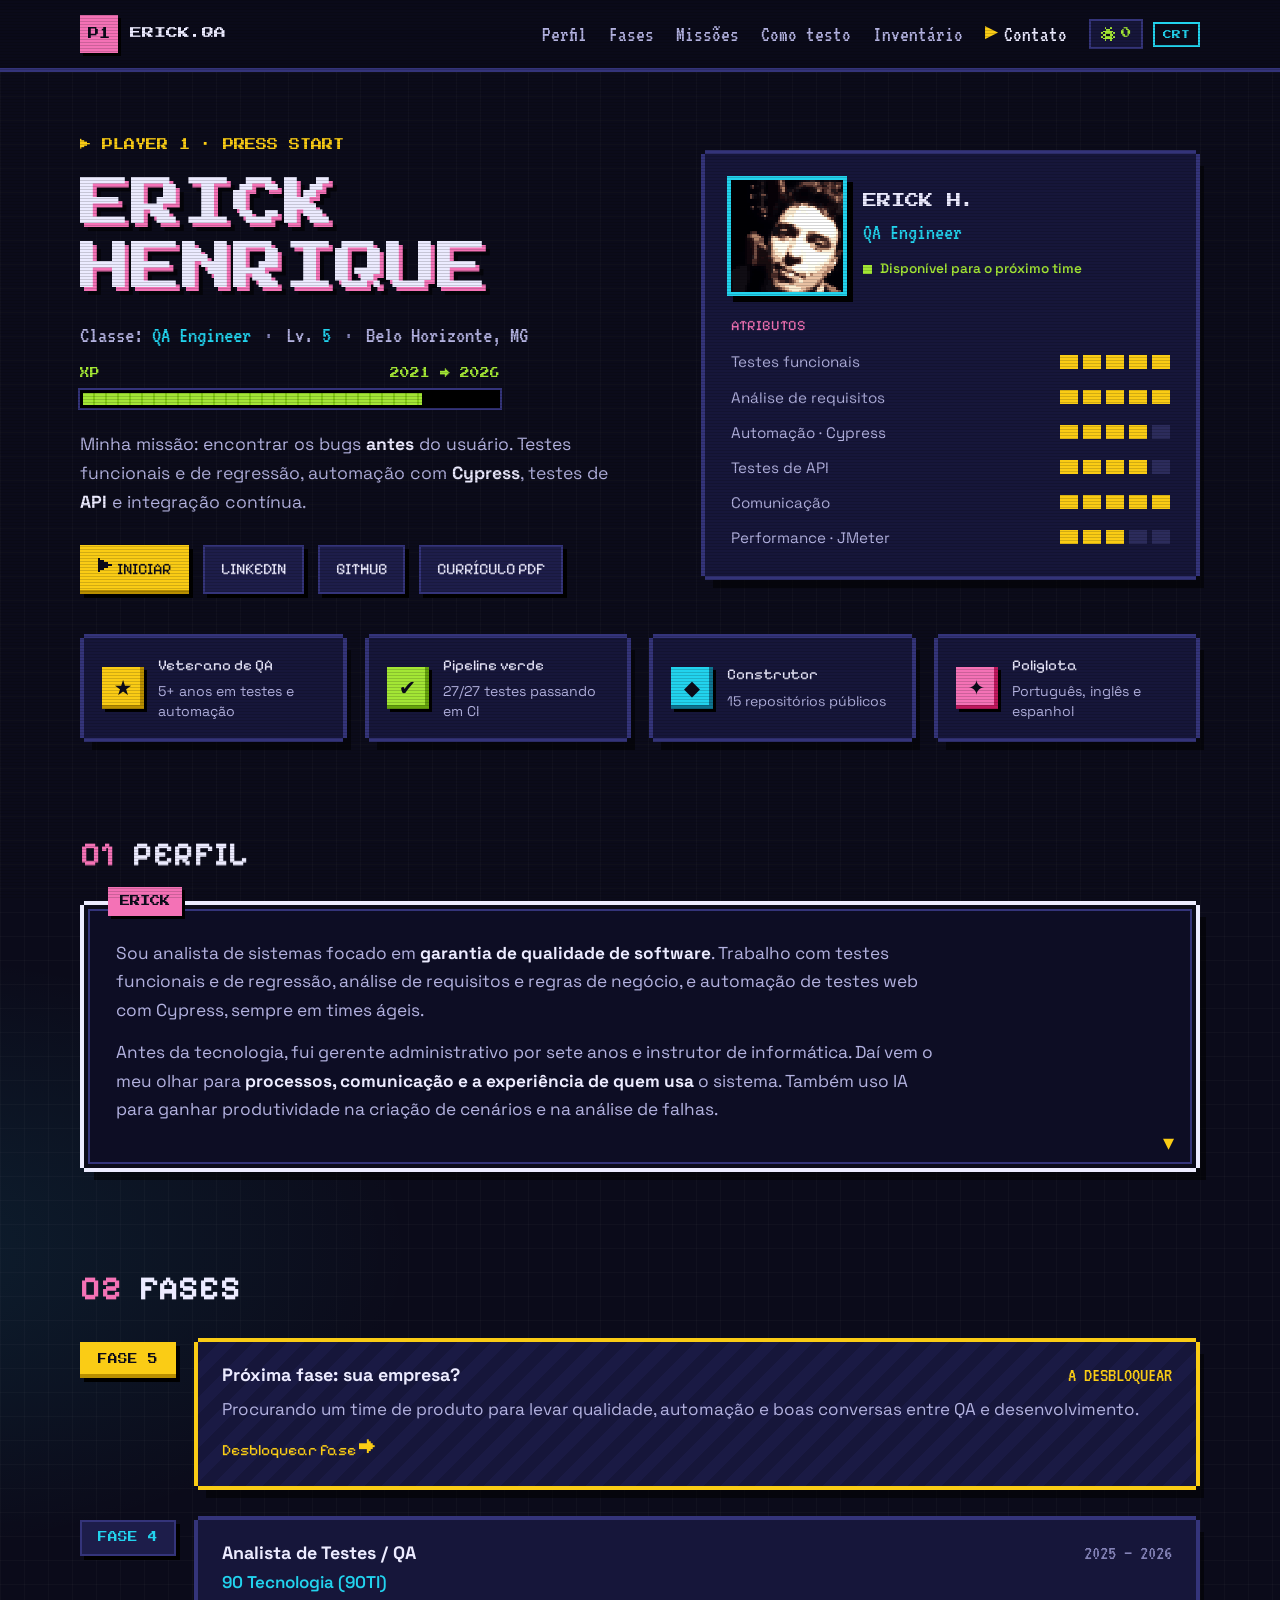
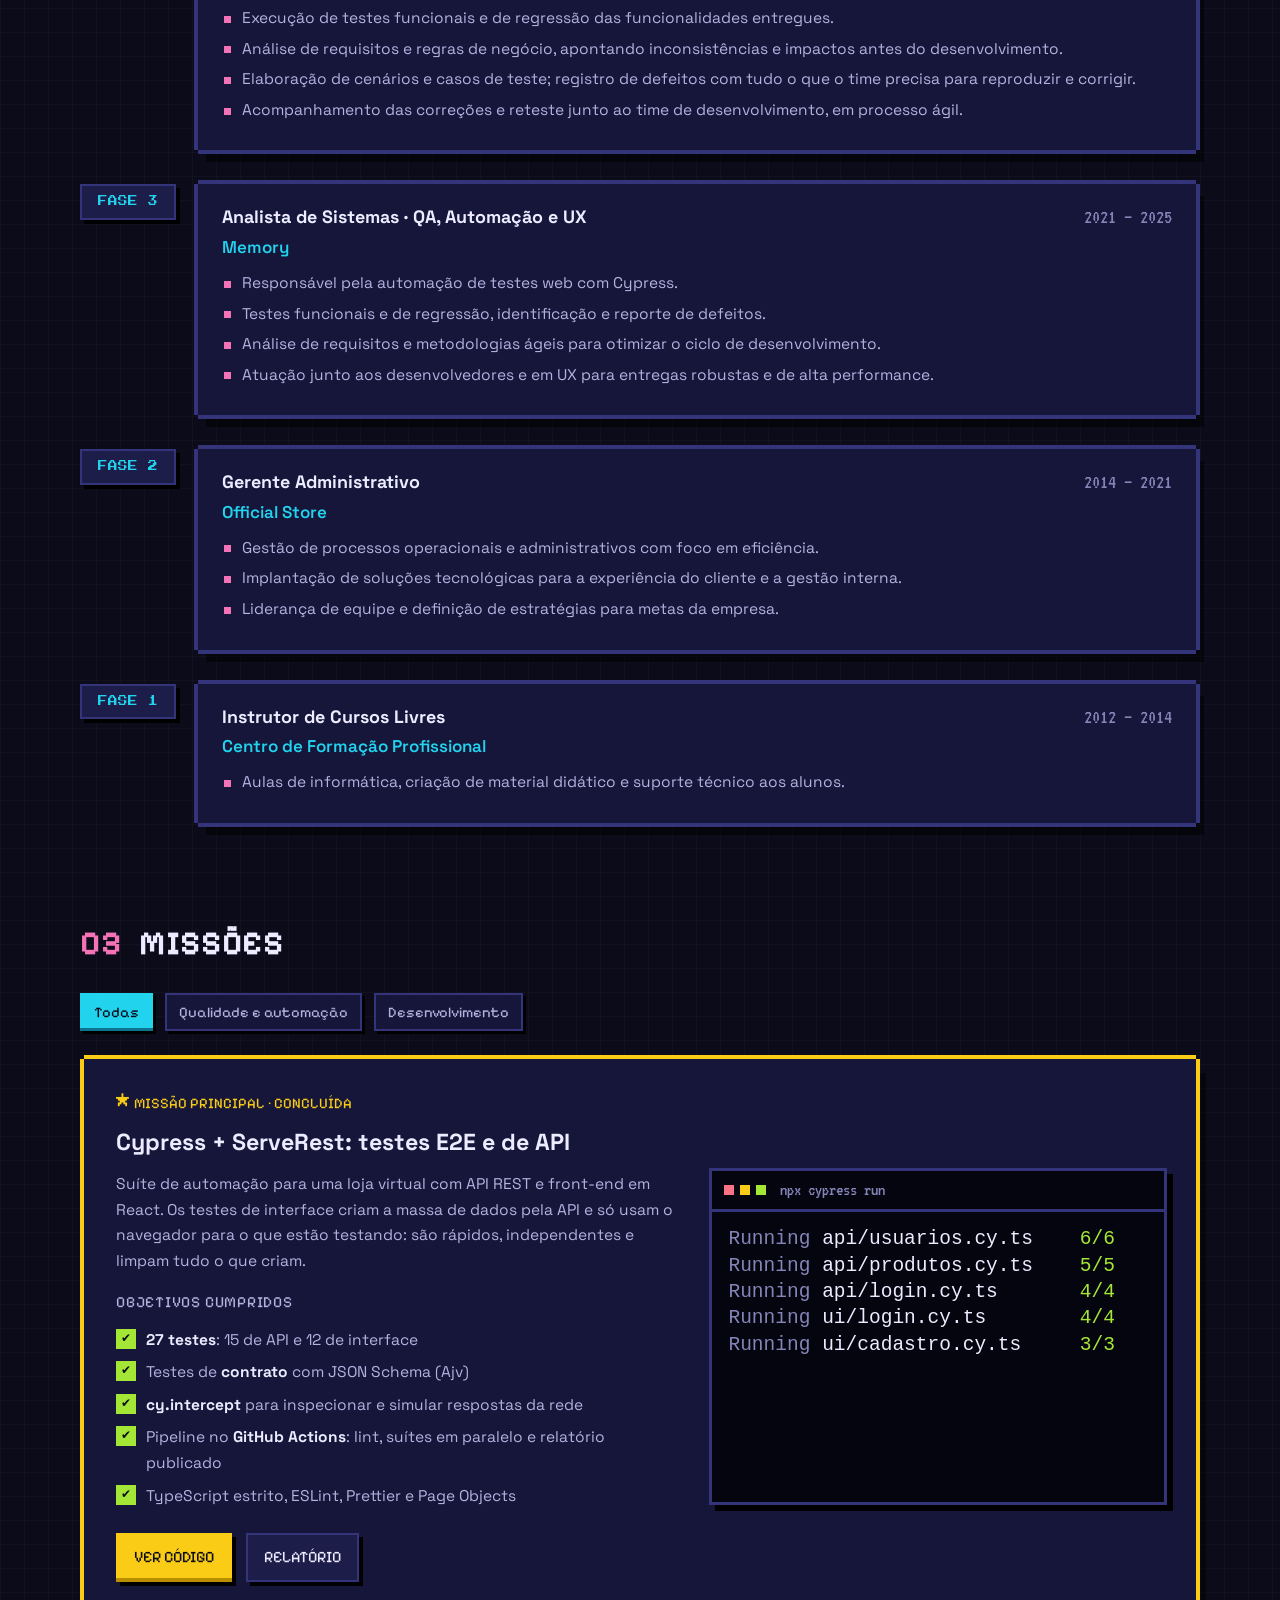
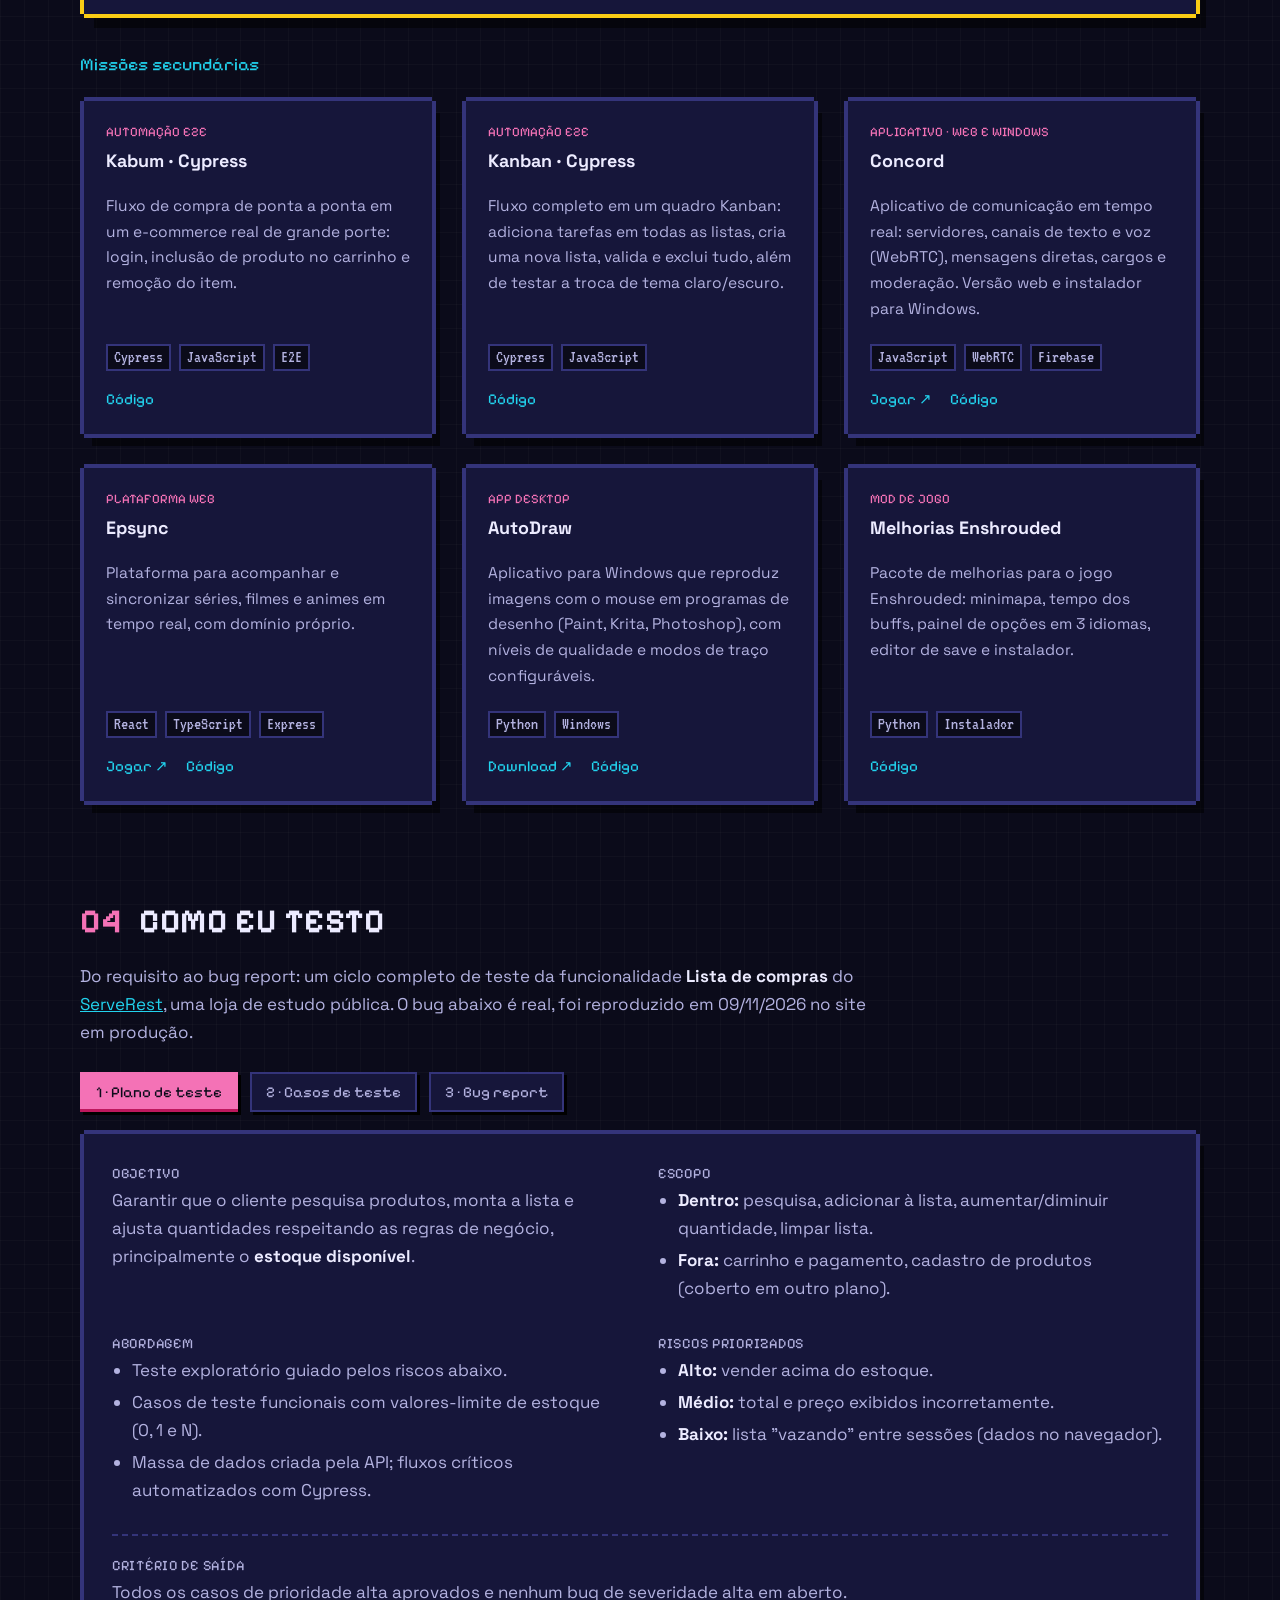
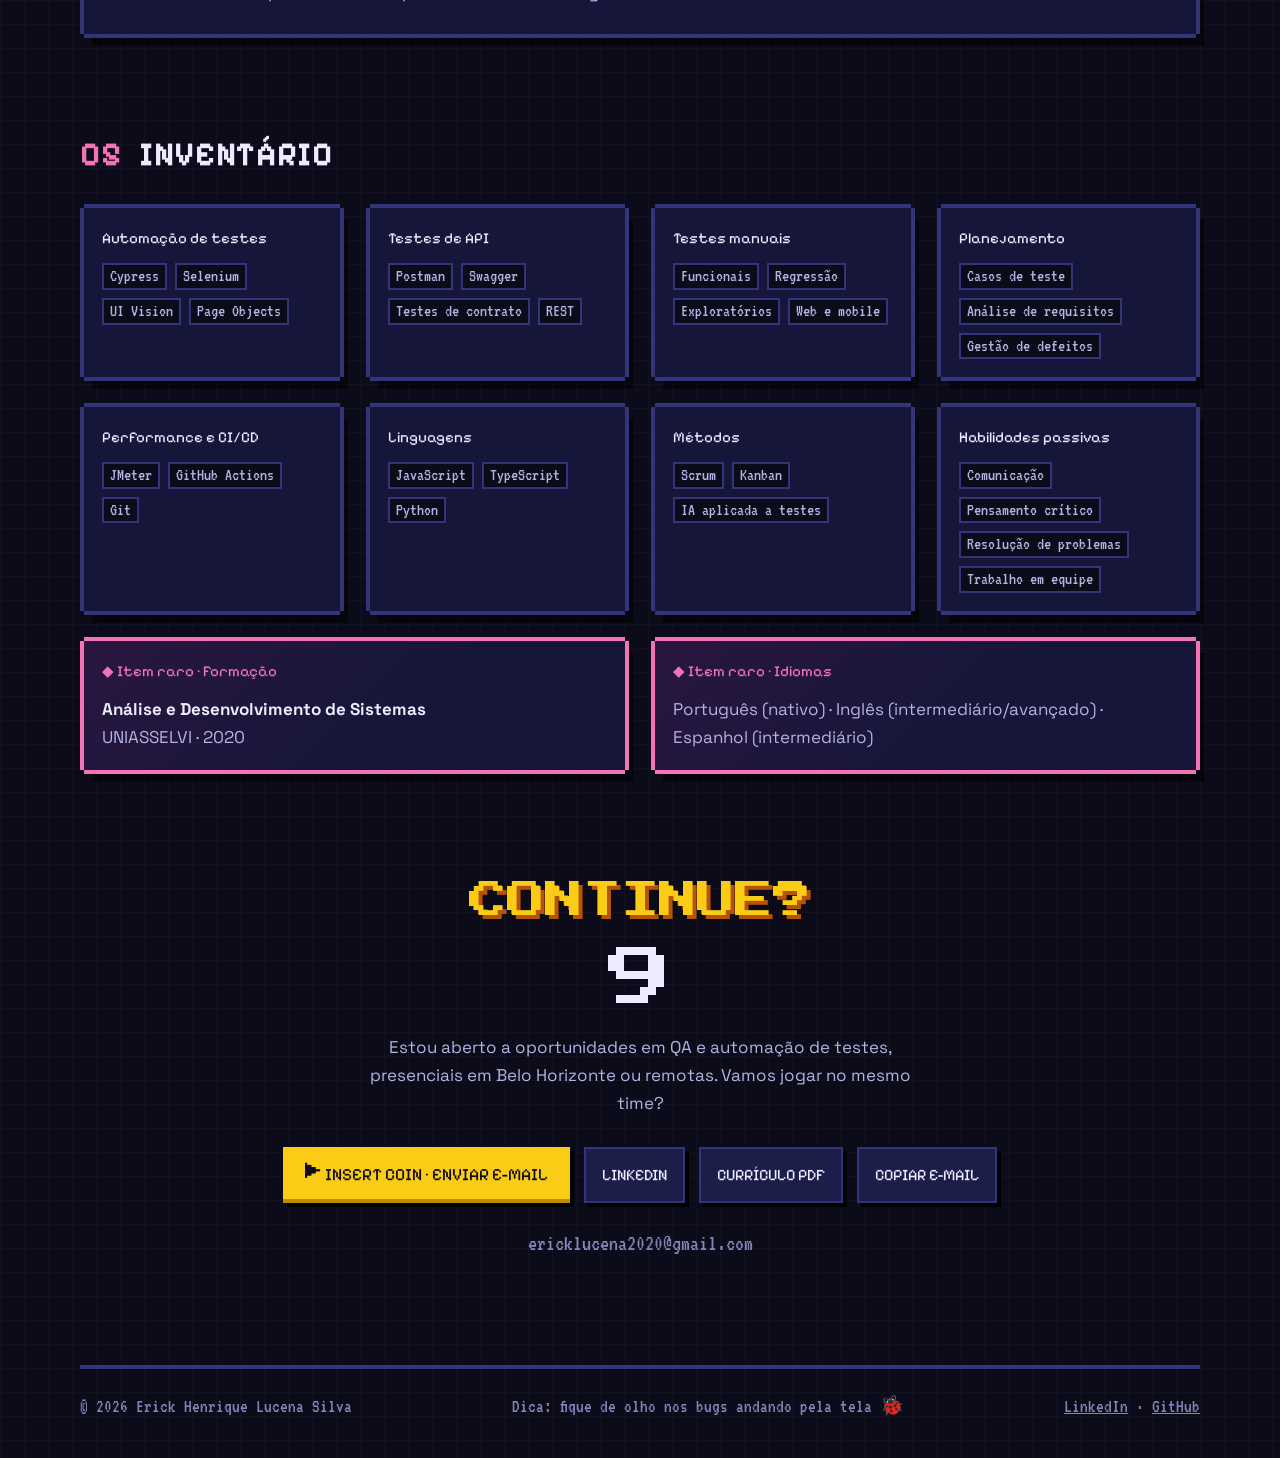
==== index.html @ 6fc19a89 "Seção Como eu testo (plano, casos e bug report real), LinkedIn e currículo em PDF; remove TestManage" ====
<!doctype html>
<html lang="pt-BR">
  <head>
    <meta charset="utf-8" />
    <meta name="viewport" content="width=device-width, initial-scale=1" />
    <title>Erick Henrique · QA Engineer · Player 1</title>
    <meta
      name="description"
      content="Erick Henrique Lucena Silva: QA Engineer em Belo Horizonte. Testes funcionais e de regressão, automação com Cypress, testes de API e integração contínua."
    />
    <meta property="og:title" content="Erick Henrique · QA Engineer" />
    <meta
      property="og:description"
      content="Player 1: QA Engineer. Testes funcionais, automação com Cypress, testes de API e CI."
    />
    <link rel="canonical" href="https://ericklucenaa.github.io/" />
    <meta property="og:url" content="https://ericklucenaa.github.io/" />
    <meta property="og:site_name" content="Erick Henrique · Portfólio" />
    <meta property="og:locale" content="pt_BR" />
    <meta property="og:image" content="https://ericklucenaa.github.io/assets/og-image.png" />
    <meta property="og:image:width" content="1200" />
    <meta property="og:image:height" content="630" />
    <meta property="og:image:alt" content="Erick Henrique, QA Engineer: cartão em estilo de jogo 8-bit" />
    <meta property="og:type" content="website" />
    <meta name="twitter:card" content="summary_large_image" />
    <meta name="twitter:image" content="https://ericklucenaa.github.io/assets/og-image.png" />
    <meta name="theme-color" content="#0b0b1a" />
    <link rel="icon" href="assets/favicon.svg" type="image/svg+xml" />
    <link rel="preconnect" href="https://fonts.googleapis.com" />
    <link rel="preconnect" href="https://fonts.gstatic.com" crossorigin />
    <link
      href="https://fonts.googleapis.com/css2?family=Pixelify+Sans:wght@500;700&family=Press+Start+2P&family=Space+Grotesk:wght@400;500;600;700&family=VT323&display=swap"
      rel="stylesheet"
    />
    <link rel="stylesheet" href="styles.css" />
  </head>
  <body class="crt">
    <a class="pular" href="#conteudo">Pular para o conteúdo</a>

    <!-- ================= HUD ================= -->
    <header class="hud">
      <nav class="nav container" aria-label="Principal">
        <a class="marca" href="#inicio" aria-label="Início">
          <span class="marca-icone" aria-hidden="true">P1</span>
          <span class="marca-nome">ERICK.QA</span>
        </a>
        <button class="menu-botao" aria-expanded="false" aria-controls="menu" aria-label="Abrir menu">
          <span></span><span></span>
        </button>
        <ul class="menu" id="menu">
          <li><a href="#perfil">Perfil</a></li>
          <li><a href="#fases">Fases</a></li>
          <li><a href="#missoes">Missões</a></li>
          <li><a href="#como-testo">Como testo</a></li>
          <li><a href="#inventario">Inventário</a></li>
          <li><a href="#contato">Contato</a></li>
          <li class="hud-extra">
            <span class="placar" title="Bugs capturados nesta visita" aria-live="polite">
              <svg viewBox="0 0 8 8" aria-hidden="true" class="mini-bug"><use href="#sprite-bug" /></svg>
              <span id="placar-bugs">0</span>
            </span>
            <button class="crt-botao" type="button" aria-pressed="true" title="Efeito de tela CRT">CRT</button>
          </li>
        </ul>
      </nav>
    </header>

    <main id="conteudo">
      <!-- ================= TELA INICIAL ================= -->
      <section class="hero container" id="inicio">
        <div class="hero-texto">
          <p class="press-start"><span class="pisca">▶</span> PLAYER 1 · PRESS START</p>
          <h1>ERICK<br />HENRIQUE</h1>
          <p class="classe">
            Classe: <strong>QA Engineer</strong> <span class="sep">·</span> Lv. <strong>5</strong>
            <span class="sep">·</span> Belo Horizonte, MG
          </p>

          <div class="xp" aria-label="Experiência: 5 anos em QA, de 2021 a 2026">
            <div class="xp-topo"><span>XP</span><span>2021 → 2026</span></div>
            <div class="xp-barra"><span style="--v: 82%"></span></div>
          </div>

          <p class="hero-sub">
            Minha missão: encontrar os bugs <strong>antes</strong> do usuário. Testes funcionais e de
            regressão, automação com <strong>Cypress</strong>, testes de <strong>API</strong> e
            integração contínua.
          </p>
          <div class="acoes">
            <a class="botao primario" href="#missoes">▶ Iniciar</a>
            <a class="botao" href="https://www.linkedin.com/in/erick-lucena-b0a96a1b9/" target="_blank" rel="noopener">LinkedIn</a>
            <a class="botao" href="https://github.com/Ericklucenaa" target="_blank" rel="noopener">GitHub</a>
            <a class="botao" href="assets/Erick-Henrique-Lucena-Silva-Curriculo.pdf" download>Currículo PDF</a>
          </div>
        </div>

        <aside class="ficha caixa" aria-label="Ficha do personagem">
          <div class="ficha-topo">
            <div class="avatar" tabindex="0" aria-label="Avatar em pixel art; passe o mouse para ver a foto">
              <img class="avatar-pixel" src="assets/avatar-pixel.png" alt="" width="144" height="144" />
              <img class="avatar-foto" src="assets/foto.jpg" alt="Foto de Erick Henrique Lucena Silva" width="144" height="144" />
            </div>
            <div>
              <p class="ficha-nome">ERICK H.</p>
              <p class="ficha-classe">QA Engineer</p>
              <p class="status"><span class="ponto" aria-hidden="true"></span> Disponível para o próximo time</p>
            </div>
          </div>

          <p class="ficha-rotulo">ATRIBUTOS</p>
          <ul class="atributos">
            <li><span>Testes funcionais</span><i class="pips" style="--n: 5" aria-label="5 de 5"></i></li>
            <li><span>Análise de requisitos</span><i class="pips" style="--n: 5" aria-label="5 de 5"></i></li>
            <li><span>Automação · Cypress</span><i class="pips" style="--n: 4" aria-label="4 de 5"></i></li>
            <li><span>Testes de API</span><i class="pips" style="--n: 4" aria-label="4 de 5"></i></li>
            <li><span>Comunicação</span><i class="pips" style="--n: 5" aria-label="5 de 5"></i></li>
            <li><span>Performance · JMeter</span><i class="pips" style="--n: 3" aria-label="3 de 5"></i></li>
          </ul>
        </aside>
      </section>

      <!-- ================= CONQUISTAS ================= -->
      <section class="container conquistas" aria-label="Conquistas">
        <div class="conquista caixa">
          <span class="trofeu" aria-hidden="true">★</span>
          <div><p class="c-titulo">Veterano de QA</p><p>5+ anos em testes e automação</p></div>
        </div>
        <div class="conquista caixa">
          <span class="trofeu" aria-hidden="true">✔</span>
          <div><p class="c-titulo">Pipeline verde</p><p>27/27 testes passando em CI</p></div>
        </div>
        <div class="conquista caixa">
          <span class="trofeu" aria-hidden="true">◆</span>
          <div><p class="c-titulo">Construtor</p><p>15 repositórios públicos</p></div>
        </div>
        <div class="conquista caixa">
          <span class="trofeu" aria-hidden="true">✦</span>
          <div><p class="c-titulo">Poliglota</p><p>Português, inglês e espanhol</p></div>
        </div>
      </section>

      <!-- ================= PERFIL ================= -->
      <section class="secao container" id="perfil">
        <h2><span class="num">01</span> Perfil</h2>
        <div class="dialogo caixa">
          <p class="falante">ERICK</p>
          <p>
            Sou analista de sistemas focado em <strong>garantia de qualidade de software</strong>. Trabalho
            com testes funcionais e de regressão, análise de requisitos e regras de negócio, e automação
            de testes web com Cypress, sempre em times ágeis.
          </p>
          <p>
            Antes da tecnologia, fui gerente administrativo por sete anos e instrutor de informática. Daí
            vem o meu olhar para <strong>processos, comunicação e a experiência de quem usa</strong> o
            sistema. Também uso IA para ganhar produtividade na criação de cenários e na análise de
            falhas.
          </p>
          <span class="dialogo-seta" aria-hidden="true">▼</span>
        </div>
      </section>

      <!-- ================= FASES ================= -->
      <section class="secao container" id="fases">
        <h2><span class="num">02</span> Fases</h2>
        <ol class="fases">
          <li class="fase proxima">
            <div class="fase-selo">FASE 5</div>
            <div class="fase-corpo caixa">
              <div class="fase-cabeca">
                <h3>Próxima fase: sua empresa?</h3>
                <span class="tag-status desbloquear">A DESBLOQUEAR</span>
              </div>
              <p>Procurando um time de produto para levar qualidade, automação e boas conversas entre QA e desenvolvimento.</p>
              <a class="link-fase" href="#contato">Desbloquear fase →</a>
            </div>
          </li>
          <li class="fase">
            <div class="fase-selo">FASE 4</div>
            <div class="fase-corpo caixa">
              <div class="fase-cabeca">
                <h3>Analista de Testes / QA</h3>
                <span class="tag-status">2025 – 2026</span>
              </div>
              <p class="empresa">90 Tecnologia (90TI)</p>
              <ul>
                <li>Execução de testes funcionais e de regressão das funcionalidades entregues.</li>
                <li>Análise de requisitos e regras de negócio, apontando inconsistências e impactos antes do desenvolvimento.</li>
                <li>Elaboração de cenários e casos de teste; registro de defeitos com tudo o que o time precisa para reproduzir e corrigir.</li>
                <li>Acompanhamento das correções e reteste junto ao time de desenvolvimento, em processo ágil.</li>
              </ul>
            </div>
          </li>
          <li class="fase">
            <div class="fase-selo">FASE 3</div>
            <div class="fase-corpo caixa">
              <div class="fase-cabeca">
                <h3>Analista de Sistemas · QA, Automação e UX</h3>
                <span class="tag-status">2021 – 2025</span>
              </div>
              <p class="empresa">Memory</p>
              <ul>
                <li>Responsável pela automação de testes web com Cypress.</li>
                <li>Testes funcionais e de regressão, identificação e reporte de defeitos.</li>
                <li>Análise de requisitos e metodologias ágeis para otimizar o ciclo de desenvolvimento.</li>
                <li>Atuação junto aos desenvolvedores e em UX para entregas robustas e de alta performance.</li>
              </ul>
            </div>
          </li>
          <li class="fase">
            <div class="fase-selo">FASE 2</div>
            <div class="fase-corpo caixa">
              <div class="fase-cabeca">
                <h3>Gerente Administrativo</h3>
                <span class="tag-status">2014 – 2021</span>
              </div>
              <p class="empresa">Official Store</p>
              <ul>
                <li>Gestão de processos operacionais e administrativos com foco em eficiência.</li>
                <li>Implantação de soluções tecnológicas para a experiência do cliente e a gestão interna.</li>
                <li>Liderança de equipe e definição de estratégias para metas da empresa.</li>
              </ul>
            </div>
          </li>
          <li class="fase">
            <div class="fase-selo">FASE 1</div>
            <div class="fase-corpo caixa">
              <div class="fase-cabeca">
                <h3>Instrutor de Cursos Livres</h3>
                <span class="tag-status">2012 – 2014</span>
              </div>
              <p class="empresa">Centro de Formação Profissional</p>
              <ul>
                <li>Aulas de informática, criação de material didático e suporte técnico aos alunos.</li>
              </ul>
            </div>
          </li>
        </ol>
      </section>

      <!-- ================= MISSÕES ================= -->
      <section class="secao container" id="missoes">
        <h2><span class="num">03</span> Missões</h2>

        <div class="filtros" role="tablist" aria-label="Filtrar missões">
          <button class="filtro ativo" role="tab" aria-selected="true" data-filtro="todos">Todas</button>
          <button class="filtro" role="tab" aria-selected="false" data-filtro="qa">Qualidade e automação</button>
          <button class="filtro" role="tab" aria-selected="false" data-filtro="dev">Desenvolvimento</button>
        </div>

        <article class="projeto missao-principal caixa" data-tipo="qa">
          <div class="mp-texto">
            <p class="tag-missao">★ MISSÃO PRINCIPAL · CONCLUÍDA</p>
            <h3>Cypress + ServeRest: testes E2E e de API</h3>
            <p>
              Suíte de automação para uma loja virtual com API REST e front-end em React. Os testes de
              interface criam a massa de dados pela API e só usam o navegador para o que estão testando:
              são rápidos, independentes e limpam tudo o que criam.
            </p>
            <p class="ficha-rotulo">OBJETIVOS CUMPRIDOS</p>
            <ul class="objetivos">
              <li><b>27 testes</b>: 15 de API e 12 de interface</li>
              <li>Testes de <b>contrato</b> com JSON Schema (Ajv)</li>
              <li><b>cy.intercept</b> para inspecionar e simular respostas da rede</li>
              <li>Pipeline no <b>GitHub Actions</b>: lint, suítes em paralelo e relatório publicado</li>
              <li>TypeScript estrito, ESLint, Prettier e Page Objects</li>
            </ul>
            <div class="acoes">
              <a class="botao primario" href="https://github.com/Ericklucenaa/cypress-serverest" target="_blank" rel="noopener">Ver código</a>
              <a class="botao" href="https://ericklucenaa.github.io/cypress-serverest/" target="_blank" rel="noopener">Relatório</a>
            </div>
          </div>
          <div class="terminal" aria-hidden="true">
            <div class="terminal-barra"><span></span><span></span><span></span><p>npx cypress run</p></div>
            <pre class="terminal-corpo"><code><span class="t-cinza">Running</span> api/usuarios.cy.ts    <span class="t-ok">6/6</span>
<span class="t-cinza">Running</span> api/produtos.cy.ts    <span class="t-ok">5/5</span>
<span class="t-cinza">Running</span> api/login.cy.ts       <span class="t-ok">4/4</span>
<span class="t-cinza">Running</span> ui/login.cy.ts        <span class="t-ok">4/4</span>
<span class="t-cinza">Running</span> ui/cadastro.cy.ts     <span class="t-ok">3/3</span>
<span class="t-cinza">Running</span> ui/lista-compras.cy.ts <span class="t-ok">3/3</span>
<span class="t-cinza">Running</span> ui/produtos-admin.cy.ts <span class="t-ok">2/2</span>

<span class="t-ok">✔ ALL SPECS PASSED  27/27</span>
<span class="t-amarelo">+500 XP · STAGE CLEAR!</span><span class="cursor"></span></code></pre>
          </div>
        </article>

        <p class="sub-titulo">Missões secundárias</p>
        <div class="grade">

          <article class="projeto caixa" data-tipo="qa">
            <p class="tipo">Automação E2E</p>
            <h3>Kabum · Cypress</h3>
            <p>Fluxo de compra de ponta a ponta em um e-commerce real de grande porte: login, inclusão de produto no carrinho e remoção do item.</p>
            <ul class="tags"><li>Cypress</li><li>JavaScript</li><li>E2E</li></ul>
            <div class="links">
              <a href="https://github.com/Ericklucenaa/kabum-cypress" target="_blank" rel="noopener">Código</a>
            </div>
          </article>

          <article class="projeto caixa" data-tipo="qa">
            <p class="tipo">Automação E2E</p>
            <h3>Kanban · Cypress</h3>
            <p>Fluxo completo em um quadro Kanban: adiciona tarefas em todas as listas, cria uma nova lista, valida e exclui tudo, além de testar a troca de tema claro/escuro.</p>
            <ul class="tags"><li>Cypress</li><li>JavaScript</li></ul>
            <div class="links">
              <a href="https://github.com/Ericklucenaa/Cypress-Kanban" target="_blank" rel="noopener">Código</a>
            </div>
          </article>

          <article class="projeto caixa" data-tipo="dev">
            <p class="tipo">Aplicativo · Web e Windows</p>
            <h3>Concord</h3>
            <p>Aplicativo de comunicação em tempo real: servidores, canais de texto e voz (WebRTC), mensagens diretas, cargos e moderação. Versão web e instalador para Windows.</p>
            <ul class="tags"><li>JavaScript</li><li>WebRTC</li><li>Firebase</li></ul>
            <div class="links">
              <a href="https://concord-3af70.web.app" target="_blank" rel="noopener">Jogar ↗</a>
              <a href="https://github.com/Ericklucenaa/Concord" target="_blank" rel="noopener">Código</a>
            </div>
          </article>

          <article class="projeto caixa" data-tipo="dev">
            <p class="tipo">Plataforma web</p>
            <h3>Epsync</h3>
            <p>Plataforma para acompanhar e sincronizar séries, filmes e animes em tempo real, com domínio próprio.</p>
            <ul class="tags"><li>React</li><li>TypeScript</li><li>Express</li></ul>
            <div class="links">
              <a href="https://epsync.com.br" target="_blank" rel="noopener">Jogar ↗</a>
              <a href="https://github.com/Ericklucenaa/ShowTime" target="_blank" rel="noopener">Código</a>
            </div>
          </article>

          <article class="projeto caixa" data-tipo="dev">
            <p class="tipo">App desktop</p>
            <h3>AutoDraw</h3>
            <p>Aplicativo para Windows que reproduz imagens com o mouse em programas de desenho (Paint, Krita, Photoshop), com níveis de qualidade e modos de traço configuráveis.</p>
            <ul class="tags"><li>Python</li><li>Windows</li></ul>
            <div class="links">
              <a href="https://github.com/Ericklucenaa/AutoDraw/releases/latest" target="_blank" rel="noopener">Download ↗</a>
              <a href="https://github.com/Ericklucenaa/AutoDraw" target="_blank" rel="noopener">Código</a>
            </div>
          </article>

          <article class="projeto caixa" data-tipo="dev">
            <p class="tipo">Mod de jogo</p>
            <h3>Melhorias Enshrouded</h3>
            <p>Pacote de melhorias para o jogo Enshrouded: minimapa, tempo dos buffs, painel de opções em 3 idiomas, editor de save e instalador.</p>
            <ul class="tags"><li>Python</li><li>Instalador</li></ul>
            <div class="links">
              <a href="https://github.com/Ericklucenaa/Enshrouded-minimap" target="_blank" rel="noopener">Código</a>
            </div>
          </article>
        </div>
      </section>

      <!-- ================= COMO EU TESTO ================= -->
      <section class="secao container" id="como-testo">
        <h2><span class="num">04</span> Como eu testo</h2>
        <p class="intro-secao">
          Do requisito ao bug report: um ciclo completo de teste da funcionalidade
          <strong>Lista de compras</strong> do <a href="https://front.serverest.dev" target="_blank" rel="noopener">ServeRest</a>,
          uma loja de estudo pública. O bug abaixo é real, foi reproduzido em 09/11/2026 no site em produção.
        </p>

        <div class="abas" role="tablist" aria-label="Artefatos de teste">
          <button class="aba ativo" role="tab" aria-selected="true" aria-controls="painel-plano" id="aba-plano">1 · Plano de teste</button>
          <button class="aba" role="tab" aria-selected="false" aria-controls="painel-casos" id="aba-casos" tabindex="-1">2 · Casos de teste</button>
          <button class="aba" role="tab" aria-selected="false" aria-controls="painel-bug" id="aba-bug" tabindex="-1">3 · Bug report</button>
        </div>

        <!-- 1. plano -->
        <div class="painel caixa" role="tabpanel" id="painel-plano" aria-labelledby="aba-plano">
          <div class="plano">
            <div>
              <p class="ficha-rotulo">OBJETIVO</p>
              <p>Garantir que o cliente pesquisa produtos, monta a lista e ajusta quantidades respeitando as regras de negócio, principalmente o <strong>estoque disponível</strong>.</p>
            </div>
            <div>
              <p class="ficha-rotulo">ESCOPO</p>
              <ul>
                <li><b>Dentro:</b> pesquisa, adicionar à lista, aumentar/diminuir quantidade, limpar lista.</li>
                <li><b>Fora:</b> carrinho e pagamento, cadastro de produtos (coberto em outro plano).</li>
              </ul>
            </div>
            <div>
              <p class="ficha-rotulo">ABORDAGEM</p>
              <ul>
                <li>Teste exploratório guiado pelos riscos abaixo.</li>
                <li>Casos de teste funcionais com valores-limite de estoque (0, 1 e N).</li>
                <li>Massa de dados criada pela API; fluxos críticos automatizados com Cypress.</li>
              </ul>
            </div>
            <div>
              <p class="ficha-rotulo">RISCOS PRIORIZADOS</p>
              <ul>
                <li><b>Alto:</b> vender acima do estoque.</li>
                <li><b>Médio:</b> total e preço exibidos incorretamente.</li>
                <li><b>Baixo:</b> lista "vazando" entre sessões (dados no navegador).</li>
              </ul>
            </div>
            <div class="plano-largo">
              <p class="ficha-rotulo">CRITÉRIO DE SAÍDA</p>
              <p>Todos os casos de prioridade alta aprovados e nenhum bug de severidade alta em aberto.</p>
            </div>
          </div>
        </div>

        <!-- 2. casos -->
        <div class="painel caixa" role="tabpanel" id="painel-casos" aria-labelledby="aba-casos" hidden>
          <div class="tabela-rolagem">
            <table class="casos">
              <thead>
                <tr><th>ID</th><th>Cenário</th><th>Pré-condição</th><th>Resultado esperado</th><th>Status</th></tr>
              </thead>
              <tbody>
                <tr>
                  <td>CT01</td><td>Adicionar produto disponível à lista</td><td>Estoque ≥ 1</td>
                  <td>Abre a lista com "Total: 1"</td><td><span class="st ok">✔ Aprovado</span><small>automatizado</small></td>
                </tr>
                <tr>
                  <td>CT02</td><td>Aumentar quantidade dentro do estoque</td><td>Estoque = 5</td>
                  <td>"+" muda para "Total: 2"</td><td><span class="st ok">✔ Aprovado</span><small>automatizado</small></td>
                </tr>
                <tr>
                  <td>CT03</td><td>Limitar quantidade ao estoque</td><td>Estoque = 1</td>
                  <td>"+" não passa de 1 e avisa o cliente</td><td><span class="st falha">✖ Reprovado</span><small>BUG-01</small></td>
                </tr>
                <tr>
                  <td>CT04</td><td>Bloquear produto sem estoque</td><td>Estoque = 0</td>
                  <td>Não permite adicionar; mostra "indisponível"</td><td><span class="st falha">✖ Reprovado</span><small>BUG-01</small></td>
                </tr>
                <tr>
                  <td>CT05</td><td>Limpar lista</td><td>Lista com itens</td>
                  <td>Mostra "Seu carrinho está vazio"</td><td><span class="st ok">✔ Aprovado</span><small>automatizado</small></td>
                </tr>
                <tr>
                  <td>CT06</td><td>Exibir valor em reais</td><td>Item com preço ≥ R$ 1.000</td>
                  <td>Formato "R$ 12.294,00"</td><td><span class="st aviso">! Melhoria</span><small>exibe "R$12294"</small></td>
                </tr>
              </tbody>
            </table>
          </div>
        </div>

        <!-- 3. bug report -->
        <div class="painel caixa" role="tabpanel" id="painel-bug" aria-labelledby="aba-bug" hidden>
          <div class="bug-report">
            <div class="br-texto">
              <p class="br-id">BUG-01 · <span class="sev">Severidade alta</span> · Prioridade alta</p>
              <h3>Lista de compras permite quantidade acima do estoque, inclusive com estoque zerado</h3>
              <dl class="br-campos">
                <dt>Ambiente</dt><dd>front.serverest.dev · Chrome/Electron · 09/11/2026</dd>
                <dt>Pré-condição</dt><dd>Usuário comum logado; produto com estoque = 1 (e outro com estoque = 0).</dd>
                <dt>Passos</dt>
                <dd>
                  <ol>
                    <li>Pesquisar o produto na loja.</li>
                    <li>Clicar em "Adicionar a lista".</li>
                    <li>Na Lista de Compras, clicar em "+" duas vezes.</li>
                  </ol>
                </dd>
                <dt>Esperado</dt><dd>Quantidade limitada a 1, com aviso de estoque insuficiente. Produto com estoque 0 não pode ser adicionado.</dd>
                <dt>Obtido</dt><dd>Lista mostra <b>"Total: 3"</b> para estoque 1. Produto com estoque 0 entra na lista com "Total: 1".</dd>
                <dt>Causa provável</dt><dd>A rotina de adicionar incrementa a quantidade sem comparar com o campo <code>quantidade</code> (estoque) do produto.</dd>
                <dt>Reprodução</dt><dd>100% · confirmado também por teste automatizado (Cypress).</dd>
              </dl>
            </div>
            <figure class="br-evidencia">
              <img src="assets/bug-evidencia-estoque.png" alt="Captura da Lista de Compras mostrando Total: 3 para um produto com estoque 1" width="570" height="650" loading="lazy" />
              <figcaption>Evidência: estoque = 1, lista com "Total: 3"</figcaption>
            </figure>
          </div>
        </div>
      </section>

      <!-- ================= INVENTÁRIO ================= -->
      <section class="secao container" id="inventario">
        <h2><span class="num">05</span> Inventário</h2>
        <div class="inventario">
          <div class="slot caixa">
            <p class="slot-titulo">Automação de testes</p>
            <ul class="tags"><li>Cypress</li><li>Selenium</li><li>UI Vision</li><li>Page Objects</li></ul>
          </div>
          <div class="slot caixa">
            <p class="slot-titulo">Testes de API</p>
            <ul class="tags"><li>Postman</li><li>Swagger</li><li>Testes de contrato</li><li>REST</li></ul>
          </div>
          <div class="slot caixa">
            <p class="slot-titulo">Testes manuais</p>
            <ul class="tags"><li>Funcionais</li><li>Regressão</li><li>Exploratórios</li><li>Web e mobile</li></ul>
          </div>
          <div class="slot caixa">
            <p class="slot-titulo">Planejamento</p>
            <ul class="tags"><li>Casos de teste</li><li>Análise de requisitos</li><li>Gestão de defeitos</li></ul>
          </div>
          <div class="slot caixa">
            <p class="slot-titulo">Performance e CI/CD</p>
            <ul class="tags"><li>JMeter</li><li>GitHub Actions</li><li>Git</li></ul>
          </div>
          <div class="slot caixa">
            <p class="slot-titulo">Linguagens</p>
            <ul class="tags"><li>JavaScript</li><li>TypeScript</li><li>Python</li></ul>
          </div>
          <div class="slot caixa">
            <p class="slot-titulo">Métodos</p>
            <ul class="tags"><li>Scrum</li><li>Kanban</li><li>IA aplicada a testes</li></ul>
          </div>
          <div class="slot caixa">
            <p class="slot-titulo">Habilidades passivas</p>
            <ul class="tags"><li>Comunicação</li><li>Pensamento crítico</li><li>Resolução de problemas</li><li>Trabalho em equipe</li></ul>
          </div>
        </div>

        <div class="raros">
          <div class="slot caixa raro">
            <p class="slot-titulo">◆ Item raro · Formação</p>
            <p><strong>Análise e Desenvolvimento de Sistemas</strong><br />UNIASSELVI · 2020</p>
          </div>
          <div class="slot caixa raro">
            <p class="slot-titulo">◆ Item raro · Idiomas</p>
            <p>Português (nativo) · Inglês (intermediário/avançado) · Espanhol (intermediário)</p>
          </div>
        </div>
      </section>

      <!-- ================= CONTINUE? ================= -->
      <section class="secao container contato" id="contato">
        <p class="continue">CONTINUE?</p>
        <p class="contagem" aria-hidden="true"><span id="contagem">9</span></p>
        <h2 class="sr-only">Contato</h2>
        <p class="contato-texto">
          Estou aberto a oportunidades em QA e automação de testes, presenciais em Belo Horizonte ou
          remotas. Vamos jogar no mesmo time?
        </p>
        <div class="acoes centro">
          <a class="botao primario grande" href="mailto:ericklucena2020@gmail.com">▶ Insert coin · Enviar e-mail</a>
          <a class="botao" href="https://www.linkedin.com/in/erick-lucena-b0a96a1b9/" target="_blank" rel="noopener">LinkedIn</a>
          <a class="botao" href="assets/Erick-Henrique-Lucena-Silva-Curriculo.pdf" download>Currículo PDF</a>
          <button class="botao" type="button" id="copiar-email" data-email="ericklucena2020@gmail.com">Copiar e-mail</button>
        </div>
        <p class="email-texto">ericklucena2020@gmail.com</p>
      </section>
    </main>

    <footer class="rodape container">
      <p>© <span id="ano">2026</span> Erick Henrique Lucena Silva</p>
      <p class="dica">Dica: fique de olho nos bugs andando pela tela 🐞</p>
      <p class="rodape-links">
        <a href="https://www.linkedin.com/in/erick-lucena-b0a96a1b9/" target="_blank" rel="noopener">LinkedIn</a>
        · <a href="https://github.com/Ericklucenaa" target="_blank" rel="noopener">GitHub</a>
      </p>
    </footer>

    <!-- notificações (conquistas do minijogo) -->
    <div class="toasts" aria-live="polite"></div>

    <!-- sprite do bug, em pixel art (8x8) -->
    <svg width="0" height="0" style="position: absolute" aria-hidden="true">
      <symbol id="sprite-bug" viewBox="0 0 8 8" shape-rendering="crispEdges">
        <path fill="currentColor" d="M2 0h1v1H2zM5 0h1v1H5zM3 1h2v1H3zM1 2h6v1H1zM0 3h1v1H0zM2 3h4v1H2zM7 3h1v1H7zM1 4h6v1H1zM0 5h1v1H0zM2 5h4v1H2zM7 5h1v1H7zM1 6h6v1H1zM2 7h1v1H2zM5 7h1v1H5z" />
        <path fill="#0b0b1a" d="M3 4h2v1H3z" />
      </symbol>
    </svg>

    <script src="script.js" defer></script>
  </body>
</html>
---- styles.css ----
/* =========================================================
   Tema "arcade 8-bit"
   ========================================================= */
:root {
  --bg: #0b0b1a;
  --bg-2: #11112a;
  --painel: #16163a;
  --painel-2: #1d1d4a;
  --borda: #34347a;
  --texto: #ecebff;
  --texto-2: #b3b2e0;
  --texto-3: #8584b8;
  --ciano: #22d3ee;
  --rosa: #f472b6;
  --lima: #a3e635;
  --amarelo: #facc15;
  --vermelho: #fb7185;
  --px: 4px; /* tamanho do "pixel" das bordas */
  --arcade: 'Press Start 2P', monospace; /* sem acentos: só nome, placar, selos */
  --pixel: 'Pixelify Sans', 'Press Start 2P', monospace; /* com acentos: títulos, botões, rótulos */
  --mono: 'VT323', ui-monospace, Consolas, monospace;
  --texto-fonte: 'Space Grotesk', system-ui, -apple-system, 'Segoe UI', sans-serif;
  color-scheme: dark;
}

*,
*::before,
*::after {
  box-sizing: border-box;
}

html {
  scroll-behavior: smooth;
  scroll-padding-top: 84px;
}

body {
  margin: 0;
  background-color: var(--bg);
  /* grade de pixels no fundo */
  background-image:
    linear-gradient(rgb(255 255 255 / 0.025) 1px, transparent 1px),
    linear-gradient(90deg, rgb(255 255 255 / 0.025) 1px, transparent 1px),
    radial-gradient(1200px 600px at 80% -10%, rgb(244 114 182 / 0.12), transparent 60%),
    radial-gradient(900px 500px at -10% 20%, rgb(34 211 238 / 0.1), transparent 60%);
  background-size:
    24px 24px,
    24px 24px,
    auto,
    auto;
  color: var(--texto);
  font-family: var(--texto-fonte);
  font-size: 17px;
  line-height: 1.65;
  -webkit-font-smoothing: antialiased;
}

/* efeito de tela CRT (linhas de varredura), pode ser desligado no HUD */
body.crt::after {
  content: '';
  position: fixed;
  inset: 0;
  pointer-events: none;
  z-index: 90;
  background: repeating-linear-gradient(
    to bottom,
    rgb(0 0 0 / 0.16) 0,
    rgb(0 0 0 / 0.16) 1px,
    transparent 1px,
    transparent 3px
  );
  mix-blend-mode: multiply;
}

img {
  max-width: 100%;
  display: block;
}

a {
  color: var(--ciano);
}

h1,
h2,
h3 {
  margin: 0;
  line-height: 1.25;
}

h2 {
  font-family: var(--pixel);
  font-size: clamp(1.5rem, 3.4vw, 2.1rem);
  margin-bottom: 1.8rem;
  text-transform: uppercase;
  letter-spacing: 0.02em;
}
h2 .num {
  color: var(--rosa);
  margin-right: 10px;
}

h3 {
  font-size: 1.12rem;
  font-weight: 700;
}

strong,
b {
  color: var(--texto);
}

.container {
  width: min(1120px, 100% - 32px);
  margin-inline: auto;
}

.sr-only {
  position: absolute;
  width: 1px;
  height: 1px;
  overflow: hidden;
  clip: rect(0 0 0 0);
  white-space: nowrap;
}

.pular {
  position: absolute;
  left: 16px;
  top: -60px;
  background: var(--amarelo);
  color: var(--bg);
  padding: 8px 14px;
  z-index: 100;
  font-weight: 700;
}
.pular:focus {
  top: 12px;
}

:focus-visible {
  outline: 3px solid var(--amarelo);
  outline-offset: 3px;
}

/* ---------- caixa com cantos "pixelados" ---------- */
.caixa {
  position: relative;
  background: var(--painel);
  box-shadow:
    0 calc(var(--px) * -1) 0 0 var(--borda),
    0 var(--px) 0 0 var(--borda),
    calc(var(--px) * -1) 0 0 0 var(--borda),
    var(--px) 0 0 0 var(--borda),
    calc(var(--px) * 2) calc(var(--px) * 3) 0 0 rgb(0 0 0 / 0.55);
  margin: var(--px);
}

/* ---------- HUD (topo) ---------- */
.hud {
  position: sticky;
  top: 0;
  z-index: 50;
  background: rgb(11 11 26 / 0.9);
  backdrop-filter: blur(10px);
  border-bottom: var(--px) solid var(--borda);
}

.nav {
  display: flex;
  align-items: center;
  justify-content: space-between;
  height: 68px;
}

.marca {
  display: flex;
  align-items: center;
  gap: 12px;
  text-decoration: none;
  color: var(--texto);
}
.marca-icone {
  display: grid;
  place-items: center;
  width: 38px;
  height: 38px;
  background: var(--rosa);
  color: var(--bg);
  font-family: var(--arcade);
  font-size: 0.7rem;
  box-shadow: 3px 3px 0 0 #000;
}
.marca-nome {
  font-family: var(--arcade);
  font-size: 0.75rem;
}

.menu {
  display: flex;
  align-items: center;
  gap: 2px;
  list-style: none;
  margin: 0;
  padding: 0;
}
.menu a {
  display: block;
  padding: 8px 10px;
  color: var(--texto-2);
  text-decoration: none;
  font-family: var(--mono);
  font-size: 1.35rem;
  line-height: 1;
}
.menu a::before {
  content: '▶';
  display: inline-block;
  width: 0;
  overflow: hidden;
  color: var(--amarelo);
  font-size: 0.8em;
  transition: width 0.15s;
  vertical-align: 1px;
}
.menu a:hover,
.menu a.ativo {
  color: var(--texto);
}
.menu a:hover::before,
.menu a.ativo::before {
  width: 1.1em;
}

.hud-extra {
  display: flex;
  align-items: center;
  gap: 10px;
  margin-left: 10px;
}
.placar {
  display: inline-flex;
  align-items: center;
  gap: 6px;
  padding: 4px 10px;
  background: var(--painel);
  border: 2px solid var(--borda);
  color: var(--lima);
  font-family: var(--arcade);
  font-size: 0.65rem;
}
.mini-bug {
  width: 14px;
  height: 14px;
  color: var(--lima);
}
.placar.pulou {
  animation: pulo 0.4s;
}
@keyframes pulo {
  40% {
    transform: scale(1.25);
  }
}

.crt-botao {
  padding: 6px 8px;
  background: transparent;
  border: 2px solid var(--borda);
  color: var(--texto-3);
  font-family: var(--arcade);
  font-size: 0.55rem;
  cursor: pointer;
}
.crt-botao[aria-pressed='true'] {
  color: var(--ciano);
  border-color: var(--ciano);
}

.menu-botao {
  display: none;
  width: 44px;
  height: 44px;
  border: 2px solid var(--borda);
  background: var(--painel);
  cursor: pointer;
  padding: 0 11px;
  flex-direction: column;
  justify-content: center;
  gap: 6px;
}
.menu-botao span {
  display: block;
  height: 4px;
  background: var(--texto);
  transition: transform 0.2s;
}
.menu-botao[aria-expanded='true'] span:first-child {
  transform: translateY(5px) rotate(45deg);
}
.menu-botao[aria-expanded='true'] span:last-child {
  transform: translateY(-5px) rotate(-45deg);
}

/* ---------- botões estilo arcade ---------- */
.acoes {
  display: flex;
  flex-wrap: wrap;
  gap: 14px;
}
.acoes.centro {
  justify-content: center;
}

.botao {
  display: inline-flex;
  align-items: center;
  gap: 8px;
  padding: 13px 18px;
  background: var(--painel-2);
  color: var(--texto);
  border: 0;
  box-shadow:
    inset 0 0 0 2px var(--borda),
    4px 4px 0 0 #000;
  font-family: var(--pixel);
  font-size: 1rem;
  line-height: 1.4;
  text-decoration: none;
  text-transform: uppercase;
  cursor: pointer;
  transition:
    transform 0.08s,
    box-shadow 0.08s,
    background 0.15s;
}
.botao:hover {
  background: var(--borda);
}
.botao:active {
  transform: translate(4px, 4px);
  box-shadow:
    inset 0 0 0 2px var(--borda),
    0 0 0 0 #000;
}
.botao.primario {
  background: var(--amarelo);
  color: var(--bg);
  box-shadow:
    inset 0 -4px 0 0 #b98f00,
    4px 4px 0 0 #000;
}
.botao.primario:hover {
  background: #ffe066;
}
.botao.primario:active {
  box-shadow:
    inset 0 -4px 0 0 #b98f00,
    0 0 0 0 #000;
}
.botao.grande {
  padding: 16px 22px;
  font-size: 1.08rem;
}

/* ---------- tela inicial ---------- */
.hero > *,
.missao-principal > * {
  min-width: 0; /* evita estouro do grid em telas pequenas */
}

.hero {
  display: grid;
  grid-template-columns: 1.15fr 1fr;
  gap: 48px;
  align-items: center;
  padding: 64px 0 40px;
}

.press-start {
  margin: 0 0 18px;
  color: var(--amarelo);
  font-family: var(--arcade);
  font-size: 0.7rem;
}
.pisca {
  animation: piscar 1s steps(1) infinite;
}
@keyframes piscar {
  50% {
    opacity: 0;
  }
}

.hero h1 {
  font-family: var(--arcade);
  font-size: clamp(1.9rem, 5vw, 3.2rem);
  line-height: 1.25;
  font-weight: 400;
  color: var(--texto);
  text-shadow:
    4px 4px 0 var(--rosa),
    8px 8px 0 rgb(0 0 0 / 0.6);
}

.classe {
  margin: 22px 0 16px;
  color: var(--texto-2);
  font-family: var(--mono);
  font-size: 1.45rem;
  line-height: 1.2;
}
.classe strong {
  color: var(--ciano);
  font-weight: 400;
}
.sep {
  color: var(--texto-3);
  margin: 0 4px;
}

.xp {
  max-width: 420px;
  margin-bottom: 22px;
}
.xp-topo {
  display: flex;
  justify-content: space-between;
  font-family: var(--arcade);
  font-size: 0.6rem;
  color: var(--lima);
  margin-bottom: 8px;
}
.xp-barra {
  height: 18px;
  padding: 3px;
  background: #000;
  box-shadow: 0 0 0 2px var(--borda);
}
.xp-barra span {
  display: block;
  height: 100%;
  width: var(--v);
  background: repeating-linear-gradient(90deg, var(--lima) 0 10px, #84cc16 10px 12px);
  animation: encher 1.6s steps(20) both;
}
@keyframes encher {
  from {
    width: 0;
  }
}

.hero-sub {
  margin: 0 0 28px;
  max-width: 34rem;
  color: var(--texto-2);
  font-size: 1.1rem;
}

/* ficha do personagem */
.ficha {
  padding: 26px;
}
.ficha-topo {
  display: flex;
  gap: 20px;
  align-items: center;
  margin-bottom: 22px;
}
.avatar {
  position: relative;
  flex: none;
  width: 112px;
  height: 112px;
  background: #000;
  box-shadow:
    0 0 0 4px var(--ciano),
    6px 6px 0 4px #000;
  cursor: pointer;
}
.avatar img {
  position: absolute;
  inset: 0;
  width: 100%;
  height: 100%;
  object-fit: cover;
  image-rendering: pixelated;
  transition: opacity 0.25s steps(4);
}
.avatar-foto {
  opacity: 0;
}
.avatar:hover .avatar-foto,
.avatar:focus .avatar-foto {
  opacity: 1;
}
.ficha-nome {
  margin: 0;
  font-family: var(--arcade);
  font-size: 0.9rem;
}
.ficha-classe {
  margin: 8px 0 10px;
  color: var(--ciano);
  font-family: var(--mono);
  font-size: 1.4rem;
  line-height: 1;
}
.status {
  display: inline-flex;
  align-items: center;
  gap: 8px;
  margin: 0;
  color: var(--lima);
  font-size: 0.85rem;
  font-weight: 600;
}
.ponto {
  width: 9px;
  height: 9px;
  background: var(--lima);
  animation: piscar 1.2s steps(1) infinite;
}

.ficha-rotulo {
  margin: 0 0 12px;
  color: var(--rosa);
  font-family: var(--pixel);
  font-size: 0.9rem;
  letter-spacing: 0.05em;
}

.atributos {
  list-style: none;
  margin: 0;
  padding: 0;
  display: grid;
  gap: 10px;
}
.atributos li {
  display: flex;
  justify-content: space-between;
  align-items: center;
  gap: 12px;
  font-size: 0.95rem;
  color: var(--texto-2);
}
/* 5 "pips" de atributo; --n controla quantos acendem */
.pips {
  flex: none;
  width: 110px; /* 5 blocos de 18px + 4 espaços de 5px */
  height: 14px;
  background: linear-gradient(90deg, var(--amarelo) calc(var(--n) * 22px), #2c2c5c 0);
  -webkit-mask: repeating-linear-gradient(90deg, #000 0 18px, transparent 18px 23px);
  mask: repeating-linear-gradient(90deg, #000 0 18px, transparent 18px 23px);
}

/* ---------- conquistas ---------- */
.conquistas {
  display: grid;
  grid-template-columns: repeat(4, 1fr);
  gap: 18px;
  margin-bottom: 20px;
}
.conquista {
  display: flex;
  align-items: center;
  gap: 14px;
  padding: 16px 18px;
}
.trofeu {
  display: grid;
  place-items: center;
  flex: none;
  width: 42px;
  height: 42px;
  background: var(--amarelo);
  color: var(--bg);
  font-size: 1.3rem;
  box-shadow:
    inset -4px -4px 0 0 #b98f00,
    3px 3px 0 0 #000;
}
.conquista:nth-child(2) .trofeu {
  background: var(--lima);
  box-shadow:
    inset -4px -4px 0 0 #65a30d,
    3px 3px 0 0 #000;
}
.conquista:nth-child(3) .trofeu {
  background: var(--ciano);
  box-shadow:
    inset -4px -4px 0 0 #0e7490,
    3px 3px 0 0 #000;
}
.conquista:nth-child(4) .trofeu {
  background: var(--rosa);
  box-shadow:
    inset -4px -4px 0 0 #be185d,
    3px 3px 0 0 #000;
}
.conquista p {
  margin: 0;
  font-size: 0.88rem;
  color: var(--texto-2);
  line-height: 1.4;
}
.conquista .c-titulo {
  margin-bottom: 6px;
  font-family: var(--pixel);
  font-size: 0.95rem;
  color: var(--texto);
  line-height: 1.5;
}

/* ---------- seções ---------- */
.secao {
  padding: 72px 0 24px;
}

/* caixa de diálogo de RPG */
.dialogo {
  padding: 34px 32px 30px;
  background: #0d0d24;
  box-shadow:
    0 -4px 0 0 var(--texto),
    0 4px 0 0 var(--texto),
    -4px 0 0 0 var(--texto),
    4px 0 0 0 var(--texto),
    inset 0 0 0 4px var(--bg),
    inset 0 0 0 6px var(--borda),
    10px 12px 0 0 rgb(0 0 0 / 0.55);
}
.dialogo p {
  margin: 0 0 14px;
  color: var(--texto-2);
  font-size: 1.08rem;
  max-width: 52rem;
}
.dialogo .falante {
  position: absolute;
  top: -18px;
  left: 24px;
  margin: 0;
  padding: 6px 12px;
  background: var(--rosa);
  color: var(--bg);
  font-family: var(--arcade);
  font-size: 0.65rem;
  box-shadow: 3px 3px 0 0 #000;
}
.dialogo-seta {
  position: absolute;
  right: 22px;
  bottom: 12px;
  color: var(--amarelo);
  font-size: 0.9rem;
  animation: quicar 0.8s steps(2) infinite;
}
@keyframes quicar {
  50% {
    transform: translateY(4px);
  }
}

/* ---------- fases (experiência) ---------- */
.fases {
  list-style: none;
  margin: 0;
  padding: 0;
  display: grid;
  gap: 26px;
}
.fase {
  display: grid;
  grid-template-columns: 96px 1fr;
  gap: 18px;
  align-items: start;
}
.fase-selo {
  padding: 10px 0;
  text-align: center;
  background: var(--painel-2);
  color: var(--ciano);
  font-family: var(--arcade);
  font-size: 0.6rem;
  box-shadow:
    inset 0 0 0 2px var(--borda),
    4px 4px 0 0 #000;
  margin-top: 4px;
}
.fase-corpo {
  padding: 22px 24px;
}
.fase-cabeca {
  display: flex;
  flex-wrap: wrap;
  justify-content: space-between;
  align-items: baseline;
  gap: 6px 16px;
}
.tag-status {
  font-family: var(--mono);
  font-size: 1.3rem;
  line-height: 1;
  color: var(--texto-3);
}
.empresa {
  margin: 4px 0 10px;
  color: var(--ciano);
  font-weight: 600;
}
.fase ul {
  margin: 0;
  padding-left: 0;
  list-style: none;
  color: var(--texto-2);
  font-size: 0.97rem;
}
.fase ul li {
  position: relative;
  padding-left: 20px;
  margin-bottom: 5px;
}
.fase ul li::before {
  content: '';
  position: absolute;
  left: 2px;
  top: 0.62em;
  width: 7px;
  height: 7px;
  background: var(--rosa);
}

.fase.proxima .fase-selo {
  background: var(--amarelo);
  color: var(--bg);
  box-shadow:
    inset 0 -4px 0 0 #b98f00,
    4px 4px 0 0 #000;
  animation: piscar 1.4s steps(1) infinite;
}
.fase.proxima .fase-corpo {
  background: repeating-linear-gradient(-45deg, var(--painel) 0 12px, #1a1a44 12px 24px);
  box-shadow:
    0 -4px 0 0 var(--amarelo),
    0 4px 0 0 var(--amarelo),
    -4px 0 0 0 var(--amarelo),
    4px 0 0 0 var(--amarelo),
    8px 12px 0 0 rgb(0 0 0 / 0.55);
}
.fase.proxima p {
  margin: 8px 0 12px;
  color: var(--texto-2);
}
.desbloquear {
  color: var(--amarelo);
}
.link-fase {
  font-family: var(--pixel);
  font-size: 0.98rem;
  color: var(--amarelo);
  text-decoration: none;
}
.link-fase:hover {
  text-decoration: underline;
}

/* ---------- missões (projetos) ---------- */
.filtros {
  display: flex;
  flex-wrap: wrap;
  gap: 12px;
  margin-bottom: 28px;
}
.filtro {
  padding: 10px 14px;
  border: 0;
  background: var(--painel);
  color: var(--texto-2);
  box-shadow:
    inset 0 0 0 2px var(--borda),
    3px 3px 0 0 #000;
  font-family: var(--pixel);
  font-size: 0.92rem;
  cursor: pointer;
}
.filtro.ativo {
  background: var(--ciano);
  color: var(--bg);
  box-shadow:
    inset 0 -3px 0 0 #0e7490,
    3px 3px 0 0 #000;
}

.projeto {
  transition: transform 0.12s steps(3);
}
.projeto:hover {
  transform: translate(-2px, -3px);
}
.projeto[hidden] {
  display: none !important;
}
.projeto p {
  color: var(--texto-2);
  font-size: 0.97rem;
}

.missao-principal {
  display: grid;
  grid-template-columns: 1.25fr 1fr;
  gap: 32px;
  padding: 32px;
  margin-bottom: 36px;
  box-shadow:
    0 -4px 0 0 var(--amarelo),
    0 4px 0 0 var(--amarelo),
    -4px 0 0 0 var(--amarelo),
    4px 0 0 0 var(--amarelo),
    10px 14px 0 0 rgb(0 0 0 / 0.55);
}
.missao-principal h3 {
  font-size: 1.45rem;
  margin-bottom: 8px;
}
.tag-missao {
  margin: 0 0 12px;
  color: var(--amarelo) !important;
  font-family: var(--pixel);
  font-size: 0.92rem !important;
}
.objetivos {
  list-style: none;
  margin: 0 0 24px;
  padding: 0;
  color: var(--texto-2);
  font-size: 0.97rem;
}
.objetivos li {
  position: relative;
  padding-left: 30px;
  margin-bottom: 7px;
}
.objetivos li::before {
  content: '✔';
  position: absolute;
  left: 0;
  top: 1px;
  width: 20px;
  height: 20px;
  display: grid;
  place-items: center;
  background: var(--lima);
  color: var(--bg);
  font-size: 0.75rem;
  font-weight: 700;
}

.terminal {
  align-self: center;
  background: #05050f;
  box-shadow:
    0 0 0 3px var(--borda),
    6px 6px 0 3px #000;
}
.terminal-barra {
  display: flex;
  align-items: center;
  gap: 6px;
  padding: 10px 12px;
  border-bottom: 3px solid var(--borda);
}
.terminal-barra span {
  width: 10px;
  height: 10px;
  background: var(--vermelho);
}
.terminal-barra span:nth-child(2) {
  background: var(--amarelo);
}
.terminal-barra span:nth-child(3) {
  background: var(--lima);
}
.terminal-barra p {
  margin: 0 0 0 8px;
  color: var(--texto-3);
  font-family: var(--mono);
  font-size: 1.15rem;
  line-height: 1;
}
.terminal-corpo {
  margin: 0;
  padding: 14px 16px 18px;
  color: var(--texto);
  font-family: var(--mono);
  font-size: 1.22rem;
  line-height: 1.3;
  overflow-x: auto;
  min-height: 290px;
}
.t-cinza {
  color: var(--texto-3);
}
.t-ok {
  color: var(--lima);
}
.t-amarelo {
  color: var(--amarelo);
}
.cursor {
  display: inline-block;
  width: 10px;
  height: 1em;
  margin-left: 4px;
  vertical-align: -2px;
  background: var(--lima);
  animation: piscar 1s steps(1) infinite;
}

.sub-titulo {
  margin: 0 0 18px;
  font-family: var(--pixel);
  font-size: 1.1rem;
  color: var(--ciano);
}

.grade {
  display: grid;
  grid-template-columns: repeat(3, 1fr);
  gap: 26px;
}
.grade .projeto {
  display: flex;
  flex-direction: column;
  padding: 22px;
}
.grade .projeto h3 {
  margin-bottom: 6px;
}
.grade .projeto > p:not(.tipo) {
  flex: 1;
}
.tipo {
  margin: 0 0 8px;
  font-family: var(--pixel);
  font-size: 0.82rem !important;
  line-height: 1.5;
  color: var(--rosa) !important;
  text-transform: uppercase;
}

.tags {
  display: flex;
  flex-wrap: wrap;
  gap: 8px;
  list-style: none;
  margin: 6px 0 16px;
  padding: 0;
}
.tags li {
  padding: 2px 8px;
  background: var(--bg);
  color: var(--texto-2);
  box-shadow: inset 0 0 0 2px var(--borda);
  font-family: var(--mono);
  font-size: 1.1rem;
  line-height: 1.3;
}

.links {
  display: flex;
  flex-wrap: wrap;
  gap: 18px;
}
.grade .links a {
  font-family: var(--pixel);
  font-size: 0.95rem;
  color: var(--ciano);
  text-decoration: none;
}
.grade .links a:hover {
  color: var(--amarelo);
}

/* ---------- como eu testo ---------- */
.intro-secao {
  max-width: 50rem;
  margin: -0.6rem 0 26px;
  color: var(--texto-2);
}
.abas {
  display: flex;
  flex-wrap: wrap;
  gap: 12px;
  margin-bottom: 22px;
}
.aba {
  padding: 11px 16px;
  border: 0;
  background: var(--painel);
  color: var(--texto-2);
  box-shadow:
    inset 0 0 0 2px var(--borda),
    3px 3px 0 0 #000;
  font-family: var(--pixel);
  font-size: 0.95rem;
  cursor: pointer;
}
.aba.ativo {
  background: var(--rosa);
  color: var(--bg);
  box-shadow:
    inset 0 -3px 0 0 #be185d,
    3px 3px 0 0 #000;
}
.painel {
  padding: 28px;
}
.painel[hidden] {
  display: none;
}
.painel ul,
.painel ol {
  margin: 0;
  padding-left: 20px;
  color: var(--texto-2);
}
.painel li {
  margin-bottom: 4px;
}
.painel p {
  color: var(--texto-2);
  margin: 0;
}

.plano {
  display: grid;
  grid-template-columns: 1fr 1fr;
  gap: 26px 36px;
}
.plano-largo {
  grid-column: 1 / -1;
  padding-top: 18px;
  border-top: 2px dashed var(--borda);
}

.tabela-rolagem {
  overflow-x: auto;
}
.casos {
  width: 100%;
  border-collapse: collapse;
  font-size: 0.94rem;
}
.casos th {
  padding: 10px 12px;
  text-align: left;
  background: var(--bg);
  color: var(--ciano);
  font-family: var(--pixel);
  font-size: 0.85rem;
  font-weight: 500;
  white-space: nowrap;
}
.casos td {
  padding: 12px;
  border-bottom: 2px solid var(--borda);
  color: var(--texto-2);
  vertical-align: top;
}
.casos td:first-child {
  color: var(--texto);
  font-family: var(--mono);
  font-size: 1.15rem;
  line-height: 1.2;
}
.casos small {
  display: block;
  margin-top: 4px;
  color: var(--texto-3);
  font-family: var(--mono);
  font-size: 1rem;
}
.st {
  display: inline-block;
  padding: 2px 8px;
  font-family: var(--pixel);
  font-size: 0.8rem;
  white-space: nowrap;
  color: var(--bg);
}
.st.ok {
  background: var(--lima);
}
.st.falha {
  background: var(--vermelho);
}
.st.aviso {
  background: var(--amarelo);
}

.bug-report {
  display: grid;
  grid-template-columns: 1.4fr 1fr;
  gap: 32px;
  align-items: start;
}
.bug-report > * {
  min-width: 0;
}
.br-id {
  margin-bottom: 8px !important;
  font-family: var(--pixel);
  font-size: 0.92rem;
  color: var(--texto-3) !important;
}
.sev {
  color: var(--vermelho);
}
.bug-report h3 {
  font-size: 1.25rem;
  margin-bottom: 18px;
}
.br-campos {
  display: grid;
  grid-template-columns: 130px 1fr;
  gap: 10px 18px;
  margin: 0;
}
.br-campos dt {
  color: var(--rosa);
  font-family: var(--pixel);
  font-size: 0.88rem;
  padding-top: 2px;
}
.br-campos dd {
  margin: 0;
  color: var(--texto-2);
}
.br-campos code {
  font-family: var(--mono);
  font-size: 1.1rem;
  color: var(--amarelo);
}
.br-evidencia {
  margin: 0;
}
.br-evidencia img {
  width: 100%;
  height: auto;
  box-shadow:
    0 0 0 4px var(--vermelho),
    8px 8px 0 4px #000;
}
.br-evidencia figcaption {
  margin-top: 16px;
  color: var(--texto-3);
  font-family: var(--mono);
  font-size: 1.15rem;
}

.rodape-links {
  display: flex;
  gap: 8px;
}

/* ---------- inventário ---------- */
.inventario {
  display: grid;
  grid-template-columns: repeat(4, 1fr);
  gap: 22px;
}
.slot {
  padding: 18px;
}
.slot-titulo {
  margin: 0 0 12px;
  font-family: var(--pixel);
  font-size: 0.95rem;
  line-height: 1.6;
  color: var(--texto);
}
.slot .tags {
  margin: 0;
}

.raros {
  display: grid;
  grid-template-columns: 1fr 1fr;
  gap: 22px;
  margin-top: 22px;
}
.raro {
  background: linear-gradient(135deg, #2a1640, var(--painel) 60%);
  box-shadow:
    0 -4px 0 0 var(--rosa),
    0 4px 0 0 var(--rosa),
    -4px 0 0 0 var(--rosa),
    4px 0 0 0 var(--rosa),
    8px 12px 0 0 rgb(0 0 0 / 0.55);
}
.raro .slot-titulo {
  color: var(--rosa);
}
.raro p:last-child {
  margin: 0;
  color: var(--texto-2);
}

/* ---------- continue? ---------- */
.contato {
  text-align: center;
  padding-bottom: 80px;
}
.continue {
  margin: 0;
  font-family: var(--arcade);
  font-size: clamp(1.4rem, 4vw, 2.4rem);
  color: var(--amarelo);
  text-shadow: 4px 4px 0 #b45309;
}
.contagem {
  margin: 14px 0 22px;
  font-family: var(--arcade);
  font-size: clamp(2.4rem, 7vw, 4rem);
  color: var(--texto);
  line-height: 1;
}
.contato-texto {
  max-width: 34rem;
  margin: 0 auto 30px;
  color: var(--texto-2);
}
.email-texto {
  margin-top: 22px;
  font-family: var(--mono);
  font-size: 1.4rem;
  color: var(--texto-3);
}

.rodape {
  display: flex;
  flex-wrap: wrap;
  justify-content: space-between;
  align-items: center;
  gap: 10px;
  padding: 22px 0 36px;
  border-top: var(--px) solid var(--borda);
  color: var(--texto-3);
  font-family: var(--mono);
  font-size: 1.2rem;
}
.rodape p {
  margin: 0;
}
.rodape a {
  color: var(--texto-3);
}

/* ---------- minijogo: bug ---------- */
.bug {
  position: fixed;
  z-index: 80;
  width: 40px;
  height: 40px;
  padding: 4px;
  border: 0;
  background: transparent;
  color: var(--lima);
  cursor: crosshair;
  filter: drop-shadow(3px 3px 0 #000);
  transition:
    left 2.6s linear,
    top 2.6s linear,
    opacity 0.3s;
}
.bug svg {
  width: 100%;
  height: 100%;
  animation: andar 0.3s steps(2) infinite;
}
@keyframes andar {
  50% {
    transform: translateY(-2px) rotate(4deg);
  }
}
.bug.pego {
  opacity: 0;
  transform: scale(1.8);
  transition:
    opacity 0.25s,
    transform 0.25s;
}

.toasts {
  position: fixed;
  right: 16px;
  bottom: 16px;
  z-index: 95;
  display: grid;
  gap: 10px;
}
.toast {
  padding: 12px 16px;
  background: var(--painel);
  color: var(--texto);
  box-shadow:
    0 0 0 3px var(--lima),
    5px 5px 0 3px #000;
  font-family: var(--pixel);
  font-size: 0.9rem;
  line-height: 1.6;
  animation: entrar 0.25s steps(4);
}
.toast b {
  color: var(--lima);
}
.toast.grande {
  box-shadow:
    0 0 0 3px var(--amarelo),
    5px 5px 0 3px #000;
}
.toast.grande b {
  color: var(--amarelo);
}
@keyframes entrar {
  from {
    transform: translateY(20px);
    opacity: 0;
  }
}

/* ---------- entrada ao rolar ---------- */
.revelar {
  opacity: 0;
  transform: translateY(16px);
  transition:
    opacity 0.45s steps(5),
    transform 0.45s steps(5);
}
.revelar.visivel {
  opacity: 1;
  transform: none;
}

@media (prefers-reduced-motion: reduce) {
  html {
    scroll-behavior: auto;
  }
  *,
  *::before,
  *::after {
    animation: none !important;
    transition: none !important;
  }
  .revelar {
    opacity: 1;
    transform: none;
  }
}

/* ---------- responsivo ---------- */
@media (max-width: 1020px) {
  .hero {
    grid-template-columns: 1fr;
    padding-top: 44px;
  }
  .conquistas {
    grid-template-columns: repeat(2, 1fr);
  }
  .missao-principal {
    grid-template-columns: 1fr;
  }
  .grade {
    grid-template-columns: repeat(2, 1fr);
  }
  .inventario {
    grid-template-columns: repeat(2, 1fr);
  }
}

@media (max-width: 820px) {
  body {
    font-size: 16px;
  }
  .menu-botao {
    display: flex;
  }
  .menu {
    position: absolute;
    top: 72px;
    left: 0;
    right: 0;
    flex-direction: column;
    align-items: stretch;
    padding: 12px 16px 18px;
    background: var(--bg);
    border-bottom: var(--px) solid var(--borda);
    display: none;
  }
  .menu.aberto {
    display: flex;
  }
  .menu a {
    padding: 12px 6px;
  }
  .hud-extra {
    margin: 10px 0 0 6px;
  }
  .grade,
  .inventario,
  .raros {
    grid-template-columns: 1fr;
  }
  .plano,
  .bug-report {
    grid-template-columns: 1fr;
  }
  .br-campos {
    grid-template-columns: 1fr;
    gap: 2px;
  }
  .br-campos dd {
    margin-bottom: 10px;
  }
  .painel {
    padding: 22px 18px;
  }
  .fase {
    grid-template-columns: 1fr;
    gap: 10px;
  }
  .fase-selo {
    justify-self: start;
    padding: 8px 12px;
  }
  .missao-principal,
  .dialogo {
    padding: 26px 20px;
  }
  .terminal-corpo {
    font-size: 1.05rem;
    min-height: 0;
  }
  .secao {
    padding-top: 56px;
  }
}

@media (max-width: 480px) {
  .conquistas {
    grid-template-columns: 1fr;
  }
  .ficha {
    padding: 20px;
  }
  .ficha-topo {
    gap: 16px;
  }
  .avatar {
    width: 88px;
    height: 88px;
  }
  .botao {
    font-size: 0.92rem;
    padding: 12px 14px;
  }
}
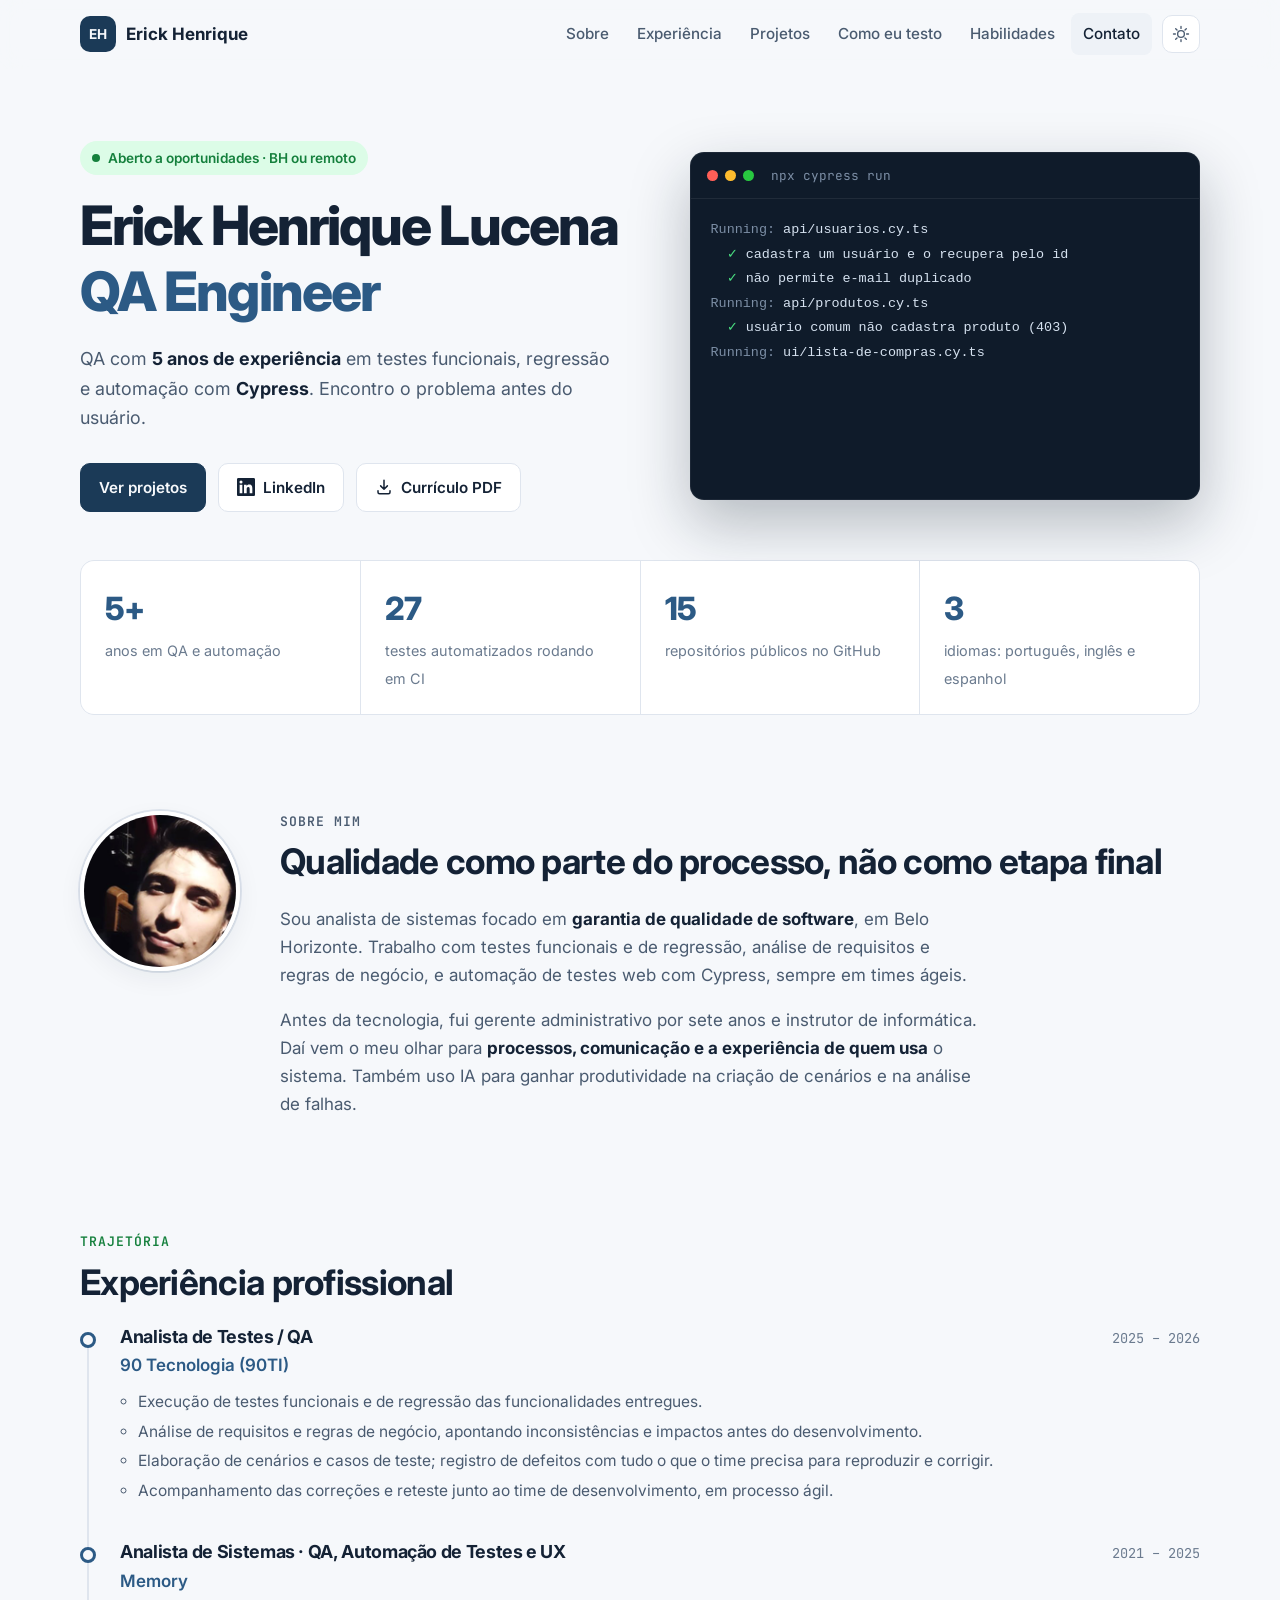
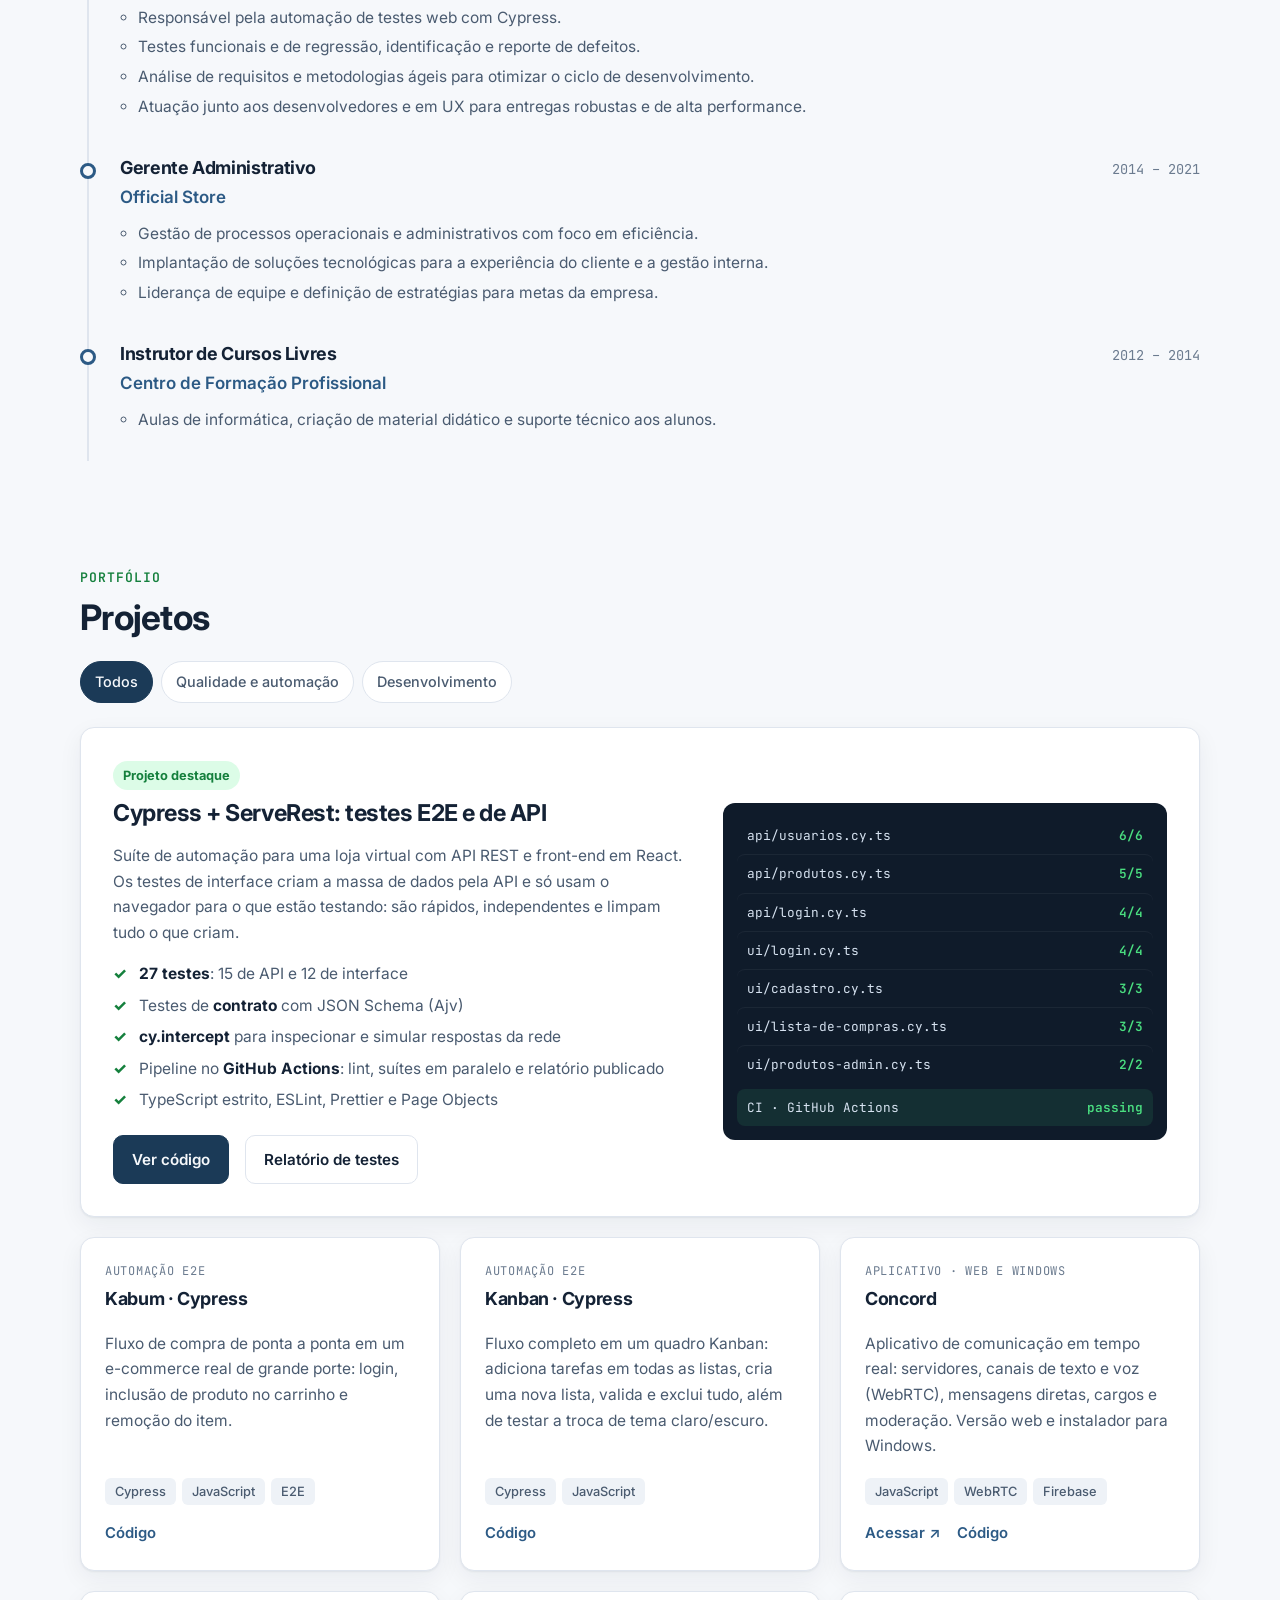
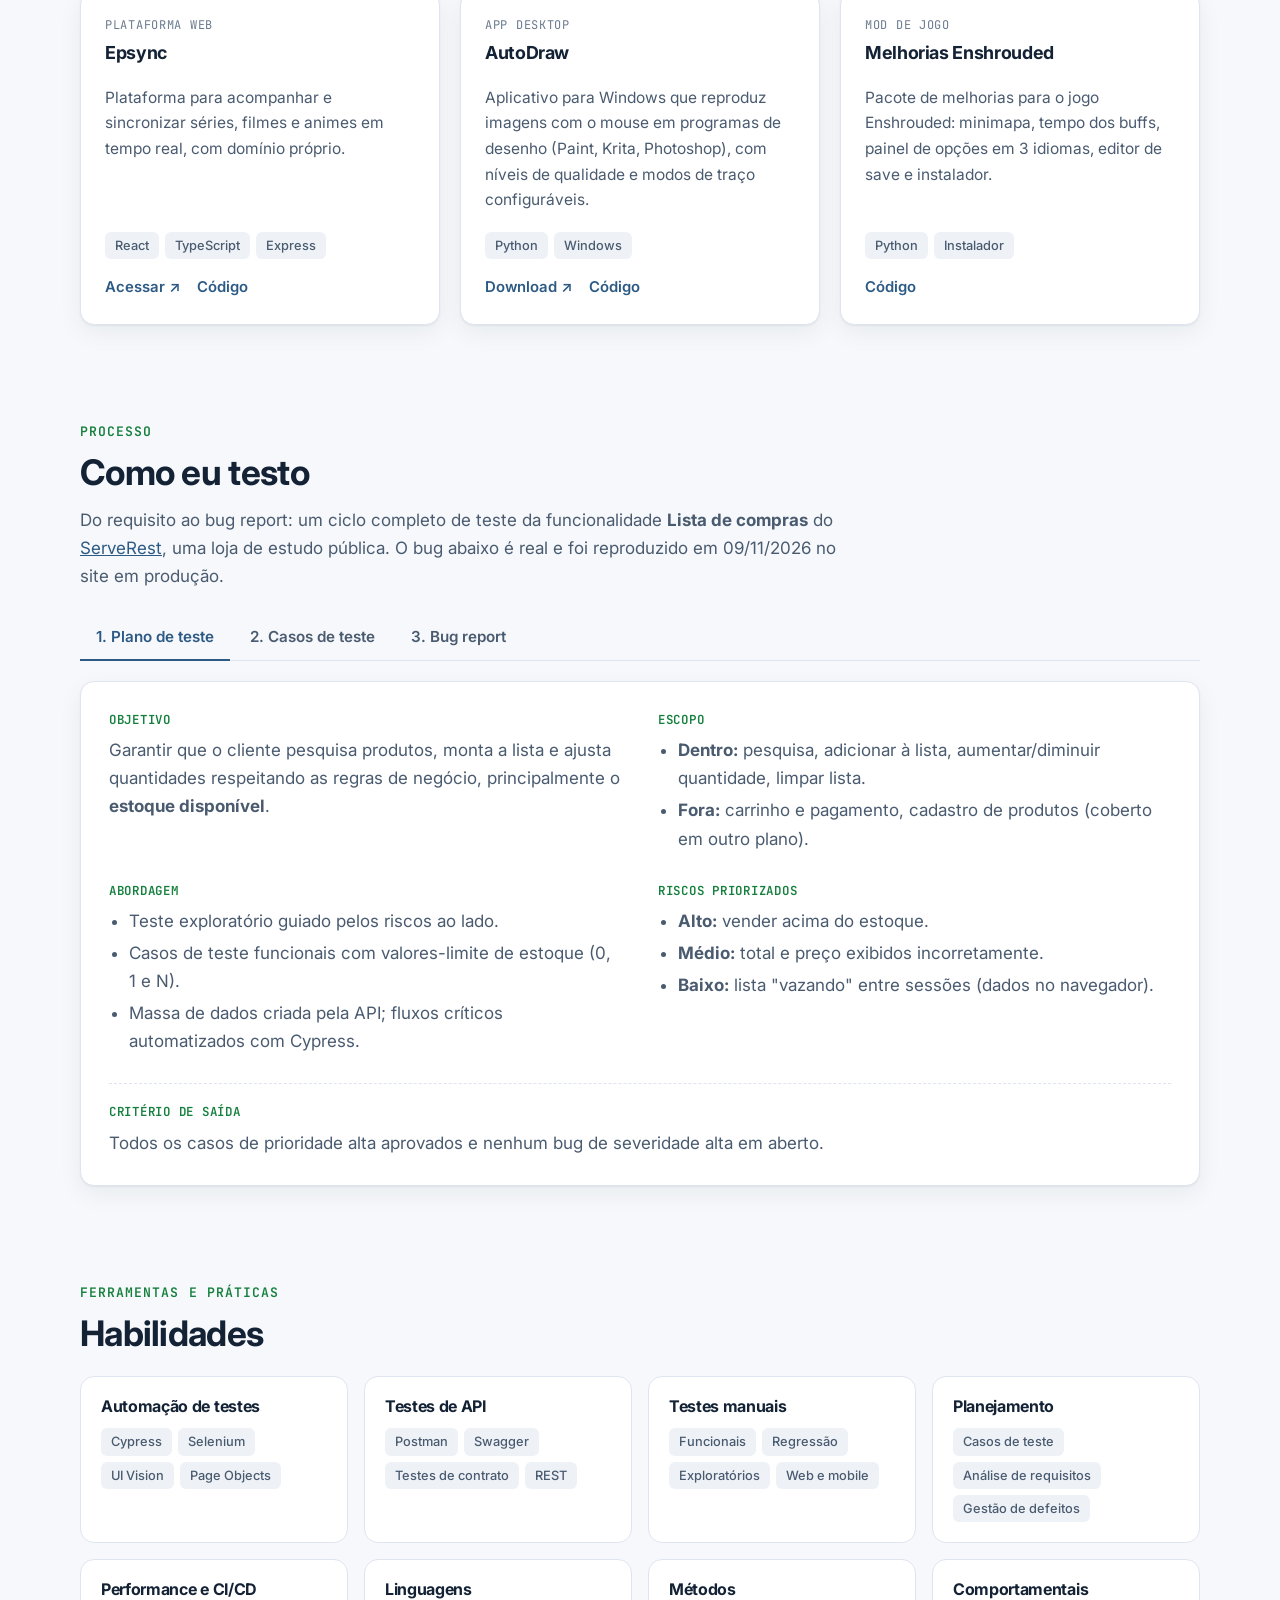
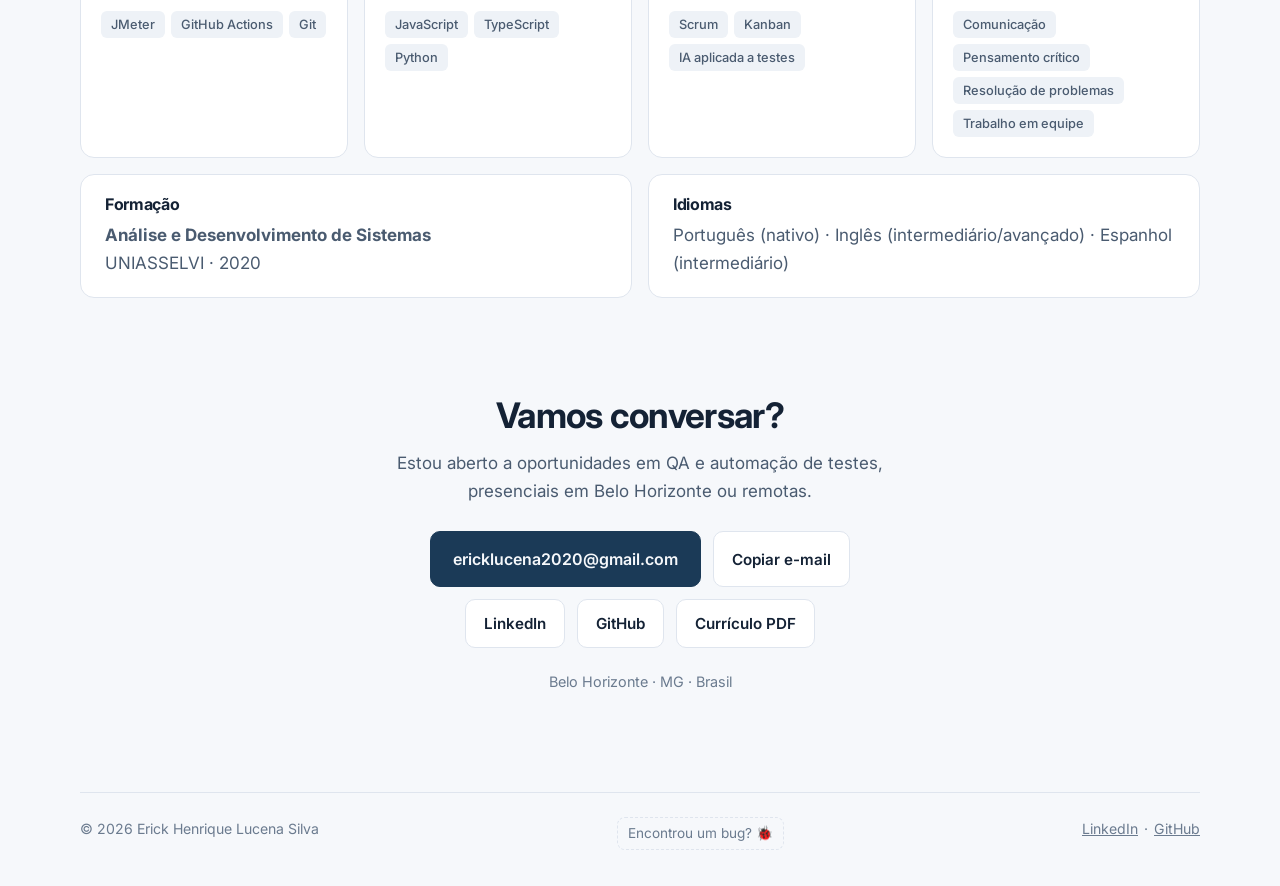
==== commit 12e88b5c: "Versão profissional: visual sóbrio com identidade de QA, caça aos bugs opcional, página 404 e prévia" ====
--- a/index.html
+++ b/index.html
@@ -3,291 +3,249 @@
   <head>
     <meta charset="utf-8" />
     <meta name="viewport" content="width=device-width, initial-scale=1" />
-    <title>Erick Henrique · QA Engineer · Player 1</title>
+    <title>Erick Henrique Lucena · QA Engineer</title>
     <meta
       name="description"
-      content="Erick Henrique Lucena Silva: QA Engineer em Belo Horizonte. Testes funcionais e de regressão, automação com Cypress, testes de API e integração contínua."
-    />
-    <meta property="og:title" content="Erick Henrique · QA Engineer" />
-    <meta
-      property="og:description"
-      content="Player 1: QA Engineer. Testes funcionais, automação com Cypress, testes de API e CI."
+      content="Erick Henrique Lucena Silva: QA Engineer em Belo Horizonte. 5 anos em testes funcionais, regressão e automação com Cypress, testes de API e integração contínua."
     />
     <link rel="canonical" href="https://ericklucenaa.github.io/" />
     <meta property="og:url" content="https://ericklucenaa.github.io/" />
-    <meta property="og:site_name" content="Erick Henrique · Portfólio" />
+    <meta property="og:type" content="website" />
     <meta property="og:locale" content="pt_BR" />
+    <meta property="og:site_name" content="Erick Henrique Lucena · Portfólio" />
+    <meta property="og:title" content="Erick Henrique Lucena · QA Engineer" />
+    <meta
+      property="og:description"
+      content="5 anos em testes funcionais, regressão e automação. Projetos, ciclo de teste documentado e bug report real."
+    />
     <meta property="og:image" content="https://ericklucenaa.github.io/assets/og-image.png" />
     <meta property="og:image:width" content="1200" />
     <meta property="og:image:height" content="630" />
-    <meta property="og:image:alt" content="Erick Henrique, QA Engineer: cartão em estilo de jogo 8-bit" />
-    <meta property="og:type" content="website" />
+    <meta property="og:image:alt" content="Erick Henrique Lucena, QA Engineer" />
     <meta name="twitter:card" content="summary_large_image" />
     <meta name="twitter:image" content="https://ericklucenaa.github.io/assets/og-image.png" />
-    <meta name="theme-color" content="#0b0b1a" />
-    <link rel="icon" href="assets/favicon.svg" type="image/svg+xml" />
+    <link rel="icon" href="/assets/favicon.svg" type="image/svg+xml" />
     <link rel="preconnect" href="https://fonts.googleapis.com" />
     <link rel="preconnect" href="https://fonts.gstatic.com" crossorigin />
     <link
-      href="https://fonts.googleapis.com/css2?family=Pixelify+Sans:wght@500;700&family=Press+Start+2P&family=Space+Grotesk:wght@400;500;600;700&family=VT323&display=swap"
+      href="https://fonts.googleapis.com/css2?family=Inter:wght@400;500;600;700;800&family=JetBrains+Mono:wght@400;600&display=swap"
       rel="stylesheet"
     />
     <link rel="stylesheet" href="styles.css" />
+    <script>
+      // aplica o tema salvo antes da pintura, para não piscar
+      try {
+        const t = localStorage.getItem('tema')
+        if (t) document.documentElement.dataset.theme = t
+      } catch (e) {}
+    </script>
   </head>
-  <body class="crt">
+  <body>
     <a class="pular" href="#conteudo">Pular para o conteúdo</a>
 
-    <!-- ================= HUD ================= -->
-    <header class="hud">
+    <header class="topo">
       <nav class="nav container" aria-label="Principal">
         <a class="marca" href="#inicio" aria-label="Início">
-          <span class="marca-icone" aria-hidden="true">P1</span>
-          <span class="marca-nome">ERICK.QA</span>
+          <span class="marca-icone" aria-hidden="true">EH</span>
+          <span class="marca-nome">Erick Henrique</span>
         </a>
         <button class="menu-botao" aria-expanded="false" aria-controls="menu" aria-label="Abrir menu">
           <span></span><span></span>
         </button>
         <ul class="menu" id="menu">
-          <li><a href="#perfil">Perfil</a></li>
-          <li><a href="#fases">Fases</a></li>
-          <li><a href="#missoes">Missões</a></li>
-          <li><a href="#como-testo">Como testo</a></li>
-          <li><a href="#inventario">Inventário</a></li>
+          <li><a href="#sobre">Sobre</a></li>
+          <li><a href="#experiencia">Experiência</a></li>
+          <li><a href="#projetos">Projetos</a></li>
+          <li><a href="#como-testo">Como eu testo</a></li>
+          <li><a href="#habilidades">Habilidades</a></li>
           <li><a href="#contato">Contato</a></li>
-          <li class="hud-extra">
-            <span class="placar" title="Bugs capturados nesta visita" aria-live="polite">
-              <svg viewBox="0 0 8 8" aria-hidden="true" class="mini-bug"><use href="#sprite-bug" /></svg>
-              <span id="placar-bugs">0</span>
-            </span>
-            <button class="crt-botao" type="button" aria-pressed="true" title="Efeito de tela CRT">CRT</button>
+          <li>
+            <button class="tema" type="button" aria-label="Alternar tema claro/escuro">
+              <svg class="ic-sol" viewBox="0 0 24 24" aria-hidden="true"><circle cx="12" cy="12" r="4.5"/><path d="M12 2v2.5M12 19.5V22M2 12h2.5M19.5 12H22M4.9 4.9l1.8 1.8M17.3 17.3l1.8 1.8M4.9 19.1l1.8-1.8M17.3 6.7l1.8-1.8"/></svg>
+              <svg class="ic-lua" viewBox="0 0 24 24" aria-hidden="true"><path d="M20 14.5A8.5 8.5 0 0 1 9.5 4a8.5 8.5 0 1 0 10.5 10.5Z"/></svg>
+            </button>
           </li>
         </ul>
       </nav>
     </header>
 
     <main id="conteudo">
-      <!-- ================= TELA INICIAL ================= -->
+      <!-- ============ HERO ============ -->
       <section class="hero container" id="inicio">
         <div class="hero-texto">
-          <p class="press-start"><span class="pisca">▶</span> PLAYER 1 · PRESS START</p>
-          <h1>ERICK<br />HENRIQUE</h1>
-          <p class="classe">
-            Classe: <strong>QA Engineer</strong> <span class="sep">·</span> Lv. <strong>5</strong>
-            <span class="sep">·</span> Belo Horizonte, MG
-          </p>
-
-          <div class="xp" aria-label="Experiência: 5 anos em QA, de 2021 a 2026">
-            <div class="xp-topo"><span>XP</span><span>2021 → 2026</span></div>
-            <div class="xp-barra"><span style="--v: 82%"></span></div>
-          </div>
-
+          <p class="selo"><span class="ponto" aria-hidden="true"></span> Aberto a oportunidades · BH ou remoto</p>
+          <h1>
+            Erick Henrique Lucena<br />
+            <span class="destaque">QA Engineer</span>
+          </h1>
           <p class="hero-sub">
-            Minha missão: encontrar os bugs <strong>antes</strong> do usuário. Testes funcionais e de
-            regressão, automação com <strong>Cypress</strong>, testes de <strong>API</strong> e
-            integração contínua.
+            QA com <strong>5 anos de experiência</strong> em testes funcionais, regressão e automação com
+            <strong>Cypress</strong>. Encontro o problema antes do usuário.
           </p>
           <div class="acoes">
-            <a class="botao primario" href="#missoes">▶ Iniciar</a>
-            <a class="botao" href="https://www.linkedin.com/in/erick-lucena-b0a96a1b9/" target="_blank" rel="noopener">LinkedIn</a>
-            <a class="botao" href="https://github.com/Ericklucenaa" target="_blank" rel="noopener">GitHub</a>
-            <a class="botao" href="assets/Erick-Henrique-Lucena-Silva-Curriculo.pdf" download>Currículo PDF</a>
-          </div>
-        </div>
-
-        <aside class="ficha caixa" aria-label="Ficha do personagem">
-          <div class="ficha-topo">
-            <div class="avatar" tabindex="0" aria-label="Avatar em pixel art; passe o mouse para ver a foto">
-              <img class="avatar-pixel" src="assets/avatar-pixel.png" alt="" width="144" height="144" />
-              <img class="avatar-foto" src="assets/foto.jpg" alt="Foto de Erick Henrique Lucena Silva" width="144" height="144" />
-            </div>
-            <div>
-              <p class="ficha-nome">ERICK H.</p>
-              <p class="ficha-classe">QA Engineer</p>
-              <p class="status"><span class="ponto" aria-hidden="true"></span> Disponível para o próximo time</p>
-            </div>
-          </div>
-
-          <p class="ficha-rotulo">ATRIBUTOS</p>
-          <ul class="atributos">
-            <li><span>Testes funcionais</span><i class="pips" style="--n: 5" aria-label="5 de 5"></i></li>
-            <li><span>Análise de requisitos</span><i class="pips" style="--n: 5" aria-label="5 de 5"></i></li>
-            <li><span>Automação · Cypress</span><i class="pips" style="--n: 4" aria-label="4 de 5"></i></li>
-            <li><span>Testes de API</span><i class="pips" style="--n: 4" aria-label="4 de 5"></i></li>
-            <li><span>Comunicação</span><i class="pips" style="--n: 5" aria-label="5 de 5"></i></li>
-            <li><span>Performance · JMeter</span><i class="pips" style="--n: 3" aria-label="3 de 5"></i></li>
-          </ul>
-        </aside>
-      </section>
-
-      <!-- ================= CONQUISTAS ================= -->
-      <section class="container conquistas" aria-label="Conquistas">
-        <div class="conquista caixa">
-          <span class="trofeu" aria-hidden="true">★</span>
-          <div><p class="c-titulo">Veterano de QA</p><p>5+ anos em testes e automação</p></div>
-        </div>
-        <div class="conquista caixa">
-          <span class="trofeu" aria-hidden="true">✔</span>
-          <div><p class="c-titulo">Pipeline verde</p><p>27/27 testes passando em CI</p></div>
-        </div>
-        <div class="conquista caixa">
-          <span class="trofeu" aria-hidden="true">◆</span>
-          <div><p class="c-titulo">Construtor</p><p>15 repositórios públicos</p></div>
-        </div>
-        <div class="conquista caixa">
-          <span class="trofeu" aria-hidden="true">✦</span>
-          <div><p class="c-titulo">Poliglota</p><p>Português, inglês e espanhol</p></div>
-        </div>
-      </section>
-
-      <!-- ================= PERFIL ================= -->
-      <section class="secao container" id="perfil">
-        <h2><span class="num">01</span> Perfil</h2>
-        <div class="dialogo caixa">
-          <p class="falante">ERICK</p>
-          <p>
-            Sou analista de sistemas focado em <strong>garantia de qualidade de software</strong>. Trabalho
-            com testes funcionais e de regressão, análise de requisitos e regras de negócio, e automação
-            de testes web com Cypress, sempre em times ágeis.
-          </p>
-          <p>
-            Antes da tecnologia, fui gerente administrativo por sete anos e instrutor de informática. Daí
-            vem o meu olhar para <strong>processos, comunicação e a experiência de quem usa</strong> o
-            sistema. Também uso IA para ganhar produtividade na criação de cenários e na análise de
-            falhas.
-          </p>
-          <span class="dialogo-seta" aria-hidden="true">▼</span>
-        </div>
-      </section>
-
-      <!-- ================= FASES ================= -->
-      <section class="secao container" id="fases">
-        <h2><span class="num">02</span> Fases</h2>
-        <ol class="fases">
-          <li class="fase proxima">
-            <div class="fase-selo">FASE 5</div>
-            <div class="fase-corpo caixa">
-              <div class="fase-cabeca">
-                <h3>Próxima fase: sua empresa?</h3>
-                <span class="tag-status desbloquear">A DESBLOQUEAR</span>
-              </div>
-              <p>Procurando um time de produto para levar qualidade, automação e boas conversas entre QA e desenvolvimento.</p>
-              <a class="link-fase" href="#contato">Desbloquear fase →</a>
-            </div>
+            <a class="botao primario" href="#projetos">Ver projetos</a>
+            <a class="botao" href="https://www.linkedin.com/in/erick-lucena-b0a96a1b9/" target="_blank" rel="noopener">
+              <svg viewBox="0 0 24 24" aria-hidden="true" class="ic"><path d="M20.45 20.45h-3.55v-5.57c0-1.33-.03-3.04-1.85-3.04-1.86 0-2.14 1.45-2.14 2.94v5.67H9.36V9h3.41v1.56h.05c.48-.9 1.64-1.85 3.37-1.85 3.6 0 4.27 2.37 4.27 5.46v6.28ZM5.34 7.43a2.06 2.06 0 1 1 0-4.12 2.06 2.06 0 0 1 0 4.12ZM7.12 20.45H3.56V9h3.56v11.45ZM22.22 0H1.77C.79 0 0 .77 0 1.72v20.56C0 23.23.79 24 1.77 24h20.45c.98 0 1.78-.77 1.78-1.72V1.72C24 .77 23.2 0 22.22 0Z"/></svg>
+              LinkedIn
+            </a>
+            <a class="botao" href="assets/Erick-Henrique-Lucena-Silva-Curriculo.pdf" download>
+              <svg viewBox="0 0 24 24" aria-hidden="true" class="ic ic-linha"><path d="M12 3v12m0 0-4.5-4.5M12 15l4.5-4.5M4 17v2a2 2 0 0 0 2 2h12a2 2 0 0 0 2-2v-2"/></svg>
+              Currículo PDF
+            </a>
+          </div>
+        </div>
+
+        <figure class="terminal" aria-label="Execução dos testes automatizados do projeto destaque">
+          <div class="terminal-barra" aria-hidden="true">
+            <span></span><span></span><span></span>
+            <p>npx cypress run</p>
+          </div>
+          <pre class="terminal-corpo" aria-hidden="true"><code><span class="t-cinza">Running: </span>api/usuarios.cy.ts
+  <span class="t-ok">✓</span> cadastra um usuário e o recupera pelo id
+  <span class="t-ok">✓</span> não permite e-mail duplicado
+<span class="t-cinza">Running: </span>api/produtos.cy.ts
+  <span class="t-ok">✓</span> usuário comum não cadastra produto (403)
+<span class="t-cinza">Running: </span>ui/lista-de-compras.cy.ts
+  <span class="t-ok">✓</span> pesquisa, adiciona e altera quantidade
+  <span class="t-ok">✓</span> exibe produtos simulados (intercept)
+
+<span class="t-ok">✔ All specs passed!   27/27</span><span class="cursor"></span></code></pre>
+          <figcaption class="sr-only">Saída de terminal com testes de API e de interface passando.</figcaption>
+        </figure>
+      </section>
+
+      <!-- ============ NÚMEROS ============ -->
+      <section class="numeros container" aria-label="Destaques">
+        <div><strong>5+</strong><span>anos em QA e automação</span></div>
+        <div><strong>27</strong><span>testes automatizados rodando em CI</span></div>
+        <div><strong>15</strong><span>repositórios públicos no GitHub</span></div>
+        <div><strong>3</strong><span>idiomas: português, inglês e espanhol</span></div>
+      </section>
+
+      <!-- ============ SOBRE ============ -->
+      <section class="secao container" id="sobre">
+        <div class="sobre">
+          <img class="foto" src="assets/foto.jpg" alt="Foto de Erick Henrique Lucena Silva" width="160" height="160" />
+          <div>
+            <p class="rotulo">Sobre mim</p>
+            <h2>Qualidade como parte do processo, não como etapa final</h2>
+            <p>
+              Sou analista de sistemas focado em <strong>garantia de qualidade de software</strong>, em
+              Belo Horizonte. Trabalho com testes funcionais e de regressão, análise de requisitos e
+              regras de negócio, e automação de testes web com Cypress, sempre em times ágeis.
+            </p>
+            <p>
+              Antes da tecnologia, fui gerente administrativo por sete anos e instrutor de informática.
+              Daí vem o meu olhar para <strong>processos, comunicação e a experiência de quem usa</strong>
+              o sistema. Também uso IA para ganhar produtividade na criação de cenários e na análise de
+              falhas.
+            </p>
+          </div>
+        </div>
+      </section>
+
+      <!-- ============ EXPERIÊNCIA ============ -->
+      <section class="secao container" id="experiencia">
+        <p class="rotulo">Trajetória</p>
+        <h2>Experiência profissional</h2>
+        <ol class="linha-tempo">
+          <li>
+            <div class="lt-cabeca">
+              <h3>Analista de Testes / QA</h3>
+              <span class="periodo">2025 – 2026</span>
+            </div>
+            <p class="empresa">90 Tecnologia (90TI)</p>
+            <ul>
+              <li>Execução de testes funcionais e de regressão das funcionalidades entregues.</li>
+              <li>Análise de requisitos e regras de negócio, apontando inconsistências e impactos antes do desenvolvimento.</li>
+              <li>Elaboração de cenários e casos de teste; registro de defeitos com tudo o que o time precisa para reproduzir e corrigir.</li>
+              <li>Acompanhamento das correções e reteste junto ao time de desenvolvimento, em processo ágil.</li>
+            </ul>
           </li>
-          <li class="fase">
-            <div class="fase-selo">FASE 4</div>
-            <div class="fase-corpo caixa">
-              <div class="fase-cabeca">
-                <h3>Analista de Testes / QA</h3>
-                <span class="tag-status">2025 – 2026</span>
-              </div>
-              <p class="empresa">90 Tecnologia (90TI)</p>
-              <ul>
-                <li>Execução de testes funcionais e de regressão das funcionalidades entregues.</li>
-                <li>Análise de requisitos e regras de negócio, apontando inconsistências e impactos antes do desenvolvimento.</li>
-                <li>Elaboração de cenários e casos de teste; registro de defeitos com tudo o que o time precisa para reproduzir e corrigir.</li>
-                <li>Acompanhamento das correções e reteste junto ao time de desenvolvimento, em processo ágil.</li>
-              </ul>
-            </div>
+          <li>
+            <div class="lt-cabeca">
+              <h3>Analista de Sistemas · QA, Automação de Testes e UX</h3>
+              <span class="periodo">2021 – 2025</span>
+            </div>
+            <p class="empresa">Memory</p>
+            <ul>
+              <li>Responsável pela automação de testes web com Cypress.</li>
+              <li>Testes funcionais e de regressão, identificação e reporte de defeitos.</li>
+              <li>Análise de requisitos e metodologias ágeis para otimizar o ciclo de desenvolvimento.</li>
+              <li>Atuação junto aos desenvolvedores e em UX para entregas robustas e de alta performance.</li>
+            </ul>
           </li>
-          <li class="fase">
-            <div class="fase-selo">FASE 3</div>
-            <div class="fase-corpo caixa">
-              <div class="fase-cabeca">
-                <h3>Analista de Sistemas · QA, Automação e UX</h3>
-                <span class="tag-status">2021 – 2025</span>
-              </div>
-              <p class="empresa">Memory</p>
-              <ul>
-                <li>Responsável pela automação de testes web com Cypress.</li>
-                <li>Testes funcionais e de regressão, identificação e reporte de defeitos.</li>
-                <li>Análise de requisitos e metodologias ágeis para otimizar o ciclo de desenvolvimento.</li>
-                <li>Atuação junto aos desenvolvedores e em UX para entregas robustas e de alta performance.</li>
-              </ul>
-            </div>
+          <li>
+            <div class="lt-cabeca">
+              <h3>Gerente Administrativo</h3>
+              <span class="periodo">2014 – 2021</span>
+            </div>
+            <p class="empresa">Official Store</p>
+            <ul>
+              <li>Gestão de processos operacionais e administrativos com foco em eficiência.</li>
+              <li>Implantação de soluções tecnológicas para a experiência do cliente e a gestão interna.</li>
+              <li>Liderança de equipe e definição de estratégias para metas da empresa.</li>
+            </ul>
           </li>
-          <li class="fase">
-            <div class="fase-selo">FASE 2</div>
-            <div class="fase-corpo caixa">
-              <div class="fase-cabeca">
-                <h3>Gerente Administrativo</h3>
-                <span class="tag-status">2014 – 2021</span>
-              </div>
-              <p class="empresa">Official Store</p>
-              <ul>
-                <li>Gestão de processos operacionais e administrativos com foco em eficiência.</li>
-                <li>Implantação de soluções tecnológicas para a experiência do cliente e a gestão interna.</li>
-                <li>Liderança de equipe e definição de estratégias para metas da empresa.</li>
-              </ul>
-            </div>
-          </li>
-          <li class="fase">
-            <div class="fase-selo">FASE 1</div>
-            <div class="fase-corpo caixa">
-              <div class="fase-cabeca">
-                <h3>Instrutor de Cursos Livres</h3>
-                <span class="tag-status">2012 – 2014</span>
-              </div>
-              <p class="empresa">Centro de Formação Profissional</p>
-              <ul>
-                <li>Aulas de informática, criação de material didático e suporte técnico aos alunos.</li>
-              </ul>
-            </div>
+          <li>
+            <div class="lt-cabeca">
+              <h3>Instrutor de Cursos Livres</h3>
+              <span class="periodo">2012 – 2014</span>
+            </div>
+            <p class="empresa">Centro de Formação Profissional</p>
+            <ul>
+              <li>Aulas de informática, criação de material didático e suporte técnico aos alunos.</li>
+            </ul>
           </li>
         </ol>
       </section>
 
-      <!-- ================= MISSÕES ================= -->
-      <section class="secao container" id="missoes">
-        <h2><span class="num">03</span> Missões</h2>
-
-        <div class="filtros" role="tablist" aria-label="Filtrar missões">
-          <button class="filtro ativo" role="tab" aria-selected="true" data-filtro="todos">Todas</button>
+      <!-- ============ PROJETOS ============ -->
+      <section class="secao container" id="projetos">
+        <p class="rotulo">Portfólio</p>
+        <h2>Projetos</h2>
+
+        <div class="filtros" role="tablist" aria-label="Filtrar projetos">
+          <button class="filtro ativo" role="tab" aria-selected="true" data-filtro="todos">Todos</button>
           <button class="filtro" role="tab" aria-selected="false" data-filtro="qa">Qualidade e automação</button>
           <button class="filtro" role="tab" aria-selected="false" data-filtro="dev">Desenvolvimento</button>
         </div>
 
-        <article class="projeto missao-principal caixa" data-tipo="qa">
-          <div class="mp-texto">
-            <p class="tag-missao">★ MISSÃO PRINCIPAL · CONCLUÍDA</p>
+        <article class="projeto destaque-projeto" data-tipo="qa">
+          <div class="dp-texto">
+            <p class="tag-destaque">Projeto destaque</p>
             <h3>Cypress + ServeRest: testes E2E e de API</h3>
             <p>
               Suíte de automação para uma loja virtual com API REST e front-end em React. Os testes de
               interface criam a massa de dados pela API e só usam o navegador para o que estão testando:
               são rápidos, independentes e limpam tudo o que criam.
             </p>
-            <p class="ficha-rotulo">OBJETIVOS CUMPRIDOS</p>
-            <ul class="objetivos">
+            <ul class="checks">
               <li><b>27 testes</b>: 15 de API e 12 de interface</li>
               <li>Testes de <b>contrato</b> com JSON Schema (Ajv)</li>
               <li><b>cy.intercept</b> para inspecionar e simular respostas da rede</li>
               <li>Pipeline no <b>GitHub Actions</b>: lint, suítes em paralelo e relatório publicado</li>
               <li>TypeScript estrito, ESLint, Prettier e Page Objects</li>
             </ul>
-            <div class="acoes">
+            <div class="links">
               <a class="botao primario" href="https://github.com/Ericklucenaa/cypress-serverest" target="_blank" rel="noopener">Ver código</a>
-              <a class="botao" href="https://ericklucenaa.github.io/cypress-serverest/" target="_blank" rel="noopener">Relatório</a>
-            </div>
-          </div>
-          <div class="terminal" aria-hidden="true">
-            <div class="terminal-barra"><span></span><span></span><span></span><p>npx cypress run</p></div>
-            <pre class="terminal-corpo"><code><span class="t-cinza">Running</span> api/usuarios.cy.ts    <span class="t-ok">6/6</span>
-<span class="t-cinza">Running</span> api/produtos.cy.ts    <span class="t-ok">5/5</span>
-<span class="t-cinza">Running</span> api/login.cy.ts       <span class="t-ok">4/4</span>
-<span class="t-cinza">Running</span> ui/login.cy.ts        <span class="t-ok">4/4</span>
-<span class="t-cinza">Running</span> ui/cadastro.cy.ts     <span class="t-ok">3/3</span>
-<span class="t-cinza">Running</span> ui/lista-compras.cy.ts <span class="t-ok">3/3</span>
-<span class="t-cinza">Running</span> ui/produtos-admin.cy.ts <span class="t-ok">2/2</span>
-
-<span class="t-ok">✔ ALL SPECS PASSED  27/27</span>
-<span class="t-amarelo">+500 XP · STAGE CLEAR!</span><span class="cursor"></span></code></pre>
+              <a class="botao" href="https://ericklucenaa.github.io/cypress-serverest/" target="_blank" rel="noopener">Relatório de testes</a>
+            </div>
+          </div>
+          <div class="dp-painel" aria-hidden="true">
+            <div class="suite"><span>api/usuarios.cy.ts</span><b>6/6</b></div>
+            <div class="suite"><span>api/produtos.cy.ts</span><b>5/5</b></div>
+            <div class="suite"><span>api/login.cy.ts</span><b>4/4</b></div>
+            <div class="suite"><span>ui/login.cy.ts</span><b>4/4</b></div>
+            <div class="suite"><span>ui/cadastro.cy.ts</span><b>3/3</b></div>
+            <div class="suite"><span>ui/lista-de-compras.cy.ts</span><b>3/3</b></div>
+            <div class="suite"><span>ui/produtos-admin.cy.ts</span><b>2/2</b></div>
+            <div class="suite total"><span>CI · GitHub Actions</span><b>passing</b></div>
           </div>
         </article>
 
-        <p class="sub-titulo">Missões secundárias</p>
         <div class="grade">
-
-          <article class="projeto caixa" data-tipo="qa">
+          <article class="projeto" data-tipo="qa">
             <p class="tipo">Automação E2E</p>
             <h3>Kabum · Cypress</h3>
             <p>Fluxo de compra de ponta a ponta em um e-commerce real de grande porte: login, inclusão de produto no carrinho e remoção do item.</p>
@@ -297,7 +255,7 @@
             </div>
           </article>
 
-          <article class="projeto caixa" data-tipo="qa">
+          <article class="projeto" data-tipo="qa">
             <p class="tipo">Automação E2E</p>
             <h3>Kanban · Cypress</h3>
             <p>Fluxo completo em um quadro Kanban: adiciona tarefas em todas as listas, cria uma nova lista, valida e exclui tudo, além de testar a troca de tema claro/escuro.</p>
@@ -307,29 +265,29 @@
             </div>
           </article>
 
-          <article class="projeto caixa" data-tipo="dev">
+          <article class="projeto" data-tipo="dev">
             <p class="tipo">Aplicativo · Web e Windows</p>
             <h3>Concord</h3>
             <p>Aplicativo de comunicação em tempo real: servidores, canais de texto e voz (WebRTC), mensagens diretas, cargos e moderação. Versão web e instalador para Windows.</p>
             <ul class="tags"><li>JavaScript</li><li>WebRTC</li><li>Firebase</li></ul>
             <div class="links">
-              <a href="https://concord-3af70.web.app" target="_blank" rel="noopener">Jogar ↗</a>
+              <a href="https://concord-3af70.web.app" target="_blank" rel="noopener">Acessar ↗</a>
               <a href="https://github.com/Ericklucenaa/Concord" target="_blank" rel="noopener">Código</a>
             </div>
           </article>
 
-          <article class="projeto caixa" data-tipo="dev">
+          <article class="projeto" data-tipo="dev">
             <p class="tipo">Plataforma web</p>
             <h3>Epsync</h3>
             <p>Plataforma para acompanhar e sincronizar séries, filmes e animes em tempo real, com domínio próprio.</p>
             <ul class="tags"><li>React</li><li>TypeScript</li><li>Express</li></ul>
             <div class="links">
-              <a href="https://epsync.com.br" target="_blank" rel="noopener">Jogar ↗</a>
+              <a href="https://epsync.com.br" target="_blank" rel="noopener">Acessar ↗</a>
               <a href="https://github.com/Ericklucenaa/ShowTime" target="_blank" rel="noopener">Código</a>
             </div>
           </article>
 
-          <article class="projeto caixa" data-tipo="dev">
+          <article class="projeto" data-tipo="dev">
             <p class="tipo">App desktop</p>
             <h3>AutoDraw</h3>
             <p>Aplicativo para Windows que reproduz imagens com o mouse em programas de desenho (Paint, Krita, Photoshop), com níveis de qualidade e modos de traço configuráveis.</p>
@@ -340,7 +298,7 @@
             </div>
           </article>
 
-          <article class="projeto caixa" data-tipo="dev">
+          <article class="projeto" data-tipo="dev">
             <p class="tipo">Mod de jogo</p>
             <h3>Melhorias Enshrouded</h3>
             <p>Pacote de melhorias para o jogo Enshrouded: minimapa, tempo dos buffs, painel de opções em 3 idiomas, editor de save e instalador.</p>
@@ -352,45 +310,46 @@
         </div>
       </section>
 
-      <!-- ================= COMO EU TESTO ================= -->
+      <!-- ============ COMO EU TESTO ============ -->
       <section class="secao container" id="como-testo">
-        <h2><span class="num">04</span> Como eu testo</h2>
+        <p class="rotulo">Processo</p>
+        <h2>Como eu testo</h2>
         <p class="intro-secao">
           Do requisito ao bug report: um ciclo completo de teste da funcionalidade
-          <strong>Lista de compras</strong> do <a href="https://front.serverest.dev" target="_blank" rel="noopener">ServeRest</a>,
-          uma loja de estudo pública. O bug abaixo é real, foi reproduzido em 09/11/2026 no site em produção.
+          <strong>Lista de compras</strong> do
+          <a href="https://front.serverest.dev" target="_blank" rel="noopener">ServeRest</a>, uma loja de
+          estudo pública. O bug abaixo é real e foi reproduzido em 09/11/2026 no site em produção.
         </p>
 
         <div class="abas" role="tablist" aria-label="Artefatos de teste">
-          <button class="aba ativo" role="tab" aria-selected="true" aria-controls="painel-plano" id="aba-plano">1 · Plano de teste</button>
-          <button class="aba" role="tab" aria-selected="false" aria-controls="painel-casos" id="aba-casos" tabindex="-1">2 · Casos de teste</button>
-          <button class="aba" role="tab" aria-selected="false" aria-controls="painel-bug" id="aba-bug" tabindex="-1">3 · Bug report</button>
-        </div>
-
-        <!-- 1. plano -->
-        <div class="painel caixa" role="tabpanel" id="painel-plano" aria-labelledby="aba-plano">
+          <button class="aba ativo" role="tab" aria-selected="true" aria-controls="painel-plano" id="aba-plano">1. Plano de teste</button>
+          <button class="aba" role="tab" aria-selected="false" aria-controls="painel-casos" id="aba-casos" tabindex="-1">2. Casos de teste</button>
+          <button class="aba" role="tab" aria-selected="false" aria-controls="painel-bug" id="aba-bug" tabindex="-1">3. Bug report</button>
+        </div>
+
+        <div class="painel" role="tabpanel" id="painel-plano" aria-labelledby="aba-plano">
           <div class="plano">
             <div>
-              <p class="ficha-rotulo">OBJETIVO</p>
+              <p class="mini-rotulo">Objetivo</p>
               <p>Garantir que o cliente pesquisa produtos, monta a lista e ajusta quantidades respeitando as regras de negócio, principalmente o <strong>estoque disponível</strong>.</p>
             </div>
             <div>
-              <p class="ficha-rotulo">ESCOPO</p>
+              <p class="mini-rotulo">Escopo</p>
               <ul>
                 <li><b>Dentro:</b> pesquisa, adicionar à lista, aumentar/diminuir quantidade, limpar lista.</li>
                 <li><b>Fora:</b> carrinho e pagamento, cadastro de produtos (coberto em outro plano).</li>
               </ul>
             </div>
             <div>
-              <p class="ficha-rotulo">ABORDAGEM</p>
+              <p class="mini-rotulo">Abordagem</p>
               <ul>
-                <li>Teste exploratório guiado pelos riscos abaixo.</li>
+                <li>Teste exploratório guiado pelos riscos ao lado.</li>
                 <li>Casos de teste funcionais com valores-limite de estoque (0, 1 e N).</li>
                 <li>Massa de dados criada pela API; fluxos críticos automatizados com Cypress.</li>
               </ul>
             </div>
             <div>
-              <p class="ficha-rotulo">RISCOS PRIORIZADOS</p>
+              <p class="mini-rotulo">Riscos priorizados</p>
               <ul>
                 <li><b>Alto:</b> vender acima do estoque.</li>
                 <li><b>Médio:</b> total e preço exibidos incorretamente.</li>
@@ -398,14 +357,13 @@
               </ul>
             </div>
             <div class="plano-largo">
-              <p class="ficha-rotulo">CRITÉRIO DE SAÍDA</p>
+              <p class="mini-rotulo">Critério de saída</p>
               <p>Todos os casos de prioridade alta aprovados e nenhum bug de severidade alta em aberto.</p>
             </div>
           </div>
         </div>
 
-        <!-- 2. casos -->
-        <div class="painel caixa" role="tabpanel" id="painel-casos" aria-labelledby="aba-casos" hidden>
+        <div class="painel" role="tabpanel" id="painel-casos" aria-labelledby="aba-casos" hidden>
           <div class="tabela-rolagem">
             <table class="casos">
               <thead>
@@ -441,10 +399,9 @@
           </div>
         </div>
 
-        <!-- 3. bug report -->
-        <div class="painel caixa" role="tabpanel" id="painel-bug" aria-labelledby="aba-bug" hidden>
+        <div class="painel" role="tabpanel" id="painel-bug" aria-labelledby="aba-bug" hidden>
           <div class="bug-report">
-            <div class="br-texto">
+            <div>
               <p class="br-id">BUG-01 · <span class="sev">Severidade alta</span> · Prioridade alta</p>
               <h3>Lista de compras permite quantidade acima do estoque, inclusive com estoque zerado</h3>
               <dl class="br-campos">
@@ -472,92 +429,57 @@
         </div>
       </section>
 
-      <!-- ================= INVENTÁRIO ================= -->
-      <section class="secao container" id="inventario">
-        <h2><span class="num">05</span> Inventário</h2>
-        <div class="inventario">
-          <div class="slot caixa">
-            <p class="slot-titulo">Automação de testes</p>
-            <ul class="tags"><li>Cypress</li><li>Selenium</li><li>UI Vision</li><li>Page Objects</li></ul>
-          </div>
-          <div class="slot caixa">
-            <p class="slot-titulo">Testes de API</p>
-            <ul class="tags"><li>Postman</li><li>Swagger</li><li>Testes de contrato</li><li>REST</li></ul>
-          </div>
-          <div class="slot caixa">
-            <p class="slot-titulo">Testes manuais</p>
-            <ul class="tags"><li>Funcionais</li><li>Regressão</li><li>Exploratórios</li><li>Web e mobile</li></ul>
-          </div>
-          <div class="slot caixa">
-            <p class="slot-titulo">Planejamento</p>
-            <ul class="tags"><li>Casos de teste</li><li>Análise de requisitos</li><li>Gestão de defeitos</li></ul>
-          </div>
-          <div class="slot caixa">
-            <p class="slot-titulo">Performance e CI/CD</p>
-            <ul class="tags"><li>JMeter</li><li>GitHub Actions</li><li>Git</li></ul>
-          </div>
-          <div class="slot caixa">
-            <p class="slot-titulo">Linguagens</p>
-            <ul class="tags"><li>JavaScript</li><li>TypeScript</li><li>Python</li></ul>
-          </div>
-          <div class="slot caixa">
-            <p class="slot-titulo">Métodos</p>
-            <ul class="tags"><li>Scrum</li><li>Kanban</li><li>IA aplicada a testes</li></ul>
-          </div>
-          <div class="slot caixa">
-            <p class="slot-titulo">Habilidades passivas</p>
-            <ul class="tags"><li>Comunicação</li><li>Pensamento crítico</li><li>Resolução de problemas</li><li>Trabalho em equipe</li></ul>
-          </div>
-        </div>
-
-        <div class="raros">
-          <div class="slot caixa raro">
-            <p class="slot-titulo">◆ Item raro · Formação</p>
-            <p><strong>Análise e Desenvolvimento de Sistemas</strong><br />UNIASSELVI · 2020</p>
-          </div>
-          <div class="slot caixa raro">
-            <p class="slot-titulo">◆ Item raro · Idiomas</p>
-            <p>Português (nativo) · Inglês (intermediário/avançado) · Espanhol (intermediário)</p>
-          </div>
-        </div>
-      </section>
-
-      <!-- ================= CONTINUE? ================= -->
+      <!-- ============ HABILIDADES ============ -->
+      <section class="secao container" id="habilidades">
+        <p class="rotulo">Ferramentas e práticas</p>
+        <h2>Habilidades</h2>
+        <div class="habilidades">
+          <div class="hab-card"><h3>Automação de testes</h3><ul class="tags"><li>Cypress</li><li>Selenium</li><li>UI Vision</li><li>Page Objects</li></ul></div>
+          <div class="hab-card"><h3>Testes de API</h3><ul class="tags"><li>Postman</li><li>Swagger</li><li>Testes de contrato</li><li>REST</li></ul></div>
+          <div class="hab-card"><h3>Testes manuais</h3><ul class="tags"><li>Funcionais</li><li>Regressão</li><li>Exploratórios</li><li>Web e mobile</li></ul></div>
+          <div class="hab-card"><h3>Planejamento</h3><ul class="tags"><li>Casos de teste</li><li>Análise de requisitos</li><li>Gestão de defeitos</li></ul></div>
+          <div class="hab-card"><h3>Performance e CI/CD</h3><ul class="tags"><li>JMeter</li><li>GitHub Actions</li><li>Git</li></ul></div>
+          <div class="hab-card"><h3>Linguagens</h3><ul class="tags"><li>JavaScript</li><li>TypeScript</li><li>Python</li></ul></div>
+          <div class="hab-card"><h3>Métodos</h3><ul class="tags"><li>Scrum</li><li>Kanban</li><li>IA aplicada a testes</li></ul></div>
+          <div class="hab-card"><h3>Comportamentais</h3><ul class="tags"><li>Comunicação</li><li>Pensamento crítico</li><li>Resolução de problemas</li><li>Trabalho em equipe</li></ul></div>
+        </div>
+        <div class="extras">
+          <div><h3>Formação</h3><p><strong>Análise e Desenvolvimento de Sistemas</strong><br />UNIASSELVI · 2020</p></div>
+          <div><h3>Idiomas</h3><p>Português (nativo) · Inglês (intermediário/avançado) · Espanhol (intermediário)</p></div>
+        </div>
+      </section>
+
+      <!-- ============ CONTATO ============ -->
       <section class="secao container contato" id="contato">
-        <p class="continue">CONTINUE?</p>
-        <p class="contagem" aria-hidden="true"><span id="contagem">9</span></p>
-        <h2 class="sr-only">Contato</h2>
-        <p class="contato-texto">
-          Estou aberto a oportunidades em QA e automação de testes, presenciais em Belo Horizonte ou
-          remotas. Vamos jogar no mesmo time?
-        </p>
+        <h2>Vamos conversar?</h2>
+        <p>Estou aberto a oportunidades em QA e automação de testes, presenciais em Belo Horizonte ou remotas.</p>
         <div class="acoes centro">
-          <a class="botao primario grande" href="mailto:ericklucena2020@gmail.com">▶ Insert coin · Enviar e-mail</a>
+          <a class="botao primario grande" href="mailto:ericklucena2020@gmail.com">ericklucena2020@gmail.com</a>
+          <button class="botao" type="button" id="copiar-email" data-email="ericklucena2020@gmail.com">Copiar e-mail</button>
+        </div>
+        <div class="acoes centro secundarias">
           <a class="botao" href="https://www.linkedin.com/in/erick-lucena-b0a96a1b9/" target="_blank" rel="noopener">LinkedIn</a>
+          <a class="botao" href="https://github.com/Ericklucenaa" target="_blank" rel="noopener">GitHub</a>
           <a class="botao" href="assets/Erick-Henrique-Lucena-Silva-Curriculo.pdf" download>Currículo PDF</a>
-          <button class="botao" type="button" id="copiar-email" data-email="ericklucena2020@gmail.com">Copiar e-mail</button>
-        </div>
-        <p class="email-texto">ericklucena2020@gmail.com</p>
+        </div>
+        <p class="local">Belo Horizonte · MG · Brasil</p>
       </section>
     </main>
 
     <footer class="rodape container">
       <p>© <span id="ano">2026</span> Erick Henrique Lucena Silva</p>
-      <p class="dica">Dica: fique de olho nos bugs andando pela tela 🐞</p>
+      <button class="caca-botao" type="button" aria-pressed="false">Encontrou um bug? 🐞</button>
       <p class="rodape-links">
         <a href="https://www.linkedin.com/in/erick-lucena-b0a96a1b9/" target="_blank" rel="noopener">LinkedIn</a>
         · <a href="https://github.com/Ericklucenaa" target="_blank" rel="noopener">GitHub</a>
       </p>
     </footer>
 
-    <!-- notificações (conquistas do minijogo) -->
     <div class="toasts" aria-live="polite"></div>
 
-    <!-- sprite do bug, em pixel art (8x8) -->
     <svg width="0" height="0" style="position: absolute" aria-hidden="true">
       <symbol id="sprite-bug" viewBox="0 0 8 8" shape-rendering="crispEdges">
         <path fill="currentColor" d="M2 0h1v1H2zM5 0h1v1H5zM3 1h2v1H3zM1 2h6v1H1zM0 3h1v1H0zM2 3h4v1H2zM7 3h1v1H7zM1 4h6v1H1zM0 5h1v1H0zM2 5h4v1H2zM7 5h1v1H7zM1 6h6v1H1zM2 7h1v1H2zM5 7h1v1H5z" />
-        <path fill="#0b0b1a" d="M3 4h2v1H3z" />
       </symbol>
     </svg>
 
--- a/styles.css
+++ b/styles.css
@@ -1,28 +1,75 @@
-/* =========================================================
-   Tema "arcade 8-bit"
-   ========================================================= */
+/* ============ Tokens ============ */
 :root {
-  --bg: #0b0b1a;
-  --bg-2: #11112a;
-  --painel: #16163a;
-  --painel-2: #1d1d4a;
-  --borda: #34347a;
-  --texto: #ecebff;
-  --texto-2: #b3b2e0;
-  --texto-3: #8584b8;
-  --ciano: #22d3ee;
-  --rosa: #f472b6;
-  --lima: #a3e635;
-  --amarelo: #facc15;
-  --vermelho: #fb7185;
-  --px: 4px; /* tamanho do "pixel" das bordas */
-  --arcade: 'Press Start 2P', monospace; /* sem acentos: só nome, placar, selos */
-  --pixel: 'Pixelify Sans', 'Press Start 2P', monospace; /* com acentos: títulos, botões, rótulos */
-  --mono: 'VT323', ui-monospace, Consolas, monospace;
-  --texto-fonte: 'Space Grotesk', system-ui, -apple-system, 'Segoe UI', sans-serif;
+  --bg: #f6f8fb;
+  --bg-elev: #ffffff;
+  --bg-sutil: #eef2f7;
+  --texto: #142235;
+  --texto-2: #4a5b70;
+  --texto-3: #6b7b8f;
+  --borda: #dfe5ee;
+  --marca: #1b3a57; /* azul-marinho do currículo */
+  --marca-2: #2c5a85;
+  --acento: #15803d; /* verde "teste passou" */
+  --acento-suave: #dcfce7;
+  --erro: #b91c1c;
+  --erro-suave: #fee2e2;
+  --aviso: #a16207;
+  --aviso-suave: #fef3c7;
+  --sombra: 0 1px 2px rgb(20 34 53 / 0.06), 0 8px 24px rgb(20 34 53 / 0.06);
+  --term-bg: #0f1b2a;
+  --term-texto: #d6e2f0;
+  --term-cinza: #7c8ea5;
+  --term-ok: #4ade80;
+  --raio: 14px;
+  --mono: 'JetBrains Mono', ui-monospace, SFMono-Regular, Consolas, monospace;
+  color-scheme: light;
+}
+
+@media (prefers-color-scheme: dark) {
+  :root:not([data-theme='light']) {
+    --bg: #0b1420;
+    --bg-elev: #111d2c;
+    --bg-sutil: #16253a;
+    --texto: #e6edf6;
+    --texto-2: #a8b6c8;
+    --texto-3: #8394aa;
+    --borda: #22344b;
+    --marca: #8cb8e8;
+    --marca-2: #a9cbf0;
+    --acento: #4ade80;
+    --acento-suave: rgb(74 222 128 / 0.12);
+    --erro: #f87171;
+    --erro-suave: rgb(248 113 113 / 0.14);
+    --aviso: #fbbf24;
+    --aviso-suave: rgb(251 191 36 / 0.14);
+    --sombra: 0 1px 2px rgb(0 0 0 / 0.3), 0 8px 24px rgb(0 0 0 / 0.25);
+    --term-bg: #07101b;
+    color-scheme: dark;
+  }
+}
+
+:root[data-theme='dark'] {
+  --bg: #0b1420;
+  --bg-elev: #111d2c;
+  --bg-sutil: #16253a;
+  --texto: #e6edf6;
+  --texto-2: #a8b6c8;
+  --texto-3: #8394aa;
+  --borda: #22344b;
+  --marca: #8cb8e8;
+  --marca-2: #a9cbf0;
+  --acento: #4ade80;
+  --acento-suave: rgb(74 222 128 / 0.12);
+  --erro: #f87171;
+  --erro-suave: rgb(248 113 113 / 0.14);
+  --aviso: #fbbf24;
+  --aviso-suave: rgb(251 191 36 / 0.14);
+  --sombra: 0 1px 2px rgb(0 0 0 / 0.3), 0 8px 24px rgb(0 0 0 / 0.25);
+  --term-bg: #07101b;
   color-scheme: dark;
 }
 
+/* ============ Base ============ */
 *,
 *::before,
 *::after {
@@ -31,45 +78,18 @@
 
 html {
   scroll-behavior: smooth;
-  scroll-padding-top: 84px;
+  scroll-padding-top: 80px;
 }
 
 body {
   margin: 0;
-  background-color: var(--bg);
-  /* grade de pixels no fundo */
-  background-image:
-    linear-gradient(rgb(255 255 255 / 0.025) 1px, transparent 1px),
-    linear-gradient(90deg, rgb(255 255 255 / 0.025) 1px, transparent 1px),
-    radial-gradient(1200px 600px at 80% -10%, rgb(244 114 182 / 0.12), transparent 60%),
-    radial-gradient(900px 500px at -10% 20%, rgb(34 211 238 / 0.1), transparent 60%);
-  background-size:
-    24px 24px,
-    24px 24px,
-    auto,
-    auto;
+  background: var(--bg);
   color: var(--texto);
-  font-family: var(--texto-fonte);
+  font-family: 'Inter', system-ui, -apple-system, 'Segoe UI', Roboto, sans-serif;
   font-size: 17px;
   line-height: 1.65;
   -webkit-font-smoothing: antialiased;
-}
-
-/* efeito de tela CRT (linhas de varredura), pode ser desligado no HUD */
-body.crt::after {
-  content: '';
-  position: fixed;
-  inset: 0;
-  pointer-events: none;
-  z-index: 90;
-  background: repeating-linear-gradient(
-    to bottom,
-    rgb(0 0 0 / 0.16) 0,
-    rgb(0 0 0 / 0.16) 1px,
-    transparent 1px,
-    transparent 3px
-  );
-  mix-blend-mode: multiply;
+  transition: background 0.25s, color 0.25s;
 }
 
 img {
@@ -78,36 +98,24 @@
 }
 
 a {
-  color: var(--ciano);
+  color: var(--marca-2);
 }
 
 h1,
 h2,
 h3 {
-  margin: 0;
-  line-height: 1.25;
+  line-height: 1.2;
+  margin: 0;
+  letter-spacing: -0.02em;
 }
 
 h2 {
-  font-family: var(--pixel);
-  font-size: clamp(1.5rem, 3.4vw, 2.1rem);
-  margin-bottom: 1.8rem;
-  text-transform: uppercase;
-  letter-spacing: 0.02em;
-}
-h2 .num {
-  color: var(--rosa);
-  margin-right: 10px;
+  font-size: clamp(1.7rem, 3vw, 2.2rem);
+  margin-bottom: 1.4rem;
 }
 
 h3 {
   font-size: 1.12rem;
-  font-weight: 700;
-}
-
-strong,
-b {
-  color: var(--texto);
 }
 
 .container {
@@ -128,42 +136,34 @@
   position: absolute;
   left: 16px;
   top: -60px;
-  background: var(--amarelo);
-  color: var(--bg);
+  background: var(--marca);
+  color: #fff;
   padding: 8px 14px;
+  border-radius: 8px;
   z-index: 100;
-  font-weight: 700;
 }
 .pular:focus {
   top: 12px;
 }
 
 :focus-visible {
-  outline: 3px solid var(--amarelo);
+  outline: 3px solid var(--acento);
   outline-offset: 3px;
-}
-
-/* ---------- caixa com cantos "pixelados" ---------- */
-.caixa {
-  position: relative;
-  background: var(--painel);
-  box-shadow:
-    0 calc(var(--px) * -1) 0 0 var(--borda),
-    0 var(--px) 0 0 var(--borda),
-    calc(var(--px) * -1) 0 0 0 var(--borda),
-    var(--px) 0 0 0 var(--borda),
-    calc(var(--px) * 2) calc(var(--px) * 3) 0 0 rgb(0 0 0 / 0.55);
-  margin: var(--px);
-}
-
-/* ---------- HUD (topo) ---------- */
-.hud {
+  border-radius: 6px;
+}
+
+/* ============ Topo ============ */
+.topo {
   position: sticky;
   top: 0;
   z-index: 50;
-  background: rgb(11 11 26 / 0.9);
-  backdrop-filter: blur(10px);
-  border-bottom: var(--px) solid var(--borda);
+  background: color-mix(in srgb, var(--bg) 82%, transparent);
+  backdrop-filter: blur(12px);
+  border-bottom: 1px solid transparent;
+  transition: border-color 0.2s;
+}
+.topo.rolou {
+  border-bottom-color: var(--borda);
 }
 
 .nav {
@@ -176,113 +176,93 @@
 .marca {
   display: flex;
   align-items: center;
-  gap: 12px;
+  gap: 10px;
   text-decoration: none;
   color: var(--texto);
-}
+  font-weight: 700;
+}
+
 .marca-icone {
+  display: grid;
+  place-items: center;
+  width: 36px;
+  height: 36px;
+  border-radius: 10px;
+  background: var(--marca);
+  color: var(--bg);
+  font-size: 0.85rem;
+  letter-spacing: 0.02em;
+}
+
+.menu {
+  display: flex;
+  align-items: center;
+  gap: 4px;
+  list-style: none;
+  margin: 0;
+  padding: 0;
+}
+
+.menu a {
+  display: block;
+  padding: 8px 12px;
+  border-radius: 8px;
+  color: var(--texto-2);
+  text-decoration: none;
+  font-size: 0.95rem;
+  font-weight: 500;
+}
+.menu a:hover,
+.menu a.ativo {
+  color: var(--texto);
+  background: var(--bg-sutil);
+}
+
+.tema {
   display: grid;
   place-items: center;
   width: 38px;
   height: 38px;
-  background: var(--rosa);
-  color: var(--bg);
-  font-family: var(--arcade);
-  font-size: 0.7rem;
-  box-shadow: 3px 3px 0 0 #000;
-}
-.marca-nome {
-  font-family: var(--arcade);
-  font-size: 0.75rem;
-}
-
-.menu {
-  display: flex;
-  align-items: center;
-  gap: 2px;
-  list-style: none;
-  margin: 0;
-  padding: 0;
-}
-.menu a {
+  margin-left: 6px;
+  border-radius: 10px;
+  border: 1px solid var(--borda);
+  background: var(--bg-elev);
+  color: var(--texto-2);
+  cursor: pointer;
+}
+.tema svg {
+  width: 18px;
+  height: 18px;
+  fill: none;
+  stroke: currentColor;
+  stroke-width: 1.8;
+  stroke-linecap: round;
+}
+.tema .ic-lua {
+  display: none;
+}
+:root[data-theme='dark'] .tema .ic-sol {
+  display: none;
+}
+:root[data-theme='dark'] .tema .ic-lua {
   display: block;
-  padding: 8px 10px;
-  color: var(--texto-2);
-  text-decoration: none;
-  font-family: var(--mono);
-  font-size: 1.35rem;
-  line-height: 1;
-}
-.menu a::before {
-  content: '▶';
-  display: inline-block;
-  width: 0;
-  overflow: hidden;
-  color: var(--amarelo);
-  font-size: 0.8em;
-  transition: width 0.15s;
-  vertical-align: 1px;
-}
-.menu a:hover,
-.menu a.ativo {
-  color: var(--texto);
-}
-.menu a:hover::before,
-.menu a.ativo::before {
-  width: 1.1em;
-}
-
-.hud-extra {
-  display: flex;
-  align-items: center;
-  gap: 10px;
-  margin-left: 10px;
-}
-.placar {
-  display: inline-flex;
-  align-items: center;
-  gap: 6px;
-  padding: 4px 10px;
-  background: var(--painel);
-  border: 2px solid var(--borda);
-  color: var(--lima);
-  font-family: var(--arcade);
-  font-size: 0.65rem;
-}
-.mini-bug {
-  width: 14px;
-  height: 14px;
-  color: var(--lima);
-}
-.placar.pulou {
-  animation: pulo 0.4s;
-}
-@keyframes pulo {
-  40% {
-    transform: scale(1.25);
-  }
-}
-
-.crt-botao {
-  padding: 6px 8px;
-  background: transparent;
-  border: 2px solid var(--borda);
-  color: var(--texto-3);
-  font-family: var(--arcade);
-  font-size: 0.55rem;
-  cursor: pointer;
-}
-.crt-botao[aria-pressed='true'] {
-  color: var(--ciano);
-  border-color: var(--ciano);
+}
+@media (prefers-color-scheme: dark) {
+  :root:not([data-theme='light']) .tema .ic-sol {
+    display: none;
+  }
+  :root:not([data-theme='light']) .tema .ic-lua {
+    display: block;
+  }
 }
 
 .menu-botao {
   display: none;
-  width: 44px;
-  height: 44px;
-  border: 2px solid var(--borda);
-  background: var(--painel);
+  width: 42px;
+  height: 42px;
+  border: 1px solid var(--borda);
+  border-radius: 10px;
+  background: var(--bg-elev);
   cursor: pointer;
   padding: 0 11px;
   flex-direction: column;
@@ -291,22 +271,23 @@
 }
 .menu-botao span {
   display: block;
-  height: 4px;
+  height: 2px;
   background: var(--texto);
+  border-radius: 2px;
   transition: transform 0.2s;
 }
 .menu-botao[aria-expanded='true'] span:first-child {
-  transform: translateY(5px) rotate(45deg);
+  transform: translateY(4px) rotate(45deg);
 }
 .menu-botao[aria-expanded='true'] span:last-child {
-  transform: translateY(-5px) rotate(-45deg);
-}
-
-/* ---------- botões estilo arcade ---------- */
+  transform: translateY(-4px) rotate(-45deg);
+}
+
+/* ============ Botões ============ */
 .acoes {
   display: flex;
   flex-wrap: wrap;
-  gap: 14px;
+  gap: 12px;
 }
 .acoes.centro {
   justify-content: center;
@@ -316,74 +297,154 @@
   display: inline-flex;
   align-items: center;
   gap: 8px;
-  padding: 13px 18px;
-  background: var(--painel-2);
+  padding: 11px 18px;
+  border-radius: 10px;
+  border: 1px solid var(--borda);
+  background: var(--bg-elev);
   color: var(--texto);
-  border: 0;
-  box-shadow:
-    inset 0 0 0 2px var(--borda),
-    4px 4px 0 0 #000;
-  font-family: var(--pixel);
+  font: inherit;
+  font-size: 0.95rem;
+  font-weight: 600;
+  text-decoration: none;
+  cursor: pointer;
+  transition: transform 0.15s, box-shadow 0.15s, background 0.15s;
+}
+.botao:hover {
+  transform: translateY(-1px);
+  box-shadow: var(--sombra);
+}
+.botao.primario {
+  background: var(--marca);
+  border-color: var(--marca);
+  color: var(--bg);
+}
+.botao.grande {
+  padding: 14px 22px;
   font-size: 1rem;
-  line-height: 1.4;
-  text-decoration: none;
-  text-transform: uppercase;
-  cursor: pointer;
-  transition:
-    transform 0.08s,
-    box-shadow 0.08s,
-    background 0.15s;
-}
-.botao:hover {
-  background: var(--borda);
-}
-.botao:active {
-  transform: translate(4px, 4px);
-  box-shadow:
-    inset 0 0 0 2px var(--borda),
-    0 0 0 0 #000;
-}
-.botao.primario {
-  background: var(--amarelo);
-  color: var(--bg);
-  box-shadow:
-    inset 0 -4px 0 0 #b98f00,
-    4px 4px 0 0 #000;
-}
-.botao.primario:hover {
-  background: #ffe066;
-}
-.botao.primario:active {
-  box-shadow:
-    inset 0 -4px 0 0 #b98f00,
-    0 0 0 0 #000;
-}
-.botao.grande {
-  padding: 16px 22px;
-  font-size: 1.08rem;
-}
-
-/* ---------- tela inicial ---------- */
+}
+.ic {
+  width: 18px;
+  height: 18px;
+  fill: currentColor;
+}
+
+/* ============ Hero ============ */
+/* filhos de grid podem encolher abaixo do conteúdo (o <pre> do terminal tem linhas longas) */
 .hero > *,
-.missao-principal > * {
-  min-width: 0; /* evita estouro do grid em telas pequenas */
+.destaque-projeto > *,
+.sobre > * {
+  min-width: 0;
 }
 
 .hero {
   display: grid;
-  grid-template-columns: 1.15fr 1fr;
+  grid-template-columns: 1.1fr 1fr;
   gap: 48px;
   align-items: center;
-  padding: 64px 0 40px;
-}
-
-.press-start {
+  padding: 72px 0 48px;
+}
+
+.selo {
+  display: inline-flex;
+  align-items: center;
+  gap: 8px;
   margin: 0 0 18px;
-  color: var(--amarelo);
-  font-family: var(--arcade);
-  font-size: 0.7rem;
-}
-.pisca {
+  padding: 6px 12px;
+  border-radius: 999px;
+  background: var(--acento-suave);
+  color: var(--acento);
+  font-size: 0.85rem;
+  font-weight: 600;
+}
+.ponto {
+  width: 8px;
+  height: 8px;
+  border-radius: 50%;
+  background: var(--acento);
+  box-shadow: 0 0 0 0 var(--acento);
+  animation: pulso 2s infinite;
+}
+@keyframes pulso {
+  70% {
+    box-shadow: 0 0 0 8px transparent;
+  }
+}
+
+.hero h1 {
+  font-size: clamp(2.2rem, 4.6vw, 3.4rem);
+  font-weight: 800;
+  letter-spacing: -0.035em;
+}
+.destaque {
+  color: var(--marca-2);
+}
+
+.hero-sub {
+  margin: 20px 0 30px;
+  max-width: 34rem;
+  color: var(--texto-2);
+  font-size: 1.12rem;
+}
+.hero-sub strong {
+  color: var(--texto);
+}
+
+.terminal {
+  margin: 0;
+  border-radius: var(--raio);
+  background: var(--term-bg);
+  box-shadow: 0 24px 60px rgb(15 27 42 / 0.28);
+  overflow: hidden;
+  border: 1px solid rgb(255 255 255 / 0.06);
+}
+.terminal-barra {
+  display: flex;
+  align-items: center;
+  gap: 7px;
+  padding: 12px 16px;
+  border-bottom: 1px solid rgb(255 255 255 / 0.07);
+}
+.terminal-barra span {
+  width: 11px;
+  height: 11px;
+  border-radius: 50%;
+  background: #ff5f57;
+}
+.terminal-barra span:nth-child(2) {
+  background: #febc2e;
+}
+.terminal-barra span:nth-child(3) {
+  background: #28c840;
+}
+.terminal-barra p {
+  margin: 0 0 0 10px;
+  color: var(--term-cinza);
+  font-family: var(--mono);
+  font-size: 0.8rem;
+}
+.terminal-corpo {
+  margin: 0;
+  padding: 18px 20px 22px;
+  color: var(--term-texto);
+  font-family: var(--mono);
+  font-size: 0.84rem;
+  line-height: 1.75;
+  overflow-x: auto;
+  min-height: 300px;
+}
+.t-cinza {
+  color: var(--term-cinza);
+}
+.t-ok {
+  color: var(--term-ok);
+}
+.cursor {
+  display: inline-block;
+  width: 8px;
+  height: 1.05em;
+  margin-left: 4px;
+  vertical-align: text-bottom;
+  background: var(--term-ok);
   animation: piscar 1s steps(1) infinite;
 }
 @keyframes piscar {
@@ -392,412 +453,163 @@
   }
 }
 
-.hero h1 {
-  font-family: var(--arcade);
-  font-size: clamp(1.9rem, 5vw, 3.2rem);
-  line-height: 1.25;
-  font-weight: 400;
-  color: var(--texto);
-  text-shadow:
-    4px 4px 0 var(--rosa),
-    8px 8px 0 rgb(0 0 0 / 0.6);
-}
-
-.classe {
-  margin: 22px 0 16px;
-  color: var(--texto-2);
-  font-family: var(--mono);
-  font-size: 1.45rem;
-  line-height: 1.2;
-}
-.classe strong {
-  color: var(--ciano);
-  font-weight: 400;
-}
-.sep {
+/* ============ Números ============ */
+.numeros {
+  display: grid;
+  grid-template-columns: repeat(4, 1fr);
+  gap: 1px;
+  background: var(--borda);
+  border: 1px solid var(--borda);
+  border-radius: var(--raio);
+  overflow: hidden;
+  margin-bottom: 24px;
+}
+.numeros div {
+  background: var(--bg-elev);
+  padding: 22px 24px;
+}
+.numeros strong {
+  display: block;
+  font-size: 2rem;
+  font-weight: 800;
+  color: var(--marca-2);
+  letter-spacing: -0.03em;
+}
+.numeros span {
   color: var(--texto-3);
-  margin: 0 4px;
-}
-
-.xp {
-  max-width: 420px;
-  margin-bottom: 22px;
-}
-.xp-topo {
-  display: flex;
-  justify-content: space-between;
-  font-family: var(--arcade);
-  font-size: 0.6rem;
-  color: var(--lima);
-  margin-bottom: 8px;
-}
-.xp-barra {
-  height: 18px;
-  padding: 3px;
-  background: #000;
-  box-shadow: 0 0 0 2px var(--borda);
-}
-.xp-barra span {
-  display: block;
-  height: 100%;
-  width: var(--v);
-  background: repeating-linear-gradient(90deg, var(--lima) 0 10px, #84cc16 10px 12px);
-  animation: encher 1.6s steps(20) both;
-}
-@keyframes encher {
-  from {
-    width: 0;
-  }
-}
-
-.hero-sub {
-  margin: 0 0 28px;
-  max-width: 34rem;
-  color: var(--texto-2);
-  font-size: 1.1rem;
-}
-
-/* ficha do personagem */
-.ficha {
-  padding: 26px;
-}
-.ficha-topo {
-  display: flex;
-  gap: 20px;
-  align-items: center;
-  margin-bottom: 22px;
-}
-.avatar {
-  position: relative;
-  flex: none;
-  width: 112px;
-  height: 112px;
-  background: #000;
-  box-shadow:
-    0 0 0 4px var(--ciano),
-    6px 6px 0 4px #000;
-  cursor: pointer;
-}
-.avatar img {
-  position: absolute;
-  inset: 0;
-  width: 100%;
-  height: 100%;
-  object-fit: cover;
-  image-rendering: pixelated;
-  transition: opacity 0.25s steps(4);
-}
-.avatar-foto {
-  opacity: 0;
-}
-.avatar:hover .avatar-foto,
-.avatar:focus .avatar-foto {
-  opacity: 1;
-}
-.ficha-nome {
-  margin: 0;
-  font-family: var(--arcade);
   font-size: 0.9rem;
 }
-.ficha-classe {
-  margin: 8px 0 10px;
-  color: var(--ciano);
-  font-family: var(--mono);
-  font-size: 1.4rem;
-  line-height: 1;
-}
-.status {
-  display: inline-flex;
-  align-items: center;
-  gap: 8px;
-  margin: 0;
-  color: var(--lima);
-  font-size: 0.85rem;
-  font-weight: 600;
-}
-.ponto {
-  width: 9px;
-  height: 9px;
-  background: var(--lima);
-  animation: piscar 1.2s steps(1) infinite;
-}
-
-.ficha-rotulo {
-  margin: 0 0 12px;
-  color: var(--rosa);
-  font-family: var(--pixel);
-  font-size: 0.9rem;
-  letter-spacing: 0.05em;
-}
-
-.atributos {
-  list-style: none;
-  margin: 0;
-  padding: 0;
-  display: grid;
-  gap: 10px;
-}
-.atributos li {
-  display: flex;
-  justify-content: space-between;
-  align-items: center;
-  gap: 12px;
-  font-size: 0.95rem;
-  color: var(--texto-2);
-}
-/* 5 "pips" de atributo; --n controla quantos acendem */
-.pips {
-  flex: none;
-  width: 110px; /* 5 blocos de 18px + 4 espaços de 5px */
-  height: 14px;
-  background: linear-gradient(90deg, var(--amarelo) calc(var(--n) * 22px), #2c2c5c 0);
-  -webkit-mask: repeating-linear-gradient(90deg, #000 0 18px, transparent 18px 23px);
-  mask: repeating-linear-gradient(90deg, #000 0 18px, transparent 18px 23px);
-}
-
-/* ---------- conquistas ---------- */
-.conquistas {
-  display: grid;
-  grid-template-columns: repeat(4, 1fr);
-  gap: 18px;
-  margin-bottom: 20px;
-}
-.conquista {
-  display: flex;
-  align-items: center;
-  gap: 14px;
-  padding: 16px 18px;
-}
-.trofeu {
-  display: grid;
-  place-items: center;
-  flex: none;
-  width: 42px;
-  height: 42px;
-  background: var(--amarelo);
-  color: var(--bg);
-  font-size: 1.3rem;
-  box-shadow:
-    inset -4px -4px 0 0 #b98f00,
-    3px 3px 0 0 #000;
-}
-.conquista:nth-child(2) .trofeu {
-  background: var(--lima);
-  box-shadow:
-    inset -4px -4px 0 0 #65a30d,
-    3px 3px 0 0 #000;
-}
-.conquista:nth-child(3) .trofeu {
-  background: var(--ciano);
-  box-shadow:
-    inset -4px -4px 0 0 #0e7490,
-    3px 3px 0 0 #000;
-}
-.conquista:nth-child(4) .trofeu {
-  background: var(--rosa);
-  box-shadow:
-    inset -4px -4px 0 0 #be185d,
-    3px 3px 0 0 #000;
-}
-.conquista p {
-  margin: 0;
-  font-size: 0.88rem;
-  color: var(--texto-2);
-  line-height: 1.4;
-}
-.conquista .c-titulo {
-  margin-bottom: 6px;
-  font-family: var(--pixel);
-  font-size: 0.95rem;
-  color: var(--texto);
-  line-height: 1.5;
-}
-
-/* ---------- seções ---------- */
+
+/* ============ Seções ============ */
 .secao {
   padding: 72px 0 24px;
 }
 
-/* caixa de diálogo de RPG */
-.dialogo {
-  padding: 34px 32px 30px;
-  background: #0d0d24;
-  box-shadow:
-    0 -4px 0 0 var(--texto),
-    0 4px 0 0 var(--texto),
-    -4px 0 0 0 var(--texto),
-    4px 0 0 0 var(--texto),
-    inset 0 0 0 4px var(--bg),
-    inset 0 0 0 6px var(--borda),
-    10px 12px 0 0 rgb(0 0 0 / 0.55);
-}
-.dialogo p {
-  margin: 0 0 14px;
-  color: var(--texto-2);
-  font-size: 1.08rem;
-  max-width: 52rem;
-}
-.dialogo .falante {
+.rotulo {
+  margin: 0 0 8px;
+  color: var(--acento);
+  font-family: var(--mono);
+  font-size: 0.82rem;
+  font-weight: 600;
+  letter-spacing: 0.08em;
+  text-transform: uppercase;
+}
+
+.sobre {
+  display: grid;
+  grid-template-columns: 160px 1fr;
+  gap: 40px;
+  align-items: start;
+}
+.sobre p {
+  color: var(--texto-2);
+  max-width: 44rem;
+}
+.sobre p strong {
+  color: var(--texto);
+}
+.foto {
+  width: 160px;
+  height: 160px;
+  border-radius: 50%;
+  object-fit: cover;
+  border: 4px solid var(--bg-elev);
+  box-shadow: var(--sombra), 0 0 0 2px var(--borda);
+}
+
+/* ============ Linha do tempo ============ */
+.linha-tempo {
+  list-style: none;
+  margin: 0;
+  padding: 0;
+  position: relative;
+}
+.linha-tempo::before {
+  content: '';
   position: absolute;
-  top: -18px;
-  left: 24px;
-  margin: 0;
-  padding: 6px 12px;
-  background: var(--rosa);
-  color: var(--bg);
-  font-family: var(--arcade);
-  font-size: 0.65rem;
-  box-shadow: 3px 3px 0 0 #000;
-}
-.dialogo-seta {
+  left: 7px;
+  top: 10px;
+  bottom: 10px;
+  width: 2px;
+  background: var(--borda);
+}
+.linha-tempo > li {
+  position: relative;
+  padding: 0 0 34px 40px;
+}
+.linha-tempo > li::before {
+  content: '';
   position: absolute;
-  right: 22px;
-  bottom: 12px;
-  color: var(--amarelo);
-  font-size: 0.9rem;
-  animation: quicar 0.8s steps(2) infinite;
-}
-@keyframes quicar {
-  50% {
-    transform: translateY(4px);
-  }
-}
-
-/* ---------- fases (experiência) ---------- */
-.fases {
-  list-style: none;
-  margin: 0;
-  padding: 0;
-  display: grid;
-  gap: 26px;
-}
-.fase {
-  display: grid;
-  grid-template-columns: 96px 1fr;
-  gap: 18px;
-  align-items: start;
-}
-.fase-selo {
-  padding: 10px 0;
-  text-align: center;
-  background: var(--painel-2);
-  color: var(--ciano);
-  font-family: var(--arcade);
-  font-size: 0.6rem;
-  box-shadow:
-    inset 0 0 0 2px var(--borda),
-    4px 4px 0 0 #000;
-  margin-top: 4px;
-}
-.fase-corpo {
-  padding: 22px 24px;
-}
-.fase-cabeca {
+  left: 0;
+  top: 6px;
+  width: 16px;
+  height: 16px;
+  border-radius: 50%;
+  background: var(--bg);
+  border: 3px solid var(--marca-2);
+}
+.lt-cabeca {
   display: flex;
   flex-wrap: wrap;
   justify-content: space-between;
+  gap: 4px 16px;
   align-items: baseline;
-  gap: 6px 16px;
-}
-.tag-status {
+}
+.periodo {
   font-family: var(--mono);
-  font-size: 1.3rem;
-  line-height: 1;
+  font-size: 0.85rem;
   color: var(--texto-3);
 }
 .empresa {
-  margin: 4px 0 10px;
-  color: var(--ciano);
+  margin: 2px 0 10px;
+  color: var(--marca-2);
   font-weight: 600;
 }
-.fase ul {
-  margin: 0;
-  padding-left: 0;
-  list-style: none;
+.linha-tempo ul {
+  margin: 0;
+  padding-left: 18px;
   color: var(--texto-2);
   font-size: 0.97rem;
 }
-.fase ul li {
-  position: relative;
-  padding-left: 20px;
-  margin-bottom: 5px;
-}
-.fase ul li::before {
-  content: '';
-  position: absolute;
-  left: 2px;
-  top: 0.62em;
-  width: 7px;
-  height: 7px;
-  background: var(--rosa);
-}
-
-.fase.proxima .fase-selo {
-  background: var(--amarelo);
+.linha-tempo ul li {
+  margin-bottom: 4px;
+}
+
+/* ============ Projetos ============ */
+.filtros {
+  display: flex;
+  flex-wrap: wrap;
+  gap: 8px;
+  margin-bottom: 24px;
+}
+.filtro {
+  padding: 8px 14px;
+  border-radius: 999px;
+  border: 1px solid var(--borda);
+  background: var(--bg-elev);
+  color: var(--texto-2);
+  font: inherit;
+  font-size: 0.9rem;
+  font-weight: 500;
+  cursor: pointer;
+}
+.filtro.ativo {
+  background: var(--marca);
+  border-color: var(--marca);
   color: var(--bg);
-  box-shadow:
-    inset 0 -4px 0 0 #b98f00,
-    4px 4px 0 0 #000;
-  animation: piscar 1.4s steps(1) infinite;
-}
-.fase.proxima .fase-corpo {
-  background: repeating-linear-gradient(-45deg, var(--painel) 0 12px, #1a1a44 12px 24px);
-  box-shadow:
-    0 -4px 0 0 var(--amarelo),
-    0 4px 0 0 var(--amarelo),
-    -4px 0 0 0 var(--amarelo),
-    4px 0 0 0 var(--amarelo),
-    8px 12px 0 0 rgb(0 0 0 / 0.55);
-}
-.fase.proxima p {
-  margin: 8px 0 12px;
-  color: var(--texto-2);
-}
-.desbloquear {
-  color: var(--amarelo);
-}
-.link-fase {
-  font-family: var(--pixel);
-  font-size: 0.98rem;
-  color: var(--amarelo);
-  text-decoration: none;
-}
-.link-fase:hover {
-  text-decoration: underline;
-}
-
-/* ---------- missões (projetos) ---------- */
-.filtros {
-  display: flex;
-  flex-wrap: wrap;
-  gap: 12px;
-  margin-bottom: 28px;
-}
-.filtro {
-  padding: 10px 14px;
-  border: 0;
-  background: var(--painel);
-  color: var(--texto-2);
-  box-shadow:
-    inset 0 0 0 2px var(--borda),
-    3px 3px 0 0 #000;
-  font-family: var(--pixel);
-  font-size: 0.92rem;
-  cursor: pointer;
-}
-.filtro.ativo {
-  background: var(--ciano);
-  color: var(--bg);
-  box-shadow:
-    inset 0 -3px 0 0 #0e7490,
-    3px 3px 0 0 #000;
 }
 
 .projeto {
-  transition: transform 0.12s steps(3);
+  background: var(--bg-elev);
+  border: 1px solid var(--borda);
+  border-radius: var(--raio);
+  padding: 24px;
+  box-shadow: var(--sombra);
+  transition: transform 0.2s, border-color 0.2s;
 }
 .projeto:hover {
-  transform: translate(-2px, -3px);
+  transform: translateY(-3px);
+  border-color: color-mix(in srgb, var(--marca-2) 40%, var(--borda));
 }
 .projeto[hidden] {
   display: none !important;
@@ -807,133 +619,87 @@
   font-size: 0.97rem;
 }
 
-.missao-principal {
-  display: grid;
-  grid-template-columns: 1.25fr 1fr;
+.destaque-projeto {
+  display: grid;
+  grid-template-columns: 1.3fr 1fr;
   gap: 32px;
   padding: 32px;
-  margin-bottom: 36px;
-  box-shadow:
-    0 -4px 0 0 var(--amarelo),
-    0 4px 0 0 var(--amarelo),
-    -4px 0 0 0 var(--amarelo),
-    4px 0 0 0 var(--amarelo),
-    10px 14px 0 0 rgb(0 0 0 / 0.55);
-}
-.missao-principal h3 {
+  margin-bottom: 20px;
+}
+.destaque-projeto h3 {
   font-size: 1.45rem;
   margin-bottom: 8px;
 }
-.tag-missao {
-  margin: 0 0 12px;
-  color: var(--amarelo) !important;
-  font-family: var(--pixel);
-  font-size: 0.92rem !important;
-}
-.objetivos {
+.tag-destaque {
+  display: inline-block;
+  margin: 0 0 10px;
+  padding: 4px 10px;
+  border-radius: 999px;
+  background: var(--acento-suave);
+  color: var(--acento) !important;
+  font-size: 0.8rem !important;
+  font-weight: 700;
+}
+.checks {
   list-style: none;
-  margin: 0 0 24px;
+  margin: 0 0 22px;
   padding: 0;
   color: var(--texto-2);
   font-size: 0.97rem;
 }
-.objetivos li {
+.checks li {
   position: relative;
-  padding-left: 30px;
-  margin-bottom: 7px;
-}
-.objetivos li::before {
-  content: '✔';
+  padding-left: 26px;
+  margin-bottom: 6px;
+}
+.checks li::before {
+  content: '✓';
   position: absolute;
   left: 0;
-  top: 1px;
-  width: 20px;
-  height: 20px;
-  display: grid;
-  place-items: center;
-  background: var(--lima);
-  color: var(--bg);
-  font-size: 0.75rem;
-  font-weight: 700;
-}
-
-.terminal {
+  color: var(--acento);
+  font-weight: 800;
+}
+.checks b {
+  color: var(--texto);
+}
+
+.dp-painel {
   align-self: center;
-  background: #05050f;
-  box-shadow:
-    0 0 0 3px var(--borda),
-    6px 6px 0 3px #000;
-}
-.terminal-barra {
-  display: flex;
-  align-items: center;
-  gap: 6px;
-  padding: 10px 12px;
-  border-bottom: 3px solid var(--borda);
-}
-.terminal-barra span {
-  width: 10px;
-  height: 10px;
-  background: var(--vermelho);
-}
-.terminal-barra span:nth-child(2) {
-  background: var(--amarelo);
-}
-.terminal-barra span:nth-child(3) {
-  background: var(--lima);
-}
-.terminal-barra p {
-  margin: 0 0 0 8px;
-  color: var(--texto-3);
+  background: var(--term-bg);
+  border-radius: 12px;
+  padding: 14px;
   font-family: var(--mono);
-  font-size: 1.15rem;
-  line-height: 1;
-}
-.terminal-corpo {
-  margin: 0;
-  padding: 14px 16px 18px;
-  color: var(--texto);
-  font-family: var(--mono);
-  font-size: 1.22rem;
-  line-height: 1.3;
-  overflow-x: auto;
-  min-height: 290px;
-}
-.t-cinza {
-  color: var(--texto-3);
-}
-.t-ok {
-  color: var(--lima);
-}
-.t-amarelo {
-  color: var(--amarelo);
-}
-.cursor {
-  display: inline-block;
-  width: 10px;
-  height: 1em;
-  margin-left: 4px;
-  vertical-align: -2px;
-  background: var(--lima);
-  animation: piscar 1s steps(1) infinite;
-}
-
-.sub-titulo {
-  margin: 0 0 18px;
-  font-family: var(--pixel);
-  font-size: 1.1rem;
-  color: var(--ciano);
+  font-size: 0.8rem;
+}
+.suite {
+  display: flex;
+  justify-content: space-between;
+  gap: 12px;
+  padding: 8px 10px;
+  border-radius: 8px;
+  color: var(--term-texto);
+}
+.suite + .suite {
+  border-top: 1px solid rgb(255 255 255 / 0.05);
+}
+.suite b {
+  color: var(--term-ok);
+  font-weight: 600;
+}
+.suite.total {
+  margin-top: 6px;
+  background: rgb(74 222 128 / 0.1);
+  border-top: 0;
 }
 
 .grade {
   display: grid;
   grid-template-columns: repeat(3, 1fr);
-  gap: 26px;
+  gap: 20px;
 }
 .grade .projeto {
   display: flex;
   flex-direction: column;
-  padding: 22px;
 }
 .grade .projeto h3 {
   margin-bottom: 6px;
@@ -942,84 +708,292 @@
   flex: 1;
 }
 .tipo {
-  margin: 0 0 8px;
-  font-family: var(--pixel);
-  font-size: 0.82rem !important;
-  line-height: 1.5;
-  color: var(--rosa) !important;
+  margin: 0 0 6px;
+  font-family: var(--mono);
+  font-size: 0.75rem !important;
   text-transform: uppercase;
+  letter-spacing: 0.06em;
+  color: var(--texto-3) !important;
 }
 
 .tags {
   display: flex;
   flex-wrap: wrap;
+  gap: 6px;
+  list-style: none;
+  margin: 4px 0 16px;
+  padding: 0;
+}
+.tags li {
+  padding: 3px 10px;
+  border-radius: 6px;
+  background: var(--bg-sutil);
+  color: var(--texto-2);
+  font-size: 0.8rem;
+  font-weight: 500;
+}
+
+.links {
+  display: flex;
+  flex-wrap: wrap;
+  gap: 16px;
+  align-items: center;
+}
+.grade .links a {
+  font-weight: 600;
+  font-size: 0.93rem;
+  text-decoration: none;
+}
+.grade .links a:hover {
+  text-decoration: underline;
+}
+
+/* ============ Habilidades ============ */
+.habilidades {
+  display: grid;
+  grid-template-columns: repeat(4, 1fr);
+  gap: 16px;
+}
+.hab-card {
+  background: var(--bg-elev);
+  border: 1px solid var(--borda);
+  border-radius: var(--raio);
+  padding: 20px;
+}
+.hab-card h3 {
+  font-size: 1rem;
+  margin-bottom: 12px;
+}
+.hab-card .tags {
+  margin: 0;
+}
+
+.extras {
+  display: grid;
+  grid-template-columns: 1fr 1fr;
+  gap: 16px;
+  margin-top: 16px;
+}
+.extras > div {
+  background: var(--bg-elev);
+  border: 1px solid var(--borda);
+  border-radius: var(--raio);
+  padding: 20px 24px;
+}
+.extras h3 {
+  font-size: 1rem;
+  margin-bottom: 6px;
+}
+.extras p {
+  margin: 0;
+  color: var(--texto-2);
+}
+
+/* ============ Contato / rodapé ============ */
+.contato {
+  text-align: center;
+  padding-bottom: 72px;
+}
+.contato > p {
+  color: var(--texto-2);
+  max-width: 34rem;
+  margin: -0.6rem auto 26px;
+}
+.contato .local {
+  margin-top: 22px;
+  color: var(--texto-3);
+  font-size: 0.9rem;
+}
+
+.rodape {
+  display: flex;
+  flex-wrap: wrap;
+  justify-content: space-between;
   gap: 8px;
-  list-style: none;
-  margin: 6px 0 16px;
-  padding: 0;
-}
-.tags li {
-  padding: 2px 8px;
-  background: var(--bg);
-  color: var(--texto-2);
-  box-shadow: inset 0 0 0 2px var(--borda);
-  font-family: var(--mono);
-  font-size: 1.1rem;
-  line-height: 1.3;
-}
-
-.links {
+  padding: 24px 0 36px;
+  border-top: 1px solid var(--borda);
+  color: var(--texto-3);
+  font-size: 0.88rem;
+}
+.rodape p {
+  margin: 0;
+}
+.rodape a {
+  color: var(--texto-3);
+}
+
+/* ============ Animação de entrada ============ */
+.revelar {
+  opacity: 0;
+  transform: translateY(14px);
+  transition: opacity 0.6s, transform 0.6s;
+}
+.revelar.visivel {
+  opacity: 1;
+  transform: none;
+}
+
+@media (prefers-reduced-motion: reduce) {
+  html {
+    scroll-behavior: auto;
+  }
+  *,
+  *::before,
+  *::after {
+    animation: none !important;
+    transition: none !important;
+  }
+  .revelar {
+    opacity: 1;
+    transform: none;
+  }
+}
+
+/* ============ Responsivo ============ */
+@media (max-width: 980px) {
+  .hero {
+    grid-template-columns: 1fr;
+    padding-top: 48px;
+  }
+  .numeros {
+    grid-template-columns: repeat(2, 1fr);
+  }
+  .destaque-projeto {
+    grid-template-columns: 1fr;
+  }
+  .grade {
+    grid-template-columns: repeat(2, 1fr);
+  }
+  .habilidades {
+    grid-template-columns: repeat(2, 1fr);
+  }
+}
+
+@media (max-width: 760px) {
+  body {
+    font-size: 16px;
+  }
+  .menu-botao {
+    display: flex;
+  }
+  .menu {
+    position: absolute;
+    top: 68px;
+    left: 0;
+    right: 0;
+    flex-direction: column;
+    align-items: stretch;
+    gap: 2px;
+    padding: 12px 16px 16px;
+    background: var(--bg);
+    border-bottom: 1px solid var(--borda);
+    display: none;
+  }
+  .menu.aberto {
+    display: flex;
+  }
+  .menu a {
+    padding: 12px;
+  }
+  .tema {
+    margin: 6px 0 0;
+  }
+  .sobre {
+    grid-template-columns: 1fr;
+    gap: 24px;
+  }
+  .foto {
+    width: 120px;
+    height: 120px;
+  }
+  .grade,
+  .habilidades,
+  .extras {
+    grid-template-columns: 1fr;
+  }
+  .destaque-projeto {
+    padding: 22px;
+  }
+  .terminal-corpo {
+    font-size: 0.76rem;
+    min-height: 0;
+  }
+  .secao {
+    padding-top: 56px;
+  }
+}
+
+@media (max-width: 420px) {
+  .numeros {
+    grid-template-columns: 1fr;
+  }
+}
+
+/* =========================================================
+   Componentes adicionados: ícone de linha, rótulos, "Como eu testo",
+   caça aos bugs (opcional) e página 404
+   ========================================================= */
+.ic-linha {
+  fill: none;
+  stroke: currentColor;
+  stroke-width: 2;
+  stroke-linecap: round;
+  stroke-linejoin: round;
+}
+.secundarias {
+  margin-top: 12px;
+}
+.rodape-links {
+  display: flex;
+  gap: 6px;
+}
+
+/* ---------- Como eu testo ---------- */
+.intro-secao {
+  max-width: 48rem;
+  margin: -0.6rem 0 24px;
+  color: var(--texto-2);
+}
+.abas {
   display: flex;
   flex-wrap: wrap;
-  gap: 18px;
-}
-.grade .links a {
-  font-family: var(--pixel);
+  gap: 4px;
+  border-bottom: 1px solid var(--borda);
+  margin-bottom: 20px;
+}
+.aba {
+  padding: 10px 16px;
+  border: 0;
+  border-bottom: 2px solid transparent;
+  margin-bottom: -1px;
+  background: transparent;
+  color: var(--texto-2);
+  font: inherit;
   font-size: 0.95rem;
-  color: var(--ciano);
-  text-decoration: none;
-}
-.grade .links a:hover {
-  color: var(--amarelo);
-}
-
-/* ---------- como eu testo ---------- */
-.intro-secao {
-  max-width: 50rem;
-  margin: -0.6rem 0 26px;
-  color: var(--texto-2);
-}
-.abas {
-  display: flex;
-  flex-wrap: wrap;
-  gap: 12px;
-  margin-bottom: 22px;
-}
-.aba {
-  padding: 11px 16px;
-  border: 0;
-  background: var(--painel);
-  color: var(--texto-2);
-  box-shadow:
-    inset 0 0 0 2px var(--borda),
-    3px 3px 0 0 #000;
-  font-family: var(--pixel);
-  font-size: 0.95rem;
+  font-weight: 600;
   cursor: pointer;
 }
+.aba:hover {
+  color: var(--texto);
+}
 .aba.ativo {
-  background: var(--rosa);
-  color: var(--bg);
-  box-shadow:
-    inset 0 -3px 0 0 #be185d,
-    3px 3px 0 0 #000;
+  color: var(--marca-2);
+  border-bottom-color: var(--marca-2);
 }
 .painel {
+  background: var(--bg-elev);
+  border: 1px solid var(--borda);
+  border-radius: var(--raio);
   padding: 28px;
+  box-shadow: var(--sombra);
 }
 .painel[hidden] {
   display: none;
 }
+.painel p {
+  margin: 0;
+  color: var(--texto-2);
+}
 .painel ul,
 .painel ol {
   margin: 0;
@@ -1029,20 +1003,24 @@
 .painel li {
   margin-bottom: 4px;
 }
-.painel p {
-  color: var(--texto-2);
-  margin: 0;
-}
-
+.mini-rotulo {
+  margin: 0 0 6px !important;
+  color: var(--acento) !important;
+  font-family: var(--mono);
+  font-size: 0.78rem;
+  font-weight: 600;
+  letter-spacing: 0.06em;
+  text-transform: uppercase;
+}
 .plano {
   display: grid;
   grid-template-columns: 1fr 1fr;
-  gap: 26px 36px;
+  gap: 24px 36px;
 }
 .plano-largo {
   grid-column: 1 / -1;
   padding-top: 18px;
-  border-top: 2px dashed var(--borda);
+  border-top: 1px dashed var(--borda);
 }
 
 .tabela-rolagem {
@@ -1051,53 +1029,63 @@
 .casos {
   width: 100%;
   border-collapse: collapse;
-  font-size: 0.94rem;
+  font-size: 0.93rem;
 }
 .casos th {
   padding: 10px 12px;
   text-align: left;
-  background: var(--bg);
-  color: var(--ciano);
-  font-family: var(--pixel);
-  font-size: 0.85rem;
-  font-weight: 500;
+  background: var(--bg-sutil);
+  color: var(--texto-2);
+  font-size: 0.8rem;
+  font-weight: 600;
+  text-transform: uppercase;
+  letter-spacing: 0.04em;
   white-space: nowrap;
+}
+.casos th:first-child {
+  border-radius: 8px 0 0 8px;
+}
+.casos th:last-child {
+  border-radius: 0 8px 8px 0;
 }
 .casos td {
   padding: 12px;
-  border-bottom: 2px solid var(--borda);
+  border-bottom: 1px solid var(--borda);
   color: var(--texto-2);
   vertical-align: top;
 }
 .casos td:first-child {
   color: var(--texto);
   font-family: var(--mono);
-  font-size: 1.15rem;
-  line-height: 1.2;
+  font-size: 0.85rem;
+  font-weight: 600;
 }
 .casos small {
   display: block;
   margin-top: 4px;
   color: var(--texto-3);
   font-family: var(--mono);
-  font-size: 1rem;
+  font-size: 0.75rem;
 }
 .st {
   display: inline-block;
   padding: 2px 8px;
-  font-family: var(--pixel);
-  font-size: 0.8rem;
+  border-radius: 6px;
+  font-size: 0.78rem;
+  font-weight: 700;
   white-space: nowrap;
-  color: var(--bg);
 }
 .st.ok {
-  background: var(--lima);
+  background: var(--acento-suave);
+  color: var(--acento);
 }
 .st.falha {
-  background: var(--vermelho);
+  background: var(--erro-suave);
+  color: var(--erro);
 }
 .st.aviso {
-  background: var(--amarelo);
+  background: var(--aviso-suave);
+  color: var(--aviso);
 }
 
 .bug-report {
@@ -1111,15 +1099,16 @@
 }
 .br-id {
   margin-bottom: 8px !important;
-  font-family: var(--pixel);
-  font-size: 0.92rem;
+  font-family: var(--mono);
+  font-size: 0.82rem;
   color: var(--texto-3) !important;
 }
 .sev {
-  color: var(--vermelho);
+  color: var(--erro);
+  font-weight: 600;
 }
 .bug-report h3 {
-  font-size: 1.25rem;
+  font-size: 1.2rem;
   margin-bottom: 18px;
 }
 .br-campos {
@@ -1127,12 +1116,11 @@
   grid-template-columns: 130px 1fr;
   gap: 10px 18px;
   margin: 0;
+  font-size: 0.95rem;
 }
 .br-campos dt {
-  color: var(--rosa);
-  font-family: var(--pixel);
-  font-size: 0.88rem;
-  padding-top: 2px;
+  color: var(--texto);
+  font-weight: 600;
 }
 .br-campos dd {
   margin: 0;
@@ -1140,8 +1128,11 @@
 }
 .br-campos code {
   font-family: var(--mono);
-  font-size: 1.1rem;
-  color: var(--amarelo);
+  font-size: 0.85rem;
+  padding: 1px 6px;
+  border-radius: 4px;
+  background: var(--bg-sutil);
+  color: var(--texto);
 }
 .br-evidencia {
   margin: 0;
@@ -1149,131 +1140,45 @@
 .br-evidencia img {
   width: 100%;
   height: auto;
-  box-shadow:
-    0 0 0 4px var(--vermelho),
-    8px 8px 0 4px #000;
+  border-radius: 10px;
+  border: 1px solid var(--borda);
+  box-shadow: var(--sombra);
 }
 .br-evidencia figcaption {
-  margin-top: 16px;
+  margin-top: 10px;
   color: var(--texto-3);
-  font-family: var(--mono);
-  font-size: 1.15rem;
-}
-
-.rodape-links {
-  display: flex;
-  gap: 8px;
-}
-
-/* ---------- inventário ---------- */
-.inventario {
-  display: grid;
-  grid-template-columns: repeat(4, 1fr);
-  gap: 22px;
-}
-.slot {
-  padding: 18px;
-}
-.slot-titulo {
-  margin: 0 0 12px;
-  font-family: var(--pixel);
-  font-size: 0.95rem;
-  line-height: 1.6;
-  color: var(--texto);
-}
-.slot .tags {
-  margin: 0;
-}
-
-.raros {
-  display: grid;
-  grid-template-columns: 1fr 1fr;
-  gap: 22px;
-  margin-top: 22px;
-}
-.raro {
-  background: linear-gradient(135deg, #2a1640, var(--painel) 60%);
-  box-shadow:
-    0 -4px 0 0 var(--rosa),
-    0 4px 0 0 var(--rosa),
-    -4px 0 0 0 var(--rosa),
-    4px 0 0 0 var(--rosa),
-    8px 12px 0 0 rgb(0 0 0 / 0.55);
-}
-.raro .slot-titulo {
-  color: var(--rosa);
-}
-.raro p:last-child {
-  margin: 0;
-  color: var(--texto-2);
-}
-
-/* ---------- continue? ---------- */
-.contato {
-  text-align: center;
-  padding-bottom: 80px;
-}
-.continue {
-  margin: 0;
-  font-family: var(--arcade);
-  font-size: clamp(1.4rem, 4vw, 2.4rem);
-  color: var(--amarelo);
-  text-shadow: 4px 4px 0 #b45309;
-}
-.contagem {
-  margin: 14px 0 22px;
-  font-family: var(--arcade);
-  font-size: clamp(2.4rem, 7vw, 4rem);
-  color: var(--texto);
-  line-height: 1;
-}
-.contato-texto {
-  max-width: 34rem;
-  margin: 0 auto 30px;
-  color: var(--texto-2);
-}
-.email-texto {
-  margin-top: 22px;
-  font-family: var(--mono);
-  font-size: 1.4rem;
+  font-size: 0.85rem;
+}
+
+/* ---------- caça aos bugs (opcional, ativada no rodapé) ---------- */
+.caca-botao {
+  border: 1px dashed var(--borda);
+  background: transparent;
   color: var(--texto-3);
-}
-
-.rodape {
-  display: flex;
-  flex-wrap: wrap;
-  justify-content: space-between;
-  align-items: center;
-  gap: 10px;
-  padding: 22px 0 36px;
-  border-top: var(--px) solid var(--borda);
-  color: var(--texto-3);
-  font-family: var(--mono);
-  font-size: 1.2rem;
-}
-.rodape p {
-  margin: 0;
-}
-.rodape a {
-  color: var(--texto-3);
-}
-
-/* ---------- minijogo: bug ---------- */
+  font: inherit;
+  font-size: 0.85rem;
+  padding: 4px 10px;
+  border-radius: 8px;
+  cursor: pointer;
+}
+.caca-botao:hover,
+.caca-botao[aria-pressed='true'] {
+  color: var(--acento);
+  border-color: var(--acento);
+}
 .bug {
   position: fixed;
   z-index: 80;
-  width: 40px;
-  height: 40px;
+  width: 38px;
+  height: 38px;
   padding: 4px;
   border: 0;
   background: transparent;
-  color: var(--lima);
+  color: var(--acento);
   cursor: crosshair;
-  filter: drop-shadow(3px 3px 0 #000);
   transition:
     left 2.6s linear,
-    top 2.6s linear,
-    opacity 0.3s;
+    top 2.6s linear;
 }
 .bug svg {
   width: 100%;
@@ -1287,132 +1192,54 @@
 }
 .bug.pego {
   opacity: 0;
-  transform: scale(1.8);
+  transform: scale(1.6);
   transition:
     opacity 0.25s,
     transform 0.25s;
 }
-
 .toasts {
   position: fixed;
   right: 16px;
   bottom: 16px;
   z-index: 95;
   display: grid;
-  gap: 10px;
+  gap: 8px;
+  max-width: min(360px, calc(100vw - 32px));
 }
 .toast {
   padding: 12px 16px;
-  background: var(--painel);
+  border-radius: 10px;
+  background: var(--bg-elev);
+  border: 1px solid var(--borda);
+  border-left: 4px solid var(--acento);
+  box-shadow: var(--sombra);
   color: var(--texto);
-  box-shadow:
-    0 0 0 3px var(--lima),
-    5px 5px 0 3px #000;
-  font-family: var(--pixel);
   font-size: 0.9rem;
-  line-height: 1.6;
-  animation: entrar 0.25s steps(4);
-}
-.toast b {
-  color: var(--lima);
-}
-.toast.grande {
-  box-shadow:
-    0 0 0 3px var(--amarelo),
-    5px 5px 0 3px #000;
-}
-.toast.grande b {
-  color: var(--amarelo);
+  animation: entrar 0.25s ease-out;
 }
 @keyframes entrar {
   from {
-    transform: translateY(20px);
+    transform: translateY(12px);
     opacity: 0;
   }
 }
 
-/* ---------- entrada ao rolar ---------- */
-.revelar {
-  opacity: 0;
-  transform: translateY(16px);
-  transition:
-    opacity 0.45s steps(5),
-    transform 0.45s steps(5);
-}
-.revelar.visivel {
-  opacity: 1;
-  transform: none;
-}
-
-@media (prefers-reduced-motion: reduce) {
-  html {
-    scroll-behavior: auto;
-  }
-  *,
-  *::before,
-  *::after {
-    animation: none !important;
-    transition: none !important;
-  }
-  .revelar {
-    opacity: 1;
-    transform: none;
-  }
-}
-
-/* ---------- responsivo ---------- */
-@media (max-width: 1020px) {
-  .hero {
-    grid-template-columns: 1fr;
-    padding-top: 44px;
-  }
-  .conquistas {
-    grid-template-columns: repeat(2, 1fr);
-  }
-  .missao-principal {
-    grid-template-columns: 1fr;
-  }
-  .grade {
-    grid-template-columns: repeat(2, 1fr);
-  }
-  .inventario {
-    grid-template-columns: repeat(2, 1fr);
-  }
-}
-
-@media (max-width: 820px) {
-  body {
-    font-size: 16px;
-  }
-  .menu-botao {
-    display: flex;
-  }
-  .menu {
-    position: absolute;
-    top: 72px;
-    left: 0;
-    right: 0;
-    flex-direction: column;
-    align-items: stretch;
-    padding: 12px 16px 18px;
-    background: var(--bg);
-    border-bottom: var(--px) solid var(--borda);
-    display: none;
-  }
-  .menu.aberto {
-    display: flex;
-  }
-  .menu a {
-    padding: 12px 6px;
-  }
-  .hud-extra {
-    margin: 10px 0 0 6px;
-  }
-  .grade,
-  .inventario,
-  .raros {
-    grid-template-columns: 1fr;
-  }
+/* ---------- página 404 ---------- */
+.pagina-404 {
+  min-height: calc(100vh - 160px);
+  display: grid;
+  place-items: center;
+  padding: 48px 0;
+}
+.cartao-404 {
+  width: min(640px, 100%);
+}
+.cartao-404 h1 {
+  font-size: clamp(1.6rem, 4vw, 2.1rem);
+  margin: 4px 0 20px;
+}
+
+@media (max-width: 760px) {
   .plano,
   .bug-report {
     grid-template-columns: 1fr;
@@ -1425,45 +1252,6 @@
     margin-bottom: 10px;
   }
   .painel {
-    padding: 22px 18px;
-  }
-  .fase {
-    grid-template-columns: 1fr;
-    gap: 10px;
-  }
-  .fase-selo {
-    justify-self: start;
-    padding: 8px 12px;
-  }
-  .missao-principal,
-  .dialogo {
-    padding: 26px 20px;
-  }
-  .terminal-corpo {
-    font-size: 1.05rem;
-    min-height: 0;
-  }
-  .secao {
-    padding-top: 56px;
-  }
-}
-
-@media (max-width: 480px) {
-  .conquistas {
-    grid-template-columns: 1fr;
-  }
-  .ficha {
-    padding: 20px;
-  }
-  .ficha-topo {
-    gap: 16px;
-  }
-  .avatar {
-    width: 88px;
-    height: 88px;
-  }
-  .botao {
-    font-size: 0.92rem;
-    padding: 12px 14px;
-  }
-}
+    padding: 20px 16px;
+  }
+}
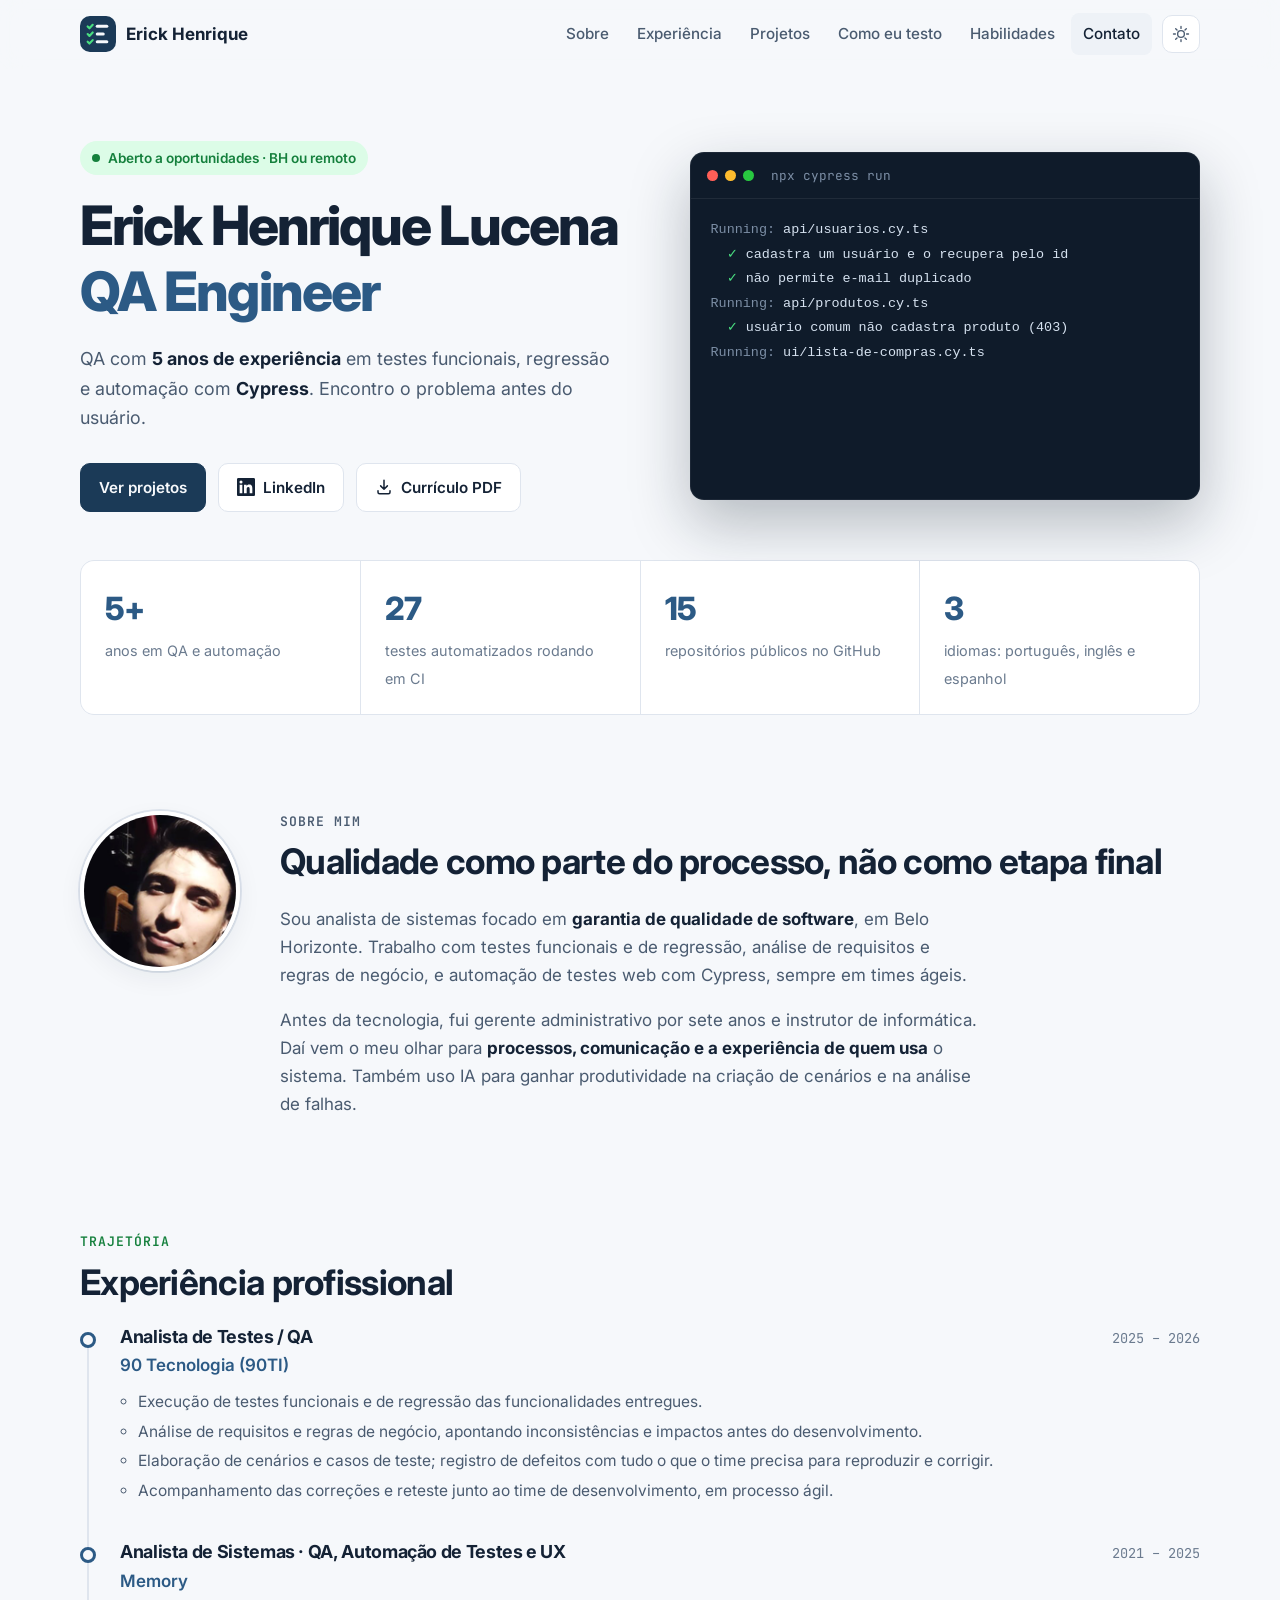
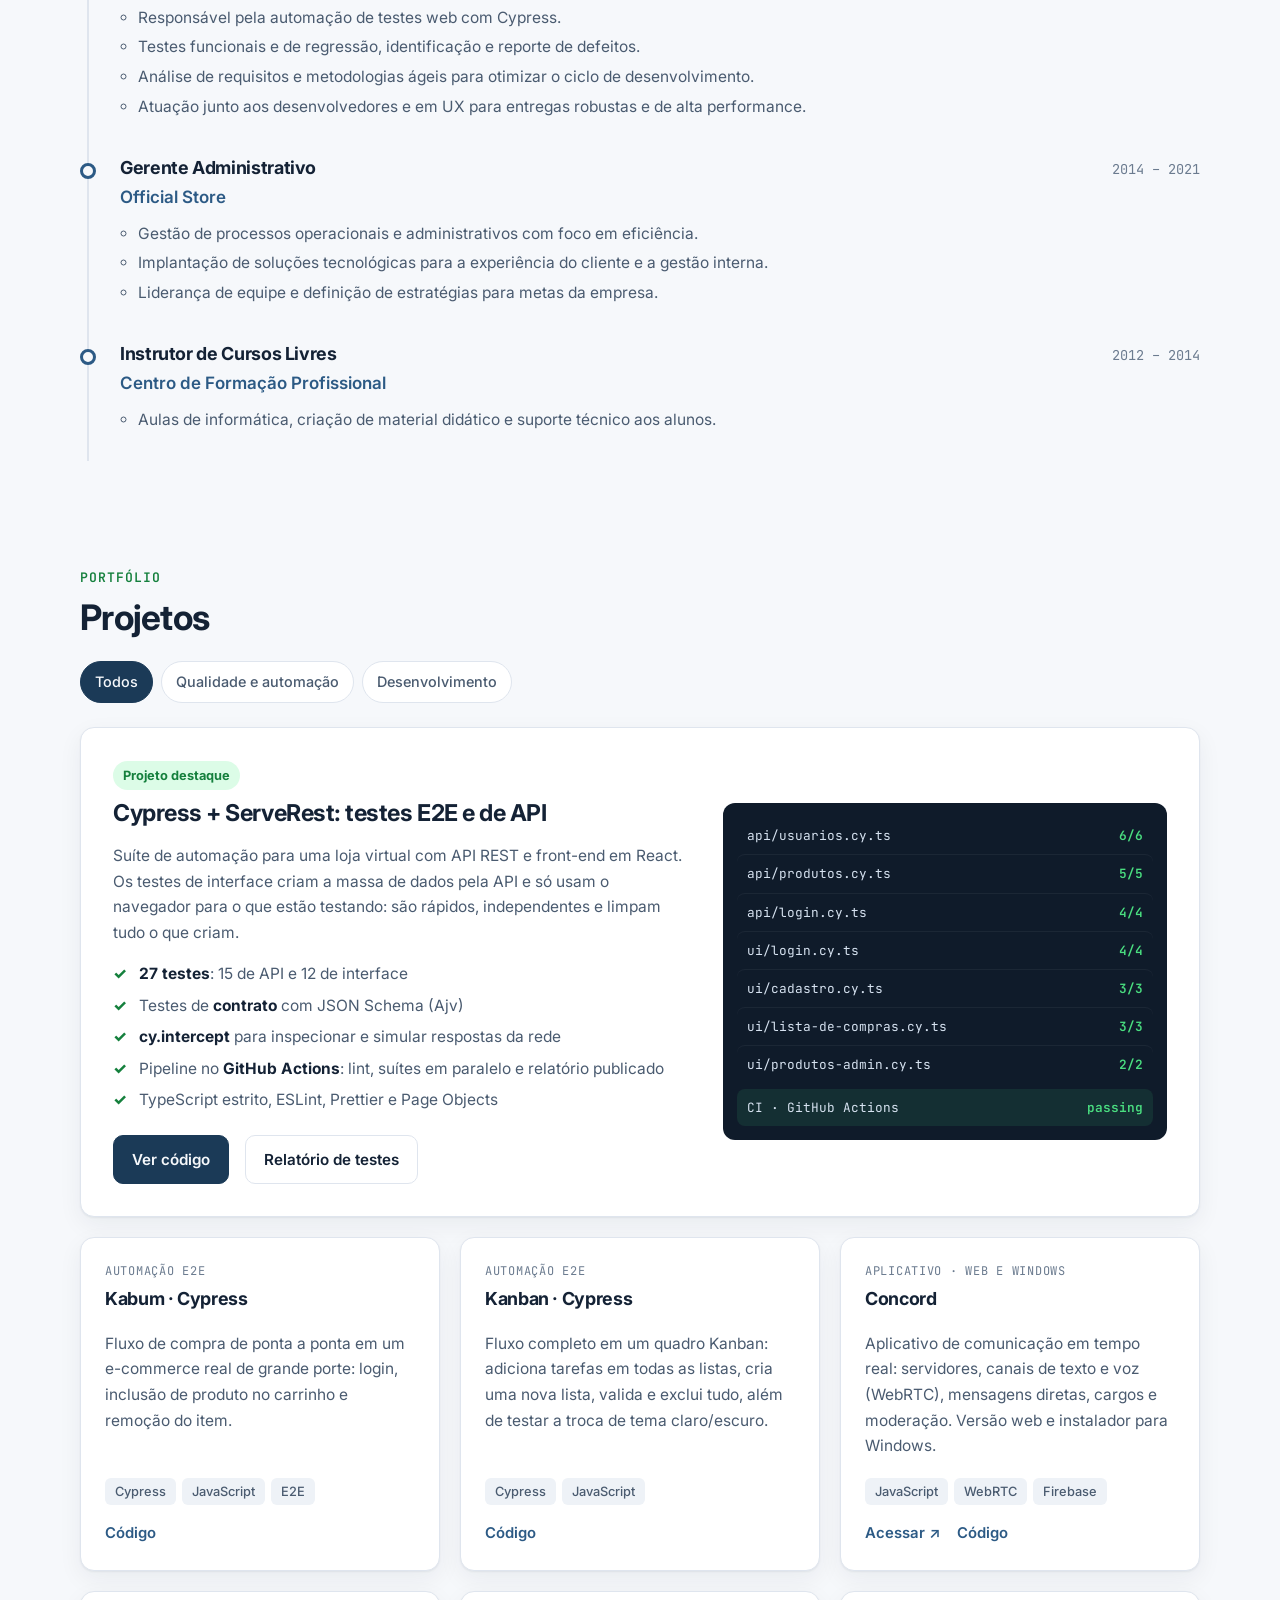
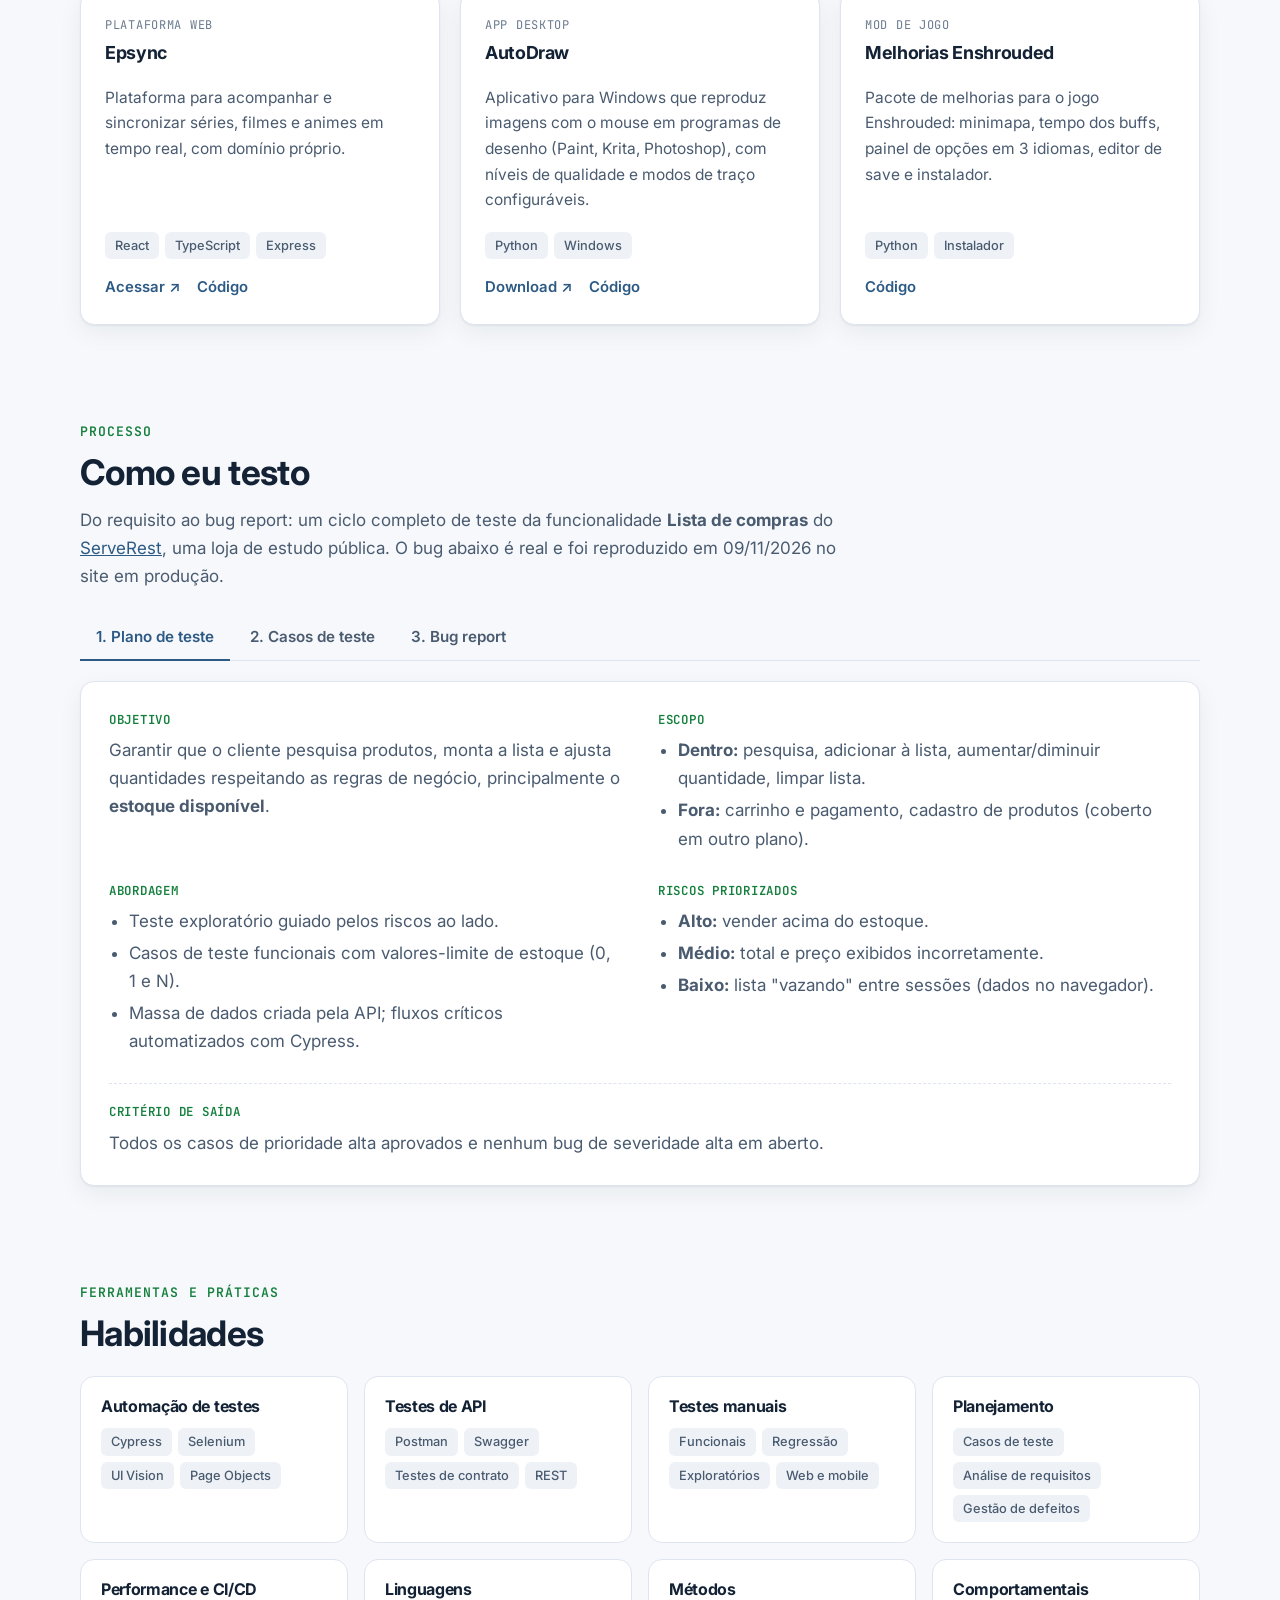
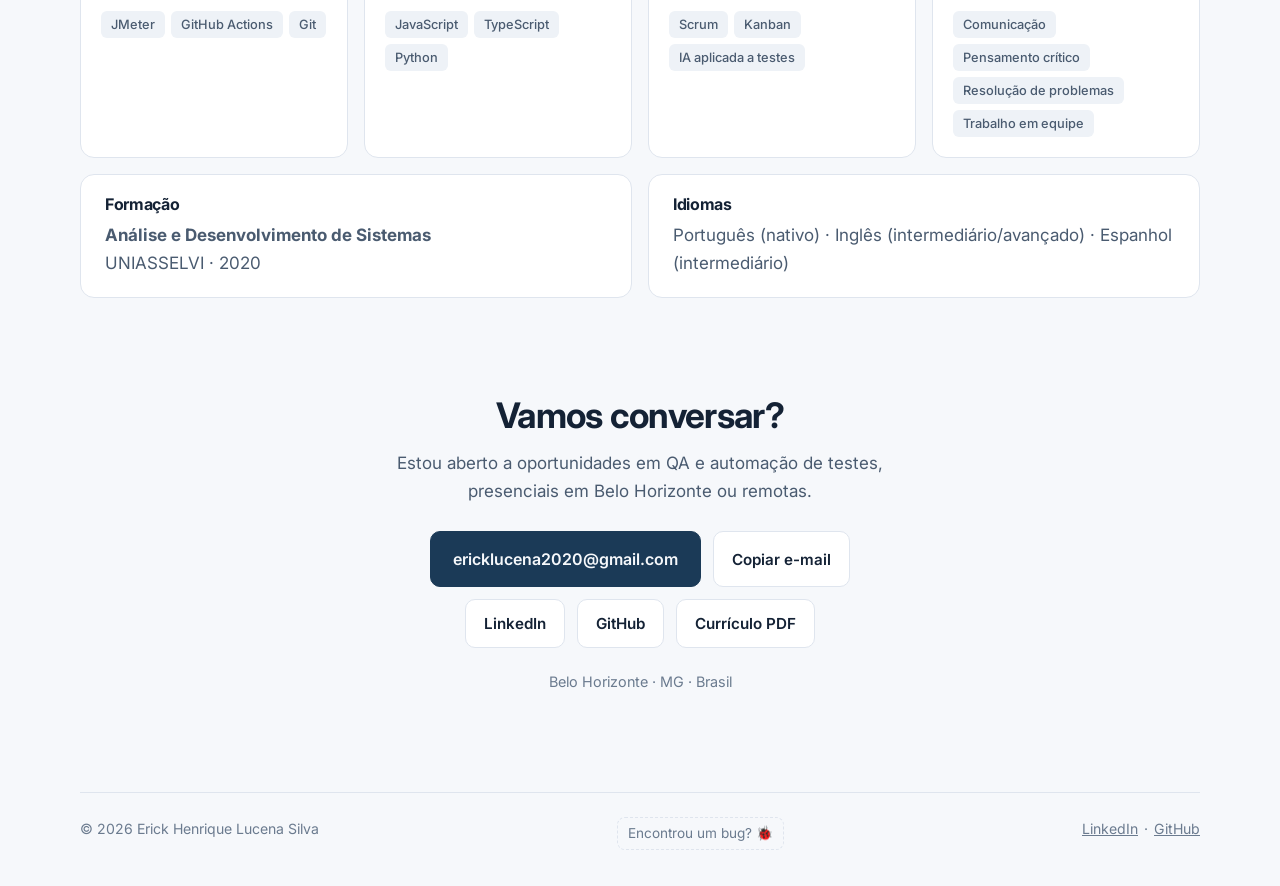
==== commit 46da0edb: "Novo logo: checklist que forma a letra E" ====
--- a/index.html
+++ b/index.html
@@ -46,7 +46,7 @@
     <header class="topo">
       <nav class="nav container" aria-label="Principal">
         <a class="marca" href="#inicio" aria-label="Início">
-          <span class="marca-icone" aria-hidden="true">EH</span>
+          <svg class="marca-icone" viewBox="0 0 40 40" aria-hidden="true"><rect class="logo-fundo" width="40" height="40" rx="11"/><g class="logo-check" fill="none" stroke-width="2.4" stroke-linecap="round" stroke-linejoin="round"><path d="m8.5 11.6 2 2 3.6-3.8"/><path d="m8.5 20.1 2 2 3.6-3.8"/><path d="m8.5 28.6 2 2 3.6-3.8"/></g><g class="logo-linha"><rect x="17.5" y="9.6" width="14" height="3.4" rx="1.7"/><rect x="17.5" y="18.3" width="10" height="3.4" rx="1.7"/><rect x="17.5" y="27" width="14" height="3.4" rx="1.7"/></g></svg>
           <span class="marca-nome">Erick Henrique</span>
         </a>
         <button class="menu-botao" aria-expanded="false" aria-controls="menu" aria-label="Abrir menu">
--- a/styles.css
+++ b/styles.css
@@ -11,6 +11,7 @@
   --marca-2: #2c5a85;
   --acento: #15803d; /* verde "teste passou" */
   --acento-suave: #dcfce7;
+  --logo-check: #4ade80;
   --erro: #b91c1c;
   --erro-suave: #fee2e2;
   --aviso: #a16207;
@@ -38,6 +39,7 @@
     --marca-2: #a9cbf0;
     --acento: #4ade80;
     --acento-suave: rgb(74 222 128 / 0.12);
+    --logo-check: #166534;
     --erro: #f87171;
     --erro-suave: rgb(248 113 113 / 0.14);
     --aviso: #fbbf24;
@@ -60,6 +62,7 @@
   --marca-2: #a9cbf0;
   --acento: #4ade80;
   --acento-suave: rgb(74 222 128 / 0.12);
+  --logo-check: #166534;
   --erro: #f87171;
   --erro-suave: rgb(248 113 113 / 0.14);
   --aviso: #fbbf24;
@@ -183,15 +186,18 @@
 }
 
 .marca-icone {
-  display: grid;
-  place-items: center;
   width: 36px;
   height: 36px;
-  border-radius: 10px;
-  background: var(--marca);
-  color: var(--bg);
-  font-size: 0.85rem;
-  letter-spacing: 0.02em;
+  flex: none;
+}
+.logo-fundo {
+  fill: var(--marca);
+}
+.logo-linha {
+  fill: var(--bg);
+}
+.logo-check {
+  stroke: var(--logo-check);
 }
 
 .menu {
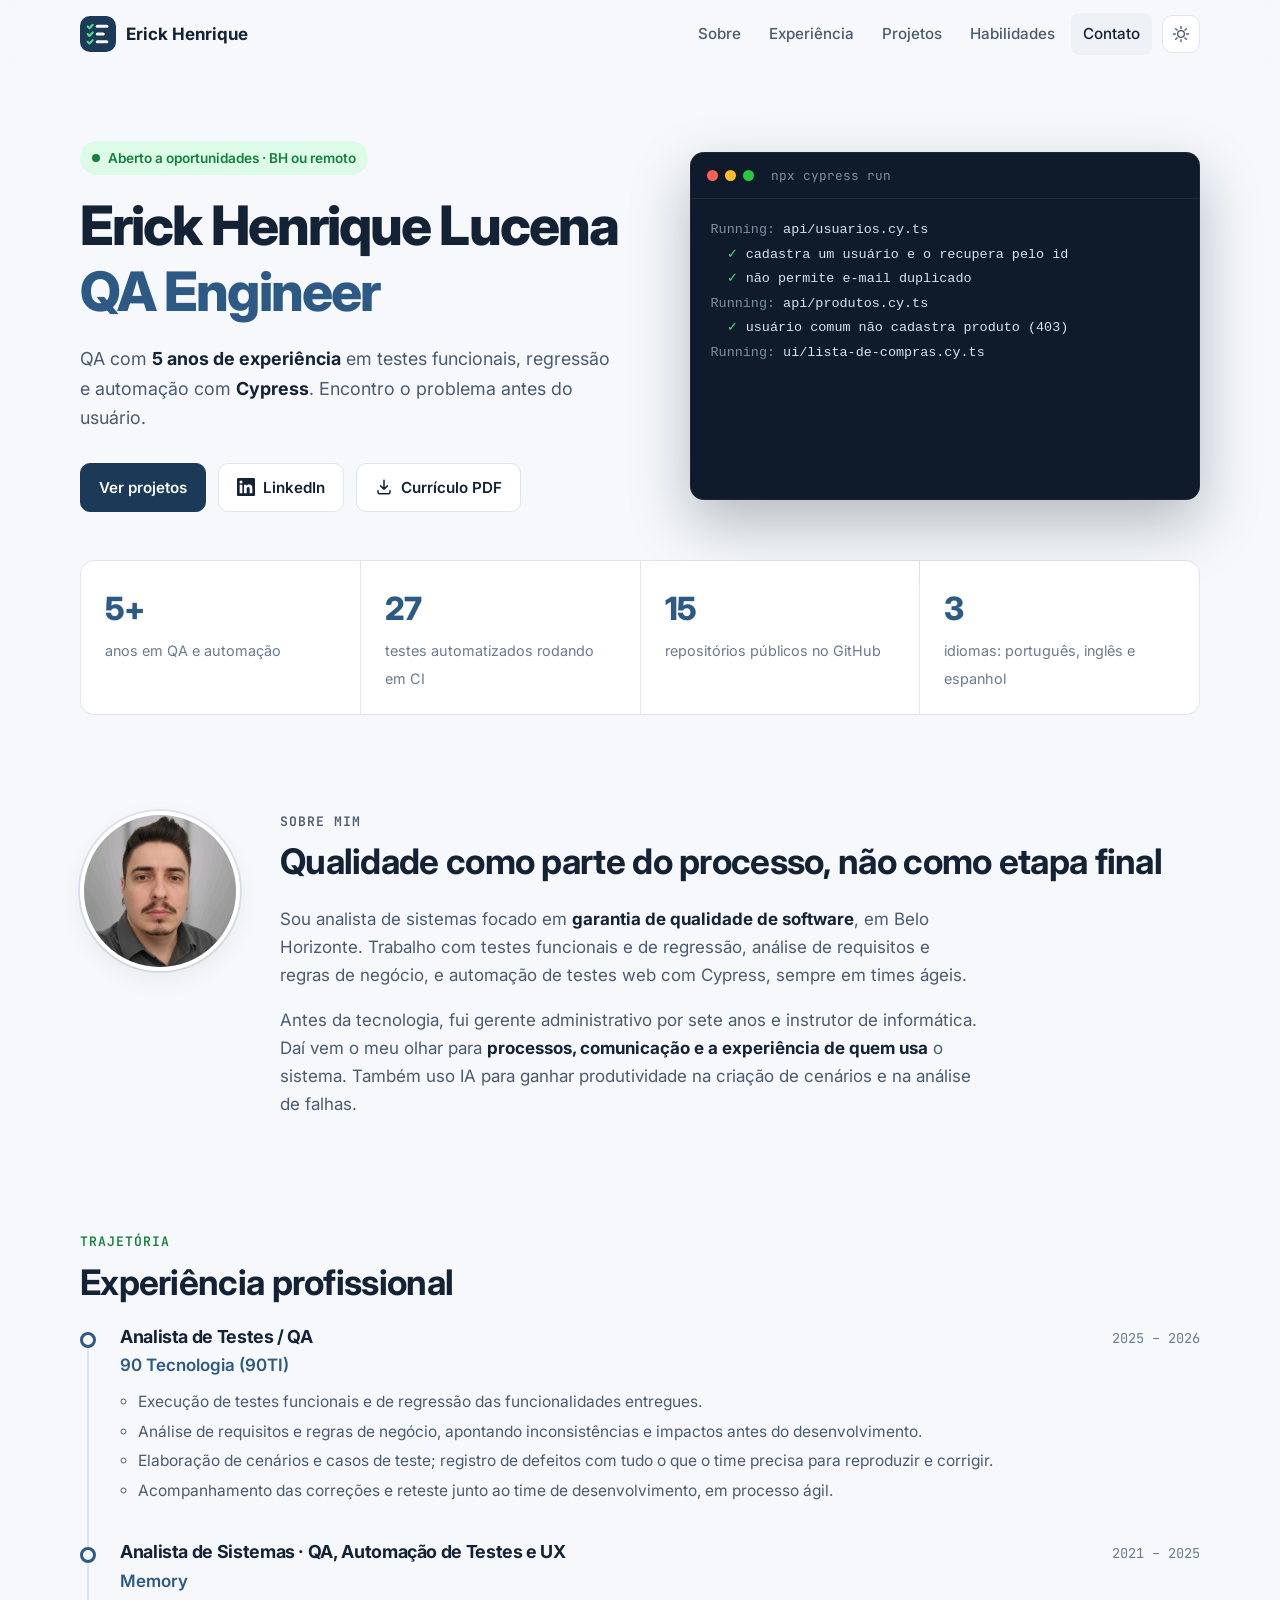
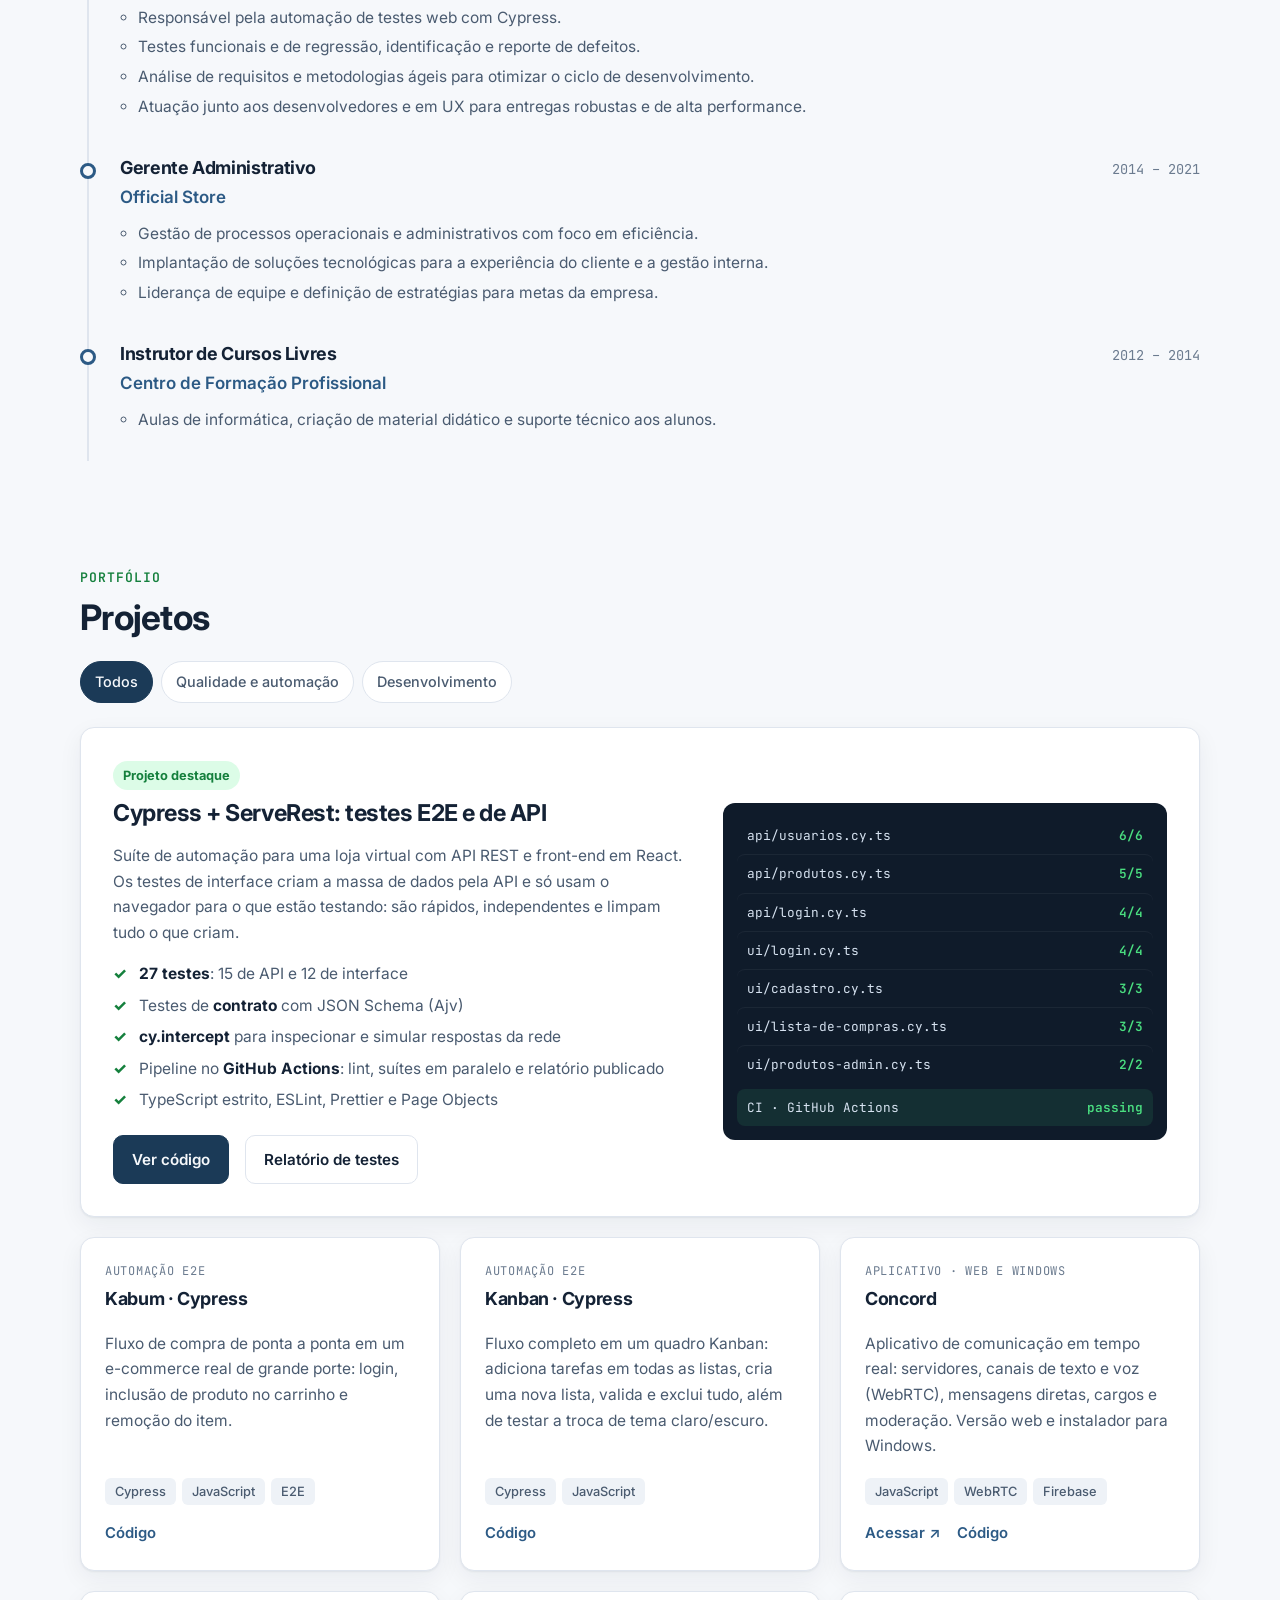
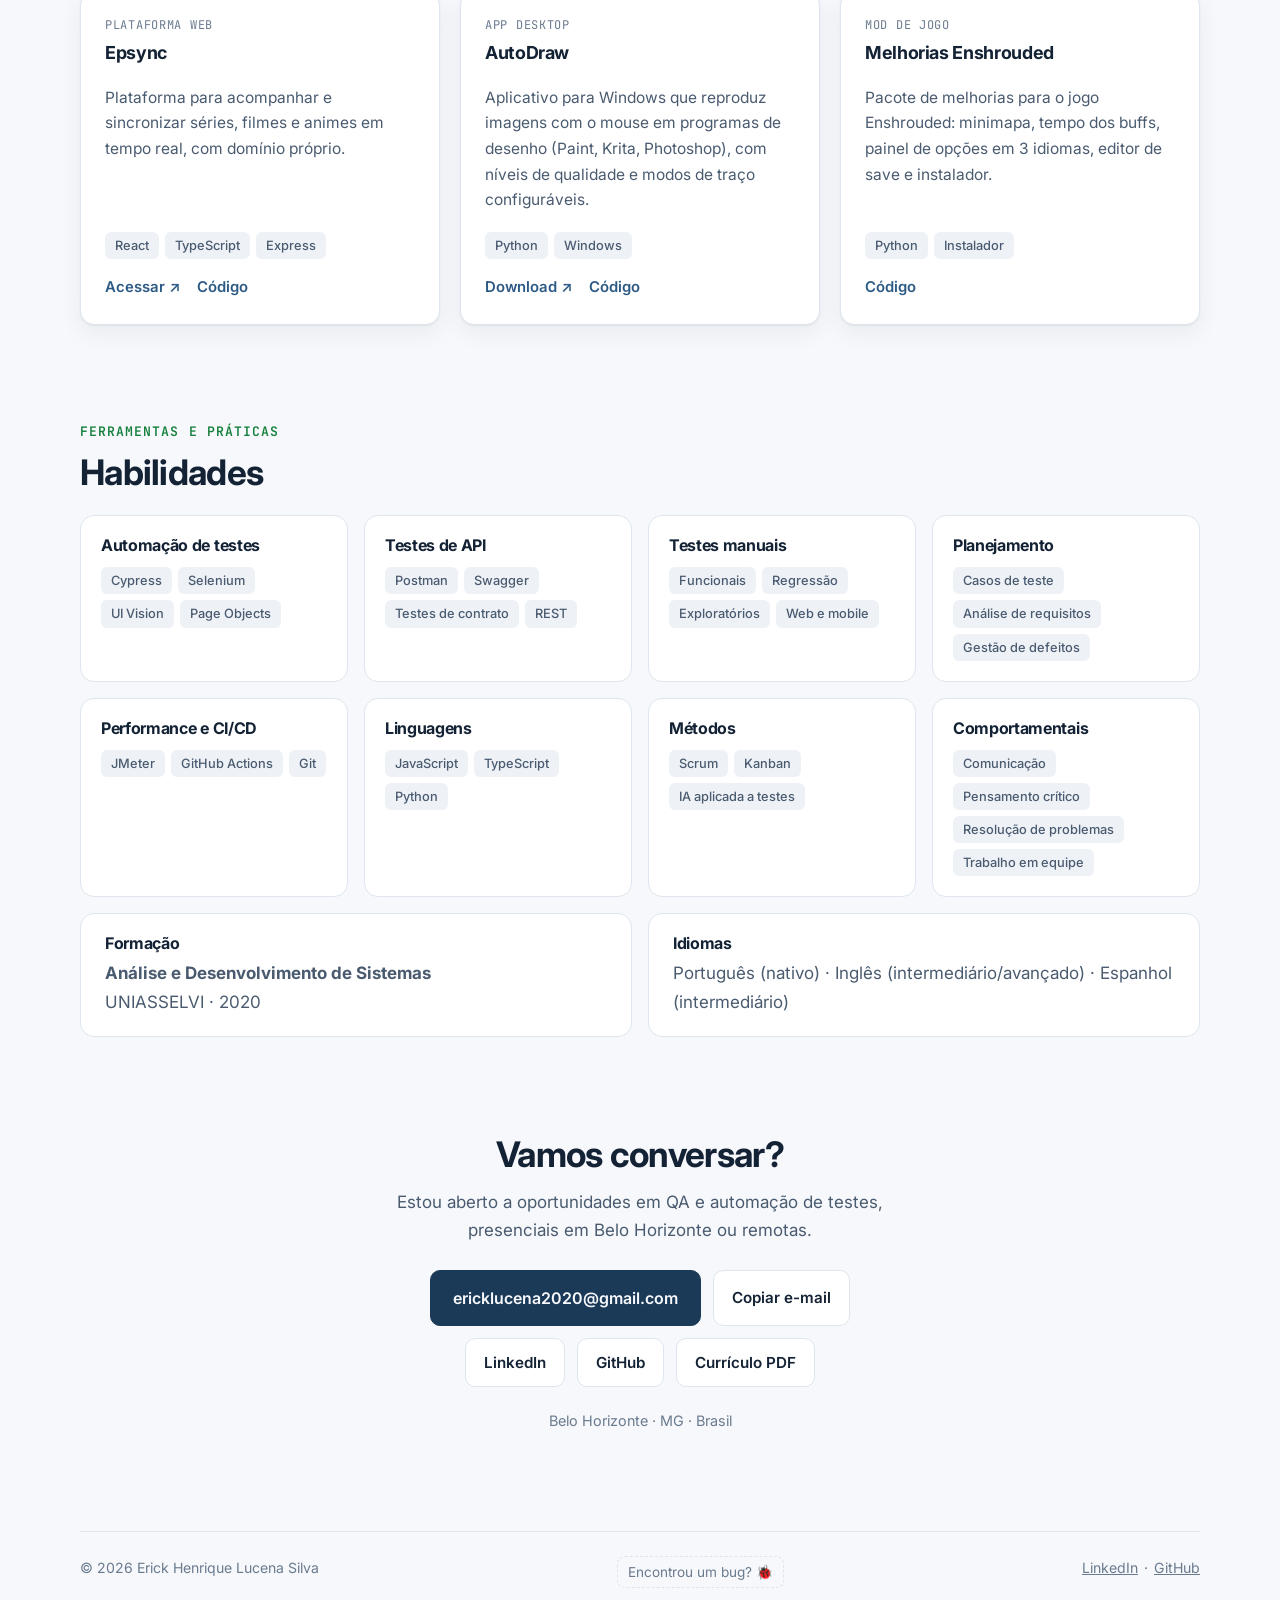
==== commit 3b8f0f84: "Foto nova e remoção da seção Como eu testo" ====
--- a/index.html
+++ b/index.html
@@ -16,7 +16,7 @@
     <meta property="og:title" content="Erick Henrique Lucena · QA Engineer" />
     <meta
       property="og:description"
-      content="5 anos em testes funcionais, regressão e automação. Projetos, ciclo de teste documentado e bug report real."
+      content="5 anos em testes funcionais, regressão e automação com Cypress. Projetos e experiência."
     />
     <meta property="og:image" content="https://ericklucenaa.github.io/assets/og-image.png" />
     <meta property="og:image:width" content="1200" />
@@ -56,7 +56,6 @@
           <li><a href="#sobre">Sobre</a></li>
           <li><a href="#experiencia">Experiência</a></li>
           <li><a href="#projetos">Projetos</a></li>
-          <li><a href="#como-testo">Como eu testo</a></li>
           <li><a href="#habilidades">Habilidades</a></li>
           <li><a href="#contato">Contato</a></li>
           <li>
@@ -310,125 +309,6 @@
         </div>
       </section>
 
-      <!-- ============ COMO EU TESTO ============ -->
-      <section class="secao container" id="como-testo">
-        <p class="rotulo">Processo</p>
-        <h2>Como eu testo</h2>
-        <p class="intro-secao">
-          Do requisito ao bug report: um ciclo completo de teste da funcionalidade
-          <strong>Lista de compras</strong> do
-          <a href="https://front.serverest.dev" target="_blank" rel="noopener">ServeRest</a>, uma loja de
-          estudo pública. O bug abaixo é real e foi reproduzido em 09/11/2026 no site em produção.
-        </p>
-
-        <div class="abas" role="tablist" aria-label="Artefatos de teste">
-          <button class="aba ativo" role="tab" aria-selected="true" aria-controls="painel-plano" id="aba-plano">1. Plano de teste</button>
-          <button class="aba" role="tab" aria-selected="false" aria-controls="painel-casos" id="aba-casos" tabindex="-1">2. Casos de teste</button>
-          <button class="aba" role="tab" aria-selected="false" aria-controls="painel-bug" id="aba-bug" tabindex="-1">3. Bug report</button>
-        </div>
-
-        <div class="painel" role="tabpanel" id="painel-plano" aria-labelledby="aba-plano">
-          <div class="plano">
-            <div>
-              <p class="mini-rotulo">Objetivo</p>
-              <p>Garantir que o cliente pesquisa produtos, monta a lista e ajusta quantidades respeitando as regras de negócio, principalmente o <strong>estoque disponível</strong>.</p>
-            </div>
-            <div>
-              <p class="mini-rotulo">Escopo</p>
-              <ul>
-                <li><b>Dentro:</b> pesquisa, adicionar à lista, aumentar/diminuir quantidade, limpar lista.</li>
-                <li><b>Fora:</b> carrinho e pagamento, cadastro de produtos (coberto em outro plano).</li>
-              </ul>
-            </div>
-            <div>
-              <p class="mini-rotulo">Abordagem</p>
-              <ul>
-                <li>Teste exploratório guiado pelos riscos ao lado.</li>
-                <li>Casos de teste funcionais com valores-limite de estoque (0, 1 e N).</li>
-                <li>Massa de dados criada pela API; fluxos críticos automatizados com Cypress.</li>
-              </ul>
-            </div>
-            <div>
-              <p class="mini-rotulo">Riscos priorizados</p>
-              <ul>
-                <li><b>Alto:</b> vender acima do estoque.</li>
-                <li><b>Médio:</b> total e preço exibidos incorretamente.</li>
-                <li><b>Baixo:</b> lista "vazando" entre sessões (dados no navegador).</li>
-              </ul>
-            </div>
-            <div class="plano-largo">
-              <p class="mini-rotulo">Critério de saída</p>
-              <p>Todos os casos de prioridade alta aprovados e nenhum bug de severidade alta em aberto.</p>
-            </div>
-          </div>
-        </div>
-
-        <div class="painel" role="tabpanel" id="painel-casos" aria-labelledby="aba-casos" hidden>
-          <div class="tabela-rolagem">
-            <table class="casos">
-              <thead>
-                <tr><th>ID</th><th>Cenário</th><th>Pré-condição</th><th>Resultado esperado</th><th>Status</th></tr>
-              </thead>
-              <tbody>
-                <tr>
-                  <td>CT01</td><td>Adicionar produto disponível à lista</td><td>Estoque ≥ 1</td>
-                  <td>Abre a lista com "Total: 1"</td><td><span class="st ok">✔ Aprovado</span><small>automatizado</small></td>
-                </tr>
-                <tr>
-                  <td>CT02</td><td>Aumentar quantidade dentro do estoque</td><td>Estoque = 5</td>
-                  <td>"+" muda para "Total: 2"</td><td><span class="st ok">✔ Aprovado</span><small>automatizado</small></td>
-                </tr>
-                <tr>
-                  <td>CT03</td><td>Limitar quantidade ao estoque</td><td>Estoque = 1</td>
-                  <td>"+" não passa de 1 e avisa o cliente</td><td><span class="st falha">✖ Reprovado</span><small>BUG-01</small></td>
-                </tr>
-                <tr>
-                  <td>CT04</td><td>Bloquear produto sem estoque</td><td>Estoque = 0</td>
-                  <td>Não permite adicionar; mostra "indisponível"</td><td><span class="st falha">✖ Reprovado</span><small>BUG-01</small></td>
-                </tr>
-                <tr>
-                  <td>CT05</td><td>Limpar lista</td><td>Lista com itens</td>
-                  <td>Mostra "Seu carrinho está vazio"</td><td><span class="st ok">✔ Aprovado</span><small>automatizado</small></td>
-                </tr>
-                <tr>
-                  <td>CT06</td><td>Exibir valor em reais</td><td>Item com preço ≥ R$ 1.000</td>
-                  <td>Formato "R$ 12.294,00"</td><td><span class="st aviso">! Melhoria</span><small>exibe "R$12294"</small></td>
-                </tr>
-              </tbody>
-            </table>
-          </div>
-        </div>
-
-        <div class="painel" role="tabpanel" id="painel-bug" aria-labelledby="aba-bug" hidden>
-          <div class="bug-report">
-            <div>
-              <p class="br-id">BUG-01 · <span class="sev">Severidade alta</span> · Prioridade alta</p>
-              <h3>Lista de compras permite quantidade acima do estoque, inclusive com estoque zerado</h3>
-              <dl class="br-campos">
-                <dt>Ambiente</dt><dd>front.serverest.dev · Chrome/Electron · 09/11/2026</dd>
-                <dt>Pré-condição</dt><dd>Usuário comum logado; produto com estoque = 1 (e outro com estoque = 0).</dd>
-                <dt>Passos</dt>
-                <dd>
-                  <ol>
-                    <li>Pesquisar o produto na loja.</li>
-                    <li>Clicar em "Adicionar a lista".</li>
-                    <li>Na Lista de Compras, clicar em "+" duas vezes.</li>
-                  </ol>
-                </dd>
-                <dt>Esperado</dt><dd>Quantidade limitada a 1, com aviso de estoque insuficiente. Produto com estoque 0 não pode ser adicionado.</dd>
-                <dt>Obtido</dt><dd>Lista mostra <b>"Total: 3"</b> para estoque 1. Produto com estoque 0 entra na lista com "Total: 1".</dd>
-                <dt>Causa provável</dt><dd>A rotina de adicionar incrementa a quantidade sem comparar com o campo <code>quantidade</code> (estoque) do produto.</dd>
-                <dt>Reprodução</dt><dd>100% · confirmado também por teste automatizado (Cypress).</dd>
-              </dl>
-            </div>
-            <figure class="br-evidencia">
-              <img src="assets/bug-evidencia-estoque.png" alt="Captura da Lista de Compras mostrando Total: 3 para um produto com estoque 1" width="570" height="650" loading="lazy" />
-              <figcaption>Evidência: estoque = 1, lista com "Total: 3"</figcaption>
-            </figure>
-          </div>
-        </div>
-      </section>
-
       <!-- ============ HABILIDADES ============ -->
       <section class="secao container" id="habilidades">
         <p class="rotulo">Ferramentas e práticas</p>
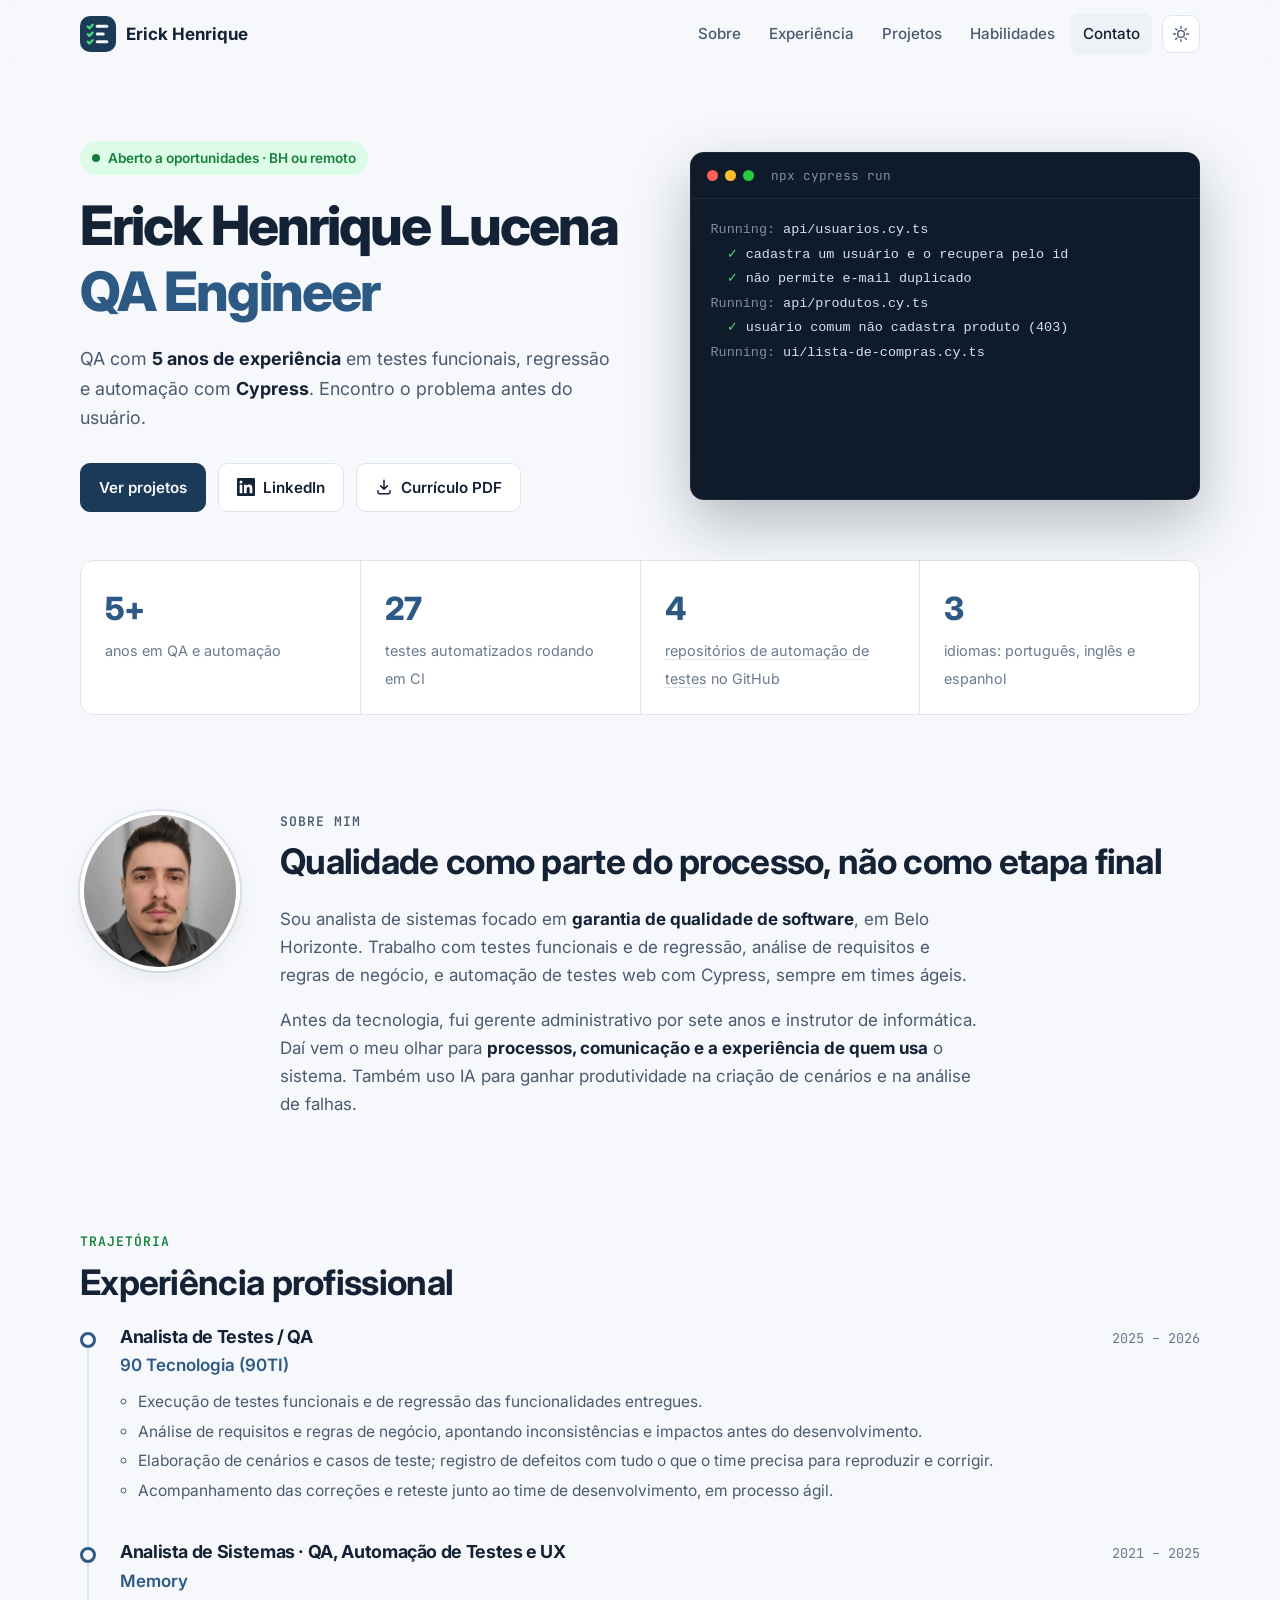
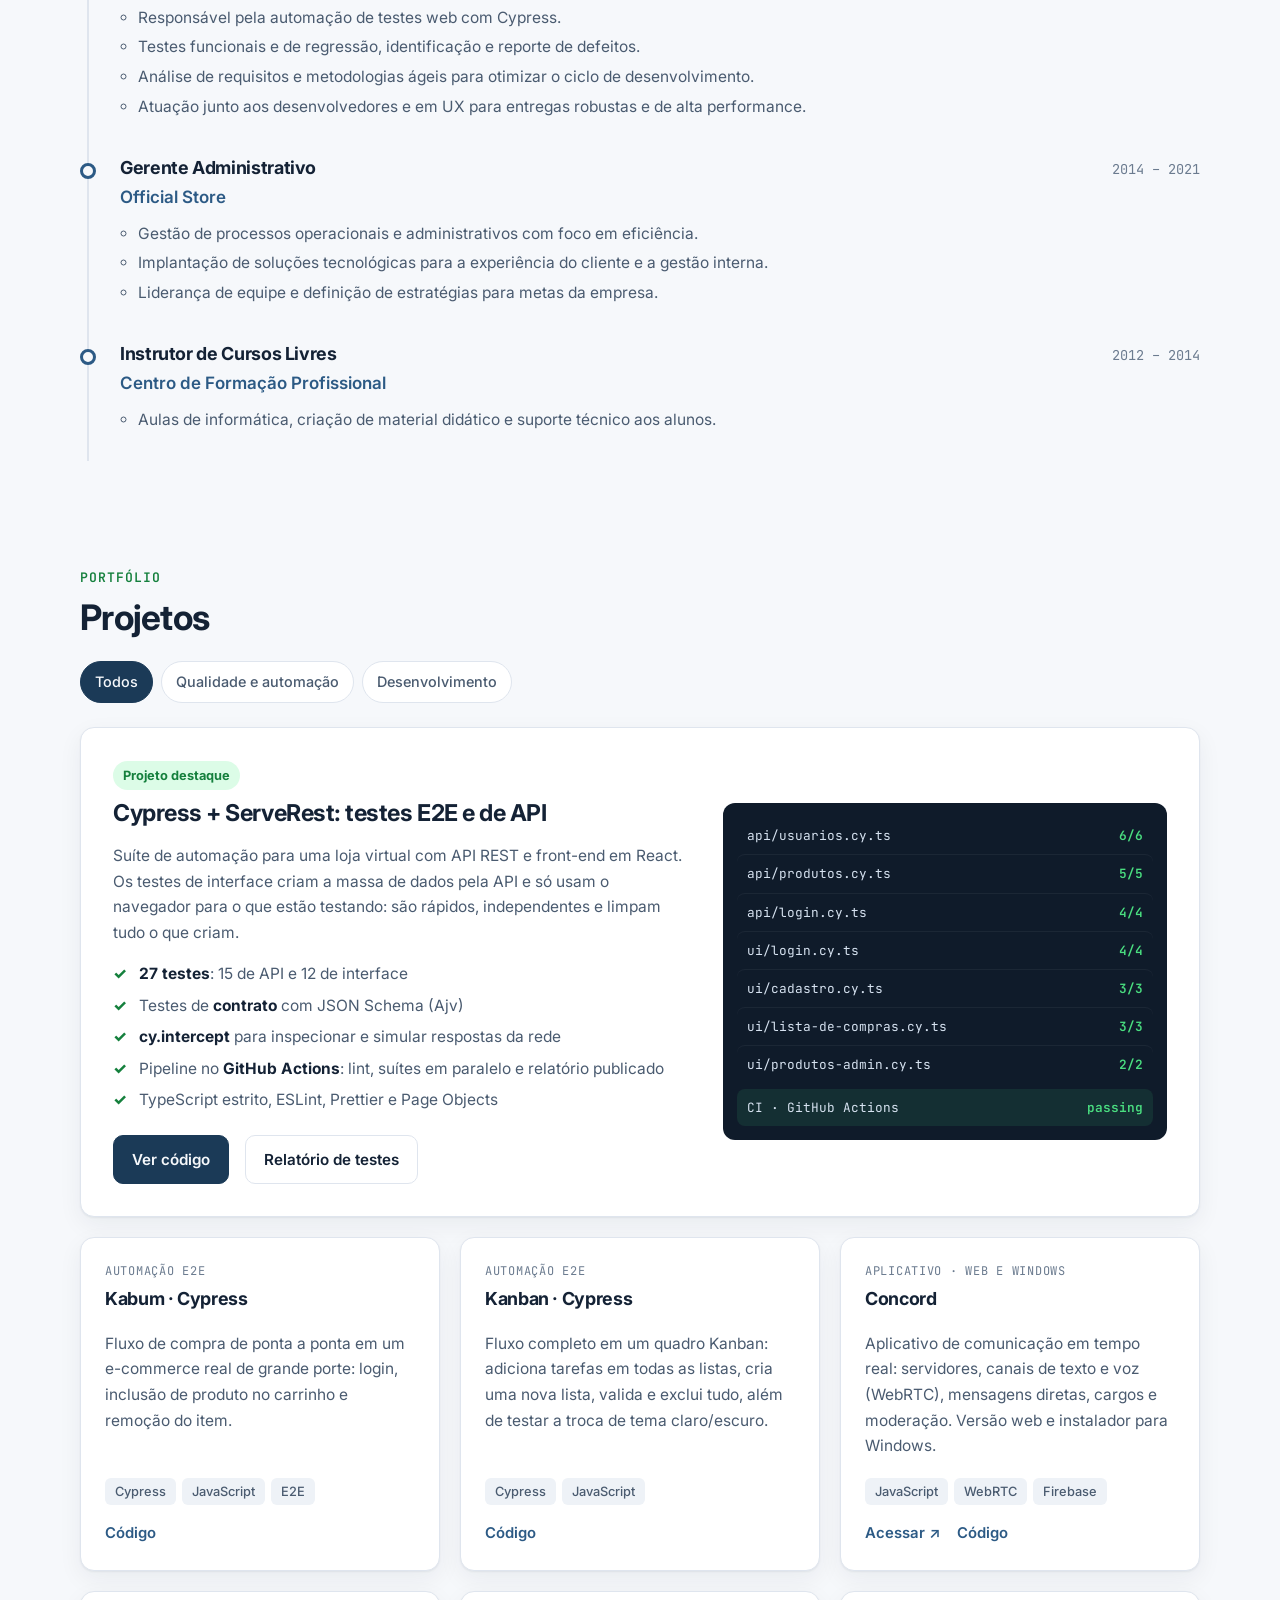
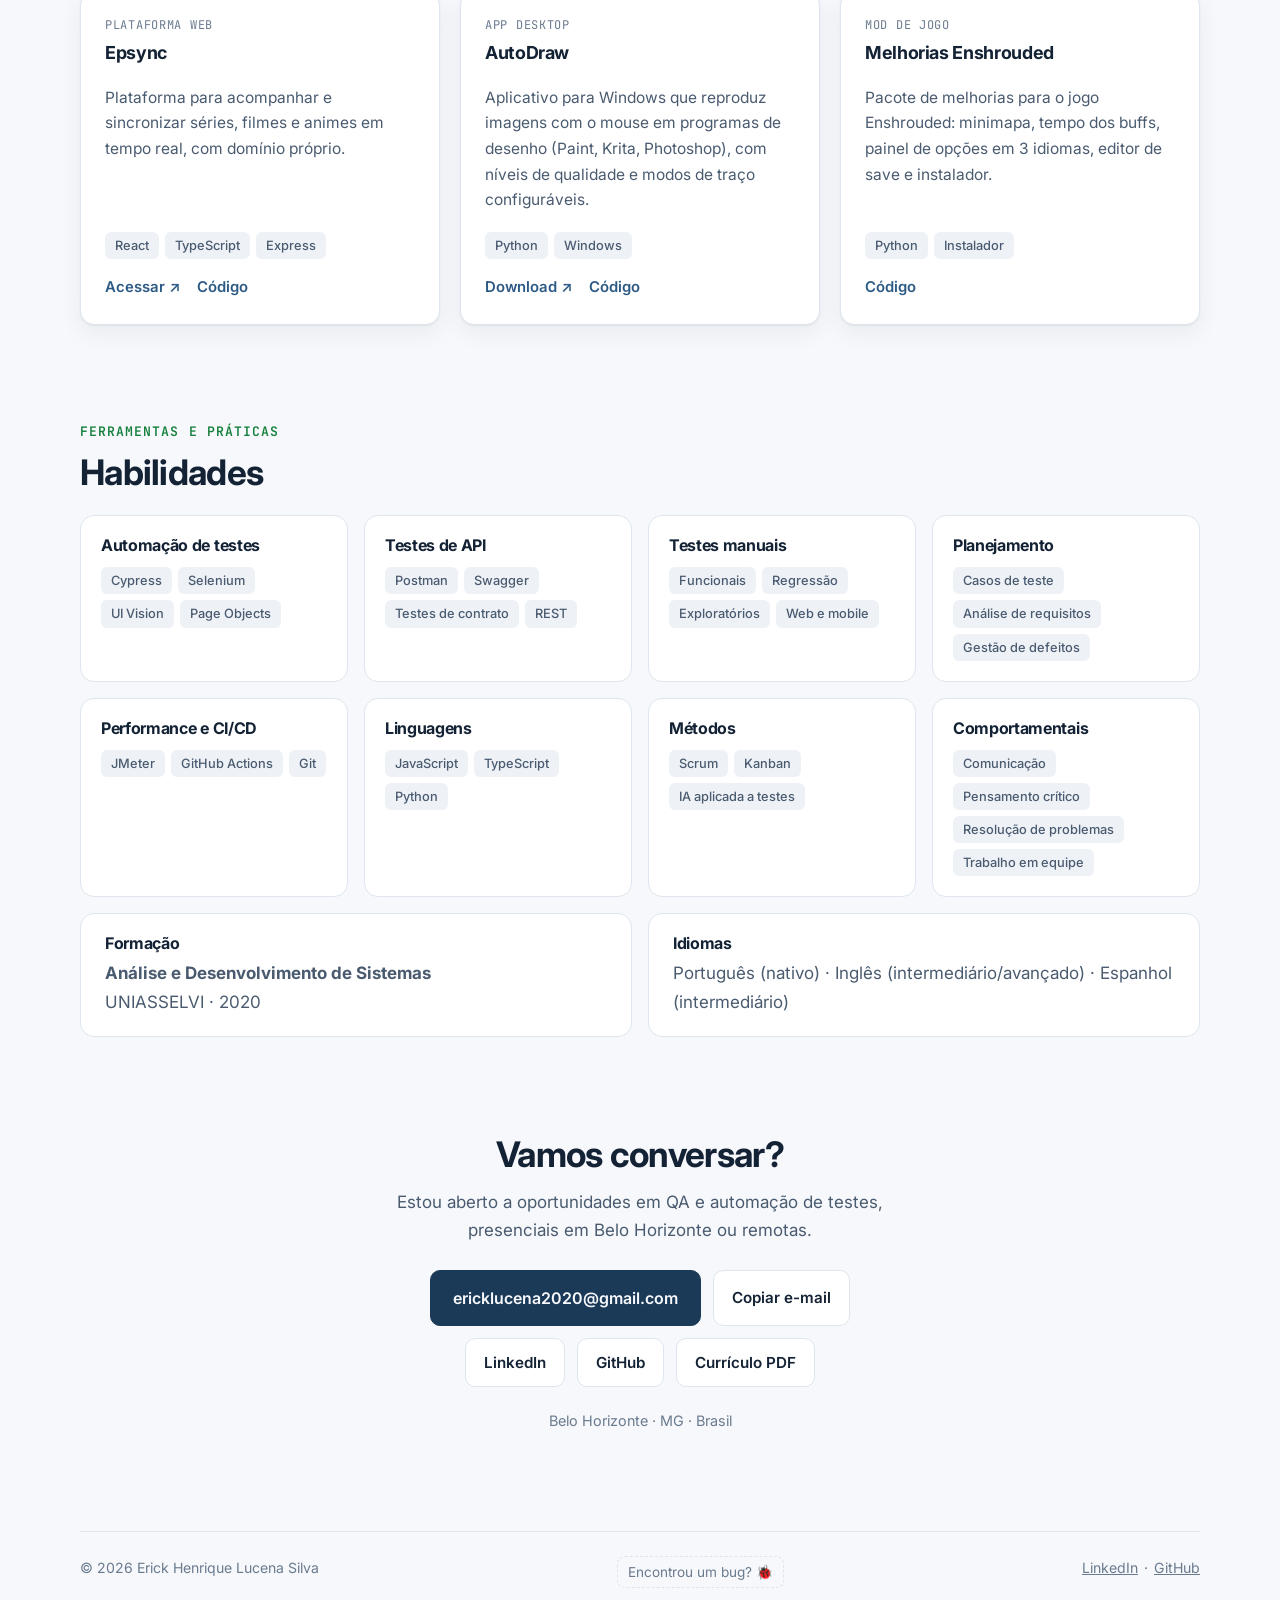
==== commit 7857deb4: "Destaque mostra os repositórios de automação de testes" ====
--- a/index.html
+++ b/index.html
@@ -117,7 +117,7 @@
       <section class="numeros container" aria-label="Destaques">
         <div><strong>5+</strong><span>anos em QA e automação</span></div>
         <div><strong>27</strong><span>testes automatizados rodando em CI</span></div>
-        <div><strong>15</strong><span>repositórios públicos no GitHub</span></div>
+        <div><strong>4</strong><span><a class="numeros-link" href="https://github.com/Ericklucenaa?tab=repositories&amp;q=cypress" target="_blank" rel="noopener">repositórios de automação de testes</a> no GitHub</span></div>
         <div><strong>3</strong><span>idiomas: português, inglês e espanhol</span></div>
       </section>
 
--- a/styles.css
+++ b/styles.css
@@ -1261,3 +1261,14 @@
     padding: 20px 16px;
   }
 }
+
+.numeros-link {
+  color: inherit;
+  text-decoration: underline;
+  text-decoration-color: var(--borda);
+  text-underline-offset: 3px;
+}
+.numeros-link:hover {
+  color: var(--marca-2);
+  text-decoration-color: currentColor;
+}
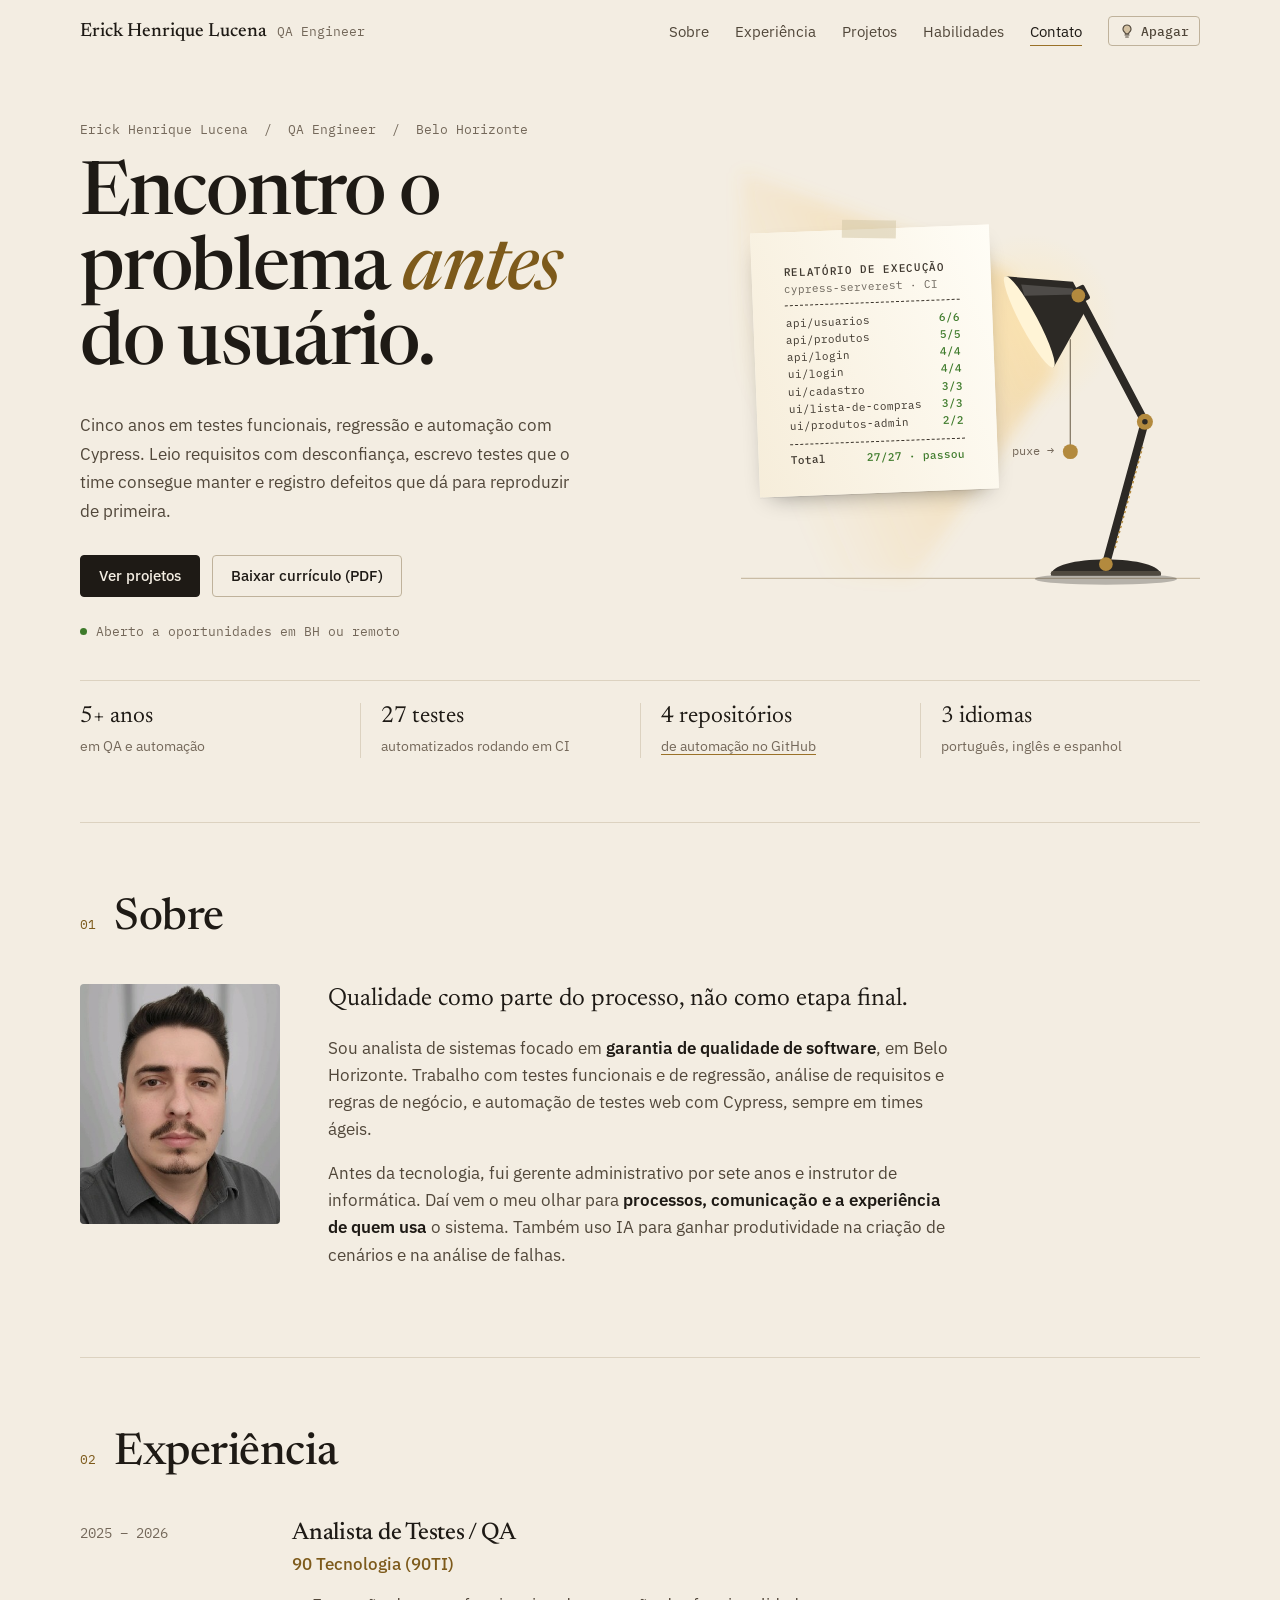
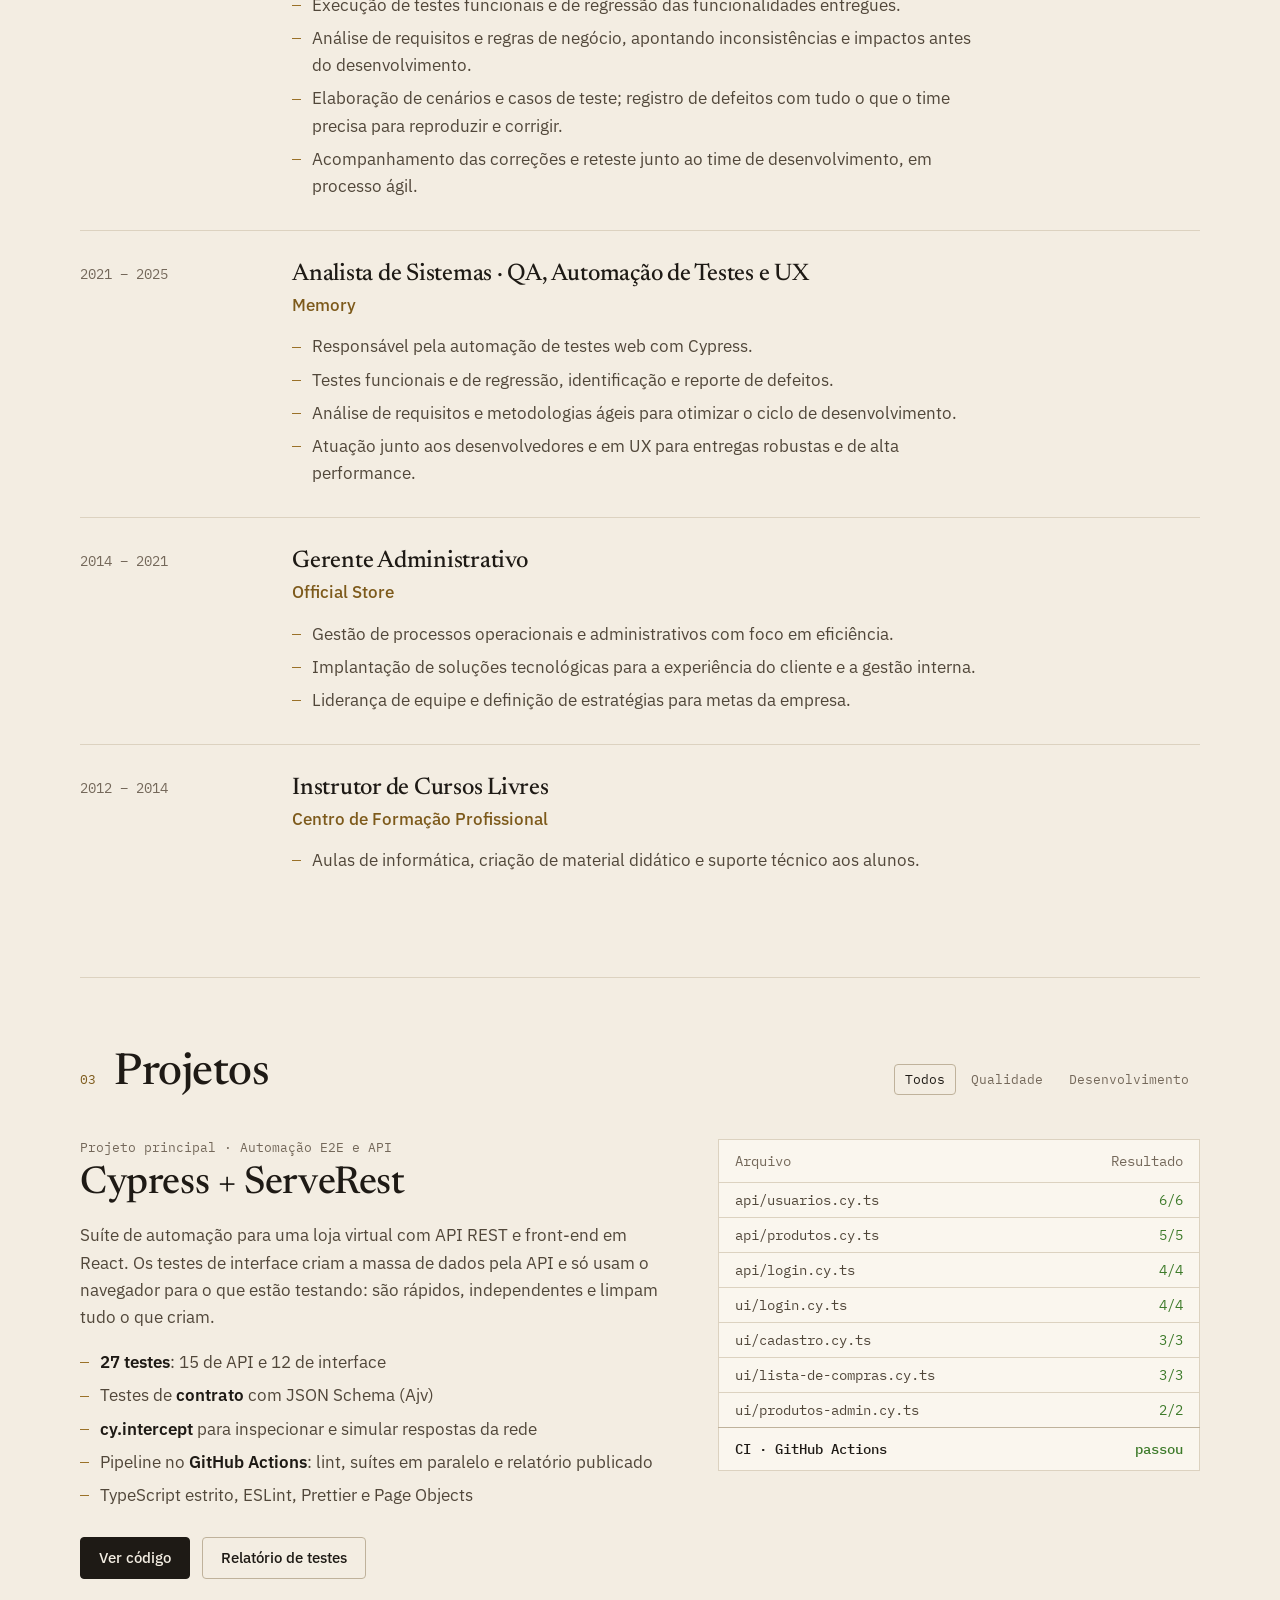
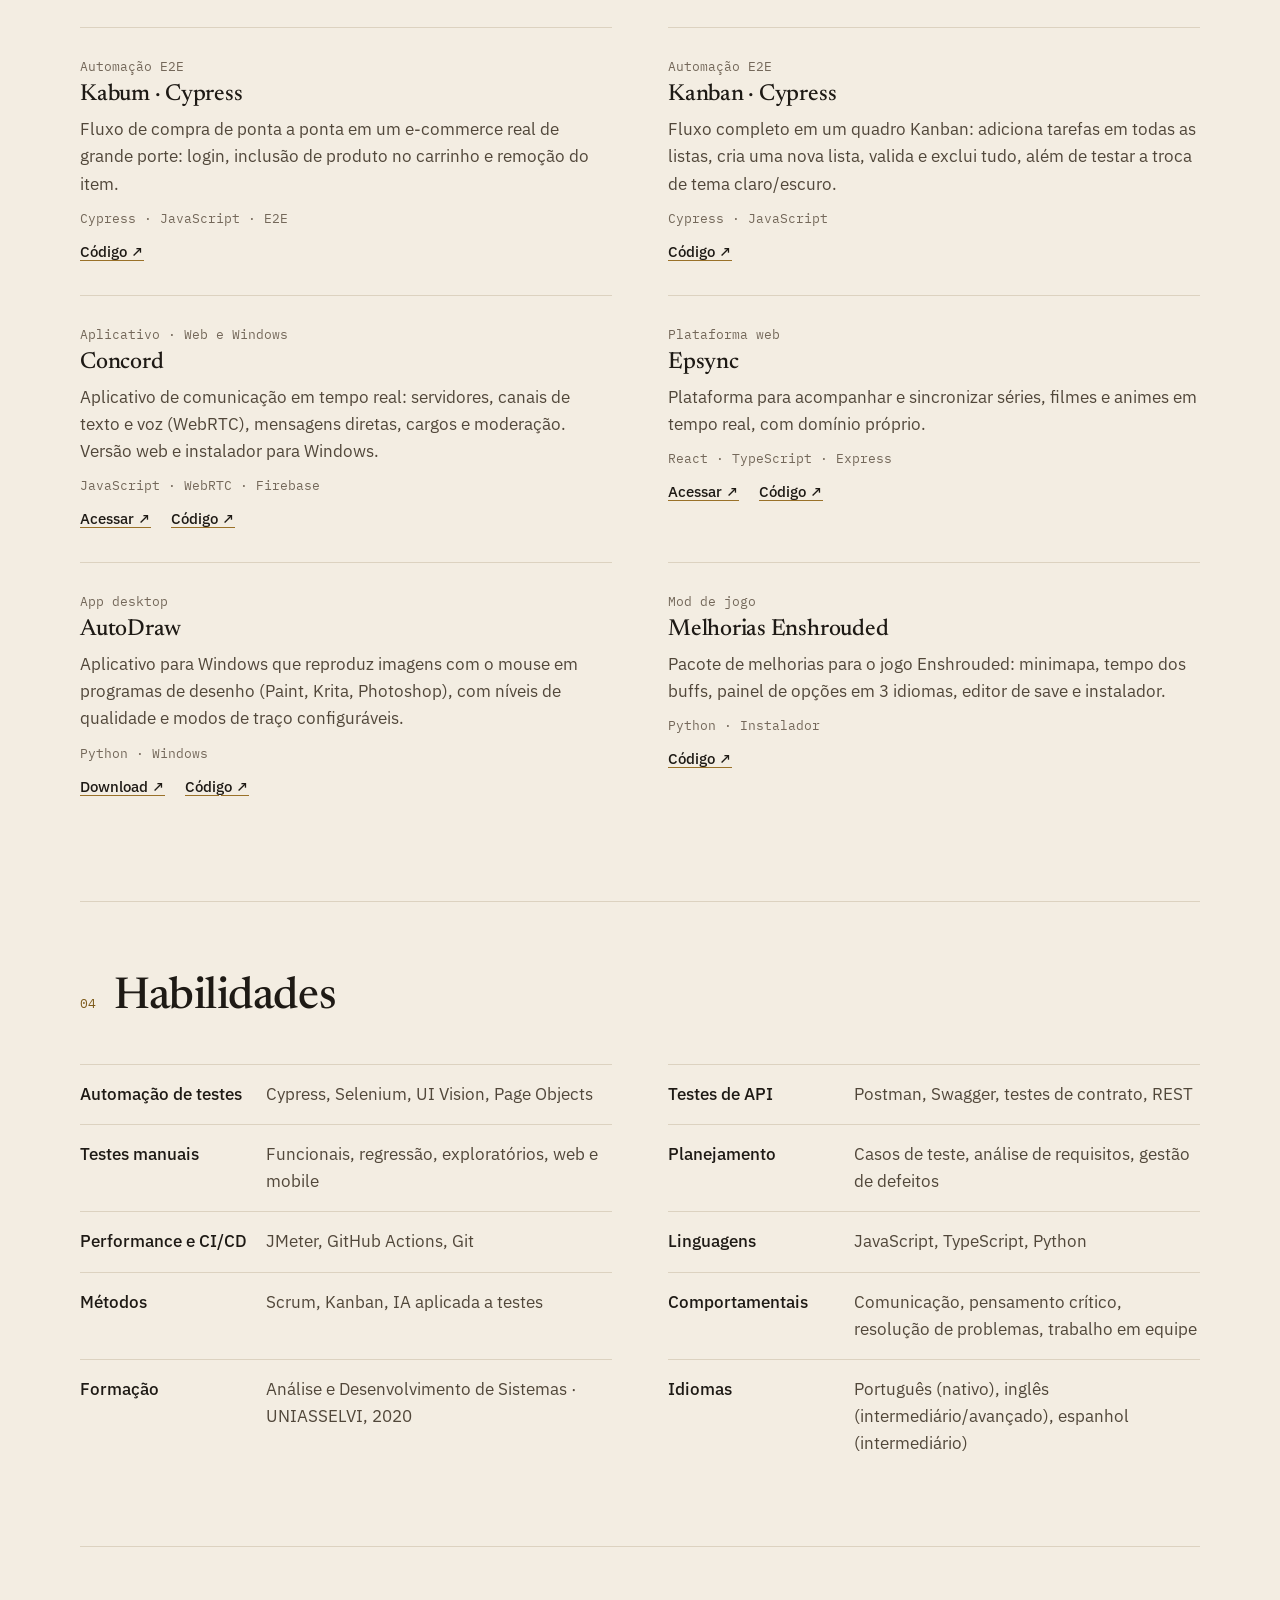
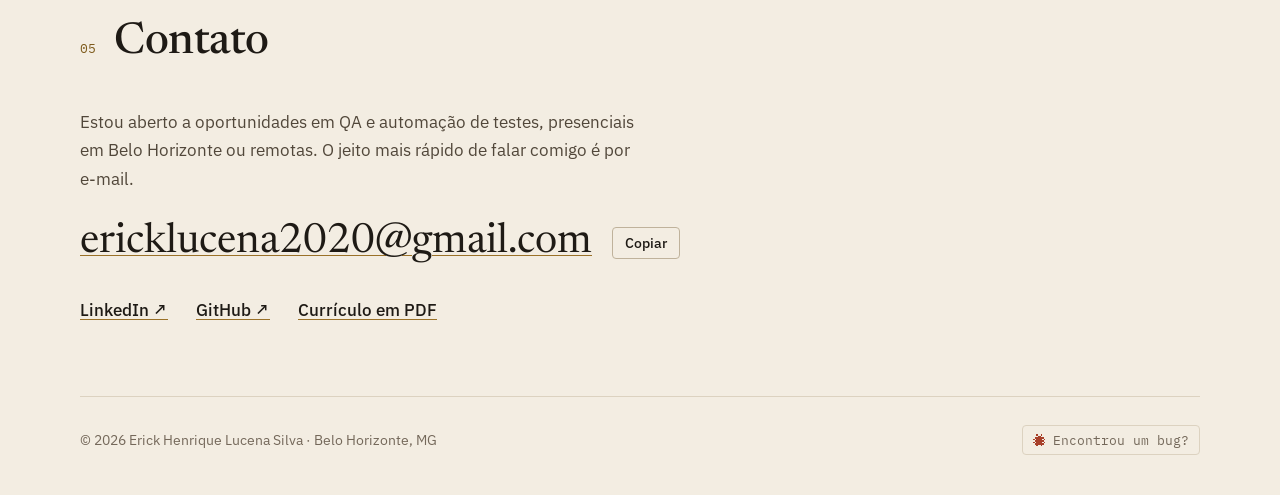
==== commit 81a987c6: "Reformulação visual: bancada de inspeção com luminária interativa - Puxar a cordinha da luminária ac" ====
--- a/index.html
+++ b/index.html
@@ -24,20 +24,26 @@
     <meta property="og:image:alt" content="Erick Henrique Lucena, QA Engineer" />
     <meta name="twitter:card" content="summary_large_image" />
     <meta name="twitter:image" content="https://ericklucenaa.github.io/assets/og-image.png" />
+    <meta name="theme-color" content="#15130f" />
     <link rel="icon" href="/assets/favicon.svg" type="image/svg+xml" />
     <link rel="preconnect" href="https://fonts.googleapis.com" />
     <link rel="preconnect" href="https://fonts.gstatic.com" crossorigin />
     <link
-      href="https://fonts.googleapis.com/css2?family=Inter:wght@400;500;600;700;800&family=JetBrains+Mono:wght@400;600&display=swap"
+      href="https://fonts.googleapis.com/css2?family=IBM+Plex+Mono:wght@400;500&family=IBM+Plex+Sans:wght@400;500;600&family=Newsreader:ital,opsz,wght@0,6..72,400;0,6..72,500;1,6..72,400&display=swap"
       rel="stylesheet"
     />
     <link rel="stylesheet" href="styles.css" />
     <script>
-      // aplica o tema salvo antes da pintura, para não piscar
-      try {
-        const t = localStorage.getItem('tema')
-        if (t) document.documentElement.dataset.theme = t
-      } catch (e) {}
+      // define a luz (tema) antes da pintura, para não piscar
+      ;(function () {
+        var t = null
+        try {
+          t = localStorage.getItem('tema')
+        } catch (e) {}
+        if (t !== 'light' && t !== 'dark')
+          t = window.matchMedia('(prefers-color-scheme: light)').matches ? 'light' : 'dark'
+        document.documentElement.dataset.theme = t
+      })()
     </script>
   </head>
   <body>
@@ -45,12 +51,12 @@
 
     <header class="topo">
       <nav class="nav container" aria-label="Principal">
-        <a class="marca" href="#inicio" aria-label="Início">
-          <svg class="marca-icone" viewBox="0 0 40 40" aria-hidden="true"><rect class="logo-fundo" width="40" height="40" rx="11"/><g class="logo-check" fill="none" stroke-width="2.4" stroke-linecap="round" stroke-linejoin="round"><path d="m8.5 11.6 2 2 3.6-3.8"/><path d="m8.5 20.1 2 2 3.6-3.8"/><path d="m8.5 28.6 2 2 3.6-3.8"/></g><g class="logo-linha"><rect x="17.5" y="9.6" width="14" height="3.4" rx="1.7"/><rect x="17.5" y="18.3" width="10" height="3.4" rx="1.7"/><rect x="17.5" y="27" width="14" height="3.4" rx="1.7"/></g></svg>
-          <span class="marca-nome">Erick Henrique</span>
+        <a class="marca" href="#inicio">
+          <span class="marca-nome">Erick Henrique Lucena</span>
+          <span class="marca-papel">QA Engineer</span>
         </a>
-        <button class="menu-botao" aria-expanded="false" aria-controls="menu" aria-label="Abrir menu">
-          <span></span><span></span>
+        <button class="menu-botao" type="button" aria-expanded="false" aria-controls="menu">
+          <span class="sr-only">Menu</span><span aria-hidden="true"></span><span aria-hidden="true"></span>
         </button>
         <ul class="menu" id="menu">
           <li><a href="#sobre">Sobre</a></li>
@@ -59,9 +65,9 @@
           <li><a href="#habilidades">Habilidades</a></li>
           <li><a href="#contato">Contato</a></li>
           <li>
-            <button class="tema" type="button" aria-label="Alternar tema claro/escuro">
-              <svg class="ic-sol" viewBox="0 0 24 24" aria-hidden="true"><circle cx="12" cy="12" r="4.5"/><path d="M12 2v2.5M12 19.5V22M2 12h2.5M19.5 12H22M4.9 4.9l1.8 1.8M17.3 17.3l1.8 1.8M4.9 19.1l1.8-1.8M17.3 6.7l1.8-1.8"/></svg>
-              <svg class="ic-lua" viewBox="0 0 24 24" aria-hidden="true"><path d="M20 14.5A8.5 8.5 0 0 1 9.5 4a8.5 8.5 0 1 0 10.5 10.5Z"/></svg>
+            <button class="interruptor" type="button" aria-pressed="false">
+              <svg viewBox="0 0 24 24" aria-hidden="true"><path d="M9 18h6M10 21h4M12 3a6 6 0 0 0-3.6 10.8c.6.5 1 1.2 1 2V16h5.2v-.2c0-.8.4-1.5 1-2A6 6 0 0 0 12 3Z"/></svg>
+              <span class="interruptor-texto">Acender</span>
             </button>
           </li>
         </ul>
@@ -69,65 +75,108 @@
     </header>
 
     <main id="conteudo">
-      <!-- ============ HERO ============ -->
-      <section class="hero container" id="inicio">
-        <div class="hero-texto">
-          <p class="selo"><span class="ponto" aria-hidden="true"></span> Aberto a oportunidades · BH ou remoto</p>
-          <h1>
-            Erick Henrique Lucena<br />
-            <span class="destaque">QA Engineer</span>
-          </h1>
-          <p class="hero-sub">
-            QA com <strong>5 anos de experiência</strong> em testes funcionais, regressão e automação com
-            <strong>Cypress</strong>. Encontro o problema antes do usuário.
+      <!-- ============ ABERTURA ============ -->
+      <section class="abertura container" id="inicio">
+        <div class="abertura-texto">
+          <p class="sobrelinha">Erick Henrique Lucena &nbsp;/&nbsp; QA Engineer &nbsp;/&nbsp; Belo Horizonte</p>
+          <h1>Encontro o problema <em>antes</em> do usuário.</h1>
+          <p class="abertura-sub">
+            Cinco anos em testes funcionais, regressão e automação com Cypress. Leio requisitos com
+            desconfiança, escrevo testes que o time consegue manter e registro defeitos que dá para
+            reproduzir de primeira.
           </p>
           <div class="acoes">
             <a class="botao primario" href="#projetos">Ver projetos</a>
-            <a class="botao" href="https://www.linkedin.com/in/erick-lucena-b0a96a1b9/" target="_blank" rel="noopener">
-              <svg viewBox="0 0 24 24" aria-hidden="true" class="ic"><path d="M20.45 20.45h-3.55v-5.57c0-1.33-.03-3.04-1.85-3.04-1.86 0-2.14 1.45-2.14 2.94v5.67H9.36V9h3.41v1.56h.05c.48-.9 1.64-1.85 3.37-1.85 3.6 0 4.27 2.37 4.27 5.46v6.28ZM5.34 7.43a2.06 2.06 0 1 1 0-4.12 2.06 2.06 0 0 1 0 4.12ZM7.12 20.45H3.56V9h3.56v11.45ZM22.22 0H1.77C.79 0 0 .77 0 1.72v20.56C0 23.23.79 24 1.77 24h20.45c.98 0 1.78-.77 1.78-1.72V1.72C24 .77 23.2 0 22.22 0Z"/></svg>
-              LinkedIn
-            </a>
-            <a class="botao" href="assets/Erick-Henrique-Lucena-Silva-Curriculo.pdf" download>
-              <svg viewBox="0 0 24 24" aria-hidden="true" class="ic ic-linha"><path d="M12 3v12m0 0-4.5-4.5M12 15l4.5-4.5M4 17v2a2 2 0 0 0 2 2h12a2 2 0 0 0 2-2v-2"/></svg>
-              Currículo PDF
-            </a>
+            <a class="botao" href="assets/Erick-Henrique-Lucena-Silva-Curriculo.pdf" download>Baixar currículo (PDF)</a>
           </div>
+          <p class="disponivel"><span class="ponto" aria-hidden="true"></span> Aberto a oportunidades em BH ou remoto</p>
         </div>
 
-        <figure class="terminal" aria-label="Execução dos testes automatizados do projeto destaque">
-          <div class="terminal-barra" aria-hidden="true">
-            <span></span><span></span><span></span>
-            <p>npx cypress run</p>
+        <div class="cena">
+          <svg class="cena-svg" viewBox="0 0 400 400" aria-hidden="true">
+            <defs>
+              <linearGradient id="g-cone" x1="252" y1="150" x2="20" y2="250" gradientUnits="userSpaceOnUse">
+                <stop class="cone-ini" offset="0" />
+                <stop class="cone-fim" offset="1" />
+              </linearGradient>
+              <radialGradient id="g-brilho">
+                <stop class="brilho-ini" offset="0" />
+                <stop class="brilho-fim" offset="1" />
+              </radialGradient>
+              <filter id="f-difuso" x="-20%" y="-20%" width="140%" height="140%">
+                <feGaussianBlur stdDeviation="7" />
+              </filter>
+            </defs>
+
+            <g class="luz">
+              <polygon class="cone" points="234,106 274,192 150,372 0,372 0,18" fill="url(#g-cone)" filter="url(#f-difuso)" />
+              <circle class="brilho" cx="250" cy="150" r="78" fill="url(#g-brilho)" />
+            </g>
+
+            <line class="mesa" x1="0" y1="372.5" x2="400" y2="372.5" />
+
+            <!-- base -->
+            <ellipse class="sombra-base" cx="318" cy="373" rx="62" ry="5" />
+            <path class="metal" d="M270 370c0-9 21-14 48-14s48 5 48 14Z" />
+            <rect class="metal-claro" x="270" y="366" width="96" height="4" rx="2" />
+            <!-- braços -->
+            <line class="braco" x1="318" y1="360" x2="352" y2="236" />
+            <line class="braco" x1="352" y1="236" x2="294" y2="126" />
+            <line class="mola" x1="326" y1="346" x2="350" y2="258" />
+            <circle class="junta" cx="318" cy="360" r="6" />
+            <circle class="junta" cx="352" cy="236" r="7" />
+            <circle class="junta-centro" cx="352" cy="236" r="2.4" />
+            <!-- cúpula -->
+            <g transform="translate(268 140) rotate(62)">
+              <path class="cupula" d="M-13 -31h26l32 50q-45 12-90 0Z" />
+              <path class="cupula-reflexo" d="M-8 -28h6l-20 40q-6-1-10-2Z" />
+              <ellipse class="abertura-lampada" cx="0" cy="19" rx="45" ry="7.5" />
+              <rect class="metal" x="-7" y="-38" width="14" height="9" rx="2" />
+            </g>
+            <circle class="junta" cx="294" cy="126" r="6" />
+            <!-- cordinha -->
+            <line class="cordao" x1="287" y1="164" x2="287" y2="262" />
+            <circle class="puxador" cx="287" cy="262" r="6.5" />
+          </svg>
+
+          <div class="relatorio" role="img" aria-label="Relatório de execução do projeto cypress-serverest: 27 de 27 testes passaram no GitHub Actions.">
+            <div class="relatorio-cab">
+              <span>Relatório de execução</span>
+              <span>cypress-serverest · CI</span>
+            </div>
+            <ul aria-hidden="true">
+              <li><span>api/usuarios</span><b>6/6</b></li>
+              <li><span>api/produtos</span><b>5/5</b></li>
+              <li><span>api/login</span><b>4/4</b></li>
+              <li><span>ui/login</span><b>4/4</b></li>
+              <li><span>ui/cadastro</span><b>3/3</b></li>
+              <li><span>ui/lista-de-compras</span><b>3/3</b></li>
+              <li><span>ui/produtos-admin</span><b>2/2</b></li>
+            </ul>
+            <div class="relatorio-total" aria-hidden="true"><span>Total</span><b>27/27 · passou</b></div>
           </div>
-          <pre class="terminal-corpo" aria-hidden="true"><code><span class="t-cinza">Running: </span>api/usuarios.cy.ts
-  <span class="t-ok">✓</span> cadastra um usuário e o recupera pelo id
-  <span class="t-ok">✓</span> não permite e-mail duplicado
-<span class="t-cinza">Running: </span>api/produtos.cy.ts
-  <span class="t-ok">✓</span> usuário comum não cadastra produto (403)
-<span class="t-cinza">Running: </span>ui/lista-de-compras.cy.ts
-  <span class="t-ok">✓</span> pesquisa, adiciona e altera quantidade
-  <span class="t-ok">✓</span> exibe produtos simulados (intercept)
-
-<span class="t-ok">✔ All specs passed!   27/27</span><span class="cursor"></span></code></pre>
-          <figcaption class="sr-only">Saída de terminal com testes de API e de interface passando.</figcaption>
-        </figure>
-      </section>
-
-      <!-- ============ NÚMEROS ============ -->
-      <section class="numeros container" aria-label="Destaques">
-        <div><strong>5+</strong><span>anos em QA e automação</span></div>
-        <div><strong>27</strong><span>testes automatizados rodando em CI</span></div>
-        <div><strong>4</strong><span><a class="numeros-link" href="https://github.com/Ericklucenaa?tab=repositories&amp;q=cypress" target="_blank" rel="noopener">repositórios de automação de testes</a> no GitHub</span></div>
-        <div><strong>3</strong><span>idiomas: português, inglês e espanhol</span></div>
-      </section>
+
+          <button class="cordinha" type="button" aria-pressed="false">
+            <span class="sr-only">Luminária: acender ou apagar a página</span>
+          </button>
+          <span class="dica" aria-hidden="true">puxe</span>
+        </div>
+      </section>
+
+      <dl class="fatos container" aria-label="Destaques">
+        <div><dt>5+ anos</dt><dd>em QA e automação</dd></div>
+        <div><dt>27 testes</dt><dd>automatizados rodando em CI</dd></div>
+        <div><dt>4 repositórios</dt><dd><a href="https://github.com/Ericklucenaa?tab=repositories&amp;q=cypress" target="_blank" rel="noopener">de automação no GitHub</a></dd></div>
+        <div><dt>3 idiomas</dt><dd>português, inglês e espanhol</dd></div>
+      </dl>
 
       <!-- ============ SOBRE ============ -->
-      <section class="secao container" id="sobre">
+      <section class="secao container" id="sobre" aria-labelledby="t-sobre">
+        <header class="secao-cab"><span class="secao-num">01</span><h2 id="t-sobre">Sobre</h2></header>
         <div class="sobre">
-          <img class="foto" src="assets/foto.jpg" alt="Foto de Erick Henrique Lucena Silva" width="160" height="160" />
-          <div>
-            <p class="rotulo">Sobre mim</p>
-            <h2>Qualidade como parte do processo, não como etapa final</h2>
+          <img class="foto" src="assets/foto.jpg" alt="Foto de Erick Henrique Lucena Silva" width="200" height="200" loading="lazy" />
+          <div class="sobre-texto">
+            <p class="sobre-lead">Qualidade como parte do processo, não como etapa final.</p>
             <p>
               Sou analista de sistemas focado em <strong>garantia de qualidade de software</strong>, em
               Belo Horizonte. Trabalho com testes funcionais e de regressão, análise de requisitos e
@@ -144,215 +193,210 @@
       </section>
 
       <!-- ============ EXPERIÊNCIA ============ -->
-      <section class="secao container" id="experiencia">
-        <p class="rotulo">Trajetória</p>
-        <h2>Experiência profissional</h2>
-        <ol class="linha-tempo">
+      <section class="secao container" id="experiencia" aria-labelledby="t-exp">
+        <header class="secao-cab"><span class="secao-num">02</span><h2 id="t-exp">Experiência</h2></header>
+        <ol class="trajetoria">
           <li>
-            <div class="lt-cabeca">
+            <p class="periodo">2025 – 2026</p>
+            <div>
               <h3>Analista de Testes / QA</h3>
-              <span class="periodo">2025 – 2026</span>
-            </div>
-            <p class="empresa">90 Tecnologia (90TI)</p>
-            <ul>
-              <li>Execução de testes funcionais e de regressão das funcionalidades entregues.</li>
-              <li>Análise de requisitos e regras de negócio, apontando inconsistências e impactos antes do desenvolvimento.</li>
-              <li>Elaboração de cenários e casos de teste; registro de defeitos com tudo o que o time precisa para reproduzir e corrigir.</li>
-              <li>Acompanhamento das correções e reteste junto ao time de desenvolvimento, em processo ágil.</li>
-            </ul>
+              <p class="empresa">90 Tecnologia (90TI)</p>
+              <ul>
+                <li>Execução de testes funcionais e de regressão das funcionalidades entregues.</li>
+                <li>Análise de requisitos e regras de negócio, apontando inconsistências e impactos antes do desenvolvimento.</li>
+                <li>Elaboração de cenários e casos de teste; registro de defeitos com tudo o que o time precisa para reproduzir e corrigir.</li>
+                <li>Acompanhamento das correções e reteste junto ao time de desenvolvimento, em processo ágil.</li>
+              </ul>
+            </div>
           </li>
           <li>
-            <div class="lt-cabeca">
+            <p class="periodo">2021 – 2025</p>
+            <div>
               <h3>Analista de Sistemas · QA, Automação de Testes e UX</h3>
-              <span class="periodo">2021 – 2025</span>
-            </div>
-            <p class="empresa">Memory</p>
-            <ul>
-              <li>Responsável pela automação de testes web com Cypress.</li>
-              <li>Testes funcionais e de regressão, identificação e reporte de defeitos.</li>
-              <li>Análise de requisitos e metodologias ágeis para otimizar o ciclo de desenvolvimento.</li>
-              <li>Atuação junto aos desenvolvedores e em UX para entregas robustas e de alta performance.</li>
-            </ul>
+              <p class="empresa">Memory</p>
+              <ul>
+                <li>Responsável pela automação de testes web com Cypress.</li>
+                <li>Testes funcionais e de regressão, identificação e reporte de defeitos.</li>
+                <li>Análise de requisitos e metodologias ágeis para otimizar o ciclo de desenvolvimento.</li>
+                <li>Atuação junto aos desenvolvedores e em UX para entregas robustas e de alta performance.</li>
+              </ul>
+            </div>
           </li>
           <li>
-            <div class="lt-cabeca">
+            <p class="periodo">2014 – 2021</p>
+            <div>
               <h3>Gerente Administrativo</h3>
-              <span class="periodo">2014 – 2021</span>
-            </div>
-            <p class="empresa">Official Store</p>
-            <ul>
-              <li>Gestão de processos operacionais e administrativos com foco em eficiência.</li>
-              <li>Implantação de soluções tecnológicas para a experiência do cliente e a gestão interna.</li>
-              <li>Liderança de equipe e definição de estratégias para metas da empresa.</li>
-            </ul>
+              <p class="empresa">Official Store</p>
+              <ul>
+                <li>Gestão de processos operacionais e administrativos com foco em eficiência.</li>
+                <li>Implantação de soluções tecnológicas para a experiência do cliente e a gestão interna.</li>
+                <li>Liderança de equipe e definição de estratégias para metas da empresa.</li>
+              </ul>
+            </div>
           </li>
           <li>
-            <div class="lt-cabeca">
+            <p class="periodo">2012 – 2014</p>
+            <div>
               <h3>Instrutor de Cursos Livres</h3>
-              <span class="periodo">2012 – 2014</span>
-            </div>
-            <p class="empresa">Centro de Formação Profissional</p>
-            <ul>
-              <li>Aulas de informática, criação de material didático e suporte técnico aos alunos.</li>
-            </ul>
+              <p class="empresa">Centro de Formação Profissional</p>
+              <ul>
+                <li>Aulas de informática, criação de material didático e suporte técnico aos alunos.</li>
+              </ul>
+            </div>
           </li>
         </ol>
       </section>
 
       <!-- ============ PROJETOS ============ -->
-      <section class="secao container" id="projetos">
-        <p class="rotulo">Portfólio</p>
-        <h2>Projetos</h2>
-
-        <div class="filtros" role="tablist" aria-label="Filtrar projetos">
-          <button class="filtro ativo" role="tab" aria-selected="true" data-filtro="todos">Todos</button>
-          <button class="filtro" role="tab" aria-selected="false" data-filtro="qa">Qualidade e automação</button>
-          <button class="filtro" role="tab" aria-selected="false" data-filtro="dev">Desenvolvimento</button>
-        </div>
-
-        <article class="projeto destaque-projeto" data-tipo="qa">
-          <div class="dp-texto">
-            <p class="tag-destaque">Projeto destaque</p>
-            <h3>Cypress + ServeRest: testes E2E e de API</h3>
+      <section class="secao container" id="projetos" aria-labelledby="t-proj">
+        <header class="secao-cab">
+          <span class="secao-num">03</span><h2 id="t-proj">Projetos</h2>
+          <div class="filtros" role="group" aria-label="Filtrar projetos">
+            <button class="filtro" type="button" aria-pressed="true" data-filtro="todos">Todos</button>
+            <button class="filtro" type="button" aria-pressed="false" data-filtro="qa">Qualidade</button>
+            <button class="filtro" type="button" aria-pressed="false" data-filtro="dev">Desenvolvimento</button>
+          </div>
+        </header>
+
+        <article class="projeto projeto-principal" data-tipo="qa">
+          <div class="pp-texto">
+            <p class="tipo">Projeto principal · Automação E2E e API</p>
+            <h3>Cypress + ServeRest</h3>
             <p>
               Suíte de automação para uma loja virtual com API REST e front-end em React. Os testes de
               interface criam a massa de dados pela API e só usam o navegador para o que estão testando:
               são rápidos, independentes e limpam tudo o que criam.
             </p>
-            <ul class="checks">
+            <ul class="lista-pontos">
               <li><b>27 testes</b>: 15 de API e 12 de interface</li>
               <li>Testes de <b>contrato</b> com JSON Schema (Ajv)</li>
               <li><b>cy.intercept</b> para inspecionar e simular respostas da rede</li>
               <li>Pipeline no <b>GitHub Actions</b>: lint, suítes em paralelo e relatório publicado</li>
               <li>TypeScript estrito, ESLint, Prettier e Page Objects</li>
             </ul>
-            <div class="links">
+            <div class="acoes">
               <a class="botao primario" href="https://github.com/Ericklucenaa/cypress-serverest" target="_blank" rel="noopener">Ver código</a>
               <a class="botao" href="https://ericklucenaa.github.io/cypress-serverest/" target="_blank" rel="noopener">Relatório de testes</a>
             </div>
           </div>
-          <div class="dp-painel" aria-hidden="true">
-            <div class="suite"><span>api/usuarios.cy.ts</span><b>6/6</b></div>
-            <div class="suite"><span>api/produtos.cy.ts</span><b>5/5</b></div>
-            <div class="suite"><span>api/login.cy.ts</span><b>4/4</b></div>
-            <div class="suite"><span>ui/login.cy.ts</span><b>4/4</b></div>
-            <div class="suite"><span>ui/cadastro.cy.ts</span><b>3/3</b></div>
-            <div class="suite"><span>ui/lista-de-compras.cy.ts</span><b>3/3</b></div>
-            <div class="suite"><span>ui/produtos-admin.cy.ts</span><b>2/2</b></div>
-            <div class="suite total"><span>CI · GitHub Actions</span><b>passing</b></div>
-          </div>
+          <table class="suites">
+            <caption class="sr-only">Resultado por arquivo de teste</caption>
+            <thead><tr><th scope="col">Arquivo</th><th scope="col">Resultado</th></tr></thead>
+            <tbody>
+              <tr><td>api/usuarios.cy.ts</td><td>6/6</td></tr>
+              <tr><td>api/produtos.cy.ts</td><td>5/5</td></tr>
+              <tr><td>api/login.cy.ts</td><td>4/4</td></tr>
+              <tr><td>ui/login.cy.ts</td><td>4/4</td></tr>
+              <tr><td>ui/cadastro.cy.ts</td><td>3/3</td></tr>
+              <tr><td>ui/lista-de-compras.cy.ts</td><td>3/3</td></tr>
+              <tr><td>ui/produtos-admin.cy.ts</td><td>2/2</td></tr>
+            </tbody>
+            <tfoot><tr><td>CI · GitHub Actions</td><td>passou</td></tr></tfoot>
+          </table>
         </article>
 
-        <div class="grade">
+        <div class="lista-projetos">
           <article class="projeto" data-tipo="qa">
             <p class="tipo">Automação E2E</p>
             <h3>Kabum · Cypress</h3>
             <p>Fluxo de compra de ponta a ponta em um e-commerce real de grande porte: login, inclusão de produto no carrinho e remoção do item.</p>
-            <ul class="tags"><li>Cypress</li><li>JavaScript</li><li>E2E</li></ul>
-            <div class="links">
-              <a href="https://github.com/Ericklucenaa/kabum-cypress" target="_blank" rel="noopener">Código</a>
-            </div>
+            <p class="tecs">Cypress · JavaScript · E2E</p>
+            <p class="links"><a href="https://github.com/Ericklucenaa/kabum-cypress" target="_blank" rel="noopener">Código <span aria-hidden="true">↗</span></a></p>
           </article>
 
           <article class="projeto" data-tipo="qa">
             <p class="tipo">Automação E2E</p>
             <h3>Kanban · Cypress</h3>
             <p>Fluxo completo em um quadro Kanban: adiciona tarefas em todas as listas, cria uma nova lista, valida e exclui tudo, além de testar a troca de tema claro/escuro.</p>
-            <ul class="tags"><li>Cypress</li><li>JavaScript</li></ul>
-            <div class="links">
-              <a href="https://github.com/Ericklucenaa/Cypress-Kanban" target="_blank" rel="noopener">Código</a>
-            </div>
+            <p class="tecs">Cypress · JavaScript</p>
+            <p class="links"><a href="https://github.com/Ericklucenaa/Cypress-Kanban" target="_blank" rel="noopener">Código <span aria-hidden="true">↗</span></a></p>
           </article>
 
           <article class="projeto" data-tipo="dev">
             <p class="tipo">Aplicativo · Web e Windows</p>
             <h3>Concord</h3>
             <p>Aplicativo de comunicação em tempo real: servidores, canais de texto e voz (WebRTC), mensagens diretas, cargos e moderação. Versão web e instalador para Windows.</p>
-            <ul class="tags"><li>JavaScript</li><li>WebRTC</li><li>Firebase</li></ul>
-            <div class="links">
-              <a href="https://concord-3af70.web.app" target="_blank" rel="noopener">Acessar ↗</a>
-              <a href="https://github.com/Ericklucenaa/Concord" target="_blank" rel="noopener">Código</a>
-            </div>
+            <p class="tecs">JavaScript · WebRTC · Firebase</p>
+            <p class="links">
+              <a href="https://concord-3af70.web.app" target="_blank" rel="noopener">Acessar <span aria-hidden="true">↗</span></a>
+              <a href="https://github.com/Ericklucenaa/Concord" target="_blank" rel="noopener">Código <span aria-hidden="true">↗</span></a>
+            </p>
           </article>
 
           <article class="projeto" data-tipo="dev">
             <p class="tipo">Plataforma web</p>
             <h3>Epsync</h3>
             <p>Plataforma para acompanhar e sincronizar séries, filmes e animes em tempo real, com domínio próprio.</p>
-            <ul class="tags"><li>React</li><li>TypeScript</li><li>Express</li></ul>
-            <div class="links">
-              <a href="https://epsync.com.br" target="_blank" rel="noopener">Acessar ↗</a>
-              <a href="https://github.com/Ericklucenaa/ShowTime" target="_blank" rel="noopener">Código</a>
-            </div>
+            <p class="tecs">React · TypeScript · Express</p>
+            <p class="links">
+              <a href="https://epsync.com.br" target="_blank" rel="noopener">Acessar <span aria-hidden="true">↗</span></a>
+              <a href="https://github.com/Ericklucenaa/ShowTime" target="_blank" rel="noopener">Código <span aria-hidden="true">↗</span></a>
+            </p>
           </article>
 
           <article class="projeto" data-tipo="dev">
             <p class="tipo">App desktop</p>
             <h3>AutoDraw</h3>
             <p>Aplicativo para Windows que reproduz imagens com o mouse em programas de desenho (Paint, Krita, Photoshop), com níveis de qualidade e modos de traço configuráveis.</p>
-            <ul class="tags"><li>Python</li><li>Windows</li></ul>
-            <div class="links">
-              <a href="https://github.com/Ericklucenaa/AutoDraw/releases/latest" target="_blank" rel="noopener">Download ↗</a>
-              <a href="https://github.com/Ericklucenaa/AutoDraw" target="_blank" rel="noopener">Código</a>
-            </div>
+            <p class="tecs">Python · Windows</p>
+            <p class="links">
+              <a href="https://github.com/Ericklucenaa/AutoDraw/releases/latest" target="_blank" rel="noopener">Download <span aria-hidden="true">↗</span></a>
+              <a href="https://github.com/Ericklucenaa/AutoDraw" target="_blank" rel="noopener">Código <span aria-hidden="true">↗</span></a>
+            </p>
           </article>
 
           <article class="projeto" data-tipo="dev">
             <p class="tipo">Mod de jogo</p>
             <h3>Melhorias Enshrouded</h3>
             <p>Pacote de melhorias para o jogo Enshrouded: minimapa, tempo dos buffs, painel de opções em 3 idiomas, editor de save e instalador.</p>
-            <ul class="tags"><li>Python</li><li>Instalador</li></ul>
-            <div class="links">
-              <a href="https://github.com/Ericklucenaa/Enshrouded-minimap" target="_blank" rel="noopener">Código</a>
-            </div>
+            <p class="tecs">Python · Instalador</p>
+            <p class="links"><a href="https://github.com/Ericklucenaa/Enshrouded-minimap" target="_blank" rel="noopener">Código <span aria-hidden="true">↗</span></a></p>
           </article>
         </div>
+        <p class="filtro-vazio" hidden>Nenhum projeto nesta categoria.</p>
       </section>
 
       <!-- ============ HABILIDADES ============ -->
-      <section class="secao container" id="habilidades">
-        <p class="rotulo">Ferramentas e práticas</p>
-        <h2>Habilidades</h2>
-        <div class="habilidades">
-          <div class="hab-card"><h3>Automação de testes</h3><ul class="tags"><li>Cypress</li><li>Selenium</li><li>UI Vision</li><li>Page Objects</li></ul></div>
-          <div class="hab-card"><h3>Testes de API</h3><ul class="tags"><li>Postman</li><li>Swagger</li><li>Testes de contrato</li><li>REST</li></ul></div>
-          <div class="hab-card"><h3>Testes manuais</h3><ul class="tags"><li>Funcionais</li><li>Regressão</li><li>Exploratórios</li><li>Web e mobile</li></ul></div>
-          <div class="hab-card"><h3>Planejamento</h3><ul class="tags"><li>Casos de teste</li><li>Análise de requisitos</li><li>Gestão de defeitos</li></ul></div>
-          <div class="hab-card"><h3>Performance e CI/CD</h3><ul class="tags"><li>JMeter</li><li>GitHub Actions</li><li>Git</li></ul></div>
-          <div class="hab-card"><h3>Linguagens</h3><ul class="tags"><li>JavaScript</li><li>TypeScript</li><li>Python</li></ul></div>
-          <div class="hab-card"><h3>Métodos</h3><ul class="tags"><li>Scrum</li><li>Kanban</li><li>IA aplicada a testes</li></ul></div>
-          <div class="hab-card"><h3>Comportamentais</h3><ul class="tags"><li>Comunicação</li><li>Pensamento crítico</li><li>Resolução de problemas</li><li>Trabalho em equipe</li></ul></div>
+      <section class="secao container" id="habilidades" aria-labelledby="t-hab">
+        <header class="secao-cab"><span class="secao-num">04</span><h2 id="t-hab">Habilidades</h2></header>
+        <dl class="habilidades">
+          <div><dt>Automação de testes</dt><dd>Cypress, Selenium, UI Vision, Page Objects</dd></div>
+          <div><dt>Testes de API</dt><dd>Postman, Swagger, testes de contrato, REST</dd></div>
+          <div><dt>Testes manuais</dt><dd>Funcionais, regressão, exploratórios, web e mobile</dd></div>
+          <div><dt>Planejamento</dt><dd>Casos de teste, análise de requisitos, gestão de defeitos</dd></div>
+          <div><dt>Performance e CI/CD</dt><dd>JMeter, GitHub Actions, Git</dd></div>
+          <div><dt>Linguagens</dt><dd>JavaScript, TypeScript, Python</dd></div>
+          <div><dt>Métodos</dt><dd>Scrum, Kanban, IA aplicada a testes</dd></div>
+          <div><dt>Comportamentais</dt><dd>Comunicação, pensamento crítico, resolução de problemas, trabalho em equipe</dd></div>
+          <div><dt>Formação</dt><dd>Análise e Desenvolvimento de Sistemas · UNIASSELVI, 2020</dd></div>
+          <div><dt>Idiomas</dt><dd>Português (nativo), inglês (intermediário/avançado), espanhol (intermediário)</dd></div>
+        </dl>
+      </section>
+
+      <!-- ============ CONTATO ============ -->
+      <section class="secao container contato" id="contato" aria-labelledby="t-contato">
+        <header class="secao-cab"><span class="secao-num">05</span><h2 id="t-contato">Contato</h2></header>
+        <div class="contato-corpo">
+          <p class="contato-texto">Estou aberto a oportunidades em QA e automação de testes, presenciais em Belo Horizonte ou remotas. O jeito mais rápido de falar comigo é por e-mail.</p>
+          <p class="email-linha">
+            <a class="email" href="mailto:ericklucena2020@gmail.com">ericklucena2020@gmail.com</a>
+            <button class="botao pequeno" type="button" id="copiar-email" data-email="ericklucena2020@gmail.com">Copiar</button>
+          </p>
+          <ul class="contato-links">
+            <li><a href="https://www.linkedin.com/in/erick-lucena-b0a96a1b9/" target="_blank" rel="noopener">LinkedIn <span aria-hidden="true">↗</span></a></li>
+            <li><a href="https://github.com/Ericklucenaa" target="_blank" rel="noopener">GitHub <span aria-hidden="true">↗</span></a></li>
+            <li><a href="assets/Erick-Henrique-Lucena-Silva-Curriculo.pdf" download>Currículo em PDF</a></li>
+          </ul>
         </div>
-        <div class="extras">
-          <div><h3>Formação</h3><p><strong>Análise e Desenvolvimento de Sistemas</strong><br />UNIASSELVI · 2020</p></div>
-          <div><h3>Idiomas</h3><p>Português (nativo) · Inglês (intermediário/avançado) · Espanhol (intermediário)</p></div>
-        </div>
-      </section>
-
-      <!-- ============ CONTATO ============ -->
-      <section class="secao container contato" id="contato">
-        <h2>Vamos conversar?</h2>
-        <p>Estou aberto a oportunidades em QA e automação de testes, presenciais em Belo Horizonte ou remotas.</p>
-        <div class="acoes centro">
-          <a class="botao primario grande" href="mailto:ericklucena2020@gmail.com">ericklucena2020@gmail.com</a>
-          <button class="botao" type="button" id="copiar-email" data-email="ericklucena2020@gmail.com">Copiar e-mail</button>
-        </div>
-        <div class="acoes centro secundarias">
-          <a class="botao" href="https://www.linkedin.com/in/erick-lucena-b0a96a1b9/" target="_blank" rel="noopener">LinkedIn</a>
-          <a class="botao" href="https://github.com/Ericklucenaa" target="_blank" rel="noopener">GitHub</a>
-          <a class="botao" href="assets/Erick-Henrique-Lucena-Silva-Curriculo.pdf" download>Currículo PDF</a>
-        </div>
-        <p class="local">Belo Horizonte · MG · Brasil</p>
       </section>
     </main>
 
     <footer class="rodape container">
-      <p>© <span id="ano">2026</span> Erick Henrique Lucena Silva</p>
-      <button class="caca-botao" type="button" aria-pressed="false">Encontrou um bug? 🐞</button>
-      <p class="rodape-links">
-        <a href="https://www.linkedin.com/in/erick-lucena-b0a96a1b9/" target="_blank" rel="noopener">LinkedIn</a>
-        · <a href="https://github.com/Ericklucenaa" target="_blank" rel="noopener">GitHub</a>
-      </p>
+      <p>© <span id="ano">2026</span> Erick Henrique Lucena Silva · Belo Horizonte, MG</p>
+      <button class="caca-botao" type="button" aria-pressed="false">
+        <svg viewBox="0 0 8 8" aria-hidden="true"><use href="#sprite-bug" /></svg>
+        <span class="caca-texto">Encontrou um bug?</span>
+      </button>
     </footer>
 
     <div class="toasts" aria-live="polite"></div>
--- a/styles.css
+++ b/styles.css
@@ -1,75 +1,102 @@
+/* =========================================================
+   Portfólio · Erick Henrique Lucena
+   Direção: bancada de inspeção. Carvão quente, papel e latão.
+   Lâmpada apagada = tema escuro; acesa = tema claro.
+   ========================================================= */
+
 /* ============ Tokens ============ */
+:root,
+:root[data-theme='dark'] {
+  --fundo: #15130f;
+  --fundo-2: #1c1914;
+  --superficie: #221e18;
+  --linha: #312b23;
+  --linha-forte: #4a4236;
+  --texto: #ece4d6;
+  --texto-2: #b9ae9a;
+  --texto-3: #8c806d;
+  --latao: #d4ab5c;
+  --latao-texto: #e0bd78;
+  --ok: #94c27a;
+  --falha: #e07257;
+  --botao-fundo: #ece4d6;
+  --botao-texto: #15130f;
+  /* cena */
+  --metal: #2c2925;
+  --metal-claro: #4a453d;
+  --metal-reflexo: rgb(255 255 255 / 0.07);
+  --junta: #a8853f;
+  --mesa: #3a332a;
+  --cordao: #6d6455;
+  --abertura: #3b362e;
+  --papel: #26221c;
+  --papel-texto: #7d7363;
+  --papel-ok: #6b8a5a;
+  --luz: 0;
+  color-scheme: dark;
+}
+
+:root[data-theme='light'] {
+  --fundo: #f3ede2;
+  --fundo-2: #ebe3d4;
+  --superficie: #faf6ee;
+  --linha: #dcd2c0;
+  --linha-forte: #bfb29b;
+  --texto: #1e1a15;
+  --texto-2: #51473a;
+  --texto-3: #74685a;
+  --latao: #9a7128;
+  --latao-texto: #7d5a1b;
+  --ok: #3d7a2a;
+  --falha: #a8402a;
+  --botao-fundo: #1e1a15;
+  --botao-texto: #f3ede2;
+  --metal: #2c2925;
+  --metal-claro: #4f493f;
+  --metal-reflexo: rgb(255 255 255 / 0.16);
+  --junta: #b38a3e;
+  --mesa: #c9bca5;
+  --cordao: #8a7f6c;
+  --abertura: #fff4d6;
+  --papel: #fffaf0;
+  --papel-texto: #3b342b;
+  --papel-ok: #3d7a2a;
+  --luz: 1;
+  color-scheme: light;
+}
+
+/* sem JS: segue o sistema */
+@media (prefers-color-scheme: light) {
+  :root:not([data-theme]) {
+    --fundo: #f3ede2;
+    --fundo-2: #ebe3d4;
+    --superficie: #faf6ee;
+    --linha: #dcd2c0;
+    --linha-forte: #bfb29b;
+    --texto: #1e1a15;
+    --texto-2: #51473a;
+    --texto-3: #74685a;
+    --latao: #9a7128;
+    --latao-texto: #7d5a1b;
+    --ok: #3d7a2a;
+    --falha: #a8402a;
+    --botao-fundo: #1e1a15;
+    --botao-texto: #f3ede2;
+    --mesa: #c9bca5;
+    --abertura: #fff4d6;
+    --papel: #fffaf0;
+    --papel-texto: #3b342b;
+    --papel-ok: #3d7a2a;
+    --luz: 1;
+    color-scheme: light;
+  }
+}
+
 :root {
-  --bg: #f6f8fb;
-  --bg-elev: #ffffff;
-  --bg-sutil: #eef2f7;
-  --texto: #142235;
-  --texto-2: #4a5b70;
-  --texto-3: #6b7b8f;
-  --borda: #dfe5ee;
-  --marca: #1b3a57; /* azul-marinho do currículo */
-  --marca-2: #2c5a85;
-  --acento: #15803d; /* verde "teste passou" */
-  --acento-suave: #dcfce7;
-  --logo-check: #4ade80;
-  --erro: #b91c1c;
-  --erro-suave: #fee2e2;
-  --aviso: #a16207;
-  --aviso-suave: #fef3c7;
-  --sombra: 0 1px 2px rgb(20 34 53 / 0.06), 0 8px 24px rgb(20 34 53 / 0.06);
-  --term-bg: #0f1b2a;
-  --term-texto: #d6e2f0;
-  --term-cinza: #7c8ea5;
-  --term-ok: #4ade80;
-  --raio: 14px;
-  --mono: 'JetBrains Mono', ui-monospace, SFMono-Regular, Consolas, monospace;
-  color-scheme: light;
-}
-
-@media (prefers-color-scheme: dark) {
-  :root:not([data-theme='light']) {
-    --bg: #0b1420;
-    --bg-elev: #111d2c;
-    --bg-sutil: #16253a;
-    --texto: #e6edf6;
-    --texto-2: #a8b6c8;
-    --texto-3: #8394aa;
-    --borda: #22344b;
-    --marca: #8cb8e8;
-    --marca-2: #a9cbf0;
-    --acento: #4ade80;
-    --acento-suave: rgb(74 222 128 / 0.12);
-    --logo-check: #166534;
-    --erro: #f87171;
-    --erro-suave: rgb(248 113 113 / 0.14);
-    --aviso: #fbbf24;
-    --aviso-suave: rgb(251 191 36 / 0.14);
-    --sombra: 0 1px 2px rgb(0 0 0 / 0.3), 0 8px 24px rgb(0 0 0 / 0.25);
-    --term-bg: #07101b;
-    color-scheme: dark;
-  }
-}
-
-:root[data-theme='dark'] {
-  --bg: #0b1420;
-  --bg-elev: #111d2c;
-  --bg-sutil: #16253a;
-  --texto: #e6edf6;
-  --texto-2: #a8b6c8;
-  --texto-3: #8394aa;
-  --borda: #22344b;
-  --marca: #8cb8e8;
-  --marca-2: #a9cbf0;
-  --acento: #4ade80;
-  --acento-suave: rgb(74 222 128 / 0.12);
-  --logo-check: #166534;
-  --erro: #f87171;
-  --erro-suave: rgb(248 113 113 / 0.14);
-  --aviso: #fbbf24;
-  --aviso-suave: rgb(251 191 36 / 0.14);
-  --sombra: 0 1px 2px rgb(0 0 0 / 0.3), 0 8px 24px rgb(0 0 0 / 0.25);
-  --term-bg: #07101b;
-  color-scheme: dark;
+  --serifa: 'Newsreader', 'Iowan Old Style', Georgia, serif;
+  --sans: 'IBM Plex Sans', system-ui, -apple-system, 'Segoe UI', sans-serif;
+  --mono: 'IBM Plex Mono', ui-monospace, Consolas, monospace;
+  --raio: 4px;
 }
 
 /* ============ Base ============ */
@@ -81,18 +108,18 @@
 
 html {
   scroll-behavior: smooth;
-  scroll-padding-top: 80px;
+  scroll-padding-top: 76px;
 }
 
 body {
   margin: 0;
-  background: var(--bg);
+  background: var(--fundo);
   color: var(--texto);
-  font-family: 'Inter', system-ui, -apple-system, 'Segoe UI', Roboto, sans-serif;
-  font-size: 17px;
+  font-family: var(--sans);
+  font-size: 16.5px;
   line-height: 1.65;
   -webkit-font-smoothing: antialiased;
-  transition: background 0.25s, color 0.25s;
+  text-rendering: optimizeLegibility;
 }
 
 img {
@@ -101,24 +128,34 @@
 }
 
 a {
-  color: var(--marca-2);
+  color: inherit;
+  text-decoration-color: var(--latao);
+  text-decoration-thickness: 1px;
+  text-underline-offset: 3px;
+}
+a:hover {
+  color: var(--latao-texto);
+}
+
+:focus-visible {
+  outline: 2px solid var(--latao);
+  outline-offset: 3px;
+  border-radius: 2px;
 }
 
 h1,
 h2,
 h3 {
-  line-height: 1.2;
-  margin: 0;
-  letter-spacing: -0.02em;
-}
-
-h2 {
-  font-size: clamp(1.7rem, 3vw, 2.2rem);
-  margin-bottom: 1.4rem;
-}
-
-h3 {
-  font-size: 1.12rem;
+  margin: 0;
+  font-family: var(--serifa);
+  font-weight: 500;
+  line-height: 1.12;
+  letter-spacing: -0.01em;
+}
+
+strong,
+b {
+  font-weight: 600;
 }
 
 .container {
@@ -139,20 +176,54 @@
   position: absolute;
   left: 16px;
   top: -60px;
-  background: var(--marca);
-  color: #fff;
+  background: var(--botao-fundo);
+  color: var(--botao-texto);
   padding: 8px 14px;
-  border-radius: 8px;
+  border-radius: var(--raio);
   z-index: 100;
 }
 .pular:focus {
   top: 12px;
 }
 
-:focus-visible {
-  outline: 3px solid var(--acento);
-  outline-offset: 3px;
-  border-radius: 6px;
+/* ============ Botões ============ */
+.botao {
+  display: inline-flex;
+  align-items: center;
+  gap: 8px;
+  padding: 11px 18px;
+  border: 1px solid var(--linha-forte);
+  border-radius: var(--raio);
+  background: transparent;
+  color: var(--texto);
+  font: 500 15px/1.2 var(--sans);
+  text-decoration: none;
+  cursor: pointer;
+  transition: border-color 0.15s, background 0.15s, color 0.15s;
+}
+.botao:hover {
+  border-color: var(--latao);
+  color: var(--texto);
+}
+.botao.primario {
+  background: var(--botao-fundo);
+  border-color: var(--botao-fundo);
+  color: var(--botao-texto);
+}
+.botao.primario:hover {
+  background: var(--latao);
+  border-color: var(--latao);
+  color: var(--botao-texto);
+}
+.botao.pequeno {
+  padding: 7px 12px;
+  font-size: 13.5px;
+}
+
+.acoes {
+  display: flex;
+  flex-wrap: wrap;
+  gap: 12px;
 }
 
 /* ============ Topo ============ */
@@ -160,1095 +231,965 @@
   position: sticky;
   top: 0;
   z-index: 50;
-  background: color-mix(in srgb, var(--bg) 82%, transparent);
-  backdrop-filter: blur(12px);
+  background: var(--fundo);
   border-bottom: 1px solid transparent;
   transition: border-color 0.2s;
 }
 .topo.rolou {
-  border-bottom-color: var(--borda);
+  border-bottom-color: var(--linha);
 }
 
 .nav {
   display: flex;
   align-items: center;
   justify-content: space-between;
-  height: 68px;
+  height: 64px;
 }
 
 .marca {
   display: flex;
-  align-items: center;
+  align-items: baseline;
   gap: 10px;
   text-decoration: none;
-  color: var(--texto);
-  font-weight: 700;
-}
-
-.marca-icone {
-  width: 36px;
-  height: 36px;
-  flex: none;
-}
-.logo-fundo {
-  fill: var(--marca);
-}
-.logo-linha {
-  fill: var(--bg);
-}
-.logo-check {
-  stroke: var(--logo-check);
+}
+.marca-nome {
+  font-family: var(--serifa);
+  font-size: 1.2rem;
+  font-weight: 500;
+}
+.marca-papel {
+  font: 400 12.5px var(--mono);
+  color: var(--texto-3);
 }
 
 .menu {
   display: flex;
   align-items: center;
-  gap: 4px;
+  gap: 26px;
   list-style: none;
   margin: 0;
   padding: 0;
 }
-
 .menu a {
-  display: block;
-  padding: 8px 12px;
-  border-radius: 8px;
+  font-size: 14.5px;
   color: var(--texto-2);
   text-decoration: none;
-  font-size: 0.95rem;
-  font-weight: 500;
+  padding: 4px 0;
+  border-bottom: 1px solid transparent;
 }
 .menu a:hover,
 .menu a.ativo {
   color: var(--texto);
-  background: var(--bg-sutil);
-}
-
-.tema {
-  display: grid;
-  place-items: center;
-  width: 38px;
-  height: 38px;
-  margin-left: 6px;
-  border-radius: 10px;
-  border: 1px solid var(--borda);
-  background: var(--bg-elev);
+  border-bottom-color: var(--latao);
+}
+
+.interruptor {
+  display: inline-flex;
+  align-items: center;
+  gap: 6px;
+  padding: 6px 10px;
+  border: 1px solid var(--linha-forte);
+  border-radius: var(--raio);
+  background: none;
   color: var(--texto-2);
+  font: 500 12.5px var(--mono);
   cursor: pointer;
 }
-.tema svg {
-  width: 18px;
-  height: 18px;
+.interruptor:hover {
+  border-color: var(--latao);
+  color: var(--texto);
+}
+.interruptor svg {
+  width: 16px;
+  height: 16px;
   fill: none;
   stroke: currentColor;
-  stroke-width: 1.8;
+  stroke-width: 1.6;
   stroke-linecap: round;
-}
-.tema .ic-lua {
-  display: none;
-}
-:root[data-theme='dark'] .tema .ic-sol {
-  display: none;
-}
-:root[data-theme='dark'] .tema .ic-lua {
-  display: block;
-}
-@media (prefers-color-scheme: dark) {
-  :root:not([data-theme='light']) .tema .ic-sol {
-    display: none;
-  }
-  :root:not([data-theme='light']) .tema .ic-lua {
-    display: block;
-  }
+  stroke-linejoin: round;
+}
+:root[data-theme='light'] .interruptor svg {
+  fill: var(--latao);
+  fill-opacity: 0.35;
 }
 
 .menu-botao {
   display: none;
-  width: 42px;
-  height: 42px;
-  border: 1px solid var(--borda);
-  border-radius: 10px;
-  background: var(--bg-elev);
+  width: 44px;
+  height: 44px;
+  margin-right: -10px;
+  border: 0;
+  background: none;
   cursor: pointer;
-  padding: 0 11px;
   flex-direction: column;
   justify-content: center;
+  align-items: center;
   gap: 6px;
 }
-.menu-botao span {
+.menu-botao span[aria-hidden] {
   display: block;
-  height: 2px;
+  width: 20px;
+  height: 1.5px;
   background: var(--texto);
-  border-radius: 2px;
   transition: transform 0.2s;
 }
-.menu-botao[aria-expanded='true'] span:first-child {
-  transform: translateY(4px) rotate(45deg);
-}
-.menu-botao[aria-expanded='true'] span:last-child {
-  transform: translateY(-4px) rotate(-45deg);
-}
-
-/* ============ Botões ============ */
-.acoes {
+.menu-botao[aria-expanded='true'] span[aria-hidden]:nth-of-type(2) {
+  transform: translateY(3.75px) rotate(45deg);
+}
+.menu-botao[aria-expanded='true'] span[aria-hidden]:nth-of-type(3) {
+  transform: translateY(-3.75px) rotate(-45deg);
+}
+
+/* ============ Abertura ============ */
+.abertura {
+  display: grid;
+  grid-template-columns: minmax(0, 1.15fr) minmax(0, 0.85fr);
+  gap: 40px;
+  align-items: center;
+  padding: 56px 0 40px;
+}
+
+.sobrelinha {
+  margin: 0 0 22px;
+  font: 400 13px var(--mono);
+  color: var(--texto-3);
+}
+
+.abertura h1 {
+  font-size: clamp(2.6rem, 6vw, 4.6rem);
+  line-height: 1.02;
+  letter-spacing: -0.025em;
+  max-width: 12ch;
+}
+.abertura h1 em {
+  font-style: italic;
+  color: var(--latao-texto);
+}
+
+.abertura-sub {
+  max-width: 50ch;
+  margin: 26px 0 30px;
+  font-size: 1.08rem;
+  color: var(--texto-2);
+}
+
+.disponivel {
+  display: flex;
+  align-items: center;
+  gap: 9px;
+  margin: 26px 0 0;
+  font: 400 13px var(--mono);
+  color: var(--texto-3);
+}
+.ponto {
+  width: 7px;
+  height: 7px;
+  border-radius: 50%;
+  background: var(--ok);
+}
+
+/* ---------- cena da luminária ---------- */
+.cena {
+  position: relative;
+  width: 100%;
+  max-width: 470px;
+  justify-self: end;
+  aspect-ratio: 1;
+  user-select: none;
+  container-type: inline-size;
+  -webkit-user-select: none;
+}
+
+.cena-svg {
+  position: absolute;
+  inset: 0;
+  width: 100%;
+  height: 100%;
+  overflow: visible;
+}
+
+.cone-ini {
+  stop-color: #ffd98f;
+  stop-opacity: 0.42;
+}
+.cone-fim {
+  stop-color: #ffd98f;
+  stop-opacity: 0;
+}
+:root[data-theme='light'] .cone-ini {
+  stop-color: #f2b544;
+  stop-opacity: 0.34;
+}
+:root[data-theme='light'] .cone-fim {
+  stop-color: #f2b544;
+}
+.brilho-ini {
+  stop-color: #ffe7b0;
+  stop-opacity: 0.55;
+}
+.brilho-fim {
+  stop-color: #ffe7b0;
+  stop-opacity: 0;
+}
+
+.luz {
+  opacity: var(--luz);
+  transition: opacity 0.3s;
+}
+.mesa {
+  stroke: var(--mesa);
+  stroke-width: 1;
+}
+.sombra-base {
+  fill: #000;
+  opacity: 0.25;
+}
+.metal {
+  fill: var(--metal);
+}
+.metal-claro {
+  fill: var(--metal-claro);
+}
+.braco {
+  stroke: var(--metal);
+  stroke-width: 7;
+  stroke-linecap: round;
+}
+.mola {
+  stroke: var(--junta);
+  stroke-width: 1.4;
+  stroke-dasharray: 2 2.5;
+}
+.junta {
+  fill: var(--junta);
+}
+.junta-centro {
+  fill: var(--metal);
+}
+.cupula {
+  fill: var(--metal);
+}
+.cupula-reflexo {
+  fill: var(--metal-reflexo);
+}
+.abertura-lampada {
+  fill: var(--abertura);
+  transition: fill 0.25s;
+}
+:root[data-theme='dark'] .cupula,
+:root[data-theme='dark'] .braco,
+:root[data-theme='dark'] .metal {
+  stroke: var(--metal-claro);
+  stroke-width: 0.6;
+}
+:root[data-theme='dark'] .braco {
+  stroke: var(--metal);
+  stroke-width: 7;
+}
+.cordao {
+  stroke: var(--cordao);
+  stroke-width: 1.2;
+}
+.puxador {
+  fill: var(--junta);
+}
+
+/* o relatório preso na parede, que a luz ilumina */
+.relatorio {
+  position: absolute;
+  left: 3%;
+  top: 17%;
+  width: 52%;
+  padding: 7% 7% 6%;
+  background: var(--papel);
+  color: var(--papel-texto);
+  font: 400 clamp(9.5px, 2.4cqw, 11.5px) / 1.55 var(--mono);
+  transform: rotate(-2.2deg);
+  box-shadow: 0 1px 0 rgb(0 0 0 / 0.08), 0 10px 24px -12px rgb(0 0 0 / 0.45);
+  transition: background 0.3s, color 0.3s;
+}
+:root[data-theme='light'] .relatorio {
+  background-image: linear-gradient(250deg, #fffdf6 0%, #f6edda 100%);
+}
+.relatorio::before {
+  /* fita adesiva */
+  content: '';
+  position: absolute;
+  top: -9px;
+  left: 50%;
+  width: 54px;
+  height: 18px;
+  transform: translateX(-50%) rotate(3deg);
+  background: rgb(214 200 168 / 0.55);
+}
+:root[data-theme='dark'] .relatorio::before {
+  background: rgb(90 82 68 / 0.6);
+}
+.relatorio-cab {
+  display: flex;
+  flex-direction: column;
+  margin-bottom: 9px;
+  padding-bottom: 7px;
+  border-bottom: 1px dashed currentColor;
+}
+.relatorio-cab span:first-child {
+  font-weight: 500;
+  text-transform: uppercase;
+  letter-spacing: 0.06em;
+}
+.relatorio-cab span:last-child {
+  opacity: 0.75;
+}
+.relatorio ul {
+  list-style: none;
+  margin: 0;
+  padding: 0;
+}
+.relatorio li,
+.relatorio-total {
+  display: flex;
+  justify-content: space-between;
+  gap: 8px;
+}
+.relatorio b {
+  font-weight: 500;
+  color: var(--papel-ok);
+}
+.relatorio-total {
+  margin-top: 9px;
+  padding-top: 7px;
+  border-top: 1px dashed currentColor;
+  font-weight: 500;
+}
+
+/* área de toque da cordinha (o desenho está no SVG) */
+.cordinha {
+  position: absolute;
+  left: 71.75%;
+  top: 65.5%;
+  width: 44px;
+  height: 44px;
+  margin: -22px 0 0 -22px;
+  padding: 0;
+  border: 0;
+  border-radius: 50%;
+  background: transparent;
+  cursor: grab;
+  touch-action: none;
+}
+.cordinha:active {
+  cursor: grabbing;
+}
+.cordinha:focus-visible {
+  outline-offset: -8px;
+}
+
+.dica {
+  position: absolute;
+  right: calc(28.25% + 16px);
+  top: calc(65.5% - 9px);
+  font: 400 12px var(--mono);
+  color: var(--texto-3);
+  pointer-events: none;
+  transition: opacity 0.3s;
+}
+.dica::after {
+  content: ' →';
+}
+.dica.sumiu {
+  opacity: 0;
+}
+
+/* tremulação ao acender */
+:root.acendendo .luz {
+  animation: tremula 0.42s steps(1, end);
+}
+:root.acendendo .abertura-lampada {
+  animation: tremula-fill 0.42s steps(1, end);
+}
+@keyframes tremula {
+  0% { opacity: 0.15; }
+  18% { opacity: 0.85; }
+  30% { opacity: 0.25; }
+  48% { opacity: 1; }
+  62% { opacity: 0.6; }
+  76%, 100% { opacity: 1; }
+}
+@keyframes tremula-fill {
+  0%, 30% { fill: #6b6150; }
+  18%, 48%, 100% { fill: var(--abertura); }
+}
+
+/* transição de luz pela página (View Transitions) */
+::view-transition-old(root),
+::view-transition-new(root) {
+  animation: none;
+  mix-blend-mode: normal;
+}
+:root.apagando::view-transition-old(root) {
+  z-index: 2;
+}
+
+/* ============ Fatos ============ */
+.fatos {
+  display: grid;
+  grid-template-columns: repeat(4, 1fr);
+  margin: 0 auto;
+  padding: 22px 0 64px;
+  border-top: 1px solid var(--linha);
+}
+.fatos > div {
+  padding: 0 20px;
+  border-left: 1px solid var(--linha);
+}
+.fatos > div:first-child {
+  padding-left: 0;
+  border-left: 0;
+}
+.fatos dt {
+  font-family: var(--serifa);
+  font-size: 1.45rem;
+  line-height: 1.2;
+}
+.fatos dd {
+  margin: 4px 0 0;
+  font-size: 14px;
+  color: var(--texto-3);
+}
+
+/* ============ Seções ============ */
+.secao {
+  padding: 72px 0;
+  border-top: 1px solid var(--linha);
+}
+
+.secao-cab {
   display: flex;
   flex-wrap: wrap;
-  gap: 12px;
-}
-.acoes.centro {
-  justify-content: center;
-}
-
-.botao {
-  display: inline-flex;
-  align-items: center;
-  gap: 8px;
-  padding: 11px 18px;
-  border-radius: 10px;
-  border: 1px solid var(--borda);
-  background: var(--bg-elev);
-  color: var(--texto);
-  font: inherit;
-  font-size: 0.95rem;
-  font-weight: 600;
-  text-decoration: none;
-  cursor: pointer;
-  transition: transform 0.15s, box-shadow 0.15s, background 0.15s;
-}
-.botao:hover {
-  transform: translateY(-1px);
-  box-shadow: var(--sombra);
-}
-.botao.primario {
-  background: var(--marca);
-  border-color: var(--marca);
-  color: var(--bg);
-}
-.botao.grande {
-  padding: 14px 22px;
-  font-size: 1rem;
-}
-.ic {
-  width: 18px;
-  height: 18px;
-  fill: currentColor;
-}
-
-/* ============ Hero ============ */
-/* filhos de grid podem encolher abaixo do conteúdo (o <pre> do terminal tem linhas longas) */
-.hero > *,
-.destaque-projeto > *,
-.sobre > * {
-  min-width: 0;
-}
-
-.hero {
-  display: grid;
-  grid-template-columns: 1.1fr 1fr;
-  gap: 48px;
-  align-items: center;
-  padding: 72px 0 48px;
-}
-
-.selo {
-  display: inline-flex;
-  align-items: center;
-  gap: 8px;
-  margin: 0 0 18px;
-  padding: 6px 12px;
-  border-radius: 999px;
-  background: var(--acento-suave);
-  color: var(--acento);
-  font-size: 0.85rem;
-  font-weight: 600;
-}
-.ponto {
-  width: 8px;
-  height: 8px;
-  border-radius: 50%;
-  background: var(--acento);
-  box-shadow: 0 0 0 0 var(--acento);
-  animation: pulso 2s infinite;
-}
-@keyframes pulso {
-  70% {
-    box-shadow: 0 0 0 8px transparent;
-  }
-}
-
-.hero h1 {
-  font-size: clamp(2.2rem, 4.6vw, 3.4rem);
-  font-weight: 800;
-  letter-spacing: -0.035em;
-}
-.destaque {
-  color: var(--marca-2);
-}
-
-.hero-sub {
-  margin: 20px 0 30px;
-  max-width: 34rem;
-  color: var(--texto-2);
-  font-size: 1.12rem;
-}
-.hero-sub strong {
-  color: var(--texto);
-}
-
-.terminal {
-  margin: 0;
-  border-radius: var(--raio);
-  background: var(--term-bg);
-  box-shadow: 0 24px 60px rgb(15 27 42 / 0.28);
-  overflow: hidden;
-  border: 1px solid rgb(255 255 255 / 0.06);
-}
-.terminal-barra {
-  display: flex;
-  align-items: center;
-  gap: 7px;
-  padding: 12px 16px;
-  border-bottom: 1px solid rgb(255 255 255 / 0.07);
-}
-.terminal-barra span {
-  width: 11px;
-  height: 11px;
-  border-radius: 50%;
-  background: #ff5f57;
-}
-.terminal-barra span:nth-child(2) {
-  background: #febc2e;
-}
-.terminal-barra span:nth-child(3) {
-  background: #28c840;
-}
-.terminal-barra p {
-  margin: 0 0 0 10px;
-  color: var(--term-cinza);
-  font-family: var(--mono);
-  font-size: 0.8rem;
-}
-.terminal-corpo {
-  margin: 0;
-  padding: 18px 20px 22px;
-  color: var(--term-texto);
-  font-family: var(--mono);
-  font-size: 0.84rem;
-  line-height: 1.75;
-  overflow-x: auto;
-  min-height: 300px;
-}
-.t-cinza {
-  color: var(--term-cinza);
-}
-.t-ok {
-  color: var(--term-ok);
-}
-.cursor {
-  display: inline-block;
-  width: 8px;
-  height: 1.05em;
-  margin-left: 4px;
-  vertical-align: text-bottom;
-  background: var(--term-ok);
-  animation: piscar 1s steps(1) infinite;
-}
-@keyframes piscar {
-  50% {
-    opacity: 0;
-  }
-}
-
-/* ============ Números ============ */
-.numeros {
-  display: grid;
-  grid-template-columns: repeat(4, 1fr);
-  gap: 1px;
-  background: var(--borda);
-  border: 1px solid var(--borda);
-  border-radius: var(--raio);
-  overflow: hidden;
-  margin-bottom: 24px;
-}
-.numeros div {
-  background: var(--bg-elev);
-  padding: 22px 24px;
-}
-.numeros strong {
-  display: block;
-  font-size: 2rem;
-  font-weight: 800;
-  color: var(--marca-2);
-  letter-spacing: -0.03em;
-}
-.numeros span {
-  color: var(--texto-3);
-  font-size: 0.9rem;
-}
-
-/* ============ Seções ============ */
-.secao {
-  padding: 72px 0 24px;
-}
-
-.rotulo {
-  margin: 0 0 8px;
-  color: var(--acento);
-  font-family: var(--mono);
-  font-size: 0.82rem;
-  font-weight: 600;
-  letter-spacing: 0.08em;
-  text-transform: uppercase;
-}
-
+  align-items: baseline;
+  gap: 8px 18px;
+  margin-bottom: 40px;
+}
+.secao-num {
+  font: 400 13px var(--mono);
+  color: var(--latao-texto);
+}
+.secao-cab h2 {
+  font-size: clamp(2rem, 4vw, 2.75rem);
+}
+
+/* Sobre */
 .sobre {
   display: grid;
-  grid-template-columns: 160px 1fr;
-  gap: 40px;
+  grid-template-columns: 200px minmax(0, 62ch);
+  gap: 48px;
   align-items: start;
 }
-.sobre p {
+.foto {
+  width: 200px;
+  height: 240px;
+  object-fit: cover;
+  border-radius: var(--raio);
+  filter: grayscale(0.15) contrast(1.02);
+}
+.sobre-lead {
+  margin: 0 0 18px;
+  font-family: var(--serifa);
+  font-size: 1.55rem;
+  line-height: 1.3;
+}
+.sobre-texto p:not(.sobre-lead) {
   color: var(--texto-2);
-  max-width: 44rem;
-}
-.sobre p strong {
+}
+.sobre-texto strong {
   color: var(--texto);
 }
-.foto {
-  width: 160px;
-  height: 160px;
-  border-radius: 50%;
-  object-fit: cover;
-  border: 4px solid var(--bg-elev);
-  box-shadow: var(--sombra), 0 0 0 2px var(--borda);
-}
-
-/* ============ Linha do tempo ============ */
-.linha-tempo {
+
+/* Experiência */
+.trajetoria {
   list-style: none;
   margin: 0;
   padding: 0;
+}
+.trajetoria > li {
+  display: grid;
+  grid-template-columns: 180px minmax(0, 1fr);
+  gap: 32px;
+  padding: 30px 0;
+  border-top: 1px solid var(--linha);
+}
+.trajetoria > li:first-child {
+  border-top: 0;
+  padding-top: 0;
+}
+.periodo {
+  margin: 4px 0 0;
+  font: 400 13.5px var(--mono);
+  color: var(--texto-3);
+}
+.trajetoria h3 {
+  font-size: 1.5rem;
+}
+.empresa {
+  margin: 4px 0 14px;
+  color: var(--latao-texto);
+  font-weight: 500;
+}
+.trajetoria ul,
+.lista-pontos {
+  list-style: none;
+  margin: 0;
+  padding: 0;
+  max-width: 70ch;
+}
+.trajetoria ul li,
+.lista-pontos li {
   position: relative;
-}
-.linha-tempo::before {
-  content: '';
-  position: absolute;
-  left: 7px;
-  top: 10px;
-  bottom: 10px;
-  width: 2px;
-  background: var(--borda);
-}
-.linha-tempo > li {
-  position: relative;
-  padding: 0 0 34px 40px;
-}
-.linha-tempo > li::before {
+  padding-left: 20px;
+  margin-top: 6px;
+  color: var(--texto-2);
+}
+.trajetoria ul li::before,
+.lista-pontos li::before {
   content: '';
   position: absolute;
   left: 0;
-  top: 6px;
-  width: 16px;
-  height: 16px;
-  border-radius: 50%;
-  background: var(--bg);
-  border: 3px solid var(--marca-2);
-}
-.lt-cabeca {
+  top: 0.8em;
+  width: 9px;
+  height: 1px;
+  background: var(--latao);
+}
+.lista-pontos b {
+  color: var(--texto);
+}
+
+/* Projetos */
+.filtros {
+  display: flex;
+  gap: 4px;
+  margin-left: auto;
+}
+.filtro {
+  padding: 6px 10px;
+  border: 1px solid transparent;
+  border-radius: var(--raio);
+  background: none;
+  color: var(--texto-3);
+  font: 400 13px var(--mono);
+  cursor: pointer;
+}
+.filtro:hover {
+  color: var(--texto);
+}
+.filtro[aria-pressed='true'] {
+  border-color: var(--linha-forte);
+  color: var(--texto);
+}
+
+.projeto-principal {
+  display: grid;
+  grid-template-columns: minmax(0, 1.1fr) minmax(0, 0.9fr);
+  gap: 48px;
+  align-items: start;
+  padding-bottom: 48px;
+}
+.projeto-principal h3 {
+  font-size: clamp(1.8rem, 3.4vw, 2.4rem);
+  margin-bottom: 14px;
+}
+.projeto-principal > .pp-texto > p:not(.tipo) {
+  color: var(--texto-2);
+  max-width: 60ch;
+}
+.projeto-principal .lista-pontos {
+  margin: 18px 0 28px;
+}
+
+.tipo {
+  margin: 0 0 8px;
+  font: 400 12.5px var(--mono);
+  color: var(--texto-3);
+}
+
+.suites {
+  width: 100%;
+  border-collapse: collapse;
+  background: var(--superficie);
+  border: 1px solid var(--linha);
+  border-radius: var(--raio);
+  font: 400 13.5px var(--mono);
+}
+.suites th {
+  padding: 12px 16px;
+  text-align: left;
+  font-weight: 400;
+  color: var(--texto-3);
+  border-bottom: 1px solid var(--linha);
+}
+.suites td {
+  padding: 8px 16px;
+  color: var(--texto-2);
+}
+.suites tbody tr + tr td {
+  border-top: 1px solid var(--linha);
+}
+.suites th:last-child,
+.suites td:last-child {
+  text-align: right;
+}
+.suites tbody td:last-child {
+  color: var(--ok);
+}
+.suites tfoot td {
+  padding: 12px 16px;
+  border-top: 1px solid var(--linha-forte);
+  color: var(--texto);
+  font-weight: 500;
+}
+.suites tfoot td:last-child {
+  color: var(--ok);
+}
+
+.lista-projetos {
+  display: grid;
+  grid-template-columns: repeat(2, minmax(0, 1fr));
+  column-gap: 56px;
+}
+.lista-projetos .projeto {
+  padding: 30px 0;
+  border-top: 1px solid var(--linha);
+}
+.lista-projetos h3 {
+  font-size: 1.45rem;
+  margin-bottom: 8px;
+}
+.lista-projetos .projeto > p:not(.tipo):not(.tecs):not(.links) {
+  margin: 0;
+  color: var(--texto-2);
+}
+.tecs {
+  margin: 12px 0 0;
+  font: 400 12.5px var(--mono);
+  color: var(--texto-3);
+}
+.links {
+  display: flex;
+  gap: 20px;
+  margin: 14px 0 0;
+  font-weight: 500;
+  font-size: 15px;
+}
+.projeto[hidden] {
+  display: none;
+}
+.filtro-vazio {
+  color: var(--texto-3);
+}
+
+/* Habilidades */
+.habilidades {
+  display: grid;
+  grid-template-columns: repeat(2, minmax(0, 1fr));
+  column-gap: 56px;
+  margin: 0;
+}
+.habilidades > div {
+  display: grid;
+  grid-template-columns: 170px minmax(0, 1fr);
+  gap: 16px;
+  padding: 16px 0;
+  border-top: 1px solid var(--linha);
+}
+.habilidades dt {
+  font-weight: 500;
+}
+.habilidades dd {
+  margin: 0;
+  color: var(--texto-2);
+}
+
+/* Contato */
+.contato-corpo {
+  max-width: 760px;
+}
+.contato-texto {
+  margin: 0 0 26px;
+  max-width: 56ch;
+  color: var(--texto-2);
+  font-size: 1.08rem;
+}
+.email-linha {
   display: flex;
   flex-wrap: wrap;
-  justify-content: space-between;
-  gap: 4px 16px;
-  align-items: baseline;
-}
-.periodo {
-  font-family: var(--mono);
-  font-size: 0.85rem;
-  color: var(--texto-3);
-}
-.empresa {
-  margin: 2px 0 10px;
-  color: var(--marca-2);
-  font-weight: 600;
-}
-.linha-tempo ul {
-  margin: 0;
-  padding-left: 18px;
-  color: var(--texto-2);
-  font-size: 0.97rem;
-}
-.linha-tempo ul li {
-  margin-bottom: 4px;
-}
-
-/* ============ Projetos ============ */
-.filtros {
+  align-items: center;
+  gap: 14px 20px;
+  margin: 0 0 30px;
+}
+.email {
+  font-family: var(--serifa);
+  font-size: clamp(1.5rem, 4.6vw, 2.6rem);
+  line-height: 1.15;
+  overflow-wrap: anywhere;
+}
+.contato-links {
   display: flex;
   flex-wrap: wrap;
-  gap: 8px;
-  margin-bottom: 24px;
-}
-.filtro {
-  padding: 8px 14px;
-  border-radius: 999px;
-  border: 1px solid var(--borda);
-  background: var(--bg-elev);
-  color: var(--texto-2);
-  font: inherit;
-  font-size: 0.9rem;
+  gap: 10px 28px;
+  list-style: none;
+  margin: 0;
+  padding: 0;
   font-weight: 500;
-  cursor: pointer;
-}
-.filtro.ativo {
-  background: var(--marca);
-  border-color: var(--marca);
-  color: var(--bg);
-}
-
-.projeto {
-  background: var(--bg-elev);
-  border: 1px solid var(--borda);
-  border-radius: var(--raio);
-  padding: 24px;
-  box-shadow: var(--sombra);
-  transition: transform 0.2s, border-color 0.2s;
-}
-.projeto:hover {
-  transform: translateY(-3px);
-  border-color: color-mix(in srgb, var(--marca-2) 40%, var(--borda));
-}
-.projeto[hidden] {
-  display: none !important;
-}
-.projeto p {
-  color: var(--texto-2);
-  font-size: 0.97rem;
-}
-
-.destaque-projeto {
-  display: grid;
-  grid-template-columns: 1.3fr 1fr;
-  gap: 32px;
-  padding: 32px;
-  margin-bottom: 20px;
-}
-.destaque-projeto h3 {
-  font-size: 1.45rem;
-  margin-bottom: 8px;
-}
-.tag-destaque {
-  display: inline-block;
-  margin: 0 0 10px;
-  padding: 4px 10px;
-  border-radius: 999px;
-  background: var(--acento-suave);
-  color: var(--acento) !important;
-  font-size: 0.8rem !important;
-  font-weight: 700;
-}
-.checks {
-  list-style: none;
-  margin: 0 0 22px;
-  padding: 0;
-  color: var(--texto-2);
-  font-size: 0.97rem;
-}
-.checks li {
-  position: relative;
-  padding-left: 26px;
-  margin-bottom: 6px;
-}
-.checks li::before {
-  content: '✓';
-  position: absolute;
-  left: 0;
-  color: var(--acento);
-  font-weight: 800;
-}
-.checks b {
-  color: var(--texto);
-}
-
-.dp-painel {
-  align-self: center;
-  background: var(--term-bg);
-  border-radius: 12px;
-  padding: 14px;
-  font-family: var(--mono);
-  font-size: 0.8rem;
-}
-.suite {
-  display: flex;
-  justify-content: space-between;
-  gap: 12px;
-  padding: 8px 10px;
-  border-radius: 8px;
-  color: var(--term-texto);
-}
-.suite + .suite {
-  border-top: 1px solid rgb(255 255 255 / 0.05);
-}
-.suite b {
-  color: var(--term-ok);
-  font-weight: 600;
-}
-.suite.total {
-  margin-top: 6px;
-  background: rgb(74 222 128 / 0.1);
-  border-top: 0;
-}
-
-.grade {
-  display: grid;
-  grid-template-columns: repeat(3, 1fr);
-  gap: 20px;
-}
-.grade .projeto {
-  display: flex;
-  flex-direction: column;
-}
-.grade .projeto h3 {
-  margin-bottom: 6px;
-}
-.grade .projeto > p:not(.tipo) {
-  flex: 1;
-}
-.tipo {
-  margin: 0 0 6px;
-  font-family: var(--mono);
-  font-size: 0.75rem !important;
-  text-transform: uppercase;
-  letter-spacing: 0.06em;
-  color: var(--texto-3) !important;
-}
-
-.tags {
-  display: flex;
-  flex-wrap: wrap;
-  gap: 6px;
-  list-style: none;
-  margin: 4px 0 16px;
-  padding: 0;
-}
-.tags li {
-  padding: 3px 10px;
-  border-radius: 6px;
-  background: var(--bg-sutil);
-  color: var(--texto-2);
-  font-size: 0.8rem;
-  font-weight: 500;
-}
-
-.links {
-  display: flex;
-  flex-wrap: wrap;
-  gap: 16px;
-  align-items: center;
-}
-.grade .links a {
-  font-weight: 600;
-  font-size: 0.93rem;
-  text-decoration: none;
-}
-.grade .links a:hover {
-  text-decoration: underline;
-}
-
-/* ============ Habilidades ============ */
-.habilidades {
-  display: grid;
-  grid-template-columns: repeat(4, 1fr);
-  gap: 16px;
-}
-.hab-card {
-  background: var(--bg-elev);
-  border: 1px solid var(--borda);
-  border-radius: var(--raio);
-  padding: 20px;
-}
-.hab-card h3 {
-  font-size: 1rem;
-  margin-bottom: 12px;
-}
-.hab-card .tags {
-  margin: 0;
-}
-
-.extras {
-  display: grid;
-  grid-template-columns: 1fr 1fr;
-  gap: 16px;
-  margin-top: 16px;
-}
-.extras > div {
-  background: var(--bg-elev);
-  border: 1px solid var(--borda);
-  border-radius: var(--raio);
-  padding: 20px 24px;
-}
-.extras h3 {
-  font-size: 1rem;
-  margin-bottom: 6px;
-}
-.extras p {
-  margin: 0;
-  color: var(--texto-2);
-}
-
-/* ============ Contato / rodapé ============ */
-.contato {
-  text-align: center;
-  padding-bottom: 72px;
-}
-.contato > p {
-  color: var(--texto-2);
-  max-width: 34rem;
-  margin: -0.6rem auto 26px;
-}
-.contato .local {
-  margin-top: 22px;
-  color: var(--texto-3);
-  font-size: 0.9rem;
-}
-
+}
+
+/* ============ Rodapé ============ */
 .rodape {
   display: flex;
   flex-wrap: wrap;
   justify-content: space-between;
+  align-items: center;
+  gap: 12px;
+  padding: 28px 0 40px;
+  border-top: 1px solid var(--linha);
+  font-size: 13.5px;
+  color: var(--texto-3);
+}
+.rodape p {
+  margin: 0;
+}
+
+.caca-botao {
+  display: inline-flex;
+  align-items: center;
   gap: 8px;
-  padding: 24px 0 36px;
-  border-top: 1px solid var(--borda);
-  color: var(--texto-3);
-  font-size: 0.88rem;
-}
-.rodape p {
-  margin: 0;
-}
-.rodape a {
-  color: var(--texto-3);
-}
-
-/* ============ Animação de entrada ============ */
+  padding: 6px 10px;
+  border: 1px solid var(--linha);
+  border-radius: var(--raio);
+  background: none;
+  color: var(--texto-3);
+  font: 400 12.5px var(--mono);
+  cursor: pointer;
+}
+.caca-botao:hover,
+.caca-botao[aria-pressed='true'] {
+  border-color: var(--falha);
+  color: var(--texto);
+}
+.caca-botao svg {
+  width: 12px;
+  height: 12px;
+  color: var(--falha);
+}
+
+/* ============ Caça aos bugs ============ */
+.bug {
+  position: fixed;
+  z-index: 60;
+  width: 30px;
+  height: 30px;
+  padding: 4px;
+  border: 0;
+  background: none;
+  color: var(--falha);
+  cursor: crosshair;
+  transition: left 2.4s ease-in-out, top 2.4s ease-in-out;
+  animation: bug-entra 0.25s ease-out;
+}
+.bug svg {
+  width: 100%;
+  height: 100%;
+}
+.bug.pego {
+  animation: bug-pego 0.26s ease-in forwards;
+}
+@keyframes bug-entra {
+  from { transform: scale(0); }
+}
+@keyframes bug-pego {
+  to { transform: scale(1.6); opacity: 0; }
+}
+
+.toasts {
+  position: fixed;
+  left: 16px;
+  bottom: 16px;
+  z-index: 70;
+  display: grid;
+  gap: 8px;
+  max-width: calc(100% - 32px);
+}
+.toast {
+  padding: 10px 14px;
+  border-radius: var(--raio);
+  background: var(--botao-fundo);
+  color: var(--botao-texto);
+  font-size: 14px;
+  animation: toast-entra 0.2s ease-out;
+}
+@keyframes toast-entra {
+  from { transform: translateY(8px); opacity: 0; }
+}
+
+/* ============ Revelar ao rolar ============ */
 .revelar {
   opacity: 0;
-  transform: translateY(14px);
-  transition: opacity 0.6s, transform 0.6s;
+  transform: translateY(10px);
+  transition: opacity 0.5s ease-out, transform 0.5s ease-out;
 }
 .revelar.visivel {
   opacity: 1;
   transform: none;
 }
 
-@media (prefers-reduced-motion: reduce) {
-  html {
-    scroll-behavior: auto;
-  }
-  *,
-  *::before,
-  *::after {
-    animation: none !important;
-    transition: none !important;
-  }
-  .revelar {
-    opacity: 1;
-    transform: none;
-  }
+/* ============ 404 ============ */
+.pagina-404 {
+  min-height: calc(100vh - 64px);
+  display: grid;
+  align-items: center;
+  padding: 48px 0;
+}
+.cartao-404 {
+  max-width: 640px;
+  padding: 36px;
+  background: var(--superficie);
+  border: 1px solid var(--linha);
+  border-radius: var(--raio);
+}
+.cartao-404 h1 {
+  font-size: clamp(2rem, 5vw, 2.8rem);
+  margin: 6px 0 22px;
+}
+.br-id {
+  margin: 0;
+  font: 400 12.5px var(--mono);
+  color: var(--texto-3);
+}
+.sev {
+  color: var(--falha);
+}
+.br-campos {
+  display: grid;
+  grid-template-columns: 110px 1fr;
+  gap: 10px 18px;
+  margin: 0;
+}
+.br-campos dt {
+  font: 400 13px var(--mono);
+  color: var(--texto-3);
+  padding-top: 2px;
+}
+.br-campos dd {
+  margin: 0;
+  color: var(--texto-2);
+}
+.br-campos ol {
+  margin: 0;
+  padding-left: 18px;
+}
+.br-campos code {
+  font: 400 13.5px var(--mono);
+  color: var(--texto);
+  overflow-wrap: anywhere;
 }
 
 /* ============ Responsivo ============ */
-@media (max-width: 980px) {
-  .hero {
+@media (max-width: 900px) {
+  .abertura {
     grid-template-columns: 1fr;
-    padding-top: 48px;
-  }
-  .numeros {
+    gap: 16px;
+    padding-top: 36px;
+  }
+  .cena {
+    justify-self: center;
+    max-width: 400px;
+  }
+  .fatos {
     grid-template-columns: repeat(2, 1fr);
-  }
-  .destaque-projeto {
+    row-gap: 18px;
+  }
+  .fatos > div:nth-child(3) {
+    padding-left: 0;
+    border-left: 0;
+  }
+  .projeto-principal {
     grid-template-columns: 1fr;
-  }
-  .grade {
-    grid-template-columns: repeat(2, 1fr);
+    gap: 32px;
   }
   .habilidades {
-    grid-template-columns: repeat(2, 1fr);
+    grid-template-columns: 1fr;
   }
 }
 
 @media (max-width: 760px) {
-  body {
-    font-size: 16px;
-  }
   .menu-botao {
     display: flex;
   }
   .menu {
     position: absolute;
-    top: 68px;
+    top: 64px;
     left: 0;
     right: 0;
     flex-direction: column;
     align-items: stretch;
-    gap: 2px;
-    padding: 12px 16px 16px;
-    background: var(--bg);
-    border-bottom: 1px solid var(--borda);
+    gap: 0;
+    padding: 8px 16px 20px;
+    background: var(--fundo);
+    border-bottom: 1px solid var(--linha);
     display: none;
   }
   .menu.aberto {
     display: flex;
   }
   .menu a {
-    padding: 12px;
-  }
-  .tema {
-    margin: 6px 0 0;
+    display: block;
+    padding: 12px 0;
+    font-size: 16px;
+    border-bottom: 1px solid var(--linha);
+  }
+  .menu li:last-child {
+    padding-top: 16px;
+  }
+  .marca-papel {
+    display: none;
   }
   .sobre {
     grid-template-columns: 1fr;
-    gap: 24px;
+    gap: 28px;
   }
   .foto {
-    width: 120px;
-    height: 120px;
-  }
-  .grade,
-  .habilidades,
-  .extras {
+    width: 140px;
+    height: 168px;
+  }
+  .trajetoria > li {
     grid-template-columns: 1fr;
-  }
-  .destaque-projeto {
-    padding: 22px;
-  }
-  .terminal-corpo {
-    font-size: 0.76rem;
-    min-height: 0;
+    gap: 6px;
+  }
+  .lista-projetos {
+    grid-template-columns: 1fr;
+  }
+  .filtros {
+    margin-left: 0;
+    width: 100%;
+    margin-top: 6px;
   }
   .secao {
-    padding-top: 56px;
+    padding: 56px 0;
+  }
+  .habilidades > div {
+    grid-template-columns: 1fr;
+    gap: 2px;
   }
 }
 
 @media (max-width: 420px) {
-  .numeros {
+  .fatos {
     grid-template-columns: 1fr;
   }
-}
-
-/* =========================================================
-   Componentes adicionados: ícone de linha, rótulos, "Como eu testo",
-   caça aos bugs (opcional) e página 404
-   ========================================================= */
-.ic-linha {
-  fill: none;
-  stroke: currentColor;
-  stroke-width: 2;
-  stroke-linecap: round;
-  stroke-linejoin: round;
-}
-.secundarias {
-  margin-top: 12px;
-}
-.rodape-links {
-  display: flex;
-  gap: 6px;
-}
-
-/* ---------- Como eu testo ---------- */
-.intro-secao {
-  max-width: 48rem;
-  margin: -0.6rem 0 24px;
-  color: var(--texto-2);
-}
-.abas {
-  display: flex;
-  flex-wrap: wrap;
-  gap: 4px;
-  border-bottom: 1px solid var(--borda);
-  margin-bottom: 20px;
-}
-.aba {
-  padding: 10px 16px;
-  border: 0;
-  border-bottom: 2px solid transparent;
-  margin-bottom: -1px;
-  background: transparent;
-  color: var(--texto-2);
-  font: inherit;
-  font-size: 0.95rem;
-  font-weight: 600;
-  cursor: pointer;
-}
-.aba:hover {
-  color: var(--texto);
-}
-.aba.ativo {
-  color: var(--marca-2);
-  border-bottom-color: var(--marca-2);
-}
-.painel {
-  background: var(--bg-elev);
-  border: 1px solid var(--borda);
-  border-radius: var(--raio);
-  padding: 28px;
-  box-shadow: var(--sombra);
-}
-.painel[hidden] {
-  display: none;
-}
-.painel p {
-  margin: 0;
-  color: var(--texto-2);
-}
-.painel ul,
-.painel ol {
-  margin: 0;
-  padding-left: 20px;
-  color: var(--texto-2);
-}
-.painel li {
-  margin-bottom: 4px;
-}
-.mini-rotulo {
-  margin: 0 0 6px !important;
-  color: var(--acento) !important;
-  font-family: var(--mono);
-  font-size: 0.78rem;
-  font-weight: 600;
-  letter-spacing: 0.06em;
-  text-transform: uppercase;
-}
-.plano {
-  display: grid;
-  grid-template-columns: 1fr 1fr;
-  gap: 24px 36px;
-}
-.plano-largo {
-  grid-column: 1 / -1;
-  padding-top: 18px;
-  border-top: 1px dashed var(--borda);
-}
-
-.tabela-rolagem {
-  overflow-x: auto;
-}
-.casos {
-  width: 100%;
-  border-collapse: collapse;
-  font-size: 0.93rem;
-}
-.casos th {
-  padding: 10px 12px;
-  text-align: left;
-  background: var(--bg-sutil);
-  color: var(--texto-2);
-  font-size: 0.8rem;
-  font-weight: 600;
-  text-transform: uppercase;
-  letter-spacing: 0.04em;
-  white-space: nowrap;
-}
-.casos th:first-child {
-  border-radius: 8px 0 0 8px;
-}
-.casos th:last-child {
-  border-radius: 0 8px 8px 0;
-}
-.casos td {
-  padding: 12px;
-  border-bottom: 1px solid var(--borda);
-  color: var(--texto-2);
-  vertical-align: top;
-}
-.casos td:first-child {
-  color: var(--texto);
-  font-family: var(--mono);
-  font-size: 0.85rem;
-  font-weight: 600;
-}
-.casos small {
-  display: block;
-  margin-top: 4px;
-  color: var(--texto-3);
-  font-family: var(--mono);
-  font-size: 0.75rem;
-}
-.st {
-  display: inline-block;
-  padding: 2px 8px;
-  border-radius: 6px;
-  font-size: 0.78rem;
-  font-weight: 700;
-  white-space: nowrap;
-}
-.st.ok {
-  background: var(--acento-suave);
-  color: var(--acento);
-}
-.st.falha {
-  background: var(--erro-suave);
-  color: var(--erro);
-}
-.st.aviso {
-  background: var(--aviso-suave);
-  color: var(--aviso);
-}
-
-.bug-report {
-  display: grid;
-  grid-template-columns: 1.4fr 1fr;
-  gap: 32px;
-  align-items: start;
-}
-.bug-report > * {
-  min-width: 0;
-}
-.br-id {
-  margin-bottom: 8px !important;
-  font-family: var(--mono);
-  font-size: 0.82rem;
-  color: var(--texto-3) !important;
-}
-.sev {
-  color: var(--erro);
-  font-weight: 600;
-}
-.bug-report h3 {
-  font-size: 1.2rem;
-  margin-bottom: 18px;
-}
-.br-campos {
-  display: grid;
-  grid-template-columns: 130px 1fr;
-  gap: 10px 18px;
-  margin: 0;
-  font-size: 0.95rem;
-}
-.br-campos dt {
-  color: var(--texto);
-  font-weight: 600;
-}
-.br-campos dd {
-  margin: 0;
-  color: var(--texto-2);
-}
-.br-campos code {
-  font-family: var(--mono);
-  font-size: 0.85rem;
-  padding: 1px 6px;
-  border-radius: 4px;
-  background: var(--bg-sutil);
-  color: var(--texto);
-}
-.br-evidencia {
-  margin: 0;
-}
-.br-evidencia img {
-  width: 100%;
-  height: auto;
-  border-radius: 10px;
-  border: 1px solid var(--borda);
-  box-shadow: var(--sombra);
-}
-.br-evidencia figcaption {
-  margin-top: 10px;
-  color: var(--texto-3);
-  font-size: 0.85rem;
-}
-
-/* ---------- caça aos bugs (opcional, ativada no rodapé) ---------- */
-.caca-botao {
-  border: 1px dashed var(--borda);
-  background: transparent;
-  color: var(--texto-3);
-  font: inherit;
-  font-size: 0.85rem;
-  padding: 4px 10px;
-  border-radius: 8px;
-  cursor: pointer;
-}
-.caca-botao:hover,
-.caca-botao[aria-pressed='true'] {
-  color: var(--acento);
-  border-color: var(--acento);
-}
-.bug {
-  position: fixed;
-  z-index: 80;
-  width: 38px;
-  height: 38px;
-  padding: 4px;
-  border: 0;
-  background: transparent;
-  color: var(--acento);
-  cursor: crosshair;
-  transition:
-    left 2.6s linear,
-    top 2.6s linear;
-}
-.bug svg {
-  width: 100%;
-  height: 100%;
-  animation: andar 0.3s steps(2) infinite;
-}
-@keyframes andar {
-  50% {
-    transform: translateY(-2px) rotate(4deg);
-  }
-}
-.bug.pego {
-  opacity: 0;
-  transform: scale(1.6);
-  transition:
-    opacity 0.25s,
-    transform 0.25s;
-}
-.toasts {
-  position: fixed;
-  right: 16px;
-  bottom: 16px;
-  z-index: 95;
-  display: grid;
-  gap: 8px;
-  max-width: min(360px, calc(100vw - 32px));
-}
-.toast {
-  padding: 12px 16px;
-  border-radius: 10px;
-  background: var(--bg-elev);
-  border: 1px solid var(--borda);
-  border-left: 4px solid var(--acento);
-  box-shadow: var(--sombra);
-  color: var(--texto);
-  font-size: 0.9rem;
-  animation: entrar 0.25s ease-out;
-}
-@keyframes entrar {
-  from {
-    transform: translateY(12px);
-    opacity: 0;
-  }
-}
-
-/* ---------- página 404 ---------- */
-.pagina-404 {
-  min-height: calc(100vh - 160px);
-  display: grid;
-  place-items: center;
-  padding: 48px 0;
-}
-.cartao-404 {
-  width: min(640px, 100%);
-}
-.cartao-404 h1 {
-  font-size: clamp(1.6rem, 4vw, 2.1rem);
-  margin: 4px 0 20px;
-}
-
-@media (max-width: 760px) {
-  .plano,
-  .bug-report {
-    grid-template-columns: 1fr;
+  .fatos > div {
+    padding-left: 0;
+    border-left: 0;
+  }
+  .cartao-404 {
+    padding: 24px;
   }
   .br-campos {
     grid-template-columns: 1fr;
@@ -1257,18 +1198,16 @@
   .br-campos dd {
     margin-bottom: 10px;
   }
-  .painel {
-    padding: 20px 16px;
-  }
-}
-
-.numeros-link {
-  color: inherit;
-  text-decoration: underline;
-  text-decoration-color: var(--borda);
-  text-underline-offset: 3px;
-}
-.numeros-link:hover {
-  color: var(--marca-2);
-  text-decoration-color: currentColor;
-}
+}
+
+@media (prefers-reduced-motion: reduce) {
+  html {
+    scroll-behavior: auto;
+  }
+  *,
+  *::before,
+  *::after {
+    animation-duration: 0.01ms !important;
+    transition-duration: 0.01ms !important;
+  }
+}
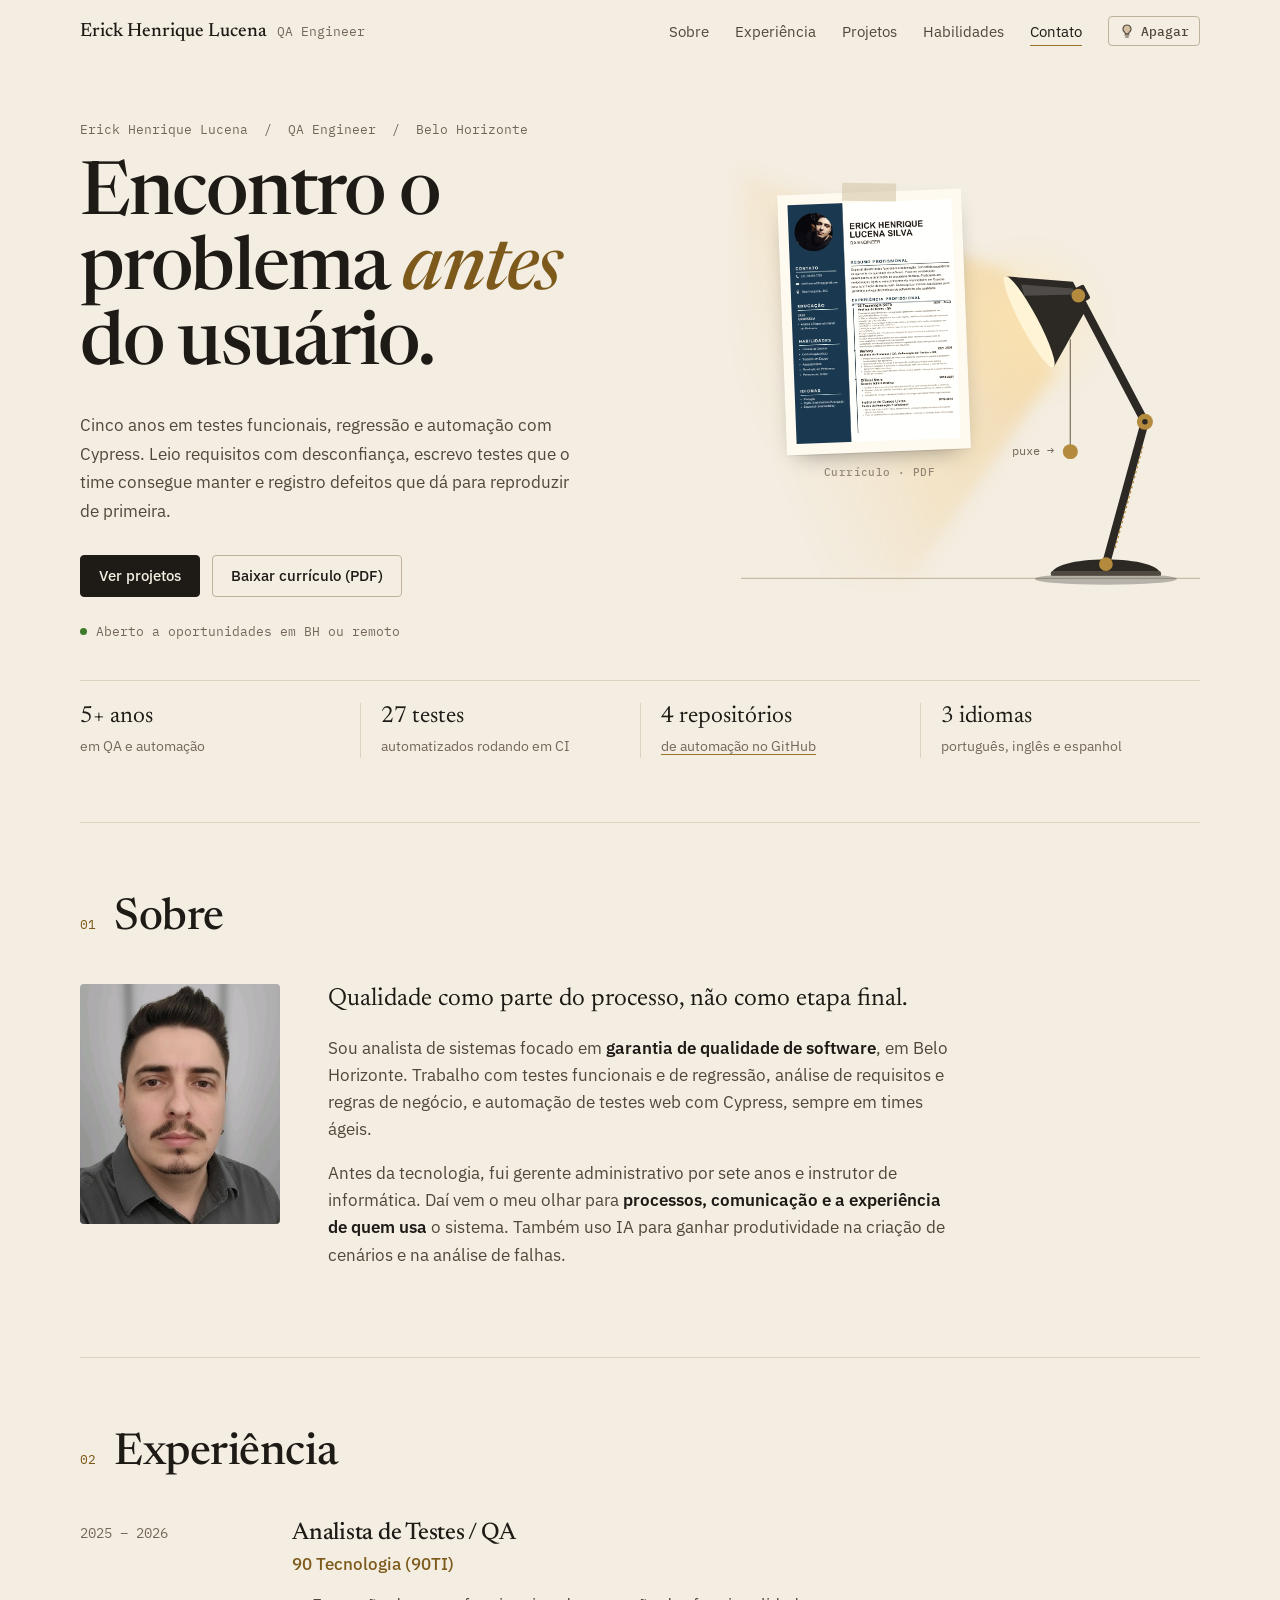
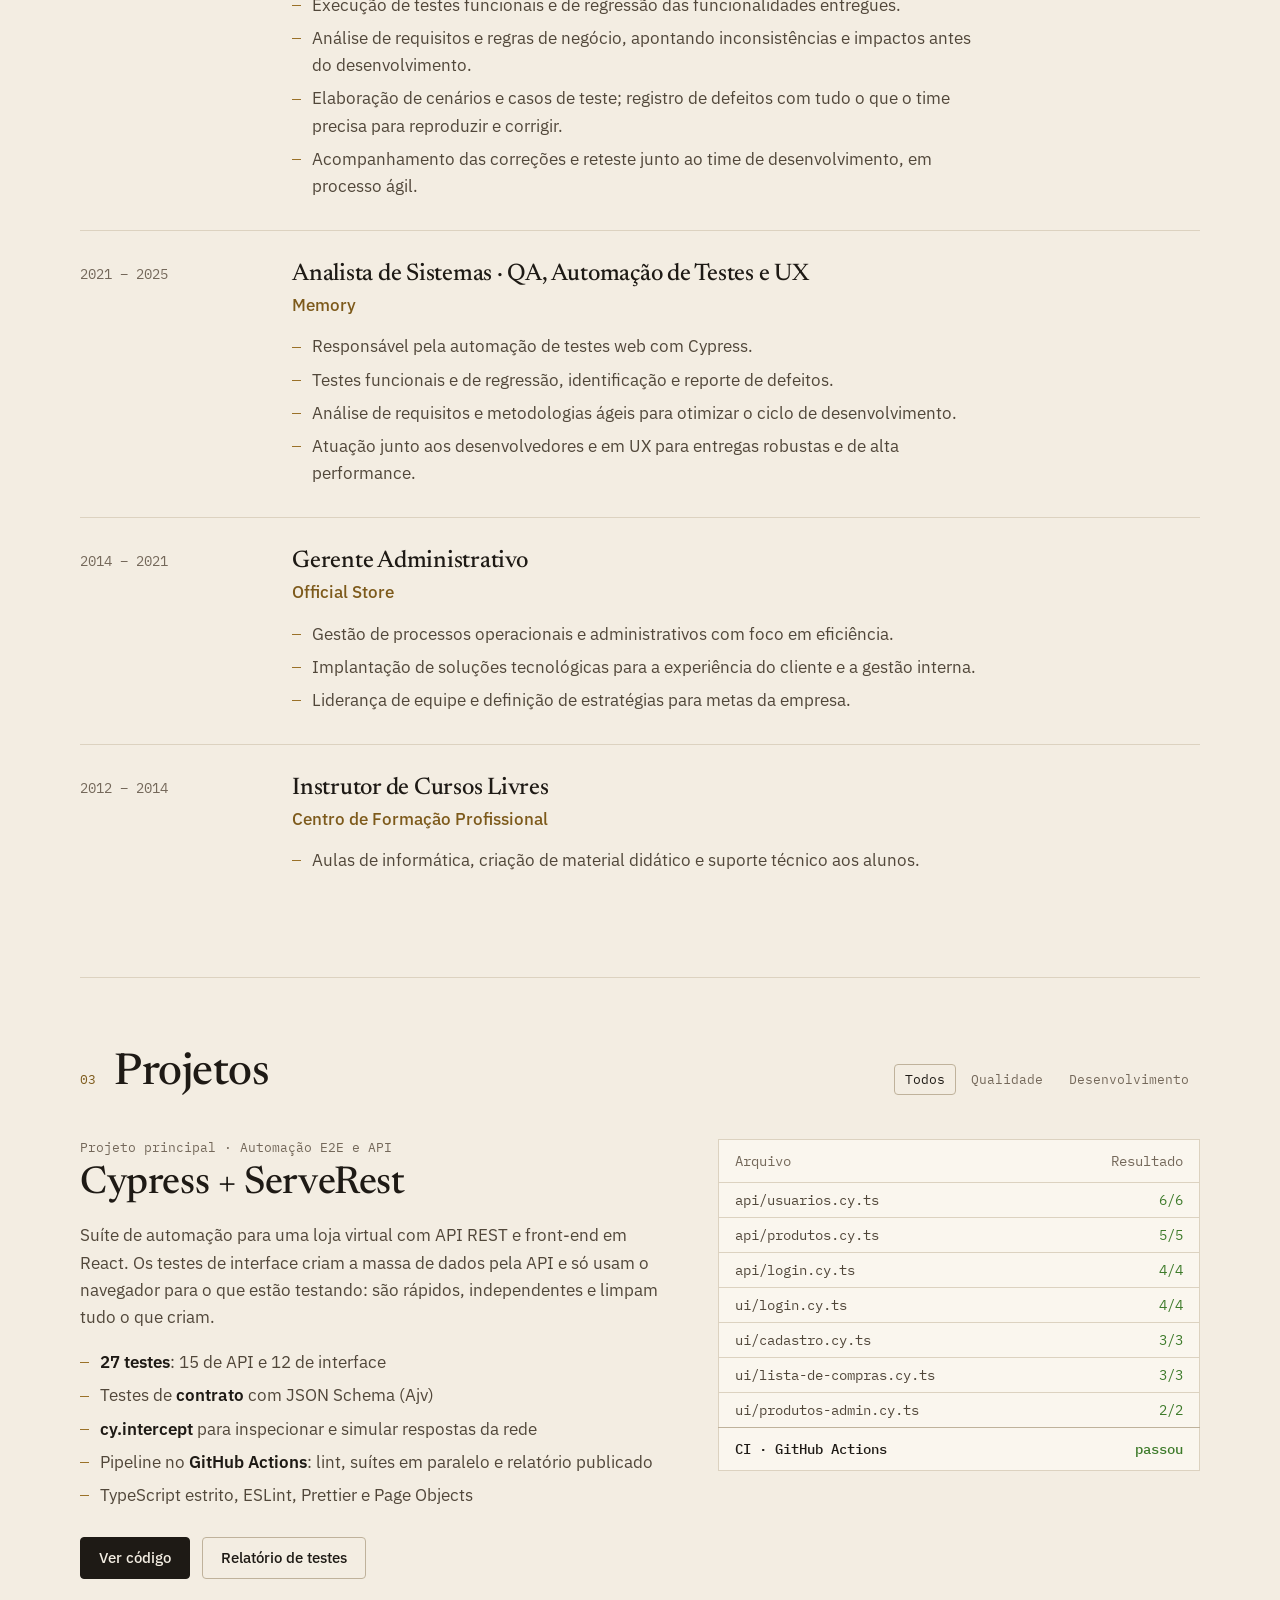
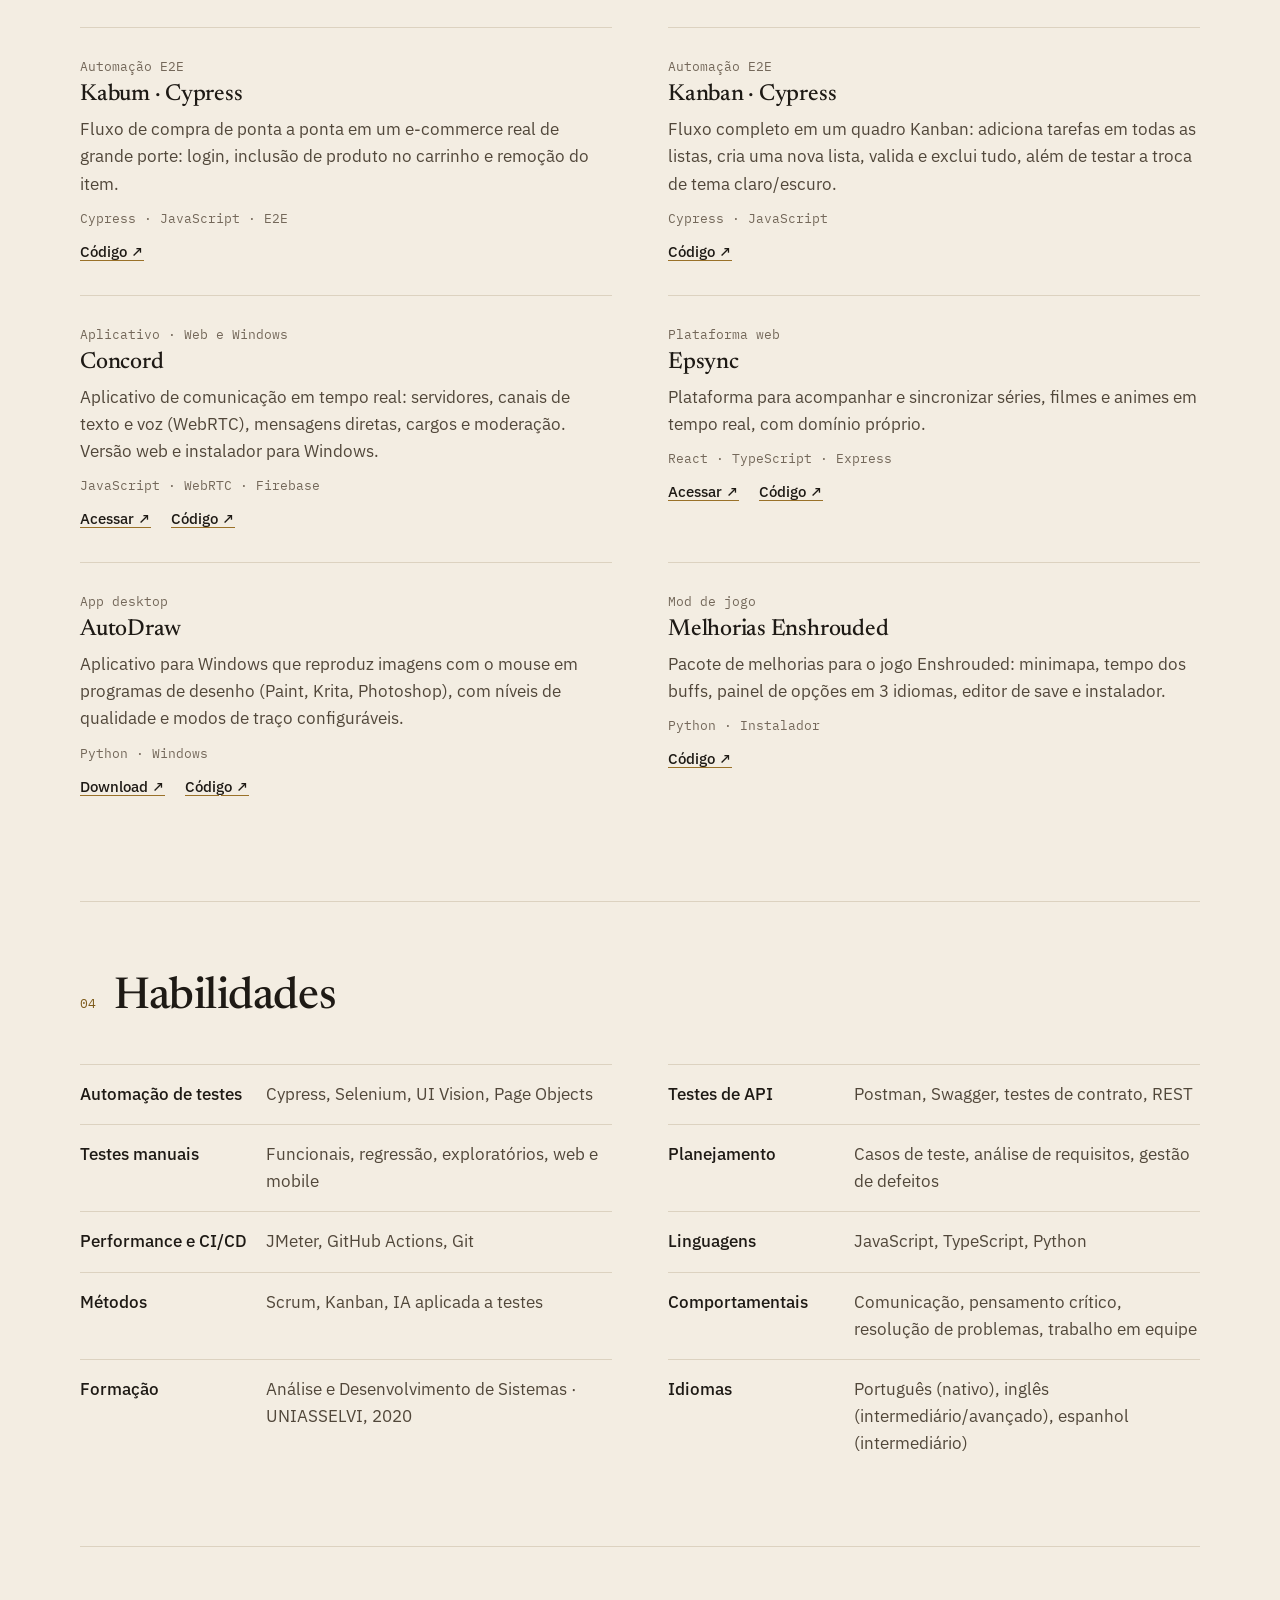
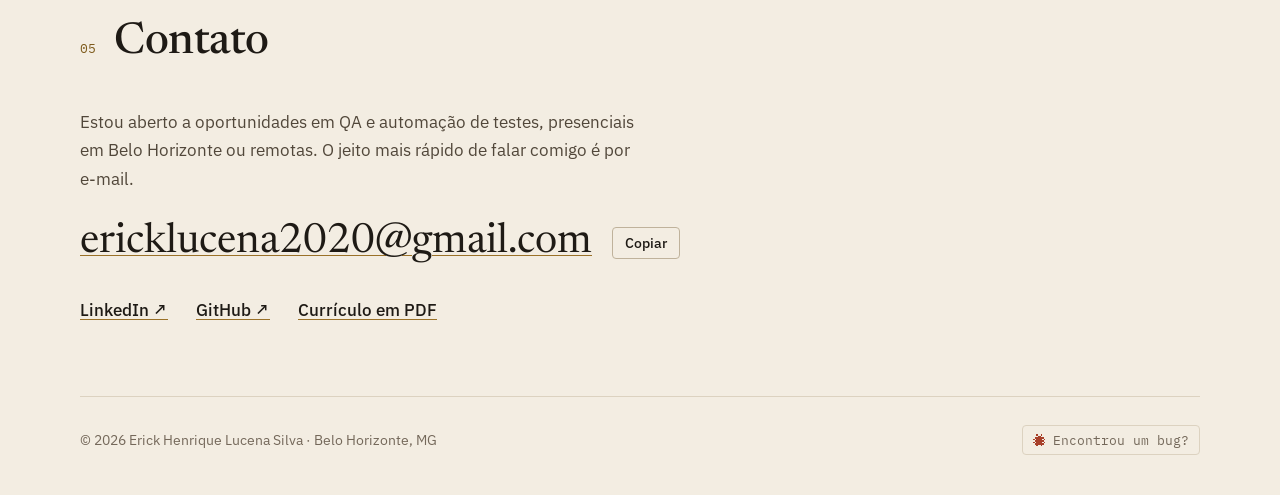
==== commit 6f86620d: "Atualiza currículo e troca o relatório da cena pela miniatura do currículo" ====
--- a/index.html
+++ b/index.html
@@ -139,22 +139,10 @@
             <circle class="puxador" cx="287" cy="262" r="6.5" />
           </svg>
 
-          <div class="relatorio" role="img" aria-label="Relatório de execução do projeto cypress-serverest: 27 de 27 testes passaram no GitHub Actions.">
-            <div class="relatorio-cab">
-              <span>Relatório de execução</span>
-              <span>cypress-serverest · CI</span>
-            </div>
-            <ul aria-hidden="true">
-              <li><span>api/usuarios</span><b>6/6</b></li>
-              <li><span>api/produtos</span><b>5/5</b></li>
-              <li><span>api/login</span><b>4/4</b></li>
-              <li><span>ui/login</span><b>4/4</b></li>
-              <li><span>ui/cadastro</span><b>3/3</b></li>
-              <li><span>ui/lista-de-compras</span><b>3/3</b></li>
-              <li><span>ui/produtos-admin</span><b>2/2</b></li>
-            </ul>
-            <div class="relatorio-total" aria-hidden="true"><span>Total</span><b>27/27 · passou</b></div>
-          </div>
+          <a class="curriculo-mini" href="assets/Erick-Henrique-Lucena-Silva-Curriculo.pdf" target="_blank" rel="noopener">
+            <img src="assets/curriculo-miniatura.webp" width="520" height="735" alt="Miniatura do currículo de Erick Henrique Lucena Silva" decoding="async">
+            <span class="curriculo-mini-rotulo">Currículo · PDF</span>
+          </a>
 
           <button class="cordinha" type="button" aria-pressed="false">
             <span class="sr-only">Luminária: acender ou apagar a página</span>
--- a/styles.css
+++ b/styles.css
@@ -494,72 +494,66 @@
   fill: var(--junta);
 }
 
-/* o relatório preso na parede, que a luz ilumina */
-.relatorio {
+/* o currículo preso na parede, que a luz ilumina */
+.curriculo-mini {
   position: absolute;
-  left: 3%;
-  top: 17%;
-  width: 52%;
-  padding: 7% 7% 6%;
+  left: 9%;
+  top: 9%;
+  width: 40%;
+  aspect-ratio: 520 / 735;
+  padding: 2.2%;
   background: var(--papel);
-  color: var(--papel-texto);
-  font: 400 clamp(9.5px, 2.4cqw, 11.5px) / 1.55 var(--mono);
   transform: rotate(-2.2deg);
   box-shadow: 0 1px 0 rgb(0 0 0 / 0.08), 0 10px 24px -12px rgb(0 0 0 / 0.45);
-  transition: background 0.3s, color 0.3s;
-}
-:root[data-theme='light'] .relatorio {
-  background-image: linear-gradient(250deg, #fffdf6 0%, #f6edda 100%);
-}
-.relatorio::before {
+  transition: transform 0.25s ease, box-shadow 0.25s ease, background 0.3s;
+}
+.curriculo-mini img {
+  display: block;
+  width: 100%;
+  height: 100%;
+  object-fit: cover;
+  object-position: top;
+  filter: brightness(0.42) sepia(0.25) contrast(0.95);
+  transition: filter 0.4s ease;
+}
+:root[data-theme='light'] .curriculo-mini img {
+  filter: sepia(0.12) saturate(1.05);
+}
+.curriculo-mini::before {
   /* fita adesiva */
   content: '';
   position: absolute;
+  z-index: 1;
   top: -9px;
   left: 50%;
   width: 54px;
   height: 18px;
   transform: translateX(-50%) rotate(3deg);
-  background: rgb(214 200 168 / 0.55);
-}
-:root[data-theme='dark'] .relatorio::before {
+  background: rgb(214 200 168 / 0.6);
+}
+:root[data-theme='dark'] .curriculo-mini::before {
   background: rgb(90 82 68 / 0.6);
 }
-.relatorio-cab {
-  display: flex;
-  flex-direction: column;
-  margin-bottom: 9px;
-  padding-bottom: 7px;
-  border-bottom: 1px dashed currentColor;
-}
-.relatorio-cab span:first-child {
-  font-weight: 500;
-  text-transform: uppercase;
-  letter-spacing: 0.06em;
-}
-.relatorio-cab span:last-child {
+.curriculo-mini-rotulo {
+  position: absolute;
+  left: 0;
+  right: 0;
+  bottom: -26px;
+  font: 500 11px/1 var(--mono);
+  letter-spacing: 0.04em;
+  text-align: center;
+  color: var(--texto-3);
   opacity: 0.75;
-}
-.relatorio ul {
-  list-style: none;
-  margin: 0;
-  padding: 0;
-}
-.relatorio li,
-.relatorio-total {
-  display: flex;
-  justify-content: space-between;
-  gap: 8px;
-}
-.relatorio b {
-  font-weight: 500;
-  color: var(--papel-ok);
-}
-.relatorio-total {
-  margin-top: 9px;
-  padding-top: 7px;
-  border-top: 1px dashed currentColor;
-  font-weight: 500;
+  transform: rotate(2.2deg);
+}
+.curriculo-mini:hover,
+.curriculo-mini:focus-visible {
+  transform: rotate(-1deg) translateY(-3px);
+  box-shadow: 0 1px 0 rgb(0 0 0 / 0.08), 0 16px 30px -12px rgb(0 0 0 / 0.5);
+}
+.curriculo-mini:focus-visible {
+  outline: 2px solid var(--latao);
+  outline-offset: 4px;
 }
 
 /* área de toque da cordinha (o desenho está no SVG) */
